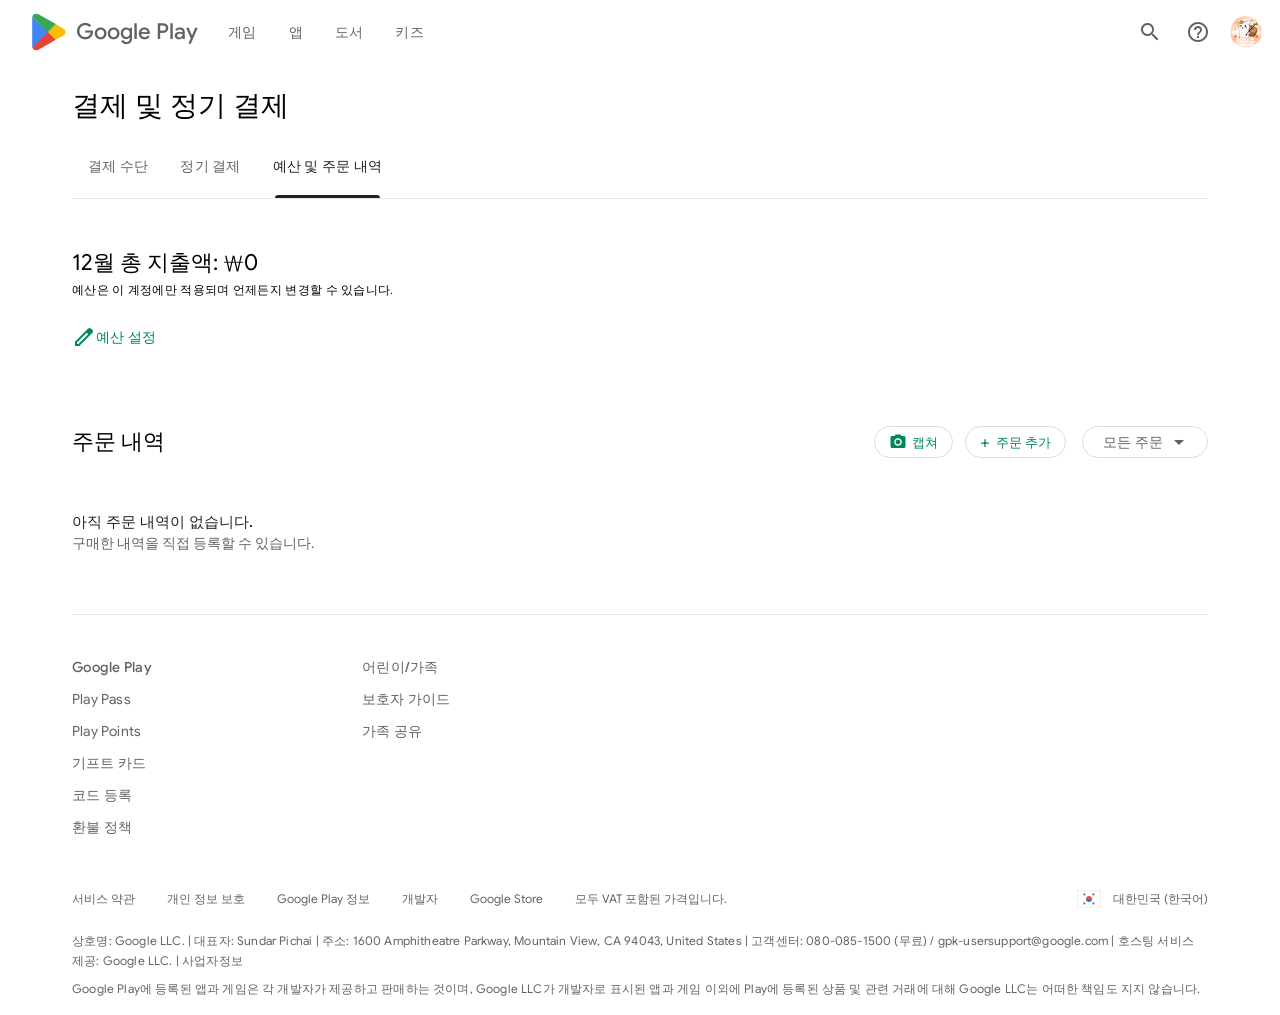
==== index.html @ 12c07f89 "order history page" ====
<!DOCTYPE html>
<html lang="ko" dir="ltr"><head>
<meta charset="utf-8">
<meta name="viewport" content="width=device-width, initial-scale=1">
<title>주문 내역 - Google Play</title>
<link rel="icon" href="[data-uri]">
<style>body,html{height:100%;overflow:hidden}body{-webkit-font-smoothing:antialiased;-moz-osx-font-smoothing:grayscale;color:rgba(0,0,0,0.87);font-family:Roboto,RobotoDraft,Helvetica,Arial,sans-serif;margin:0;text-size-adjust:100%}textarea{font-family:Roboto,RobotoDraft,Helvetica,Arial,sans-serif}a{text-decoration:none;color:#2962ff}img{border:none}*{-webkit-tap-highlight-color:transparent}#apps-debug-tracers{display:none}body,html{overflow:visible}body{overflow-y:scroll}.kFwPee{height:100%}.ydMMEb{width:100%}.SSPGKf{display:block;overflow-y:hidden;z-index:1}.eejsDc{overflow-y:auto;-webkit-overflow-scrolling:touch}.MCcOAc{bottom:0;left:0;position:absolute;right:0;top:0;overflow:hidden;z-index:1}.MCcOAc>.pGxpHc{flex-shrink:0;flex-grow:0}.IqBfM>.HLlAHb{align-items:center;display:flex;height:60px;position:absolute;right:16px;top:0;z-index:9999}.VUoKZ{display:none;position:absolute;top:0;left:0;right:0;height:3px;z-index:1001}.TRHLAc{position:absolute;top:0;left:0;width:25%;height:100%;background:#68e;transform:scaleX(0)}.TRHLAc{transform-origin:0 0}.mIM26c .VUoKZ{display:block}.mIM26c .TRHLAc{animation:boqChromeapiPageProgressAnimation 1s infinite;animation-timing-function:cubic-bezier(.4,0,1,1);animation-delay:.1s}.ghyPEc .VUoKZ{position:fixed}@keyframes boqChromeapiPageProgressAnimation{0%{transform:scaleX(0)}50%{transform:scaleX(5)}to{transform:scaleX(5) translateX(100%)}}.sec{contain:style}.sec>..c-data{display:none}.sec.rETSD{contain:none}.sec.Ubi8Z{contain:layout style}.T4LgNb{bottom:0;left:0;top:0;right:0;position:absolute;z-index:1}.QMEh5b{position:absolute;top:0;left:0;right:0;z-index:3}.AOq4tb{height:56px}.kFwPee{position:relative;z-index:1;height:100%}.ydMMEb{height:56px;width:100%}.SSPGKf{overflow-y:hidden;position:absolute;bottom:0;left:0;right:0;top:0}.ecJEib .AOq4tb,.ecJEib .ydMMEb{height:64px}.e2G3Fb.EWZcud .AOq4tb,.e2G3Fb.EWZcud .ydMMEb{height:48px}.e2G3Fb.b30Rkd .AOq4tb,.e2G3Fb.b30Rkd .ydMMEb{height:56px}.glB9Ve{margin-top:128px}.Czez9d{margin-top:104px}.Czez9d.xsXTx,.glB9Ve.xsXTx{margin-top:0}.nI07g{margin-left:24px;margin-right:24px}@media screen and (min-width:600px){.nI07g{margin-left:48px;margin-right:48px}}@media screen and (min-width:1280px){.nI07g{margin-left:72px;margin-right:72px}}@media screen and (min-width:1440px){.nI07g{margin-left:auto;margin-right:auto;max-width:1296px}}@media (any-pointer:coarse),(any-pointer:none){.glB9Ve{margin-top:80px}.Czez9d{margin-top:56px}}@media screen and (min-width:840px){.glB9Ve{margin-top:88px}.Czez9d{margin-top:64px}}.IqBfM{bottom:auto;height:100%;right:auto;width:auto}.SSPGKf{position:relative;min-height:100%}.SSPGKf.BIIBbc{height:100%;overflow:hidden}.kFwPee{backface-visibility:hidden;min-height:100%;height:auto}.T4LgNb{min-height:100%;position:relative}.T4LgNb.eejsDc{min-height:100%;overflow-y:hidden;-webkit-overflow-scrolling:auto}.QMEh5b{position:fixed}@keyframes mdc-ripple-fg-radius-in{0%{animation-timing-function:cubic-bezier(.4,0,.2,1);transform:translate(var(--mdc-ripple-fg-translate-start,0)) scale(1)}to{transform:translate(var(--mdc-ripple-fg-translate-end,0)) scale(var(--mdc-ripple-fg-scale,1))}}@keyframes mdc-ripple-fg-opacity-in{0%{animation-timing-function:linear;opacity:0}to{opacity:var(--mdc-ripple-fg-opacity,0)}}@keyframes mdc-ripple-fg-opacity-out{0%{animation-timing-function:linear;opacity:var(--mdc-ripple-fg-opacity,0)}to{opacity:0}}.VfPpkd-ksKsZd-XxIAqe{--mdc-ripple-fg-size:0;--mdc-ripple-left:0;--mdc-ripple-top:0;--mdc-ripple-fg-scale:1;--mdc-ripple-fg-translate-end:0;--mdc-ripple-fg-translate-start:0;-webkit-tap-highlight-color:rgba(0,0,0,0);will-change:transform,opacity}.VfPpkd-ksKsZd-XxIAqe:after,.VfPpkd-ksKsZd-XxIAqe:before{position:absolute;border-radius:50%;opacity:0;pointer-events:none;content:""}.VfPpkd-ksKsZd-XxIAqe:before{transition:opacity 15ms linear,background-color 15ms linear;z-index:1;z-index:var(--mdc-ripple-z-index,1)}.VfPpkd-ksKsZd-XxIAqe:after{z-index:0;z-index:var(--mdc-ripple-z-index,0)}.VfPpkd-ksKsZd-XxIAqe.VfPpkd-ksKsZd-mWPk3d:before{transform:scale(var(--mdc-ripple-fg-scale,1))}.VfPpkd-ksKsZd-XxIAqe.VfPpkd-ksKsZd-mWPk3d:after{top:0;left:0;transform:scale(0);transform-origin:center center}.VfPpkd-ksKsZd-XxIAqe.VfPpkd-ksKsZd-mWPk3d-OWXEXe-ZNMTqd:after{top:var(--mdc-ripple-top,0);left:var(--mdc-ripple-left,0)}.VfPpkd-ksKsZd-XxIAqe.VfPpkd-ksKsZd-mWPk3d-OWXEXe-Tv8l5d-lJfZMc:after{animation:mdc-ripple-fg-radius-in 225ms forwards,mdc-ripple-fg-opacity-in 75ms forwards}.VfPpkd-ksKsZd-XxIAqe.VfPpkd-ksKsZd-mWPk3d-OWXEXe-Tv8l5d-OmS1vf:after{animation:mdc-ripple-fg-opacity-out .15s;transform:translate(var(--mdc-ripple-fg-translate-end,0)) scale(var(--mdc-ripple-fg-scale,1))}.VfPpkd-ksKsZd-XxIAqe:after,.VfPpkd-ksKsZd-XxIAqe:before{top:-50%;left:-50%;width:200%;height:200%}.VfPpkd-ksKsZd-XxIAqe.VfPpkd-ksKsZd-mWPk3d:after{width:var(--mdc-ripple-fg-size,100%);height:var(--mdc-ripple-fg-size,100%)}.VfPpkd-ksKsZd-XxIAqe{position:relative;outline:none;overflow:hidden}.VfPpkd-ksKsZd-XxIAqe[data-mdc-ripple-is-unbounded]:after,.VfPpkd-ksKsZd-XxIAqe[data-mdc-ripple-is-unbounded]:before,.VfPpkd-ksKsZd-mWPk3d-OWXEXe-ZNMTqd:after,.VfPpkd-ksKsZd-mWPk3d-OWXEXe-ZNMTqd:before{top:0;left:0;width:100%;height:100%}.VfPpkd-ksKsZd-XxIAqe[data-mdc-ripple-is-unbounded].VfPpkd-ksKsZd-mWPk3d:after,.VfPpkd-ksKsZd-XxIAqe[data-mdc-ripple-is-unbounded].VfPpkd-ksKsZd-mWPk3d:before,.VfPpkd-ksKsZd-mWPk3d-OWXEXe-ZNMTqd.VfPpkd-ksKsZd-mWPk3d:after,.VfPpkd-ksKsZd-mWPk3d-OWXEXe-ZNMTqd.VfPpkd-ksKsZd-mWPk3d:before{top:var(--mdc-ripple-top,0);left:var(--mdc-ripple-left,0);width:var(--mdc-ripple-fg-size,100%);height:var(--mdc-ripple-fg-size,100%)}.VfPpkd-ksKsZd-XxIAqe[data-mdc-ripple-is-unbounded].VfPpkd-ksKsZd-mWPk3d:after,.VfPpkd-ksKsZd-mWPk3d-OWXEXe-ZNMTqd.VfPpkd-ksKsZd-mWPk3d:after{width:var(--mdc-ripple-fg-size,100%);height:var(--mdc-ripple-fg-size,100%)}.VfPpkd-ksKsZd-XxIAqe[data-mdc-ripple-is-unbounded],.VfPpkd-ksKsZd-mWPk3d-OWXEXe-ZNMTqd{overflow:visible}.VfPpkd-ksKsZd-XxIAqe:after,.VfPpkd-ksKsZd-XxIAqe:before{background-color:#000;background-color:var(--mdc-ripple-color,#000)}.VfPpkd-ksKsZd-XxIAqe.VfPpkd-ksKsZd-XxIAqe-OWXEXe-ZmdkE:before,.VfPpkd-ksKsZd-XxIAqe:hover:before{opacity:.04;opacity:var(--mdc-ripple-hover-opacity,.04)}.VfPpkd-ksKsZd-XxIAqe.VfPpkd-ksKsZd-mWPk3d-OWXEXe-AHe6Kc-XpnDCe:before,.VfPpkd-ksKsZd-XxIAqe:not(.VfPpkd-ksKsZd-mWPk3d):focus:before{transition-duration:75ms;opacity:.12;opacity:var(--mdc-ripple-focus-opacity,.12)}.VfPpkd-ksKsZd-XxIAqe:not(.VfPpkd-ksKsZd-mWPk3d):after{transition:opacity .15s linear}.VfPpkd-ksKsZd-XxIAqe:not(.VfPpkd-ksKsZd-mWPk3d):active:after{transition-duration:75ms;opacity:.12;opacity:var(--mdc-ripple-press-opacity,.12)}.VfPpkd-ksKsZd-XxIAqe.VfPpkd-ksKsZd-mWPk3d{--mdc-ripple-fg-opacity:var(--mdc-ripple-press-opacity,0.12)}.VfPpkd-StrnGf-rymPhb{-moz-osx-font-smoothing:grayscale;-webkit-font-smoothing:antialiased;font-family:Roboto,sans-serif;font-family:var(--mdc-typography-subtitle1-font-family,var(--mdc-typography-font-family,Roboto,sans-serif));font-size:1rem;font-size:var(--mdc-typography-subtitle1-font-size,1rem);line-height:1.75rem;line-height:var(--mdc-typography-subtitle1-line-height,1.75rem);font-weight:400;font-weight:var(--mdc-typography-subtitle1-font-weight,400);letter-spacing:.009375em;letter-spacing:var(--mdc-typography-subtitle1-letter-spacing,.009375em);text-decoration:inherit;-webkit-text-decoration:var(--mdc-typography-subtitle1-text-decoration,inherit);text-decoration:var(--mdc-typography-subtitle1-text-decoration,inherit);text-transform:inherit;text-transform:var(--mdc-typography-subtitle1-text-transform,inherit);line-height:1.5rem;margin:0;padding:8px 0;list-style-type:none}.VfPpkd-StrnGf-rymPhb:focus{outline:none}.VfPpkd-StrnGf-rymPhb{color:rgba(0,0,0,.87);color:var(--mdc-theme-text-primary-on-background,rgba(0,0,0,.87))}.VfPpkd-StrnGf-rymPhb-L8ivfd-fmcmS{color:rgba(0,0,0,.54);color:var(--mdc-theme-text-secondary-on-background,rgba(0,0,0,.54))}.VfPpkd-StrnGf-rymPhb-f7MjDc{background-color:transparent}.VfPpkd-StrnGf-rymPhb-f7MjDc{color:rgba(0,0,0,.38);color:var(--mdc-theme-text-icon-on-background,rgba(0,0,0,.38))}.VfPpkd-StrnGf-rymPhb-IhFlZd{color:rgba(0,0,0,.38);color:var(--mdc-theme-text-hint-on-background,rgba(0,0,0,.38))}.VfPpkd-StrnGf-rymPhb-ibnC6b-OWXEXe-OWB6Me .VfPpkd-StrnGf-rymPhb-b9t22c{opacity:.38}.VfPpkd-StrnGf-rymPhb-ibnC6b-OWXEXe-OWB6Me .VfPpkd-StrnGf-rymPhb-L8ivfd-fmcmS,.VfPpkd-StrnGf-rymPhb-ibnC6b-OWXEXe-OWB6Me .VfPpkd-StrnGf-rymPhb-b9t22c,.VfPpkd-StrnGf-rymPhb-ibnC6b-OWXEXe-OWB6Me .VfPpkd-StrnGf-rymPhb-fpDzbe-fmcmS{color:#000;color:var(--mdc-theme-on-surface,#000)}.VfPpkd-StrnGf-rymPhb-ibnC6b-OWXEXe-gk6SMd,.VfPpkd-StrnGf-rymPhb-ibnC6b-OWXEXe-pXU01b{color:#6200ee;color:var(--mdc-theme-primary,#6200ee)}.VfPpkd-StrnGf-rymPhb-ibnC6b-OWXEXe-gk6SMd .VfPpkd-StrnGf-rymPhb-f7MjDc,.VfPpkd-StrnGf-rymPhb-ibnC6b-OWXEXe-pXU01b .VfPpkd-StrnGf-rymPhb-f7MjDc{color:#6200ee;color:var(--mdc-theme-primary,#6200ee)}.VfPpkd-StrnGf-rymPhb-OWXEXe-EzIYc{padding-top:4px;padding-bottom:4px;font-size:.812rem}.VfPpkd-StrnGf-rymPhb-Tkg0ld{display:block}.VfPpkd-StrnGf-rymPhb-Zmlebc-LhBDec{position:absolute}.VfPpkd-StrnGf-rymPhb-ibnC6b{display:flex;position:relative;align-items:center;justify-content:flex-start;overflow:hidden;padding:0}.VfPpkd-StrnGf-rymPhb-ibnC6b:focus{outline:none}.VfPpkd-StrnGf-rymPhb-ibnC6b.VfPpkd-ksKsZd-mWPk3d-OWXEXe-AHe6Kc-XpnDCe:before,.VfPpkd-StrnGf-rymPhb-ibnC6b:not(.VfPpkd-StrnGf-rymPhb-ibnC6b-OWXEXe-gk6SMd):focus:before{position:absolute;box-sizing:border-box;width:100%;height:100%;top:0;left:0;border:1px solid transparent;border-radius:inherit;content:"";pointer-events:none}@media screen and (forced-colors:active){.VfPpkd-StrnGf-rymPhb-ibnC6b.VfPpkd-ksKsZd-mWPk3d-OWXEXe-AHe6Kc-XpnDCe:before,.VfPpkd-StrnGf-rymPhb-ibnC6b:not(.VfPpkd-StrnGf-rymPhb-ibnC6b-OWXEXe-gk6SMd):focus:before{border-color:CanvasText}}.VfPpkd-StrnGf-rymPhb-ibnC6b.VfPpkd-StrnGf-rymPhb-ibnC6b-OWXEXe-gk6SMd:before{position:absolute;box-sizing:border-box;width:100%;height:100%;top:0;left:0;border:3px double transparent;border-radius:inherit;content:"";pointer-events:none}@media screen and (forced-colors:active){.VfPpkd-StrnGf-rymPhb-ibnC6b.VfPpkd-StrnGf-rymPhb-ibnC6b-OWXEXe-gk6SMd:before{border-color:CanvasText}}.VfPpkd-StrnGf-rymPhb-ibnC6b{padding-left:16px;padding-right:16px}.VfPpkd-StrnGf-rymPhb-ibnC6b[dir=rtl],[dir=rtl] .VfPpkd-StrnGf-rymPhb-ibnC6b{padding-left:16px;padding-right:16px}.VfPpkd-StrnGf-rymPhb-ibnC6b{height:48px}.VfPpkd-StrnGf-rymPhb-OWXEXe-Bz112c-rymPhb .VfPpkd-StrnGf-rymPhb-ibnC6b{padding-left:16px;padding-right:16px}.VfPpkd-StrnGf-rymPhb-OWXEXe-Bz112c-rymPhb .VfPpkd-StrnGf-rymPhb-ibnC6b[dir=rtl],[dir=rtl] .VfPpkd-StrnGf-rymPhb-OWXEXe-Bz112c-rymPhb .VfPpkd-StrnGf-rymPhb-ibnC6b{padding-left:16px;padding-right:16px}.VfPpkd-StrnGf-rymPhb-OWXEXe-Bz112c-rymPhb .VfPpkd-StrnGf-rymPhb-ibnC6b{height:56px}.VfPpkd-StrnGf-rymPhb-OWXEXe-YLEF4c-rymPhb .VfPpkd-StrnGf-rymPhb-ibnC6b{padding-left:16px;padding-right:16px}.VfPpkd-StrnGf-rymPhb-OWXEXe-YLEF4c-rymPhb .VfPpkd-StrnGf-rymPhb-ibnC6b[dir=rtl],[dir=rtl] .VfPpkd-StrnGf-rymPhb-OWXEXe-YLEF4c-rymPhb .VfPpkd-StrnGf-rymPhb-ibnC6b{padding-left:16px;padding-right:16px}.VfPpkd-StrnGf-rymPhb-OWXEXe-YLEF4c-rymPhb .VfPpkd-StrnGf-rymPhb-ibnC6b{height:56px}.VfPpkd-StrnGf-rymPhb-OWXEXe-JUCs7e-rymPhb .VfPpkd-StrnGf-rymPhb-ibnC6b{padding-left:16px;padding-right:16px}.VfPpkd-StrnGf-rymPhb-OWXEXe-JUCs7e-rymPhb .VfPpkd-StrnGf-rymPhb-ibnC6b[dir=rtl],[dir=rtl] .VfPpkd-StrnGf-rymPhb-OWXEXe-JUCs7e-rymPhb .VfPpkd-StrnGf-rymPhb-ibnC6b{padding-left:16px;padding-right:16px}.VfPpkd-StrnGf-rymPhb-OWXEXe-JUCs7e-rymPhb .VfPpkd-StrnGf-rymPhb-ibnC6b{height:56px}.VfPpkd-StrnGf-rymPhb-OWXEXe-HiaYvf-rymPhb .VfPpkd-StrnGf-rymPhb-ibnC6b{padding-left:16px;padding-right:16px}.VfPpkd-StrnGf-rymPhb-OWXEXe-HiaYvf-rymPhb .VfPpkd-StrnGf-rymPhb-ibnC6b[dir=rtl],[dir=rtl] .VfPpkd-StrnGf-rymPhb-OWXEXe-HiaYvf-rymPhb .VfPpkd-StrnGf-rymPhb-ibnC6b{padding-left:16px;padding-right:16px}.VfPpkd-StrnGf-rymPhb-OWXEXe-HiaYvf-rymPhb .VfPpkd-StrnGf-rymPhb-ibnC6b{height:72px}.VfPpkd-StrnGf-rymPhb-OWXEXe-aTv5jf-rymPhb .VfPpkd-StrnGf-rymPhb-ibnC6b{padding-left:0;padding-right:16px}.VfPpkd-StrnGf-rymPhb-OWXEXe-aTv5jf-rymPhb .VfPpkd-StrnGf-rymPhb-ibnC6b[dir=rtl],[dir=rtl] .VfPpkd-StrnGf-rymPhb-OWXEXe-aTv5jf-rymPhb .VfPpkd-StrnGf-rymPhb-ibnC6b{padding-left:16px;padding-right:0}.VfPpkd-StrnGf-rymPhb-OWXEXe-aTv5jf-rymPhb .VfPpkd-StrnGf-rymPhb-ibnC6b{height:72px}.VfPpkd-StrnGf-rymPhb-OWXEXe-EzIYc .VfPpkd-StrnGf-rymPhb-f7MjDc{margin-left:0;margin-right:16px}.VfPpkd-StrnGf-rymPhb-OWXEXe-EzIYc .VfPpkd-StrnGf-rymPhb-f7MjDc[dir=rtl],[dir=rtl] .VfPpkd-StrnGf-rymPhb-OWXEXe-EzIYc .VfPpkd-StrnGf-rymPhb-f7MjDc{margin-left:16px;margin-right:0}.VfPpkd-StrnGf-rymPhb-OWXEXe-EzIYc .VfPpkd-StrnGf-rymPhb-f7MjDc{width:20px;height:20px}.VfPpkd-StrnGf-rymPhb-f7MjDc{flex-shrink:0;align-items:center;justify-content:center;fill:currentColor;object-fit:cover;margin-left:0;margin-right:32px}.VfPpkd-StrnGf-rymPhb-f7MjDc[dir=rtl],[dir=rtl] .VfPpkd-StrnGf-rymPhb-f7MjDc{margin-left:32px;margin-right:0}.VfPpkd-StrnGf-rymPhb-f7MjDc{width:24px;height:24px}.VfPpkd-StrnGf-rymPhb-OWXEXe-Bz112c-rymPhb .VfPpkd-StrnGf-rymPhb-f7MjDc{margin-left:0;margin-right:32px}.VfPpkd-StrnGf-rymPhb-OWXEXe-Bz112c-rymPhb .VfPpkd-StrnGf-rymPhb-f7MjDc[dir=rtl],[dir=rtl] .VfPpkd-StrnGf-rymPhb-OWXEXe-Bz112c-rymPhb .VfPpkd-StrnGf-rymPhb-f7MjDc{margin-left:32px;margin-right:0}.VfPpkd-StrnGf-rymPhb-OWXEXe-Bz112c-rymPhb .VfPpkd-StrnGf-rymPhb-f7MjDc{width:24px;height:24px}.VfPpkd-StrnGf-rymPhb-OWXEXe-YLEF4c-rymPhb .VfPpkd-StrnGf-rymPhb-f7MjDc{margin-left:0;margin-right:16px}.VfPpkd-StrnGf-rymPhb-OWXEXe-YLEF4c-rymPhb .VfPpkd-StrnGf-rymPhb-f7MjDc[dir=rtl],[dir=rtl] .VfPpkd-StrnGf-rymPhb-OWXEXe-YLEF4c-rymPhb .VfPpkd-StrnGf-rymPhb-f7MjDc{margin-left:16px;margin-right:0}.VfPpkd-StrnGf-rymPhb-OWXEXe-YLEF4c-rymPhb .VfPpkd-StrnGf-rymPhb-f7MjDc{width:40px;height:40px;border-radius:50%}.VfPpkd-StrnGf-rymPhb-OWXEXe-JUCs7e-rymPhb .VfPpkd-StrnGf-rymPhb-f7MjDc{margin-left:0;margin-right:16px}.VfPpkd-StrnGf-rymPhb-OWXEXe-JUCs7e-rymPhb .VfPpkd-StrnGf-rymPhb-f7MjDc[dir=rtl],[dir=rtl] .VfPpkd-StrnGf-rymPhb-OWXEXe-JUCs7e-rymPhb .VfPpkd-StrnGf-rymPhb-f7MjDc{margin-left:16px;margin-right:0}.VfPpkd-StrnGf-rymPhb-OWXEXe-JUCs7e-rymPhb .VfPpkd-StrnGf-rymPhb-f7MjDc{width:40px;height:40px}.VfPpkd-StrnGf-rymPhb-OWXEXe-HiaYvf-rymPhb .VfPpkd-StrnGf-rymPhb-f7MjDc{margin-left:0;margin-right:16px}.VfPpkd-StrnGf-rymPhb-OWXEXe-HiaYvf-rymPhb .VfPpkd-StrnGf-rymPhb-f7MjDc[dir=rtl],[dir=rtl] .VfPpkd-StrnGf-rymPhb-OWXEXe-HiaYvf-rymPhb .VfPpkd-StrnGf-rymPhb-f7MjDc{margin-left:16px;margin-right:0}.VfPpkd-StrnGf-rymPhb-OWXEXe-HiaYvf-rymPhb .VfPpkd-StrnGf-rymPhb-f7MjDc{width:56px;height:56px}.VfPpkd-StrnGf-rymPhb-OWXEXe-aTv5jf-rymPhb .VfPpkd-StrnGf-rymPhb-f7MjDc{margin-left:0;margin-right:16px}.VfPpkd-StrnGf-rymPhb-OWXEXe-aTv5jf-rymPhb .VfPpkd-StrnGf-rymPhb-f7MjDc[dir=rtl],[dir=rtl] .VfPpkd-StrnGf-rymPhb-OWXEXe-aTv5jf-rymPhb .VfPpkd-StrnGf-rymPhb-f7MjDc{margin-left:16px;margin-right:0}.VfPpkd-StrnGf-rymPhb-OWXEXe-aTv5jf-rymPhb .VfPpkd-StrnGf-rymPhb-f7MjDc{width:100px;height:56px}.VfPpkd-StrnGf-rymPhb .VfPpkd-StrnGf-rymPhb-f7MjDc{display:inline-flex}.VfPpkd-StrnGf-rymPhb-IhFlZd:not(.HzV7m-fuEl3d){-moz-osx-font-smoothing:grayscale;-webkit-font-smoothing:antialiased;font-family:Roboto,sans-serif;font-family:var(--mdc-typography-caption-font-family,var(--mdc-typography-font-family,Roboto,sans-serif));font-size:.75rem;font-size:var(--mdc-typography-caption-font-size,.75rem);line-height:1.25rem;line-height:var(--mdc-typography-caption-line-height,1.25rem);font-weight:400;font-weight:var(--mdc-typography-caption-font-weight,400);letter-spacing:.0333333333em;letter-spacing:var(--mdc-typography-caption-letter-spacing,.0333333333em);text-decoration:inherit;-webkit-text-decoration:var(--mdc-typography-caption-text-decoration,inherit);text-decoration:var(--mdc-typography-caption-text-decoration,inherit);text-transform:inherit;text-transform:var(--mdc-typography-caption-text-transform,inherit)}.VfPpkd-StrnGf-rymPhb-IhFlZd{margin-left:auto;margin-right:0}.VfPpkd-StrnGf-rymPhb-ibnC6b[dir=rtl] .VfPpkd-StrnGf-rymPhb-IhFlZd,[dir=rtl] .VfPpkd-StrnGf-rymPhb-ibnC6b .VfPpkd-StrnGf-rymPhb-IhFlZd{margin-left:0;margin-right:auto}.VfPpkd-StrnGf-rymPhb-b9t22c{text-overflow:ellipsis;white-space:nowrap;overflow:hidden}.VfPpkd-StrnGf-rymPhb-b9t22c[for]{pointer-events:none}.VfPpkd-StrnGf-rymPhb-fpDzbe-fmcmS{text-overflow:ellipsis;white-space:nowrap;overflow:hidden;display:block}.VfPpkd-StrnGf-rymPhb-fpDzbe-fmcmS:before{display:inline-block;width:0;height:28px;content:"";vertical-align:0}.VfPpkd-StrnGf-rymPhb-fpDzbe-fmcmS:after{display:inline-block;width:0;height:20px;content:"";vertical-align:-20px}.VfPpkd-StrnGf-rymPhb-fpDzbe-fmcmS{margin-top:0;line-height:normal;margin-bottom:-20px}.VfPpkd-StrnGf-rymPhb-OWXEXe-Bz112c-rymPhb .VfPpkd-StrnGf-rymPhb-fpDzbe-fmcmS,.VfPpkd-StrnGf-rymPhb-OWXEXe-HiaYvf-rymPhb .VfPpkd-StrnGf-rymPhb-fpDzbe-fmcmS,.VfPpkd-StrnGf-rymPhb-OWXEXe-JUCs7e-rymPhb .VfPpkd-StrnGf-rymPhb-fpDzbe-fmcmS,.VfPpkd-StrnGf-rymPhb-OWXEXe-YLEF4c-rymPhb .VfPpkd-StrnGf-rymPhb-fpDzbe-fmcmS,.VfPpkd-StrnGf-rymPhb-OWXEXe-aTv5jf-rymPhb .VfPpkd-StrnGf-rymPhb-fpDzbe-fmcmS{display:block}.VfPpkd-StrnGf-rymPhb-OWXEXe-Bz112c-rymPhb .VfPpkd-StrnGf-rymPhb-fpDzbe-fmcmS:before,.VfPpkd-StrnGf-rymPhb-OWXEXe-HiaYvf-rymPhb .VfPpkd-StrnGf-rymPhb-fpDzbe-fmcmS:before,.VfPpkd-StrnGf-rymPhb-OWXEXe-JUCs7e-rymPhb .VfPpkd-StrnGf-rymPhb-fpDzbe-fmcmS:before,.VfPpkd-StrnGf-rymPhb-OWXEXe-YLEF4c-rymPhb .VfPpkd-StrnGf-rymPhb-fpDzbe-fmcmS:before,.VfPpkd-StrnGf-rymPhb-OWXEXe-aTv5jf-rymPhb .VfPpkd-StrnGf-rymPhb-fpDzbe-fmcmS:before{display:inline-block;width:0;height:32px;content:"";vertical-align:0}.VfPpkd-StrnGf-rymPhb-OWXEXe-Bz112c-rymPhb .VfPpkd-StrnGf-rymPhb-fpDzbe-fmcmS:after,.VfPpkd-StrnGf-rymPhb-OWXEXe-HiaYvf-rymPhb .VfPpkd-StrnGf-rymPhb-fpDzbe-fmcmS:after,.VfPpkd-StrnGf-rymPhb-OWXEXe-JUCs7e-rymPhb .VfPpkd-StrnGf-rymPhb-fpDzbe-fmcmS:after,.VfPpkd-StrnGf-rymPhb-OWXEXe-YLEF4c-rymPhb .VfPpkd-StrnGf-rymPhb-fpDzbe-fmcmS:after,.VfPpkd-StrnGf-rymPhb-OWXEXe-aTv5jf-rymPhb .VfPpkd-StrnGf-rymPhb-fpDzbe-fmcmS:after{display:inline-block;width:0;height:20px;content:"";vertical-align:-20px}.VfPpkd-StrnGf-rymPhb-OWXEXe-Bz112c-rymPhb .VfPpkd-StrnGf-rymPhb-fpDzbe-fmcmS,.VfPpkd-StrnGf-rymPhb-OWXEXe-HiaYvf-rymPhb .VfPpkd-StrnGf-rymPhb-fpDzbe-fmcmS,.VfPpkd-StrnGf-rymPhb-OWXEXe-JUCs7e-rymPhb .VfPpkd-StrnGf-rymPhb-fpDzbe-fmcmS,.VfPpkd-StrnGf-rymPhb-OWXEXe-YLEF4c-rymPhb .VfPpkd-StrnGf-rymPhb-fpDzbe-fmcmS,.VfPpkd-StrnGf-rymPhb-OWXEXe-aTv5jf-rymPhb .VfPpkd-StrnGf-rymPhb-fpDzbe-fmcmS{margin-top:0;line-height:normal;margin-bottom:-20px}.VfPpkd-StrnGf-rymPhb-OWXEXe-EzIYc .VfPpkd-StrnGf-rymPhb-fpDzbe-fmcmS{display:block}.VfPpkd-StrnGf-rymPhb-OWXEXe-EzIYc .VfPpkd-StrnGf-rymPhb-fpDzbe-fmcmS:before{display:inline-block;width:0;height:24px;content:"";vertical-align:0}.VfPpkd-StrnGf-rymPhb-OWXEXe-EzIYc .VfPpkd-StrnGf-rymPhb-fpDzbe-fmcmS:after{display:inline-block;width:0;height:20px;content:"";vertical-align:-20px}.VfPpkd-StrnGf-rymPhb-OWXEXe-EzIYc .VfPpkd-StrnGf-rymPhb-fpDzbe-fmcmS{margin-top:0;line-height:normal;margin-bottom:-20px}.VfPpkd-StrnGf-rymPhb-L8ivfd-fmcmS{-moz-osx-font-smoothing:grayscale;-webkit-font-smoothing:antialiased;font-family:Roboto,sans-serif;font-family:var(--mdc-typography-body2-font-family,var(--mdc-typography-font-family,Roboto,sans-serif));font-size:.875rem;font-size:var(--mdc-typography-body2-font-size,.875rem);line-height:1.25rem;line-height:var(--mdc-typography-body2-line-height,1.25rem);font-weight:400;font-weight:var(--mdc-typography-body2-font-weight,400);letter-spacing:.0178571429em;letter-spacing:var(--mdc-typography-body2-letter-spacing,.0178571429em);text-decoration:inherit;-webkit-text-decoration:var(--mdc-typography-body2-text-decoration,inherit);text-decoration:var(--mdc-typography-body2-text-decoration,inherit);text-transform:inherit;text-transform:var(--mdc-typography-body2-text-transform,inherit);text-overflow:ellipsis;white-space:nowrap;overflow:hidden;display:block}.VfPpkd-StrnGf-rymPhb-L8ivfd-fmcmS:before{display:inline-block;width:0;height:20px;content:"";vertical-align:0}.VfPpkd-StrnGf-rymPhb-L8ivfd-fmcmS{margin-top:0;line-height:normal}.VfPpkd-StrnGf-rymPhb-OWXEXe-EzIYc .VfPpkd-StrnGf-rymPhb-L8ivfd-fmcmS{font-size:inherit}.VfPpkd-StrnGf-rymPhb-OWXEXe-EzIYc .VfPpkd-StrnGf-rymPhb-ibnC6b{height:40px}.VfPpkd-StrnGf-rymPhb-OWXEXe-aSi1db-RWgCYc .VfPpkd-StrnGf-rymPhb-b9t22c{align-self:flex-start}.VfPpkd-StrnGf-rymPhb-OWXEXe-aSi1db-RWgCYc .VfPpkd-StrnGf-rymPhb-ibnC6b{height:64px}.VfPpkd-StrnGf-rymPhb-OWXEXe-aSi1db-RWgCYc.VfPpkd-StrnGf-rymPhb-OWXEXe-Bz112c-rymPhb .VfPpkd-StrnGf-rymPhb-ibnC6b,.VfPpkd-StrnGf-rymPhb-OWXEXe-aSi1db-RWgCYc.VfPpkd-StrnGf-rymPhb-OWXEXe-HiaYvf-rymPhb .VfPpkd-StrnGf-rymPhb-ibnC6b,.VfPpkd-StrnGf-rymPhb-OWXEXe-aSi1db-RWgCYc.VfPpkd-StrnGf-rymPhb-OWXEXe-JUCs7e-rymPhb .VfPpkd-StrnGf-rymPhb-ibnC6b,.VfPpkd-StrnGf-rymPhb-OWXEXe-aSi1db-RWgCYc.VfPpkd-StrnGf-rymPhb-OWXEXe-YLEF4c-rymPhb .VfPpkd-StrnGf-rymPhb-ibnC6b,.VfPpkd-StrnGf-rymPhb-OWXEXe-aSi1db-RWgCYc.VfPpkd-StrnGf-rymPhb-OWXEXe-aTv5jf-rymPhb .VfPpkd-StrnGf-rymPhb-ibnC6b{height:72px}.VfPpkd-StrnGf-rymPhb-OWXEXe-aSi1db-RWgCYc.VfPpkd-StrnGf-rymPhb-OWXEXe-Bz112c-rymPhb .VfPpkd-StrnGf-rymPhb-f7MjDc{align-self:flex-start;margin-top:16px}.VfPpkd-StrnGf-rymPhb-OWXEXe-YLEF4c-rymPhb.VfPpkd-StrnGf-rymPhb-OWXEXe-EzIYc .VfPpkd-StrnGf-rymPhb-ibnC6b,.VfPpkd-StrnGf-rymPhb-OWXEXe-aSi1db-RWgCYc.VfPpkd-StrnGf-rymPhb-OWXEXe-EzIYc .VfPpkd-StrnGf-rymPhb-ibnC6b{height:60px}.VfPpkd-StrnGf-rymPhb-OWXEXe-YLEF4c-rymPhb.VfPpkd-StrnGf-rymPhb-OWXEXe-EzIYc .VfPpkd-StrnGf-rymPhb-f7MjDc{margin-left:0;margin-right:16px}.VfPpkd-StrnGf-rymPhb-OWXEXe-YLEF4c-rymPhb.VfPpkd-StrnGf-rymPhb-OWXEXe-EzIYc .VfPpkd-StrnGf-rymPhb-f7MjDc[dir=rtl],[dir=rtl] .VfPpkd-StrnGf-rymPhb-OWXEXe-YLEF4c-rymPhb.VfPpkd-StrnGf-rymPhb-OWXEXe-EzIYc .VfPpkd-StrnGf-rymPhb-f7MjDc{margin-left:16px;margin-right:0}.VfPpkd-StrnGf-rymPhb-OWXEXe-YLEF4c-rymPhb.VfPpkd-StrnGf-rymPhb-OWXEXe-EzIYc .VfPpkd-StrnGf-rymPhb-f7MjDc{width:36px;height:36px}:not(.VfPpkd-StrnGf-rymPhb-ibnC6b-OWXEXe-OWB6Me).VfPpkd-StrnGf-rymPhb-ibnC6b{cursor:pointer}a.VfPpkd-StrnGf-rymPhb-ibnC6b{color:inherit;text-decoration:none}.VfPpkd-StrnGf-rymPhb-clz4Ic{height:0;margin:0;border:none;border-bottom-width:1px;border-bottom-style:solid}.VfPpkd-StrnGf-rymPhb-clz4Ic{border-bottom-color:rgba(0,0,0,.12)}.VfPpkd-StrnGf-rymPhb-clz4Ic-OWXEXe-nNtqDd{margin-left:16px;margin-right:0}.VfPpkd-StrnGf-rymPhb-clz4Ic-OWXEXe-nNtqDd[dir=rtl],[dir=rtl] .VfPpkd-StrnGf-rymPhb-clz4Ic-OWXEXe-nNtqDd{margin-left:0;margin-right:16px}.VfPpkd-StrnGf-rymPhb-clz4Ic-OWXEXe-nNtqDd{width:calc(100% - 32px)}.VfPpkd-StrnGf-rymPhb-clz4Ic-OWXEXe-YbohUe{margin-left:72px;margin-right:0}.VfPpkd-StrnGf-rymPhb-clz4Ic-OWXEXe-YbohUe[dir=rtl],[dir=rtl] .VfPpkd-StrnGf-rymPhb-clz4Ic-OWXEXe-YbohUe{margin-left:0;margin-right:72px}.VfPpkd-StrnGf-rymPhb-clz4Ic-OWXEXe-YbohUe{width:calc(100% - 72px)}.VfPpkd-StrnGf-rymPhb-clz4Ic-OWXEXe-YbohUe.VfPpkd-StrnGf-rymPhb-clz4Ic-OWXEXe-nNtqDd{margin-left:72px;margin-right:0}.VfPpkd-StrnGf-rymPhb-clz4Ic-OWXEXe-YbohUe.VfPpkd-StrnGf-rymPhb-clz4Ic-OWXEXe-nNtqDd[dir=rtl],[dir=rtl] .VfPpkd-StrnGf-rymPhb-clz4Ic-OWXEXe-YbohUe.VfPpkd-StrnGf-rymPhb-clz4Ic-OWXEXe-nNtqDd{margin-left:0;margin-right:72px}.VfPpkd-StrnGf-rymPhb-clz4Ic-OWXEXe-YbohUe.VfPpkd-StrnGf-rymPhb-clz4Ic-OWXEXe-nNtqDd{width:calc(100% - 88px)}.VfPpkd-StrnGf-rymPhb .VfPpkd-StrnGf-rymPhb-clz4Ic-OWXEXe-YbohUe-M1Soyc{margin-left:16px;margin-right:0}.VfPpkd-StrnGf-rymPhb .VfPpkd-StrnGf-rymPhb-clz4Ic-OWXEXe-YbohUe-M1Soyc[dir=rtl],[dir=rtl] .VfPpkd-StrnGf-rymPhb .VfPpkd-StrnGf-rymPhb-clz4Ic-OWXEXe-YbohUe-M1Soyc{margin-left:0;margin-right:16px}.VfPpkd-StrnGf-rymPhb .VfPpkd-StrnGf-rymPhb-clz4Ic-OWXEXe-YbohUe-M1Soyc,.VfPpkd-StrnGf-rymPhb .VfPpkd-StrnGf-rymPhb-clz4Ic-OWXEXe-YbohUe-UbuQg{width:calc(100% - 16px)}.VfPpkd-StrnGf-rymPhb .VfPpkd-StrnGf-rymPhb-clz4Ic-OWXEXe-YbohUe-M1Soyc.VfPpkd-StrnGf-rymPhb-clz4Ic-OWXEXe-YbohUe-UbuQg{margin-left:16px;margin-right:0}.VfPpkd-StrnGf-rymPhb .VfPpkd-StrnGf-rymPhb-clz4Ic-OWXEXe-YbohUe-M1Soyc.VfPpkd-StrnGf-rymPhb-clz4Ic-OWXEXe-YbohUe-UbuQg[dir=rtl],[dir=rtl] .VfPpkd-StrnGf-rymPhb .VfPpkd-StrnGf-rymPhb-clz4Ic-OWXEXe-YbohUe-M1Soyc.VfPpkd-StrnGf-rymPhb-clz4Ic-OWXEXe-YbohUe-UbuQg{margin-left:0;margin-right:16px}.VfPpkd-StrnGf-rymPhb .VfPpkd-StrnGf-rymPhb-clz4Ic-OWXEXe-YbohUe-M1Soyc.VfPpkd-StrnGf-rymPhb-clz4Ic-OWXEXe-YbohUe-UbuQg{width:calc(100% - 32px)}.VfPpkd-StrnGf-rymPhb .VfPpkd-StrnGf-rymPhb-clz4Ic-OWXEXe-YbohUe-M1Soyc.VfPpkd-StrnGf-rymPhb-clz4Ic-OWXEXe-QFlW2{margin-left:16px;margin-right:0}.VfPpkd-StrnGf-rymPhb .VfPpkd-StrnGf-rymPhb-clz4Ic-OWXEXe-YbohUe-M1Soyc.VfPpkd-StrnGf-rymPhb-clz4Ic-OWXEXe-QFlW2[dir=rtl],[dir=rtl] .VfPpkd-StrnGf-rymPhb .VfPpkd-StrnGf-rymPhb-clz4Ic-OWXEXe-YbohUe-M1Soyc.VfPpkd-StrnGf-rymPhb-clz4Ic-OWXEXe-QFlW2{margin-left:0;margin-right:16px}.VfPpkd-StrnGf-rymPhb .VfPpkd-StrnGf-rymPhb-clz4Ic-OWXEXe-YbohUe-M1Soyc.VfPpkd-StrnGf-rymPhb-clz4Ic-OWXEXe-QFlW2{width:calc(100% - 16px)}.VfPpkd-StrnGf-rymPhb .VfPpkd-StrnGf-rymPhb-clz4Ic-OWXEXe-YbohUe-M1Soyc.VfPpkd-StrnGf-rymPhb-clz4Ic-OWXEXe-YbohUe-UbuQg.VfPpkd-StrnGf-rymPhb-clz4Ic-OWXEXe-YbohUe-QFlW2{margin-left:16px;margin-right:0}.VfPpkd-StrnGf-rymPhb .VfPpkd-StrnGf-rymPhb-clz4Ic-OWXEXe-YbohUe-M1Soyc.VfPpkd-StrnGf-rymPhb-clz4Ic-OWXEXe-YbohUe-UbuQg.VfPpkd-StrnGf-rymPhb-clz4Ic-OWXEXe-YbohUe-QFlW2[dir=rtl],[dir=rtl] .VfPpkd-StrnGf-rymPhb .VfPpkd-StrnGf-rymPhb-clz4Ic-OWXEXe-YbohUe-M1Soyc.VfPpkd-StrnGf-rymPhb-clz4Ic-OWXEXe-YbohUe-UbuQg.VfPpkd-StrnGf-rymPhb-clz4Ic-OWXEXe-YbohUe-QFlW2{margin-left:0;margin-right:16px}.VfPpkd-StrnGf-rymPhb .VfPpkd-StrnGf-rymPhb-clz4Ic-OWXEXe-YbohUe-M1Soyc.VfPpkd-StrnGf-rymPhb-clz4Ic-OWXEXe-YbohUe-UbuQg.VfPpkd-StrnGf-rymPhb-clz4Ic-OWXEXe-YbohUe-QFlW2{width:calc(100% - 32px)}.VfPpkd-StrnGf-rymPhb-OWXEXe-Bz112c-rymPhb .VfPpkd-StrnGf-rymPhb-clz4Ic-OWXEXe-YbohUe-M1Soyc{margin-left:72px;margin-right:0}.VfPpkd-StrnGf-rymPhb-OWXEXe-Bz112c-rymPhb .VfPpkd-StrnGf-rymPhb-clz4Ic-OWXEXe-YbohUe-M1Soyc[dir=rtl],[dir=rtl] .VfPpkd-StrnGf-rymPhb-OWXEXe-Bz112c-rymPhb .VfPpkd-StrnGf-rymPhb-clz4Ic-OWXEXe-YbohUe-M1Soyc{margin-left:0;margin-right:72px}.VfPpkd-StrnGf-rymPhb-OWXEXe-Bz112c-rymPhb .VfPpkd-StrnGf-rymPhb-clz4Ic-OWXEXe-YbohUe-M1Soyc{width:calc(100% - 72px)}.VfPpkd-StrnGf-rymPhb-OWXEXe-Bz112c-rymPhb .VfPpkd-StrnGf-rymPhb-clz4Ic-OWXEXe-YbohUe-UbuQg{width:calc(100% - 16px)}.VfPpkd-StrnGf-rymPhb-OWXEXe-Bz112c-rymPhb .VfPpkd-StrnGf-rymPhb-clz4Ic-OWXEXe-YbohUe-M1Soyc.VfPpkd-StrnGf-rymPhb-clz4Ic-OWXEXe-YbohUe-UbuQg{margin-left:72px;margin-right:0}.VfPpkd-StrnGf-rymPhb-OWXEXe-Bz112c-rymPhb .VfPpkd-StrnGf-rymPhb-clz4Ic-OWXEXe-YbohUe-M1Soyc.VfPpkd-StrnGf-rymPhb-clz4Ic-OWXEXe-YbohUe-UbuQg[dir=rtl],[dir=rtl] .VfPpkd-StrnGf-rymPhb-OWXEXe-Bz112c-rymPhb .VfPpkd-StrnGf-rymPhb-clz4Ic-OWXEXe-YbohUe-M1Soyc.VfPpkd-StrnGf-rymPhb-clz4Ic-OWXEXe-YbohUe-UbuQg{margin-left:0;margin-right:72px}.VfPpkd-StrnGf-rymPhb-OWXEXe-Bz112c-rymPhb .VfPpkd-StrnGf-rymPhb-clz4Ic-OWXEXe-YbohUe-M1Soyc.VfPpkd-StrnGf-rymPhb-clz4Ic-OWXEXe-YbohUe-UbuQg{width:calc(100% - 88px)}.VfPpkd-StrnGf-rymPhb-OWXEXe-Bz112c-rymPhb .VfPpkd-StrnGf-rymPhb-clz4Ic-OWXEXe-YbohUe-M1Soyc.VfPpkd-StrnGf-rymPhb-clz4Ic-OWXEXe-QFlW2{margin-left:16px;margin-right:0}.VfPpkd-StrnGf-rymPhb-OWXEXe-Bz112c-rymPhb .VfPpkd-StrnGf-rymPhb-clz4Ic-OWXEXe-YbohUe-M1Soyc.VfPpkd-StrnGf-rymPhb-clz4Ic-OWXEXe-QFlW2[dir=rtl],[dir=rtl] .VfPpkd-StrnGf-rymPhb-OWXEXe-Bz112c-rymPhb .VfPpkd-StrnGf-rymPhb-clz4Ic-OWXEXe-YbohUe-M1Soyc.VfPpkd-StrnGf-rymPhb-clz4Ic-OWXEXe-QFlW2{margin-left:0;margin-right:16px}.VfPpkd-StrnGf-rymPhb-OWXEXe-Bz112c-rymPhb .VfPpkd-StrnGf-rymPhb-clz4Ic-OWXEXe-YbohUe-M1Soyc.VfPpkd-StrnGf-rymPhb-clz4Ic-OWXEXe-QFlW2{width:calc(100% - 16px)}.VfPpkd-StrnGf-rymPhb-OWXEXe-Bz112c-rymPhb .VfPpkd-StrnGf-rymPhb-clz4Ic-OWXEXe-YbohUe-M1Soyc.VfPpkd-StrnGf-rymPhb-clz4Ic-OWXEXe-YbohUe-UbuQg.VfPpkd-StrnGf-rymPhb-clz4Ic-OWXEXe-YbohUe-QFlW2{margin-left:16px;margin-right:0}.VfPpkd-StrnGf-rymPhb-OWXEXe-Bz112c-rymPhb .VfPpkd-StrnGf-rymPhb-clz4Ic-OWXEXe-YbohUe-M1Soyc.VfPpkd-StrnGf-rymPhb-clz4Ic-OWXEXe-YbohUe-UbuQg.VfPpkd-StrnGf-rymPhb-clz4Ic-OWXEXe-YbohUe-QFlW2[dir=rtl],[dir=rtl] .VfPpkd-StrnGf-rymPhb-OWXEXe-Bz112c-rymPhb .VfPpkd-StrnGf-rymPhb-clz4Ic-OWXEXe-YbohUe-M1Soyc.VfPpkd-StrnGf-rymPhb-clz4Ic-OWXEXe-YbohUe-UbuQg.VfPpkd-StrnGf-rymPhb-clz4Ic-OWXEXe-YbohUe-QFlW2{margin-left:0;margin-right:16px}.VfPpkd-StrnGf-rymPhb-OWXEXe-Bz112c-rymPhb .VfPpkd-StrnGf-rymPhb-clz4Ic-OWXEXe-YbohUe-M1Soyc.VfPpkd-StrnGf-rymPhb-clz4Ic-OWXEXe-YbohUe-UbuQg.VfPpkd-StrnGf-rymPhb-clz4Ic-OWXEXe-YbohUe-QFlW2{width:calc(100% - 32px)}.VfPpkd-StrnGf-rymPhb-OWXEXe-YLEF4c-rymPhb .VfPpkd-StrnGf-rymPhb-clz4Ic-OWXEXe-YbohUe-M1Soyc{margin-left:72px;margin-right:0}.VfPpkd-StrnGf-rymPhb-OWXEXe-YLEF4c-rymPhb .VfPpkd-StrnGf-rymPhb-clz4Ic-OWXEXe-YbohUe-M1Soyc[dir=rtl],[dir=rtl] .VfPpkd-StrnGf-rymPhb-OWXEXe-YLEF4c-rymPhb .VfPpkd-StrnGf-rymPhb-clz4Ic-OWXEXe-YbohUe-M1Soyc{margin-left:0;margin-right:72px}.VfPpkd-StrnGf-rymPhb-OWXEXe-YLEF4c-rymPhb .VfPpkd-StrnGf-rymPhb-clz4Ic-OWXEXe-YbohUe-M1Soyc{width:calc(100% - 72px)}.VfPpkd-StrnGf-rymPhb-OWXEXe-YLEF4c-rymPhb .VfPpkd-StrnGf-rymPhb-clz4Ic-OWXEXe-YbohUe-UbuQg{width:calc(100% - 16px)}.VfPpkd-StrnGf-rymPhb-OWXEXe-YLEF4c-rymPhb .VfPpkd-StrnGf-rymPhb-clz4Ic-OWXEXe-YbohUe-M1Soyc.VfPpkd-StrnGf-rymPhb-clz4Ic-OWXEXe-YbohUe-UbuQg{margin-left:72px;margin-right:0}.VfPpkd-StrnGf-rymPhb-OWXEXe-YLEF4c-rymPhb .VfPpkd-StrnGf-rymPhb-clz4Ic-OWXEXe-YbohUe-M1Soyc.VfPpkd-StrnGf-rymPhb-clz4Ic-OWXEXe-YbohUe-UbuQg[dir=rtl],[dir=rtl] .VfPpkd-StrnGf-rymPhb-OWXEXe-YLEF4c-rymPhb .VfPpkd-StrnGf-rymPhb-clz4Ic-OWXEXe-YbohUe-M1Soyc.VfPpkd-StrnGf-rymPhb-clz4Ic-OWXEXe-YbohUe-UbuQg{margin-left:0;margin-right:72px}.VfPpkd-StrnGf-rymPhb-OWXEXe-YLEF4c-rymPhb .VfPpkd-StrnGf-rymPhb-clz4Ic-OWXEXe-YbohUe-M1Soyc.VfPpkd-StrnGf-rymPhb-clz4Ic-OWXEXe-YbohUe-UbuQg{width:calc(100% - 88px)}.VfPpkd-StrnGf-rymPhb-OWXEXe-YLEF4c-rymPhb .VfPpkd-StrnGf-rymPhb-clz4Ic-OWXEXe-YbohUe-M1Soyc.VfPpkd-StrnGf-rymPhb-clz4Ic-OWXEXe-QFlW2{margin-left:16px;margin-right:0}.VfPpkd-StrnGf-rymPhb-OWXEXe-YLEF4c-rymPhb .VfPpkd-StrnGf-rymPhb-clz4Ic-OWXEXe-YbohUe-M1Soyc.VfPpkd-StrnGf-rymPhb-clz4Ic-OWXEXe-QFlW2[dir=rtl],[dir=rtl] .VfPpkd-StrnGf-rymPhb-OWXEXe-YLEF4c-rymPhb .VfPpkd-StrnGf-rymPhb-clz4Ic-OWXEXe-YbohUe-M1Soyc.VfPpkd-StrnGf-rymPhb-clz4Ic-OWXEXe-QFlW2{margin-left:0;margin-right:16px}.VfPpkd-StrnGf-rymPhb-OWXEXe-YLEF4c-rymPhb .VfPpkd-StrnGf-rymPhb-clz4Ic-OWXEXe-YbohUe-M1Soyc.VfPpkd-StrnGf-rymPhb-clz4Ic-OWXEXe-QFlW2{width:calc(100% - 16px)}.VfPpkd-StrnGf-rymPhb-OWXEXe-YLEF4c-rymPhb .VfPpkd-StrnGf-rymPhb-clz4Ic-OWXEXe-YbohUe-M1Soyc.VfPpkd-StrnGf-rymPhb-clz4Ic-OWXEXe-YbohUe-UbuQg.VfPpkd-StrnGf-rymPhb-clz4Ic-OWXEXe-YbohUe-QFlW2{margin-left:16px;margin-right:0}.VfPpkd-StrnGf-rymPhb-OWXEXe-YLEF4c-rymPhb .VfPpkd-StrnGf-rymPhb-clz4Ic-OWXEXe-YbohUe-M1Soyc.VfPpkd-StrnGf-rymPhb-clz4Ic-OWXEXe-YbohUe-UbuQg.VfPpkd-StrnGf-rymPhb-clz4Ic-OWXEXe-YbohUe-QFlW2[dir=rtl],[dir=rtl] .VfPpkd-StrnGf-rymPhb-OWXEXe-YLEF4c-rymPhb .VfPpkd-StrnGf-rymPhb-clz4Ic-OWXEXe-YbohUe-M1Soyc.VfPpkd-StrnGf-rymPhb-clz4Ic-OWXEXe-YbohUe-UbuQg.VfPpkd-StrnGf-rymPhb-clz4Ic-OWXEXe-YbohUe-QFlW2{margin-left:0;margin-right:16px}.VfPpkd-StrnGf-rymPhb-OWXEXe-YLEF4c-rymPhb .VfPpkd-StrnGf-rymPhb-clz4Ic-OWXEXe-YbohUe-M1Soyc.VfPpkd-StrnGf-rymPhb-clz4Ic-OWXEXe-YbohUe-UbuQg.VfPpkd-StrnGf-rymPhb-clz4Ic-OWXEXe-YbohUe-QFlW2{width:calc(100% - 32px)}.VfPpkd-StrnGf-rymPhb-OWXEXe-JUCs7e-rymPhb .VfPpkd-StrnGf-rymPhb-clz4Ic-OWXEXe-YbohUe-M1Soyc{margin-left:72px;margin-right:0}.VfPpkd-StrnGf-rymPhb-OWXEXe-JUCs7e-rymPhb .VfPpkd-StrnGf-rymPhb-clz4Ic-OWXEXe-YbohUe-M1Soyc[dir=rtl],[dir=rtl] .VfPpkd-StrnGf-rymPhb-OWXEXe-JUCs7e-rymPhb .VfPpkd-StrnGf-rymPhb-clz4Ic-OWXEXe-YbohUe-M1Soyc{margin-left:0;margin-right:72px}.VfPpkd-StrnGf-rymPhb-OWXEXe-JUCs7e-rymPhb .VfPpkd-StrnGf-rymPhb-clz4Ic-OWXEXe-YbohUe-M1Soyc{width:calc(100% - 72px)}.VfPpkd-StrnGf-rymPhb-OWXEXe-JUCs7e-rymPhb .VfPpkd-StrnGf-rymPhb-clz4Ic-OWXEXe-YbohUe-UbuQg{width:calc(100% - 16px)}.VfPpkd-StrnGf-rymPhb-OWXEXe-JUCs7e-rymPhb .VfPpkd-StrnGf-rymPhb-clz4Ic-OWXEXe-YbohUe-M1Soyc.VfPpkd-StrnGf-rymPhb-clz4Ic-OWXEXe-YbohUe-UbuQg{margin-left:72px;margin-right:0}.VfPpkd-StrnGf-rymPhb-OWXEXe-JUCs7e-rymPhb .VfPpkd-StrnGf-rymPhb-clz4Ic-OWXEXe-YbohUe-M1Soyc.VfPpkd-StrnGf-rymPhb-clz4Ic-OWXEXe-YbohUe-UbuQg[dir=rtl],[dir=rtl] .VfPpkd-StrnGf-rymPhb-OWXEXe-JUCs7e-rymPhb .VfPpkd-StrnGf-rymPhb-clz4Ic-OWXEXe-YbohUe-M1Soyc.VfPpkd-StrnGf-rymPhb-clz4Ic-OWXEXe-YbohUe-UbuQg{margin-left:0;margin-right:72px}.VfPpkd-StrnGf-rymPhb-OWXEXe-JUCs7e-rymPhb .VfPpkd-StrnGf-rymPhb-clz4Ic-OWXEXe-YbohUe-M1Soyc.VfPpkd-StrnGf-rymPhb-clz4Ic-OWXEXe-YbohUe-UbuQg{width:calc(100% - 88px)}.VfPpkd-StrnGf-rymPhb-OWXEXe-JUCs7e-rymPhb .VfPpkd-StrnGf-rymPhb-clz4Ic-OWXEXe-YbohUe-M1Soyc.VfPpkd-StrnGf-rymPhb-clz4Ic-OWXEXe-QFlW2{margin-left:16px;margin-right:0}.VfPpkd-StrnGf-rymPhb-OWXEXe-JUCs7e-rymPhb .VfPpkd-StrnGf-rymPhb-clz4Ic-OWXEXe-YbohUe-M1Soyc.VfPpkd-StrnGf-rymPhb-clz4Ic-OWXEXe-QFlW2[dir=rtl],[dir=rtl] .VfPpkd-StrnGf-rymPhb-OWXEXe-JUCs7e-rymPhb .VfPpkd-StrnGf-rymPhb-clz4Ic-OWXEXe-YbohUe-M1Soyc.VfPpkd-StrnGf-rymPhb-clz4Ic-OWXEXe-QFlW2{margin-left:0;margin-right:16px}.VfPpkd-StrnGf-rymPhb-OWXEXe-JUCs7e-rymPhb .VfPpkd-StrnGf-rymPhb-clz4Ic-OWXEXe-YbohUe-M1Soyc.VfPpkd-StrnGf-rymPhb-clz4Ic-OWXEXe-QFlW2{width:calc(100% - 16px)}.VfPpkd-StrnGf-rymPhb-OWXEXe-JUCs7e-rymPhb .VfPpkd-StrnGf-rymPhb-clz4Ic-OWXEXe-YbohUe-M1Soyc.VfPpkd-StrnGf-rymPhb-clz4Ic-OWXEXe-YbohUe-UbuQg.VfPpkd-StrnGf-rymPhb-clz4Ic-OWXEXe-YbohUe-QFlW2{margin-left:16px;margin-right:0}.VfPpkd-StrnGf-rymPhb-OWXEXe-JUCs7e-rymPhb .VfPpkd-StrnGf-rymPhb-clz4Ic-OWXEXe-YbohUe-M1Soyc.VfPpkd-StrnGf-rymPhb-clz4Ic-OWXEXe-YbohUe-UbuQg.VfPpkd-StrnGf-rymPhb-clz4Ic-OWXEXe-YbohUe-QFlW2[dir=rtl],[dir=rtl] .VfPpkd-StrnGf-rymPhb-OWXEXe-JUCs7e-rymPhb .VfPpkd-StrnGf-rymPhb-clz4Ic-OWXEXe-YbohUe-M1Soyc.VfPpkd-StrnGf-rymPhb-clz4Ic-OWXEXe-YbohUe-UbuQg.VfPpkd-StrnGf-rymPhb-clz4Ic-OWXEXe-YbohUe-QFlW2{margin-left:0;margin-right:16px}.VfPpkd-StrnGf-rymPhb-OWXEXe-JUCs7e-rymPhb .VfPpkd-StrnGf-rymPhb-clz4Ic-OWXEXe-YbohUe-M1Soyc.VfPpkd-StrnGf-rymPhb-clz4Ic-OWXEXe-YbohUe-UbuQg.VfPpkd-StrnGf-rymPhb-clz4Ic-OWXEXe-YbohUe-QFlW2{width:calc(100% - 32px)}.VfPpkd-StrnGf-rymPhb-OWXEXe-HiaYvf-rymPhb .VfPpkd-StrnGf-rymPhb-clz4Ic-OWXEXe-YbohUe-M1Soyc{margin-left:88px;margin-right:0}.VfPpkd-StrnGf-rymPhb-OWXEXe-HiaYvf-rymPhb .VfPpkd-StrnGf-rymPhb-clz4Ic-OWXEXe-YbohUe-M1Soyc[dir=rtl],[dir=rtl] .VfPpkd-StrnGf-rymPhb-OWXEXe-HiaYvf-rymPhb .VfPpkd-StrnGf-rymPhb-clz4Ic-OWXEXe-YbohUe-M1Soyc{margin-left:0;margin-right:88px}.VfPpkd-StrnGf-rymPhb-OWXEXe-HiaYvf-rymPhb .VfPpkd-StrnGf-rymPhb-clz4Ic-OWXEXe-YbohUe-M1Soyc{width:calc(100% - 88px)}.VfPpkd-StrnGf-rymPhb-OWXEXe-HiaYvf-rymPhb .VfPpkd-StrnGf-rymPhb-clz4Ic-OWXEXe-YbohUe-UbuQg{width:calc(100% - 16px)}.VfPpkd-StrnGf-rymPhb-OWXEXe-HiaYvf-rymPhb .VfPpkd-StrnGf-rymPhb-clz4Ic-OWXEXe-YbohUe-M1Soyc.VfPpkd-StrnGf-rymPhb-clz4Ic-OWXEXe-YbohUe-UbuQg{margin-left:88px;margin-right:0}.VfPpkd-StrnGf-rymPhb-OWXEXe-HiaYvf-rymPhb .VfPpkd-StrnGf-rymPhb-clz4Ic-OWXEXe-YbohUe-M1Soyc.VfPpkd-StrnGf-rymPhb-clz4Ic-OWXEXe-YbohUe-UbuQg[dir=rtl],[dir=rtl] .VfPpkd-StrnGf-rymPhb-OWXEXe-HiaYvf-rymPhb .VfPpkd-StrnGf-rymPhb-clz4Ic-OWXEXe-YbohUe-M1Soyc.VfPpkd-StrnGf-rymPhb-clz4Ic-OWXEXe-YbohUe-UbuQg{margin-left:0;margin-right:88px}.VfPpkd-StrnGf-rymPhb-OWXEXe-HiaYvf-rymPhb .VfPpkd-StrnGf-rymPhb-clz4Ic-OWXEXe-YbohUe-M1Soyc.VfPpkd-StrnGf-rymPhb-clz4Ic-OWXEXe-YbohUe-UbuQg{width:calc(100% - 104px)}.VfPpkd-StrnGf-rymPhb-OWXEXe-HiaYvf-rymPhb .VfPpkd-StrnGf-rymPhb-clz4Ic-OWXEXe-YbohUe-M1Soyc.VfPpkd-StrnGf-rymPhb-clz4Ic-OWXEXe-QFlW2{margin-left:16px;margin-right:0}.VfPpkd-StrnGf-rymPhb-OWXEXe-HiaYvf-rymPhb .VfPpkd-StrnGf-rymPhb-clz4Ic-OWXEXe-YbohUe-M1Soyc.VfPpkd-StrnGf-rymPhb-clz4Ic-OWXEXe-QFlW2[dir=rtl],[dir=rtl] .VfPpkd-StrnGf-rymPhb-OWXEXe-HiaYvf-rymPhb .VfPpkd-StrnGf-rymPhb-clz4Ic-OWXEXe-YbohUe-M1Soyc.VfPpkd-StrnGf-rymPhb-clz4Ic-OWXEXe-QFlW2{margin-left:0;margin-right:16px}.VfPpkd-StrnGf-rymPhb-OWXEXe-HiaYvf-rymPhb .VfPpkd-StrnGf-rymPhb-clz4Ic-OWXEXe-YbohUe-M1Soyc.VfPpkd-StrnGf-rymPhb-clz4Ic-OWXEXe-QFlW2{width:calc(100% - 16px)}.VfPpkd-StrnGf-rymPhb-OWXEXe-HiaYvf-rymPhb .VfPpkd-StrnGf-rymPhb-clz4Ic-OWXEXe-YbohUe-M1Soyc.VfPpkd-StrnGf-rymPhb-clz4Ic-OWXEXe-YbohUe-UbuQg.VfPpkd-StrnGf-rymPhb-clz4Ic-OWXEXe-YbohUe-QFlW2{margin-left:16px;margin-right:0}.VfPpkd-StrnGf-rymPhb-OWXEXe-HiaYvf-rymPhb .VfPpkd-StrnGf-rymPhb-clz4Ic-OWXEXe-YbohUe-M1Soyc.VfPpkd-StrnGf-rymPhb-clz4Ic-OWXEXe-YbohUe-UbuQg.VfPpkd-StrnGf-rymPhb-clz4Ic-OWXEXe-YbohUe-QFlW2[dir=rtl],[dir=rtl] .VfPpkd-StrnGf-rymPhb-OWXEXe-HiaYvf-rymPhb .VfPpkd-StrnGf-rymPhb-clz4Ic-OWXEXe-YbohUe-M1Soyc.VfPpkd-StrnGf-rymPhb-clz4Ic-OWXEXe-YbohUe-UbuQg.VfPpkd-StrnGf-rymPhb-clz4Ic-OWXEXe-YbohUe-QFlW2{margin-left:0;margin-right:16px}.VfPpkd-StrnGf-rymPhb-OWXEXe-HiaYvf-rymPhb .VfPpkd-StrnGf-rymPhb-clz4Ic-OWXEXe-YbohUe-M1Soyc.VfPpkd-StrnGf-rymPhb-clz4Ic-OWXEXe-YbohUe-UbuQg.VfPpkd-StrnGf-rymPhb-clz4Ic-OWXEXe-YbohUe-QFlW2{width:calc(100% - 32px)}.VfPpkd-StrnGf-rymPhb-OWXEXe-aTv5jf-rymPhb .VfPpkd-StrnGf-rymPhb-clz4Ic-OWXEXe-YbohUe-M1Soyc{margin-left:116px;margin-right:0}.VfPpkd-StrnGf-rymPhb-OWXEXe-aTv5jf-rymPhb .VfPpkd-StrnGf-rymPhb-clz4Ic-OWXEXe-YbohUe-M1Soyc[dir=rtl],[dir=rtl] .VfPpkd-StrnGf-rymPhb-OWXEXe-aTv5jf-rymPhb .VfPpkd-StrnGf-rymPhb-clz4Ic-OWXEXe-YbohUe-M1Soyc{margin-left:0;margin-right:116px}.VfPpkd-StrnGf-rymPhb-OWXEXe-aTv5jf-rymPhb .VfPpkd-StrnGf-rymPhb-clz4Ic-OWXEXe-YbohUe-M1Soyc{width:calc(100% - 116px)}.VfPpkd-StrnGf-rymPhb-OWXEXe-aTv5jf-rymPhb .VfPpkd-StrnGf-rymPhb-clz4Ic-OWXEXe-YbohUe-UbuQg{width:calc(100% - 16px)}.VfPpkd-StrnGf-rymPhb-OWXEXe-aTv5jf-rymPhb .VfPpkd-StrnGf-rymPhb-clz4Ic-OWXEXe-YbohUe-M1Soyc.VfPpkd-StrnGf-rymPhb-clz4Ic-OWXEXe-YbohUe-UbuQg{margin-left:116px;margin-right:0}.VfPpkd-StrnGf-rymPhb-OWXEXe-aTv5jf-rymPhb .VfPpkd-StrnGf-rymPhb-clz4Ic-OWXEXe-YbohUe-M1Soyc.VfPpkd-StrnGf-rymPhb-clz4Ic-OWXEXe-YbohUe-UbuQg[dir=rtl],[dir=rtl] .VfPpkd-StrnGf-rymPhb-OWXEXe-aTv5jf-rymPhb .VfPpkd-StrnGf-rymPhb-clz4Ic-OWXEXe-YbohUe-M1Soyc.VfPpkd-StrnGf-rymPhb-clz4Ic-OWXEXe-YbohUe-UbuQg{margin-left:0;margin-right:116px}.VfPpkd-StrnGf-rymPhb-OWXEXe-aTv5jf-rymPhb .VfPpkd-StrnGf-rymPhb-clz4Ic-OWXEXe-YbohUe-M1Soyc.VfPpkd-StrnGf-rymPhb-clz4Ic-OWXEXe-YbohUe-UbuQg{width:calc(100% - 132px)}.VfPpkd-StrnGf-rymPhb-OWXEXe-aTv5jf-rymPhb .VfPpkd-StrnGf-rymPhb-clz4Ic-OWXEXe-YbohUe-M1Soyc.VfPpkd-StrnGf-rymPhb-clz4Ic-OWXEXe-QFlW2{margin-left:0;margin-right:0}.VfPpkd-StrnGf-rymPhb-OWXEXe-aTv5jf-rymPhb .VfPpkd-StrnGf-rymPhb-clz4Ic-OWXEXe-YbohUe-M1Soyc.VfPpkd-StrnGf-rymPhb-clz4Ic-OWXEXe-QFlW2[dir=rtl],[dir=rtl] .VfPpkd-StrnGf-rymPhb-OWXEXe-aTv5jf-rymPhb .VfPpkd-StrnGf-rymPhb-clz4Ic-OWXEXe-YbohUe-M1Soyc.VfPpkd-StrnGf-rymPhb-clz4Ic-OWXEXe-QFlW2{margin-left:0;margin-right:0}.VfPpkd-StrnGf-rymPhb-OWXEXe-aTv5jf-rymPhb .VfPpkd-StrnGf-rymPhb-clz4Ic-OWXEXe-YbohUe-M1Soyc.VfPpkd-StrnGf-rymPhb-clz4Ic-OWXEXe-QFlW2{width:100%}.VfPpkd-StrnGf-rymPhb-OWXEXe-aTv5jf-rymPhb .VfPpkd-StrnGf-rymPhb-clz4Ic-OWXEXe-YbohUe-M1Soyc.VfPpkd-StrnGf-rymPhb-clz4Ic-OWXEXe-YbohUe-UbuQg.VfPpkd-StrnGf-rymPhb-clz4Ic-OWXEXe-YbohUe-QFlW2{margin-left:0;margin-right:0}.VfPpkd-StrnGf-rymPhb-OWXEXe-aTv5jf-rymPhb .VfPpkd-StrnGf-rymPhb-clz4Ic-OWXEXe-YbohUe-M1Soyc.VfPpkd-StrnGf-rymPhb-clz4Ic-OWXEXe-YbohUe-UbuQg.VfPpkd-StrnGf-rymPhb-clz4Ic-OWXEXe-YbohUe-QFlW2[dir=rtl],[dir=rtl] .VfPpkd-StrnGf-rymPhb-OWXEXe-aTv5jf-rymPhb .VfPpkd-StrnGf-rymPhb-clz4Ic-OWXEXe-YbohUe-M1Soyc.VfPpkd-StrnGf-rymPhb-clz4Ic-OWXEXe-YbohUe-UbuQg.VfPpkd-StrnGf-rymPhb-clz4Ic-OWXEXe-YbohUe-QFlW2{margin-left:0;margin-right:0}.VfPpkd-StrnGf-rymPhb-OWXEXe-aTv5jf-rymPhb .VfPpkd-StrnGf-rymPhb-clz4Ic-OWXEXe-YbohUe-M1Soyc.VfPpkd-StrnGf-rymPhb-clz4Ic-OWXEXe-YbohUe-UbuQg.VfPpkd-StrnGf-rymPhb-clz4Ic-OWXEXe-YbohUe-QFlW2{width:calc(100% - 16px)}.VfPpkd-StrnGf-rymPhb-JNdkSc .VfPpkd-StrnGf-rymPhb{padding:0}.VfPpkd-StrnGf-rymPhb-oT7voc{-moz-osx-font-smoothing:grayscale;-webkit-font-smoothing:antialiased;font-family:Roboto,sans-serif;font-family:var(--mdc-typography-subtitle1-font-family,var(--mdc-typography-font-family,Roboto,sans-serif));font-size:1rem;font-size:var(--mdc-typography-subtitle1-font-size,1rem);line-height:1.75rem;line-height:var(--mdc-typography-subtitle1-line-height,1.75rem);font-weight:400;font-weight:var(--mdc-typography-subtitle1-font-weight,400);letter-spacing:.009375em;letter-spacing:var(--mdc-typography-subtitle1-letter-spacing,.009375em);text-decoration:inherit;-webkit-text-decoration:var(--mdc-typography-subtitle1-text-decoration,inherit);text-decoration:var(--mdc-typography-subtitle1-text-decoration,inherit);text-transform:inherit;text-transform:var(--mdc-typography-subtitle1-text-transform,inherit);margin:.75rem 16px}.VfPpkd-rymPhb-Gtdoyb,.VfPpkd-rymPhb-fpDzbe-fmcmS{color:rgba(0,0,0,.87);color:var(--mdc-theme-text-primary-on-background,rgba(0,0,0,.87))}.VfPpkd-rymPhb-L8ivfd-fmcmS{color:rgba(0,0,0,.54);color:var(--mdc-theme-text-secondary-on-background,rgba(0,0,0,.54))}.VfPpkd-rymPhb-bC5pod-fmcmS{color:rgba(0,0,0,.38);color:var(--mdc-theme-text-hint-on-background,rgba(0,0,0,.38))}.VfPpkd-rymPhb-ibnC6b-OWXEXe-SfQLQb-M1Soyc-Bz112c .VfPpkd-rymPhb-KkROqb,.VfPpkd-rymPhb-ibnC6b-OWXEXe-SfQLQb-UbuQg-Bz112c .VfPpkd-rymPhb-JMEf7e{background-color:transparent}.VfPpkd-rymPhb-ibnC6b-OWXEXe-SfQLQb-M1Soyc-Bz112c .VfPpkd-rymPhb-KkROqb,.VfPpkd-rymPhb-ibnC6b-OWXEXe-SfQLQb-UbuQg-Bz112c .VfPpkd-rymPhb-JMEf7e{color:rgba(0,0,0,.38);color:var(--mdc-theme-text-icon-on-background,rgba(0,0,0,.38))}.VfPpkd-rymPhb-JMEf7e{color:rgba(0,0,0,.38);color:var(--mdc-theme-text-hint-on-background,rgba(0,0,0,.38))}.VfPpkd-rymPhb-ibnC6b-OWXEXe-OWB6Me .VfPpkd-rymPhb-Gtdoyb,.VfPpkd-rymPhb-ibnC6b-OWXEXe-OWB6Me .VfPpkd-rymPhb-JMEf7e,.VfPpkd-rymPhb-ibnC6b-OWXEXe-OWB6Me .VfPpkd-rymPhb-KkROqb{opacity:.38}.VfPpkd-rymPhb-ibnC6b-OWXEXe-OWB6Me .VfPpkd-rymPhb-Gtdoyb,.VfPpkd-rymPhb-ibnC6b-OWXEXe-OWB6Me .VfPpkd-rymPhb-fpDzbe-fmcmS{color:#000;color:var(--mdc-theme-on-surface,#000)}.VfPpkd-rymPhb-ibnC6b-OWXEXe-OWB6Me .VfPpkd-rymPhb-L8ivfd-fmcmS{color:#000;color:var(--mdc-theme-on-surface,#000)}.VfPpkd-rymPhb-ibnC6b-OWXEXe-OWB6Me .VfPpkd-rymPhb-bC5pod-fmcmS{color:#000;color:var(--mdc-theme-on-surface,#000)}.VfPpkd-rymPhb-ibnC6b-OWXEXe-OWB6Me.VfPpkd-rymPhb-ibnC6b-OWXEXe-SfQLQb-M1Soyc-Bz112c .VfPpkd-rymPhb-KkROqb{color:#000;color:var(--mdc-theme-on-surface,#000)}.VfPpkd-rymPhb-ibnC6b-OWXEXe-OWB6Me.VfPpkd-rymPhb-ibnC6b-OWXEXe-SfQLQb-UbuQg-Bz112c .VfPpkd-rymPhb-JMEf7e{color:#000;color:var(--mdc-theme-on-surface,#000)}.VfPpkd-rymPhb-ibnC6b-OWXEXe-OWB6Me.VfPpkd-rymPhb-ibnC6b-OWXEXe-SfQLQb-UbuQg-r4m2rf .VfPpkd-rymPhb-JMEf7e{color:#000;color:var(--mdc-theme-on-surface,#000)}.VfPpkd-rymPhb-ibnC6b-OWXEXe-gk6SMd .VfPpkd-rymPhb-Gtdoyb,.VfPpkd-rymPhb-ibnC6b-OWXEXe-gk6SMd .VfPpkd-rymPhb-fpDzbe-fmcmS,.VfPpkd-rymPhb-ibnC6b-OWXEXe-pXU01b .VfPpkd-rymPhb-Gtdoyb,.VfPpkd-rymPhb-ibnC6b-OWXEXe-pXU01b .VfPpkd-rymPhb-fpDzbe-fmcmS{color:#6200ee;color:var(--mdc-theme-primary,#6200ee)}.VfPpkd-rymPhb-ibnC6b-OWXEXe-gk6SMd.VfPpkd-rymPhb-ibnC6b-OWXEXe-SfQLQb-M1Soyc-Bz112c .VfPpkd-rymPhb-KkROqb,.VfPpkd-rymPhb-ibnC6b-OWXEXe-pXU01b.VfPpkd-rymPhb-ibnC6b-OWXEXe-SfQLQb-M1Soyc-Bz112c .VfPpkd-rymPhb-KkROqb{color:#6200ee;color:var(--mdc-theme-primary,#6200ee)}.VfPpkd-StrnGf-rymPhb-oT7voc{color:rgba(0,0,0,.87);color:var(--mdc-theme-text-primary-on-background,rgba(0,0,0,.87))}.VfPpkd-rymPhb-clz4Ic:after{border-bottom-color:white}.VfPpkd-rymPhb{-moz-osx-font-smoothing:grayscale;-webkit-font-smoothing:antialiased;font-family:Roboto,sans-serif;font-family:var(--mdc-typography-subtitle1-font-family,var(--mdc-typography-font-family,Roboto,sans-serif));font-size:1rem;font-size:var(--mdc-typography-subtitle1-font-size,1rem);line-height:1.75rem;line-height:var(--mdc-typography-subtitle1-line-height,1.75rem);font-weight:400;font-weight:var(--mdc-typography-subtitle1-font-weight,400);letter-spacing:.009375em;letter-spacing:var(--mdc-typography-subtitle1-letter-spacing,.009375em);text-decoration:inherit;-webkit-text-decoration:var(--mdc-typography-subtitle1-text-decoration,inherit);text-decoration:var(--mdc-typography-subtitle1-text-decoration,inherit);text-transform:inherit;text-transform:var(--mdc-typography-subtitle1-text-transform,inherit);line-height:1.5rem}.VfPpkd-rymPhb-fpDzbe-fmcmS{-moz-osx-font-smoothing:grayscale;-webkit-font-smoothing:antialiased;font-family:Roboto,sans-serif;font-family:var(--mdc-typography-subtitle1-font-family,var(--mdc-typography-font-family,Roboto,sans-serif));font-size:1rem;font-size:var(--mdc-typography-subtitle1-font-size,1rem);line-height:1.75rem;line-height:var(--mdc-typography-subtitle1-line-height,1.75rem);font-weight:400;font-weight:var(--mdc-typography-subtitle1-font-weight,400);letter-spacing:.009375em;letter-spacing:var(--mdc-typography-subtitle1-letter-spacing,.009375em);text-decoration:inherit;-webkit-text-decoration:var(--mdc-typography-subtitle1-text-decoration,inherit);text-decoration:var(--mdc-typography-subtitle1-text-decoration,inherit);text-transform:inherit;text-transform:var(--mdc-typography-subtitle1-text-transform,inherit)}.VfPpkd-rymPhb-L8ivfd-fmcmS{-moz-osx-font-smoothing:grayscale;-webkit-font-smoothing:antialiased;font-family:Roboto,sans-serif;font-family:var(--mdc-typography-body2-font-family,var(--mdc-typography-font-family,Roboto,sans-serif));font-size:.875rem;font-size:var(--mdc-typography-body2-font-size,.875rem);line-height:1.25rem;line-height:var(--mdc-typography-body2-line-height,1.25rem);font-weight:400;font-weight:var(--mdc-typography-body2-font-weight,400);letter-spacing:.0178571429em;letter-spacing:var(--mdc-typography-body2-letter-spacing,.0178571429em);text-decoration:inherit;-webkit-text-decoration:var(--mdc-typography-body2-text-decoration,inherit);text-decoration:var(--mdc-typography-body2-text-decoration,inherit);text-transform:inherit;text-transform:var(--mdc-typography-body2-text-transform,inherit)}.VfPpkd-rymPhb-bC5pod-fmcmS{-moz-osx-font-smoothing:grayscale;-webkit-font-smoothing:antialiased;font-family:Roboto,sans-serif;font-family:var(--mdc-typography-overline-font-family,var(--mdc-typography-font-family,Roboto,sans-serif));font-size:.75rem;font-size:var(--mdc-typography-overline-font-size,.75rem);line-height:2rem;line-height:var(--mdc-typography-overline-line-height,2rem);font-weight:500;font-weight:var(--mdc-typography-overline-font-weight,500);letter-spacing:.1666666667em;letter-spacing:var(--mdc-typography-overline-letter-spacing,.1666666667em);text-decoration:none;-webkit-text-decoration:var(--mdc-typography-overline-text-decoration,none);text-decoration:var(--mdc-typography-overline-text-decoration,none);text-transform:uppercase;text-transform:var(--mdc-typography-overline-text-transform,uppercase)}.VfPpkd-rymPhb-ibnC6b-OWXEXe-SfQLQb-M1Soyc-YLEF4c .VfPpkd-rymPhb-KkROqb{width:40px;height:40px}.VfPpkd-rymPhb-ibnC6b-OWXEXe-SfQLQb-M1Soyc-Bz112c .VfPpkd-rymPhb-KkROqb{width:24px;height:24px}.VfPpkd-rymPhb-ibnC6b-OWXEXe-SfQLQb-M1Soyc-JUCs7e .VfPpkd-rymPhb-KkROqb{width:40px;height:40px}.VfPpkd-rymPhb-ibnC6b-OWXEXe-SfQLQb-M1Soyc-HiaYvf .VfPpkd-rymPhb-KkROqb{width:56px;height:56px}.VfPpkd-rymPhb-ibnC6b-OWXEXe-SfQLQb-M1Soyc-aTv5jf .VfPpkd-rymPhb-KkROqb{width:100px;height:56px}.VfPpkd-rymPhb-ibnC6b-OWXEXe-SfQLQb-M1Soyc-GCYh9b .VfPpkd-rymPhb-KkROqb,.VfPpkd-rymPhb-ibnC6b-OWXEXe-SfQLQb-M1Soyc-MPu53c .VfPpkd-rymPhb-KkROqb{width:40px;height:40px}.VfPpkd-rymPhb-ibnC6b-OWXEXe-SfQLQb-M1Soyc-scr2fc .VfPpkd-rymPhb-KkROqb{width:36px;height:20px}.VfPpkd-rymPhb-ibnC6b-OWXEXe-SfQLQb-UbuQg-Bz112c .VfPpkd-rymPhb-JMEf7e{width:24px;height:24px}.VfPpkd-rymPhb-ibnC6b-OWXEXe-SfQLQb-UbuQg-GCYh9b .VfPpkd-rymPhb-JMEf7e,.VfPpkd-rymPhb-ibnC6b-OWXEXe-SfQLQb-UbuQg-MPu53c .VfPpkd-rymPhb-JMEf7e{width:40px;height:40px}.VfPpkd-rymPhb-ibnC6b-OWXEXe-SfQLQb-UbuQg-scr2fc .VfPpkd-rymPhb-JMEf7e{width:36px;height:20px}.VfPpkd-rymPhb-oT7voc{-moz-osx-font-smoothing:grayscale;-webkit-font-smoothing:antialiased;font-family:Roboto,sans-serif;font-family:var(--mdc-typography-subtitle1-font-family,var(--mdc-typography-font-family,Roboto,sans-serif));font-size:1rem;font-size:var(--mdc-typography-subtitle1-font-size,1rem);line-height:1.75rem;line-height:var(--mdc-typography-subtitle1-line-height,1.75rem);font-weight:400;font-weight:var(--mdc-typography-subtitle1-font-weight,400);letter-spacing:.009375em;letter-spacing:var(--mdc-typography-subtitle1-letter-spacing,.009375em);text-decoration:inherit;-webkit-text-decoration:var(--mdc-typography-subtitle1-text-decoration,inherit);text-decoration:var(--mdc-typography-subtitle1-text-decoration,inherit);text-transform:inherit;text-transform:var(--mdc-typography-subtitle1-text-transform,inherit)}.VfPpkd-rymPhb-clz4Ic{background-color:rgba(0,0,0,.12)}.VfPpkd-rymPhb-clz4Ic{height:1px}@media (-ms-high-contrast:active),screen and (forced-colors:active){.VfPpkd-rymPhb-clz4Ic:after{content:"";display:block;border-bottom-width:1px;border-bottom-style:solid}}.VfPpkd-rymPhb{margin:0;padding:8px 0;list-style-type:none}.VfPpkd-rymPhb:focus{outline:none}.VfPpkd-rymPhb-Tkg0ld{display:block}.VfPpkd-rymPhb-ibnC6b{display:flex;position:relative;align-items:center;justify-content:flex-start;overflow:hidden;padding:0}.VfPpkd-rymPhb-ibnC6b:focus{outline:none}.VfPpkd-rymPhb-ibnC6b.VfPpkd-rymPhb-ibnC6b-OWXEXe-SfQLQb-Woal0c-RWgCYc{height:48px}.VfPpkd-rymPhb-ibnC6b.VfPpkd-rymPhb-ibnC6b-OWXEXe-SfQLQb-aSi1db-MCEKJb{height:64px}.VfPpkd-rymPhb-ibnC6b.VfPpkd-rymPhb-ibnC6b-OWXEXe-SfQLQb-vfifzc-MCEKJb{height:88px}.VfPpkd-rymPhb-ibnC6b.VfPpkd-rymPhb-ibnC6b-OWXEXe-SfQLQb-Woal0c-RWgCYc .VfPpkd-rymPhb-KkROqb{align-self:center;margin-top:0}.VfPpkd-rymPhb-ibnC6b.VfPpkd-rymPhb-ibnC6b-OWXEXe-SfQLQb-aSi1db-MCEKJb .VfPpkd-rymPhb-KkROqb,.VfPpkd-rymPhb-ibnC6b.VfPpkd-rymPhb-ibnC6b-OWXEXe-SfQLQb-vfifzc-MCEKJb .VfPpkd-rymPhb-KkROqb{align-self:flex-start;margin-top:16px}.VfPpkd-rymPhb-ibnC6b.VfPpkd-rymPhb-ibnC6b-OWXEXe-SfQLQb-Woal0c-RWgCYc .VfPpkd-rymPhb-JMEf7e,.VfPpkd-rymPhb-ibnC6b.VfPpkd-rymPhb-ibnC6b-OWXEXe-SfQLQb-aSi1db-MCEKJb .VfPpkd-rymPhb-JMEf7e{align-self:center;margin-top:0}.VfPpkd-rymPhb-ibnC6b.VfPpkd-rymPhb-ibnC6b-OWXEXe-SfQLQb-vfifzc-MCEKJb .VfPpkd-rymPhb-JMEf7e{align-self:flex-start;margin-top:16px}.VfPpkd-rymPhb-ibnC6b{align-items:stretch;cursor:pointer}.VfPpkd-rymPhb-ibnC6b.VfPpkd-rymPhb-ibnC6b-OWXEXe-OWB6Me,.VfPpkd-rymPhb-ibnC6b.VfPpkd-rymPhb-ibnC6b-OWXEXe-tPcied-hXIJHe{cursor:auto}.VfPpkd-rymPhb-ibnC6b.VfPpkd-ksKsZd-mWPk3d-OWXEXe-AHe6Kc-XpnDCe:before,.VfPpkd-rymPhb-ibnC6b:not(.VfPpkd-rymPhb-ibnC6b-OWXEXe-gk6SMd):focus:before{position:absolute;box-sizing:border-box;width:100%;height:100%;top:0;left:0;border:1px solid transparent;border-radius:inherit;content:"";pointer-events:none}@media screen and (forced-colors:active){.VfPpkd-rymPhb-ibnC6b.VfPpkd-ksKsZd-mWPk3d-OWXEXe-AHe6Kc-XpnDCe:before,.VfPpkd-rymPhb-ibnC6b:not(.VfPpkd-rymPhb-ibnC6b-OWXEXe-gk6SMd):focus:before{border-color:CanvasText}}.VfPpkd-rymPhb-ibnC6b.VfPpkd-rymPhb-ibnC6b-OWXEXe-gk6SMd:before{position:absolute;box-sizing:border-box;width:100%;height:100%;top:0;left:0;border:3px double transparent;border-radius:inherit;content:"";pointer-events:none}@media screen and (forced-colors:active){.VfPpkd-rymPhb-ibnC6b.VfPpkd-rymPhb-ibnC6b-OWXEXe-gk6SMd:before{border-color:CanvasText}}.VfPpkd-rymPhb-ibnC6b.VfPpkd-rymPhb-ibnC6b-OWXEXe-gk6SMd:focus:before{position:absolute;box-sizing:border-box;width:100%;height:100%;top:0;left:0;border:3px solid transparent;border-radius:inherit;content:"";pointer-events:none}@media screen and (forced-colors:active){.VfPpkd-rymPhb-ibnC6b.VfPpkd-rymPhb-ibnC6b-OWXEXe-gk6SMd:focus:before{border-color:CanvasText}}a.VfPpkd-rymPhb-ibnC6b{color:inherit;text-decoration:none}.VfPpkd-rymPhb-KkROqb{fill:currentColor;flex-shrink:0;pointer-events:none}.VfPpkd-rymPhb-JMEf7e{flex-shrink:0;pointer-events:none}.VfPpkd-rymPhb-Gtdoyb{text-overflow:ellipsis;white-space:nowrap;overflow:hidden;align-self:center;flex:1;pointer-events:none}.VfPpkd-rymPhb-ibnC6b-OWXEXe-SfQLQb-aSi1db-MCEKJb .VfPpkd-rymPhb-Gtdoyb,.VfPpkd-rymPhb-ibnC6b-OWXEXe-SfQLQb-vfifzc-MCEKJb .VfPpkd-rymPhb-Gtdoyb{align-self:stretch}.VfPpkd-rymPhb-Gtdoyb[for]{pointer-events:none}.VfPpkd-rymPhb-fpDzbe-fmcmS{text-overflow:ellipsis;white-space:nowrap;overflow:hidden}.VfPpkd-rymPhb-ibnC6b-OWXEXe-SfQLQb-aSi1db-MCEKJb .VfPpkd-rymPhb-fpDzbe-fmcmS,.VfPpkd-rymPhb-ibnC6b-OWXEXe-SfQLQb-vfifzc-MCEKJb .VfPpkd-rymPhb-fpDzbe-fmcmS{display:block}.VfPpkd-rymPhb-ibnC6b-OWXEXe-SfQLQb-aSi1db-MCEKJb .VfPpkd-rymPhb-fpDzbe-fmcmS:before,.VfPpkd-rymPhb-ibnC6b-OWXEXe-SfQLQb-vfifzc-MCEKJb .VfPpkd-rymPhb-fpDzbe-fmcmS:before{display:inline-block;width:0;height:28px;content:"";vertical-align:0}.VfPpkd-rymPhb-ibnC6b-OWXEXe-SfQLQb-aSi1db-MCEKJb .VfPpkd-rymPhb-fpDzbe-fmcmS:after,.VfPpkd-rymPhb-ibnC6b-OWXEXe-SfQLQb-vfifzc-MCEKJb .VfPpkd-rymPhb-fpDzbe-fmcmS:after{display:inline-block;width:0;height:20px;content:"";vertical-align:-20px}.VfPpkd-rymPhb-ibnC6b-OWXEXe-SfQLQb-aSi1db-MCEKJb .VfPpkd-rymPhb-fpDzbe-fmcmS,.VfPpkd-rymPhb-ibnC6b-OWXEXe-SfQLQb-vfifzc-MCEKJb .VfPpkd-rymPhb-fpDzbe-fmcmS{margin-top:0;line-height:normal;margin-bottom:-20px}.VfPpkd-rymPhb-aQ8K4-YuD1xf{border:0;clip:rect(0,0,0,0);height:1px;margin:-1px;overflow:hidden;padding:0;position:absolute;width:1px}.VfPpkd-rymPhb-L8ivfd-fmcmS{text-overflow:ellipsis;white-space:nowrap;overflow:hidden;display:block}.VfPpkd-rymPhb-L8ivfd-fmcmS:before{display:inline-block;width:0;height:20px;content:"";vertical-align:0}.VfPpkd-rymPhb-L8ivfd-fmcmS{margin-top:0;line-height:normal}.VfPpkd-rymPhb-ibnC6b-OWXEXe-SfQLQb-vfifzc-MCEKJb .VfPpkd-rymPhb-L8ivfd-fmcmS{white-space:normal;line-height:20px}.VfPpkd-rymPhb-ibnC6b-OWXEXe-SfQLQb-BYmFj .VfPpkd-rymPhb-L8ivfd-fmcmS{white-space:nowrap;line-height:auto}.VfPpkd-rymPhb-bC5pod-fmcmS{text-overflow:ellipsis;white-space:nowrap;overflow:hidden}.VfPpkd-rymPhb-ibnC6b-OWXEXe-SfQLQb-aSi1db-MCEKJb .VfPpkd-rymPhb-bC5pod-fmcmS{display:block}.VfPpkd-rymPhb-ibnC6b-OWXEXe-SfQLQb-aSi1db-MCEKJb .VfPpkd-rymPhb-bC5pod-fmcmS:before{display:inline-block;width:0;height:24px;content:"";vertical-align:0}.VfPpkd-rymPhb-ibnC6b-OWXEXe-SfQLQb-aSi1db-MCEKJb .VfPpkd-rymPhb-bC5pod-fmcmS:after{display:inline-block;width:0;height:20px;content:"";vertical-align:-20px}.VfPpkd-rymPhb-ibnC6b-OWXEXe-SfQLQb-aSi1db-MCEKJb .VfPpkd-rymPhb-bC5pod-fmcmS{margin-top:0;line-height:normal;margin-bottom:-20px}.VfPpkd-rymPhb-ibnC6b-OWXEXe-SfQLQb-vfifzc-MCEKJb .VfPpkd-rymPhb-bC5pod-fmcmS{display:block}.VfPpkd-rymPhb-ibnC6b-OWXEXe-SfQLQb-vfifzc-MCEKJb .VfPpkd-rymPhb-bC5pod-fmcmS:before{display:inline-block;width:0;height:28px;content:"";vertical-align:0}.VfPpkd-rymPhb-ibnC6b-OWXEXe-SfQLQb-vfifzc-MCEKJb .VfPpkd-rymPhb-bC5pod-fmcmS:after{display:inline-block;width:0;height:20px;content:"";vertical-align:-20px}.VfPpkd-rymPhb-ibnC6b-OWXEXe-SfQLQb-vfifzc-MCEKJb .VfPpkd-rymPhb-bC5pod-fmcmS{margin-top:0;line-height:normal;margin-bottom:-20px}.VfPpkd-rymPhb-ibnC6b-OWXEXe-SfQLQb-M1Soyc-YLEF4c.VfPpkd-rymPhb-ibnC6b{padding-left:0;padding-right:auto}.VfPpkd-rymPhb-ibnC6b-OWXEXe-SfQLQb-M1Soyc-YLEF4c.VfPpkd-rymPhb-ibnC6b[dir=rtl],[dir=rtl] .VfPpkd-rymPhb-ibnC6b-OWXEXe-SfQLQb-M1Soyc-YLEF4c.VfPpkd-rymPhb-ibnC6b{padding-left:auto;padding-right:0}.VfPpkd-rymPhb-ibnC6b-OWXEXe-SfQLQb-M1Soyc-YLEF4c .VfPpkd-rymPhb-KkROqb{margin-left:16px;margin-right:16px}.VfPpkd-rymPhb-ibnC6b-OWXEXe-SfQLQb-M1Soyc-YLEF4c .VfPpkd-rymPhb-KkROqb[dir=rtl],[dir=rtl] .VfPpkd-rymPhb-ibnC6b-OWXEXe-SfQLQb-M1Soyc-YLEF4c .VfPpkd-rymPhb-KkROqb{margin-left:16px;margin-right:16px}.VfPpkd-rymPhb-ibnC6b-OWXEXe-SfQLQb-M1Soyc-YLEF4c.VfPpkd-rymPhb-ibnC6b-OWXEXe-SfQLQb-aSi1db-MCEKJb .VfPpkd-rymPhb-fpDzbe-fmcmS{display:block}.VfPpkd-rymPhb-ibnC6b-OWXEXe-SfQLQb-M1Soyc-YLEF4c.VfPpkd-rymPhb-ibnC6b-OWXEXe-SfQLQb-aSi1db-MCEKJb .VfPpkd-rymPhb-fpDzbe-fmcmS:before{display:inline-block;width:0;height:32px;content:"";vertical-align:0}.VfPpkd-rymPhb-ibnC6b-OWXEXe-SfQLQb-M1Soyc-YLEF4c.VfPpkd-rymPhb-ibnC6b-OWXEXe-SfQLQb-aSi1db-MCEKJb .VfPpkd-rymPhb-fpDzbe-fmcmS:after{display:inline-block;width:0;height:20px;content:"";vertical-align:-20px}.VfPpkd-rymPhb-ibnC6b-OWXEXe-SfQLQb-M1Soyc-YLEF4c.VfPpkd-rymPhb-ibnC6b-OWXEXe-SfQLQb-aSi1db-MCEKJb .VfPpkd-rymPhb-fpDzbe-fmcmS{margin-top:0;line-height:normal;margin-bottom:-20px}.VfPpkd-rymPhb-ibnC6b-OWXEXe-SfQLQb-M1Soyc-YLEF4c.VfPpkd-rymPhb-ibnC6b-OWXEXe-SfQLQb-aSi1db-MCEKJb .VfPpkd-rymPhb-bC5pod-fmcmS{display:block}.VfPpkd-rymPhb-ibnC6b-OWXEXe-SfQLQb-M1Soyc-YLEF4c.VfPpkd-rymPhb-ibnC6b-OWXEXe-SfQLQb-aSi1db-MCEKJb .VfPpkd-rymPhb-bC5pod-fmcmS:before{display:inline-block;width:0;height:28px;content:"";vertical-align:0}.VfPpkd-rymPhb-ibnC6b-OWXEXe-SfQLQb-M1Soyc-YLEF4c.VfPpkd-rymPhb-ibnC6b-OWXEXe-SfQLQb-aSi1db-MCEKJb .VfPpkd-rymPhb-bC5pod-fmcmS:after{display:inline-block;width:0;height:20px;content:"";vertical-align:-20px}.VfPpkd-rymPhb-ibnC6b-OWXEXe-SfQLQb-M1Soyc-YLEF4c.VfPpkd-rymPhb-ibnC6b-OWXEXe-SfQLQb-aSi1db-MCEKJb .VfPpkd-rymPhb-bC5pod-fmcmS{margin-top:0;line-height:normal;margin-bottom:-20px}.VfPpkd-rymPhb-ibnC6b-OWXEXe-SfQLQb-M1Soyc-YLEF4c.VfPpkd-rymPhb-ibnC6b-OWXEXe-SfQLQb-aSi1db-MCEKJb.VfPpkd-rymPhb-ibnC6b-OWXEXe-SfQLQb-UbuQg-r4m2rf .VfPpkd-rymPhb-JMEf7e{display:block}.VfPpkd-rymPhb-ibnC6b-OWXEXe-SfQLQb-M1Soyc-YLEF4c.VfPpkd-rymPhb-ibnC6b-OWXEXe-SfQLQb-aSi1db-MCEKJb.VfPpkd-rymPhb-ibnC6b-OWXEXe-SfQLQb-UbuQg-r4m2rf .VfPpkd-rymPhb-JMEf7e:before{display:inline-block;width:0;height:32px;content:"";vertical-align:0}.VfPpkd-rymPhb-ibnC6b-OWXEXe-SfQLQb-M1Soyc-YLEF4c.VfPpkd-rymPhb-ibnC6b-OWXEXe-SfQLQb-aSi1db-MCEKJb.VfPpkd-rymPhb-ibnC6b-OWXEXe-SfQLQb-UbuQg-r4m2rf .VfPpkd-rymPhb-JMEf7e{margin-top:0;line-height:normal}.VfPpkd-rymPhb-ibnC6b-OWXEXe-SfQLQb-M1Soyc-YLEF4c.VfPpkd-rymPhb-ibnC6b-OWXEXe-SfQLQb-Woal0c-RWgCYc{height:56px}.VfPpkd-rymPhb-ibnC6b-OWXEXe-SfQLQb-M1Soyc-YLEF4c.VfPpkd-rymPhb-ibnC6b-OWXEXe-SfQLQb-aSi1db-MCEKJb{height:72px}.VfPpkd-rymPhb-ibnC6b-OWXEXe-SfQLQb-M1Soyc-YLEF4c .VfPpkd-rymPhb-KkROqb{border-radius:50%}.VfPpkd-rymPhb-ibnC6b-OWXEXe-SfQLQb-M1Soyc-Bz112c.VfPpkd-rymPhb-ibnC6b{padding-left:0;padding-right:auto}.VfPpkd-rymPhb-ibnC6b-OWXEXe-SfQLQb-M1Soyc-Bz112c.VfPpkd-rymPhb-ibnC6b[dir=rtl],[dir=rtl] .VfPpkd-rymPhb-ibnC6b-OWXEXe-SfQLQb-M1Soyc-Bz112c.VfPpkd-rymPhb-ibnC6b{padding-left:auto;padding-right:0}.VfPpkd-rymPhb-ibnC6b-OWXEXe-SfQLQb-M1Soyc-Bz112c .VfPpkd-rymPhb-KkROqb{margin-left:16px;margin-right:32px}.VfPpkd-rymPhb-ibnC6b-OWXEXe-SfQLQb-M1Soyc-Bz112c .VfPpkd-rymPhb-KkROqb[dir=rtl],[dir=rtl] .VfPpkd-rymPhb-ibnC6b-OWXEXe-SfQLQb-M1Soyc-Bz112c .VfPpkd-rymPhb-KkROqb{margin-left:32px;margin-right:16px}.VfPpkd-rymPhb-ibnC6b-OWXEXe-SfQLQb-M1Soyc-Bz112c.VfPpkd-rymPhb-ibnC6b-OWXEXe-SfQLQb-aSi1db-MCEKJb .VfPpkd-rymPhb-fpDzbe-fmcmS{display:block}.VfPpkd-rymPhb-ibnC6b-OWXEXe-SfQLQb-M1Soyc-Bz112c.VfPpkd-rymPhb-ibnC6b-OWXEXe-SfQLQb-aSi1db-MCEKJb .VfPpkd-rymPhb-fpDzbe-fmcmS:before{display:inline-block;width:0;height:32px;content:"";vertical-align:0}.VfPpkd-rymPhb-ibnC6b-OWXEXe-SfQLQb-M1Soyc-Bz112c.VfPpkd-rymPhb-ibnC6b-OWXEXe-SfQLQb-aSi1db-MCEKJb .VfPpkd-rymPhb-fpDzbe-fmcmS:after{display:inline-block;width:0;height:20px;content:"";vertical-align:-20px}.VfPpkd-rymPhb-ibnC6b-OWXEXe-SfQLQb-M1Soyc-Bz112c.VfPpkd-rymPhb-ibnC6b-OWXEXe-SfQLQb-aSi1db-MCEKJb .VfPpkd-rymPhb-fpDzbe-fmcmS{margin-top:0;line-height:normal;margin-bottom:-20px}.VfPpkd-rymPhb-ibnC6b-OWXEXe-SfQLQb-M1Soyc-Bz112c.VfPpkd-rymPhb-ibnC6b-OWXEXe-SfQLQb-aSi1db-MCEKJb .VfPpkd-rymPhb-bC5pod-fmcmS{display:block}.VfPpkd-rymPhb-ibnC6b-OWXEXe-SfQLQb-M1Soyc-Bz112c.VfPpkd-rymPhb-ibnC6b-OWXEXe-SfQLQb-aSi1db-MCEKJb .VfPpkd-rymPhb-bC5pod-fmcmS:before{display:inline-block;width:0;height:28px;content:"";vertical-align:0}.VfPpkd-rymPhb-ibnC6b-OWXEXe-SfQLQb-M1Soyc-Bz112c.VfPpkd-rymPhb-ibnC6b-OWXEXe-SfQLQb-aSi1db-MCEKJb .VfPpkd-rymPhb-bC5pod-fmcmS:after{display:inline-block;width:0;height:20px;content:"";vertical-align:-20px}.VfPpkd-rymPhb-ibnC6b-OWXEXe-SfQLQb-M1Soyc-Bz112c.VfPpkd-rymPhb-ibnC6b-OWXEXe-SfQLQb-aSi1db-MCEKJb .VfPpkd-rymPhb-bC5pod-fmcmS{margin-top:0;line-height:normal;margin-bottom:-20px}.VfPpkd-rymPhb-ibnC6b-OWXEXe-SfQLQb-M1Soyc-Bz112c.VfPpkd-rymPhb-ibnC6b-OWXEXe-SfQLQb-aSi1db-MCEKJb.VfPpkd-rymPhb-ibnC6b-OWXEXe-SfQLQb-UbuQg-r4m2rf .VfPpkd-rymPhb-JMEf7e{display:block}.VfPpkd-rymPhb-ibnC6b-OWXEXe-SfQLQb-M1Soyc-Bz112c.VfPpkd-rymPhb-ibnC6b-OWXEXe-SfQLQb-aSi1db-MCEKJb.VfPpkd-rymPhb-ibnC6b-OWXEXe-SfQLQb-UbuQg-r4m2rf .VfPpkd-rymPhb-JMEf7e:before{display:inline-block;width:0;height:32px;content:"";vertical-align:0}.VfPpkd-rymPhb-ibnC6b-OWXEXe-SfQLQb-M1Soyc-Bz112c.VfPpkd-rymPhb-ibnC6b-OWXEXe-SfQLQb-aSi1db-MCEKJb.VfPpkd-rymPhb-ibnC6b-OWXEXe-SfQLQb-UbuQg-r4m2rf .VfPpkd-rymPhb-JMEf7e{margin-top:0;line-height:normal}.VfPpkd-rymPhb-ibnC6b-OWXEXe-SfQLQb-M1Soyc-Bz112c.VfPpkd-rymPhb-ibnC6b-OWXEXe-SfQLQb-Woal0c-RWgCYc{height:56px}.VfPpkd-rymPhb-ibnC6b-OWXEXe-SfQLQb-M1Soyc-Bz112c.VfPpkd-rymPhb-ibnC6b-OWXEXe-SfQLQb-aSi1db-MCEKJb{height:72px}.VfPpkd-rymPhb-ibnC6b-OWXEXe-SfQLQb-M1Soyc-JUCs7e.VfPpkd-rymPhb-ibnC6b{padding-left:0;padding-right:auto}.VfPpkd-rymPhb-ibnC6b-OWXEXe-SfQLQb-M1Soyc-JUCs7e.VfPpkd-rymPhb-ibnC6b[dir=rtl],[dir=rtl] .VfPpkd-rymPhb-ibnC6b-OWXEXe-SfQLQb-M1Soyc-JUCs7e.VfPpkd-rymPhb-ibnC6b{padding-left:auto;padding-right:0}.VfPpkd-rymPhb-ibnC6b-OWXEXe-SfQLQb-M1Soyc-JUCs7e .VfPpkd-rymPhb-KkROqb{margin-left:16px;margin-right:16px}.VfPpkd-rymPhb-ibnC6b-OWXEXe-SfQLQb-M1Soyc-JUCs7e .VfPpkd-rymPhb-KkROqb[dir=rtl],[dir=rtl] .VfPpkd-rymPhb-ibnC6b-OWXEXe-SfQLQb-M1Soyc-JUCs7e .VfPpkd-rymPhb-KkROqb{margin-left:16px;margin-right:16px}.VfPpkd-rymPhb-ibnC6b-OWXEXe-SfQLQb-M1Soyc-JUCs7e.VfPpkd-rymPhb-ibnC6b-OWXEXe-SfQLQb-aSi1db-MCEKJb .VfPpkd-rymPhb-fpDzbe-fmcmS{display:block}.VfPpkd-rymPhb-ibnC6b-OWXEXe-SfQLQb-M1Soyc-JUCs7e.VfPpkd-rymPhb-ibnC6b-OWXEXe-SfQLQb-aSi1db-MCEKJb .VfPpkd-rymPhb-fpDzbe-fmcmS:before{display:inline-block;width:0;height:32px;content:"";vertical-align:0}.VfPpkd-rymPhb-ibnC6b-OWXEXe-SfQLQb-M1Soyc-JUCs7e.VfPpkd-rymPhb-ibnC6b-OWXEXe-SfQLQb-aSi1db-MCEKJb .VfPpkd-rymPhb-fpDzbe-fmcmS:after{display:inline-block;width:0;height:20px;content:"";vertical-align:-20px}.VfPpkd-rymPhb-ibnC6b-OWXEXe-SfQLQb-M1Soyc-JUCs7e.VfPpkd-rymPhb-ibnC6b-OWXEXe-SfQLQb-aSi1db-MCEKJb .VfPpkd-rymPhb-fpDzbe-fmcmS{margin-top:0;line-height:normal;margin-bottom:-20px}.VfPpkd-rymPhb-ibnC6b-OWXEXe-SfQLQb-M1Soyc-JUCs7e.VfPpkd-rymPhb-ibnC6b-OWXEXe-SfQLQb-aSi1db-MCEKJb .VfPpkd-rymPhb-bC5pod-fmcmS{display:block}.VfPpkd-rymPhb-ibnC6b-OWXEXe-SfQLQb-M1Soyc-JUCs7e.VfPpkd-rymPhb-ibnC6b-OWXEXe-SfQLQb-aSi1db-MCEKJb .VfPpkd-rymPhb-bC5pod-fmcmS:before{display:inline-block;width:0;height:28px;content:"";vertical-align:0}.VfPpkd-rymPhb-ibnC6b-OWXEXe-SfQLQb-M1Soyc-JUCs7e.VfPpkd-rymPhb-ibnC6b-OWXEXe-SfQLQb-aSi1db-MCEKJb .VfPpkd-rymPhb-bC5pod-fmcmS:after{display:inline-block;width:0;height:20px;content:"";vertical-align:-20px}.VfPpkd-rymPhb-ibnC6b-OWXEXe-SfQLQb-M1Soyc-JUCs7e.VfPpkd-rymPhb-ibnC6b-OWXEXe-SfQLQb-aSi1db-MCEKJb .VfPpkd-rymPhb-bC5pod-fmcmS{margin-top:0;line-height:normal;margin-bottom:-20px}.VfPpkd-rymPhb-ibnC6b-OWXEXe-SfQLQb-M1Soyc-JUCs7e.VfPpkd-rymPhb-ibnC6b-OWXEXe-SfQLQb-aSi1db-MCEKJb.VfPpkd-rymPhb-ibnC6b-OWXEXe-SfQLQb-UbuQg-r4m2rf .VfPpkd-rymPhb-JMEf7e{display:block}.VfPpkd-rymPhb-ibnC6b-OWXEXe-SfQLQb-M1Soyc-JUCs7e.VfPpkd-rymPhb-ibnC6b-OWXEXe-SfQLQb-aSi1db-MCEKJb.VfPpkd-rymPhb-ibnC6b-OWXEXe-SfQLQb-UbuQg-r4m2rf .VfPpkd-rymPhb-JMEf7e:before{display:inline-block;width:0;height:32px;content:"";vertical-align:0}.VfPpkd-rymPhb-ibnC6b-OWXEXe-SfQLQb-M1Soyc-JUCs7e.VfPpkd-rymPhb-ibnC6b-OWXEXe-SfQLQb-aSi1db-MCEKJb.VfPpkd-rymPhb-ibnC6b-OWXEXe-SfQLQb-UbuQg-r4m2rf .VfPpkd-rymPhb-JMEf7e{margin-top:0;line-height:normal}.VfPpkd-rymPhb-ibnC6b-OWXEXe-SfQLQb-M1Soyc-JUCs7e.VfPpkd-rymPhb-ibnC6b-OWXEXe-SfQLQb-Woal0c-RWgCYc{height:56px}.VfPpkd-rymPhb-ibnC6b-OWXEXe-SfQLQb-M1Soyc-JUCs7e.VfPpkd-rymPhb-ibnC6b-OWXEXe-SfQLQb-aSi1db-MCEKJb{height:72px}.VfPpkd-rymPhb-ibnC6b-OWXEXe-SfQLQb-M1Soyc-HiaYvf.VfPpkd-rymPhb-ibnC6b{padding-left:0;padding-right:auto}.VfPpkd-rymPhb-ibnC6b-OWXEXe-SfQLQb-M1Soyc-HiaYvf.VfPpkd-rymPhb-ibnC6b[dir=rtl],[dir=rtl] .VfPpkd-rymPhb-ibnC6b-OWXEXe-SfQLQb-M1Soyc-HiaYvf.VfPpkd-rymPhb-ibnC6b{padding-left:auto;padding-right:0}.VfPpkd-rymPhb-ibnC6b-OWXEXe-SfQLQb-M1Soyc-HiaYvf .VfPpkd-rymPhb-KkROqb{margin-left:16px;margin-right:16px}.VfPpkd-rymPhb-ibnC6b-OWXEXe-SfQLQb-M1Soyc-HiaYvf .VfPpkd-rymPhb-KkROqb[dir=rtl],[dir=rtl] .VfPpkd-rymPhb-ibnC6b-OWXEXe-SfQLQb-M1Soyc-HiaYvf .VfPpkd-rymPhb-KkROqb{margin-left:16px;margin-right:16px}.VfPpkd-rymPhb-ibnC6b-OWXEXe-SfQLQb-M1Soyc-HiaYvf.VfPpkd-rymPhb-ibnC6b-OWXEXe-SfQLQb-aSi1db-MCEKJb .VfPpkd-rymPhb-fpDzbe-fmcmS{display:block}.VfPpkd-rymPhb-ibnC6b-OWXEXe-SfQLQb-M1Soyc-HiaYvf.VfPpkd-rymPhb-ibnC6b-OWXEXe-SfQLQb-aSi1db-MCEKJb .VfPpkd-rymPhb-fpDzbe-fmcmS:before{display:inline-block;width:0;height:32px;content:"";vertical-align:0}.VfPpkd-rymPhb-ibnC6b-OWXEXe-SfQLQb-M1Soyc-HiaYvf.VfPpkd-rymPhb-ibnC6b-OWXEXe-SfQLQb-aSi1db-MCEKJb .VfPpkd-rymPhb-fpDzbe-fmcmS:after{display:inline-block;width:0;height:20px;content:"";vertical-align:-20px}.VfPpkd-rymPhb-ibnC6b-OWXEXe-SfQLQb-M1Soyc-HiaYvf.VfPpkd-rymPhb-ibnC6b-OWXEXe-SfQLQb-aSi1db-MCEKJb .VfPpkd-rymPhb-fpDzbe-fmcmS{margin-top:0;line-height:normal;margin-bottom:-20px}.VfPpkd-rymPhb-ibnC6b-OWXEXe-SfQLQb-M1Soyc-HiaYvf.VfPpkd-rymPhb-ibnC6b-OWXEXe-SfQLQb-aSi1db-MCEKJb .VfPpkd-rymPhb-bC5pod-fmcmS{display:block}.VfPpkd-rymPhb-ibnC6b-OWXEXe-SfQLQb-M1Soyc-HiaYvf.VfPpkd-rymPhb-ibnC6b-OWXEXe-SfQLQb-aSi1db-MCEKJb .VfPpkd-rymPhb-bC5pod-fmcmS:before{display:inline-block;width:0;height:28px;content:"";vertical-align:0}.VfPpkd-rymPhb-ibnC6b-OWXEXe-SfQLQb-M1Soyc-HiaYvf.VfPpkd-rymPhb-ibnC6b-OWXEXe-SfQLQb-aSi1db-MCEKJb .VfPpkd-rymPhb-bC5pod-fmcmS:after{display:inline-block;width:0;height:20px;content:"";vertical-align:-20px}.VfPpkd-rymPhb-ibnC6b-OWXEXe-SfQLQb-M1Soyc-HiaYvf.VfPpkd-rymPhb-ibnC6b-OWXEXe-SfQLQb-aSi1db-MCEKJb .VfPpkd-rymPhb-bC5pod-fmcmS{margin-top:0;line-height:normal;margin-bottom:-20px}.VfPpkd-rymPhb-ibnC6b-OWXEXe-SfQLQb-M1Soyc-HiaYvf.VfPpkd-rymPhb-ibnC6b-OWXEXe-SfQLQb-aSi1db-MCEKJb.VfPpkd-rymPhb-ibnC6b-OWXEXe-SfQLQb-UbuQg-r4m2rf .VfPpkd-rymPhb-JMEf7e{display:block}.VfPpkd-rymPhb-ibnC6b-OWXEXe-SfQLQb-M1Soyc-HiaYvf.VfPpkd-rymPhb-ibnC6b-OWXEXe-SfQLQb-aSi1db-MCEKJb.VfPpkd-rymPhb-ibnC6b-OWXEXe-SfQLQb-UbuQg-r4m2rf .VfPpkd-rymPhb-JMEf7e:before{display:inline-block;width:0;height:32px;content:"";vertical-align:0}.VfPpkd-rymPhb-ibnC6b-OWXEXe-SfQLQb-M1Soyc-HiaYvf.VfPpkd-rymPhb-ibnC6b-OWXEXe-SfQLQb-aSi1db-MCEKJb.VfPpkd-rymPhb-ibnC6b-OWXEXe-SfQLQb-UbuQg-r4m2rf .VfPpkd-rymPhb-JMEf7e{margin-top:0;line-height:normal}.VfPpkd-rymPhb-ibnC6b-OWXEXe-SfQLQb-M1Soyc-HiaYvf.VfPpkd-rymPhb-ibnC6b-OWXEXe-SfQLQb-Woal0c-RWgCYc,.VfPpkd-rymPhb-ibnC6b-OWXEXe-SfQLQb-M1Soyc-HiaYvf.VfPpkd-rymPhb-ibnC6b-OWXEXe-SfQLQb-aSi1db-MCEKJb{height:72px}.VfPpkd-rymPhb-ibnC6b-OWXEXe-SfQLQb-M1Soyc-aTv5jf.VfPpkd-rymPhb-ibnC6b-OWXEXe-SfQLQb-aSi1db-MCEKJb .VfPpkd-rymPhb-KkROqb{align-self:flex-start;margin-top:8px}.VfPpkd-rymPhb-ibnC6b-OWXEXe-SfQLQb-M1Soyc-aTv5jf.VfPpkd-rymPhb-ibnC6b{padding-left:0;padding-right:auto}.VfPpkd-rymPhb-ibnC6b-OWXEXe-SfQLQb-M1Soyc-aTv5jf.VfPpkd-rymPhb-ibnC6b[dir=rtl],[dir=rtl] .VfPpkd-rymPhb-ibnC6b-OWXEXe-SfQLQb-M1Soyc-aTv5jf.VfPpkd-rymPhb-ibnC6b{padding-left:auto;padding-right:0}.VfPpkd-rymPhb-ibnC6b-OWXEXe-SfQLQb-M1Soyc-aTv5jf .VfPpkd-rymPhb-KkROqb{margin-left:0;margin-right:16px}.VfPpkd-rymPhb-ibnC6b-OWXEXe-SfQLQb-M1Soyc-aTv5jf .VfPpkd-rymPhb-KkROqb[dir=rtl],[dir=rtl] .VfPpkd-rymPhb-ibnC6b-OWXEXe-SfQLQb-M1Soyc-aTv5jf .VfPpkd-rymPhb-KkROqb{margin-left:16px;margin-right:0}.VfPpkd-rymPhb-ibnC6b-OWXEXe-SfQLQb-M1Soyc-aTv5jf.VfPpkd-rymPhb-ibnC6b-OWXEXe-SfQLQb-aSi1db-MCEKJb .VfPpkd-rymPhb-fpDzbe-fmcmS{display:block}.VfPpkd-rymPhb-ibnC6b-OWXEXe-SfQLQb-M1Soyc-aTv5jf.VfPpkd-rymPhb-ibnC6b-OWXEXe-SfQLQb-aSi1db-MCEKJb .VfPpkd-rymPhb-fpDzbe-fmcmS:before{display:inline-block;width:0;height:32px;content:"";vertical-align:0}.VfPpkd-rymPhb-ibnC6b-OWXEXe-SfQLQb-M1Soyc-aTv5jf.VfPpkd-rymPhb-ibnC6b-OWXEXe-SfQLQb-aSi1db-MCEKJb .VfPpkd-rymPhb-fpDzbe-fmcmS:after{display:inline-block;width:0;height:20px;content:"";vertical-align:-20px}.VfPpkd-rymPhb-ibnC6b-OWXEXe-SfQLQb-M1Soyc-aTv5jf.VfPpkd-rymPhb-ibnC6b-OWXEXe-SfQLQb-aSi1db-MCEKJb .VfPpkd-rymPhb-fpDzbe-fmcmS{margin-top:0;line-height:normal;margin-bottom:-20px}.VfPpkd-rymPhb-ibnC6b-OWXEXe-SfQLQb-M1Soyc-aTv5jf.VfPpkd-rymPhb-ibnC6b-OWXEXe-SfQLQb-aSi1db-MCEKJb .VfPpkd-rymPhb-bC5pod-fmcmS{display:block}.VfPpkd-rymPhb-ibnC6b-OWXEXe-SfQLQb-M1Soyc-aTv5jf.VfPpkd-rymPhb-ibnC6b-OWXEXe-SfQLQb-aSi1db-MCEKJb .VfPpkd-rymPhb-bC5pod-fmcmS:before{display:inline-block;width:0;height:28px;content:"";vertical-align:0}.VfPpkd-rymPhb-ibnC6b-OWXEXe-SfQLQb-M1Soyc-aTv5jf.VfPpkd-rymPhb-ibnC6b-OWXEXe-SfQLQb-aSi1db-MCEKJb .VfPpkd-rymPhb-bC5pod-fmcmS:after{display:inline-block;width:0;height:20px;content:"";vertical-align:-20px}.VfPpkd-rymPhb-ibnC6b-OWXEXe-SfQLQb-M1Soyc-aTv5jf.VfPpkd-rymPhb-ibnC6b-OWXEXe-SfQLQb-aSi1db-MCEKJb .VfPpkd-rymPhb-bC5pod-fmcmS{margin-top:0;line-height:normal;margin-bottom:-20px}.VfPpkd-rymPhb-ibnC6b-OWXEXe-SfQLQb-M1Soyc-aTv5jf.VfPpkd-rymPhb-ibnC6b-OWXEXe-SfQLQb-aSi1db-MCEKJb.VfPpkd-rymPhb-ibnC6b-OWXEXe-SfQLQb-UbuQg-r4m2rf .VfPpkd-rymPhb-JMEf7e{display:block}.VfPpkd-rymPhb-ibnC6b-OWXEXe-SfQLQb-M1Soyc-aTv5jf.VfPpkd-rymPhb-ibnC6b-OWXEXe-SfQLQb-aSi1db-MCEKJb.VfPpkd-rymPhb-ibnC6b-OWXEXe-SfQLQb-UbuQg-r4m2rf .VfPpkd-rymPhb-JMEf7e:before{display:inline-block;width:0;height:32px;content:"";vertical-align:0}.VfPpkd-rymPhb-ibnC6b-OWXEXe-SfQLQb-M1Soyc-aTv5jf.VfPpkd-rymPhb-ibnC6b-OWXEXe-SfQLQb-aSi1db-MCEKJb.VfPpkd-rymPhb-ibnC6b-OWXEXe-SfQLQb-UbuQg-r4m2rf .VfPpkd-rymPhb-JMEf7e{margin-top:0;line-height:normal}.VfPpkd-rymPhb-ibnC6b-OWXEXe-SfQLQb-M1Soyc-aTv5jf.VfPpkd-rymPhb-ibnC6b-OWXEXe-SfQLQb-Woal0c-RWgCYc,.VfPpkd-rymPhb-ibnC6b-OWXEXe-SfQLQb-M1Soyc-aTv5jf.VfPpkd-rymPhb-ibnC6b-OWXEXe-SfQLQb-aSi1db-MCEKJb{height:72px}.VfPpkd-rymPhb-ibnC6b-OWXEXe-SfQLQb-M1Soyc-MPu53c.VfPpkd-rymPhb-ibnC6b{padding-left:0;padding-right:auto}.VfPpkd-rymPhb-ibnC6b-OWXEXe-SfQLQb-M1Soyc-MPu53c.VfPpkd-rymPhb-ibnC6b[dir=rtl],[dir=rtl] .VfPpkd-rymPhb-ibnC6b-OWXEXe-SfQLQb-M1Soyc-MPu53c.VfPpkd-rymPhb-ibnC6b{padding-left:auto;padding-right:0}.VfPpkd-rymPhb-ibnC6b-OWXEXe-SfQLQb-M1Soyc-MPu53c .VfPpkd-rymPhb-KkROqb{margin-left:8px;margin-right:24px}.VfPpkd-rymPhb-ibnC6b-OWXEXe-SfQLQb-M1Soyc-MPu53c .VfPpkd-rymPhb-KkROqb[dir=rtl],[dir=rtl] .VfPpkd-rymPhb-ibnC6b-OWXEXe-SfQLQb-M1Soyc-MPu53c .VfPpkd-rymPhb-KkROqb{margin-left:24px;margin-right:8px}.VfPpkd-rymPhb-ibnC6b-OWXEXe-SfQLQb-M1Soyc-MPu53c.VfPpkd-rymPhb-ibnC6b-OWXEXe-SfQLQb-aSi1db-MCEKJb .VfPpkd-rymPhb-KkROqb{align-self:flex-start;margin-top:8px}.VfPpkd-rymPhb-ibnC6b-OWXEXe-SfQLQb-M1Soyc-MPu53c.VfPpkd-rymPhb-ibnC6b-OWXEXe-SfQLQb-aSi1db-MCEKJb .VfPpkd-rymPhb-fpDzbe-fmcmS{display:block}.VfPpkd-rymPhb-ibnC6b-OWXEXe-SfQLQb-M1Soyc-MPu53c.VfPpkd-rymPhb-ibnC6b-OWXEXe-SfQLQb-aSi1db-MCEKJb .VfPpkd-rymPhb-fpDzbe-fmcmS:before{display:inline-block;width:0;height:32px;content:"";vertical-align:0}.VfPpkd-rymPhb-ibnC6b-OWXEXe-SfQLQb-M1Soyc-MPu53c.VfPpkd-rymPhb-ibnC6b-OWXEXe-SfQLQb-aSi1db-MCEKJb .VfPpkd-rymPhb-fpDzbe-fmcmS:after{display:inline-block;width:0;height:20px;content:"";vertical-align:-20px}.VfPpkd-rymPhb-ibnC6b-OWXEXe-SfQLQb-M1Soyc-MPu53c.VfPpkd-rymPhb-ibnC6b-OWXEXe-SfQLQb-aSi1db-MCEKJb .VfPpkd-rymPhb-fpDzbe-fmcmS{margin-top:0;line-height:normal;margin-bottom:-20px}.VfPpkd-rymPhb-ibnC6b-OWXEXe-SfQLQb-M1Soyc-MPu53c.VfPpkd-rymPhb-ibnC6b-OWXEXe-SfQLQb-aSi1db-MCEKJb .VfPpkd-rymPhb-bC5pod-fmcmS{display:block}.VfPpkd-rymPhb-ibnC6b-OWXEXe-SfQLQb-M1Soyc-MPu53c.VfPpkd-rymPhb-ibnC6b-OWXEXe-SfQLQb-aSi1db-MCEKJb .VfPpkd-rymPhb-bC5pod-fmcmS:before{display:inline-block;width:0;height:28px;content:"";vertical-align:0}.VfPpkd-rymPhb-ibnC6b-OWXEXe-SfQLQb-M1Soyc-MPu53c.VfPpkd-rymPhb-ibnC6b-OWXEXe-SfQLQb-aSi1db-MCEKJb .VfPpkd-rymPhb-bC5pod-fmcmS:after{display:inline-block;width:0;height:20px;content:"";vertical-align:-20px}.VfPpkd-rymPhb-ibnC6b-OWXEXe-SfQLQb-M1Soyc-MPu53c.VfPpkd-rymPhb-ibnC6b-OWXEXe-SfQLQb-aSi1db-MCEKJb .VfPpkd-rymPhb-bC5pod-fmcmS{margin-top:0;line-height:normal;margin-bottom:-20px}.VfPpkd-rymPhb-ibnC6b-OWXEXe-SfQLQb-M1Soyc-MPu53c.VfPpkd-rymPhb-ibnC6b-OWXEXe-SfQLQb-aSi1db-MCEKJb.VfPpkd-rymPhb-ibnC6b-OWXEXe-SfQLQb-UbuQg-r4m2rf .VfPpkd-rymPhb-JMEf7e{display:block}.VfPpkd-rymPhb-ibnC6b-OWXEXe-SfQLQb-M1Soyc-MPu53c.VfPpkd-rymPhb-ibnC6b-OWXEXe-SfQLQb-aSi1db-MCEKJb.VfPpkd-rymPhb-ibnC6b-OWXEXe-SfQLQb-UbuQg-r4m2rf .VfPpkd-rymPhb-JMEf7e:before{display:inline-block;width:0;height:32px;content:"";vertical-align:0}.VfPpkd-rymPhb-ibnC6b-OWXEXe-SfQLQb-M1Soyc-MPu53c.VfPpkd-rymPhb-ibnC6b-OWXEXe-SfQLQb-aSi1db-MCEKJb.VfPpkd-rymPhb-ibnC6b-OWXEXe-SfQLQb-UbuQg-r4m2rf .VfPpkd-rymPhb-JMEf7e{margin-top:0;line-height:normal}.VfPpkd-rymPhb-ibnC6b-OWXEXe-SfQLQb-M1Soyc-MPu53c.VfPpkd-rymPhb-ibnC6b-OWXEXe-SfQLQb-Woal0c-RWgCYc{height:56px}.VfPpkd-rymPhb-ibnC6b-OWXEXe-SfQLQb-M1Soyc-MPu53c.VfPpkd-rymPhb-ibnC6b-OWXEXe-SfQLQb-aSi1db-MCEKJb{height:72px}.VfPpkd-rymPhb-ibnC6b-OWXEXe-SfQLQb-M1Soyc-GCYh9b.VfPpkd-rymPhb-ibnC6b{padding-left:0;padding-right:auto}.VfPpkd-rymPhb-ibnC6b-OWXEXe-SfQLQb-M1Soyc-GCYh9b.VfPpkd-rymPhb-ibnC6b[dir=rtl],[dir=rtl] .VfPpkd-rymPhb-ibnC6b-OWXEXe-SfQLQb-M1Soyc-GCYh9b.VfPpkd-rymPhb-ibnC6b{padding-left:auto;padding-right:0}.VfPpkd-rymPhb-ibnC6b-OWXEXe-SfQLQb-M1Soyc-GCYh9b .VfPpkd-rymPhb-KkROqb{margin-left:8px;margin-right:24px}.VfPpkd-rymPhb-ibnC6b-OWXEXe-SfQLQb-M1Soyc-GCYh9b .VfPpkd-rymPhb-KkROqb[dir=rtl],[dir=rtl] .VfPpkd-rymPhb-ibnC6b-OWXEXe-SfQLQb-M1Soyc-GCYh9b .VfPpkd-rymPhb-KkROqb{margin-left:24px;margin-right:8px}.VfPpkd-rymPhb-ibnC6b-OWXEXe-SfQLQb-M1Soyc-GCYh9b.VfPpkd-rymPhb-ibnC6b-OWXEXe-SfQLQb-aSi1db-MCEKJb .VfPpkd-rymPhb-KkROqb{align-self:flex-start;margin-top:8px}.VfPpkd-rymPhb-ibnC6b-OWXEXe-SfQLQb-M1Soyc-GCYh9b.VfPpkd-rymPhb-ibnC6b-OWXEXe-SfQLQb-aSi1db-MCEKJb .VfPpkd-rymPhb-fpDzbe-fmcmS{display:block}.VfPpkd-rymPhb-ibnC6b-OWXEXe-SfQLQb-M1Soyc-GCYh9b.VfPpkd-rymPhb-ibnC6b-OWXEXe-SfQLQb-aSi1db-MCEKJb .VfPpkd-rymPhb-fpDzbe-fmcmS:before{display:inline-block;width:0;height:32px;content:"";vertical-align:0}.VfPpkd-rymPhb-ibnC6b-OWXEXe-SfQLQb-M1Soyc-GCYh9b.VfPpkd-rymPhb-ibnC6b-OWXEXe-SfQLQb-aSi1db-MCEKJb .VfPpkd-rymPhb-fpDzbe-fmcmS:after{display:inline-block;width:0;height:20px;content:"";vertical-align:-20px}.VfPpkd-rymPhb-ibnC6b-OWXEXe-SfQLQb-M1Soyc-GCYh9b.VfPpkd-rymPhb-ibnC6b-OWXEXe-SfQLQb-aSi1db-MCEKJb .VfPpkd-rymPhb-fpDzbe-fmcmS{margin-top:0;line-height:normal;margin-bottom:-20px}.VfPpkd-rymPhb-ibnC6b-OWXEXe-SfQLQb-M1Soyc-GCYh9b.VfPpkd-rymPhb-ibnC6b-OWXEXe-SfQLQb-aSi1db-MCEKJb .VfPpkd-rymPhb-bC5pod-fmcmS{display:block}.VfPpkd-rymPhb-ibnC6b-OWXEXe-SfQLQb-M1Soyc-GCYh9b.VfPpkd-rymPhb-ibnC6b-OWXEXe-SfQLQb-aSi1db-MCEKJb .VfPpkd-rymPhb-bC5pod-fmcmS:before{display:inline-block;width:0;height:28px;content:"";vertical-align:0}.VfPpkd-rymPhb-ibnC6b-OWXEXe-SfQLQb-M1Soyc-GCYh9b.VfPpkd-rymPhb-ibnC6b-OWXEXe-SfQLQb-aSi1db-MCEKJb .VfPpkd-rymPhb-bC5pod-fmcmS:after{display:inline-block;width:0;height:20px;content:"";vertical-align:-20px}.VfPpkd-rymPhb-ibnC6b-OWXEXe-SfQLQb-M1Soyc-GCYh9b.VfPpkd-rymPhb-ibnC6b-OWXEXe-SfQLQb-aSi1db-MCEKJb .VfPpkd-rymPhb-bC5pod-fmcmS{margin-top:0;line-height:normal;margin-bottom:-20px}.VfPpkd-rymPhb-ibnC6b-OWXEXe-SfQLQb-M1Soyc-GCYh9b.VfPpkd-rymPhb-ibnC6b-OWXEXe-SfQLQb-aSi1db-MCEKJb.VfPpkd-rymPhb-ibnC6b-OWXEXe-SfQLQb-UbuQg-r4m2rf .VfPpkd-rymPhb-JMEf7e{display:block}.VfPpkd-rymPhb-ibnC6b-OWXEXe-SfQLQb-M1Soyc-GCYh9b.VfPpkd-rymPhb-ibnC6b-OWXEXe-SfQLQb-aSi1db-MCEKJb.VfPpkd-rymPhb-ibnC6b-OWXEXe-SfQLQb-UbuQg-r4m2rf .VfPpkd-rymPhb-JMEf7e:before{display:inline-block;width:0;height:32px;content:"";vertical-align:0}.VfPpkd-rymPhb-ibnC6b-OWXEXe-SfQLQb-M1Soyc-GCYh9b.VfPpkd-rymPhb-ibnC6b-OWXEXe-SfQLQb-aSi1db-MCEKJb.VfPpkd-rymPhb-ibnC6b-OWXEXe-SfQLQb-UbuQg-r4m2rf .VfPpkd-rymPhb-JMEf7e{margin-top:0;line-height:normal}.VfPpkd-rymPhb-ibnC6b-OWXEXe-SfQLQb-M1Soyc-GCYh9b.VfPpkd-rymPhb-ibnC6b-OWXEXe-SfQLQb-Woal0c-RWgCYc{height:56px}.VfPpkd-rymPhb-ibnC6b-OWXEXe-SfQLQb-M1Soyc-GCYh9b.VfPpkd-rymPhb-ibnC6b-OWXEXe-SfQLQb-aSi1db-MCEKJb{height:72px}.VfPpkd-rymPhb-ibnC6b-OWXEXe-SfQLQb-M1Soyc-scr2fc.VfPpkd-rymPhb-ibnC6b{padding-left:0;padding-right:auto}.VfPpkd-rymPhb-ibnC6b-OWXEXe-SfQLQb-M1Soyc-scr2fc.VfPpkd-rymPhb-ibnC6b[dir=rtl],[dir=rtl] .VfPpkd-rymPhb-ibnC6b-OWXEXe-SfQLQb-M1Soyc-scr2fc.VfPpkd-rymPhb-ibnC6b{padding-left:auto;padding-right:0}.VfPpkd-rymPhb-ibnC6b-OWXEXe-SfQLQb-M1Soyc-scr2fc .VfPpkd-rymPhb-KkROqb{margin-left:16px;margin-right:16px}.VfPpkd-rymPhb-ibnC6b-OWXEXe-SfQLQb-M1Soyc-scr2fc .VfPpkd-rymPhb-KkROqb[dir=rtl],[dir=rtl] .VfPpkd-rymPhb-ibnC6b-OWXEXe-SfQLQb-M1Soyc-scr2fc .VfPpkd-rymPhb-KkROqb{margin-left:16px;margin-right:16px}.VfPpkd-rymPhb-ibnC6b-OWXEXe-SfQLQb-M1Soyc-scr2fc.VfPpkd-rymPhb-ibnC6b-OWXEXe-SfQLQb-aSi1db-MCEKJb .VfPpkd-rymPhb-KkROqb{align-self:flex-start;margin-top:16px}.VfPpkd-rymPhb-ibnC6b-OWXEXe-SfQLQb-M1Soyc-scr2fc.VfPpkd-rymPhb-ibnC6b-OWXEXe-SfQLQb-aSi1db-MCEKJb .VfPpkd-rymPhb-fpDzbe-fmcmS{display:block}.VfPpkd-rymPhb-ibnC6b-OWXEXe-SfQLQb-M1Soyc-scr2fc.VfPpkd-rymPhb-ibnC6b-OWXEXe-SfQLQb-aSi1db-MCEKJb .VfPpkd-rymPhb-fpDzbe-fmcmS:before{display:inline-block;width:0;height:32px;content:"";vertical-align:0}.VfPpkd-rymPhb-ibnC6b-OWXEXe-SfQLQb-M1Soyc-scr2fc.VfPpkd-rymPhb-ibnC6b-OWXEXe-SfQLQb-aSi1db-MCEKJb .VfPpkd-rymPhb-fpDzbe-fmcmS:after{display:inline-block;width:0;height:20px;content:"";vertical-align:-20px}.VfPpkd-rymPhb-ibnC6b-OWXEXe-SfQLQb-M1Soyc-scr2fc.VfPpkd-rymPhb-ibnC6b-OWXEXe-SfQLQb-aSi1db-MCEKJb .VfPpkd-rymPhb-fpDzbe-fmcmS{margin-top:0;line-height:normal;margin-bottom:-20px}.VfPpkd-rymPhb-ibnC6b-OWXEXe-SfQLQb-M1Soyc-scr2fc.VfPpkd-rymPhb-ibnC6b-OWXEXe-SfQLQb-aSi1db-MCEKJb .VfPpkd-rymPhb-bC5pod-fmcmS{display:block}.VfPpkd-rymPhb-ibnC6b-OWXEXe-SfQLQb-M1Soyc-scr2fc.VfPpkd-rymPhb-ibnC6b-OWXEXe-SfQLQb-aSi1db-MCEKJb .VfPpkd-rymPhb-bC5pod-fmcmS:before{display:inline-block;width:0;height:28px;content:"";vertical-align:0}.VfPpkd-rymPhb-ibnC6b-OWXEXe-SfQLQb-M1Soyc-scr2fc.VfPpkd-rymPhb-ibnC6b-OWXEXe-SfQLQb-aSi1db-MCEKJb .VfPpkd-rymPhb-bC5pod-fmcmS:after{display:inline-block;width:0;height:20px;content:"";vertical-align:-20px}.VfPpkd-rymPhb-ibnC6b-OWXEXe-SfQLQb-M1Soyc-scr2fc.VfPpkd-rymPhb-ibnC6b-OWXEXe-SfQLQb-aSi1db-MCEKJb .VfPpkd-rymPhb-bC5pod-fmcmS{margin-top:0;line-height:normal;margin-bottom:-20px}.VfPpkd-rymPhb-ibnC6b-OWXEXe-SfQLQb-M1Soyc-scr2fc.VfPpkd-rymPhb-ibnC6b-OWXEXe-SfQLQb-aSi1db-MCEKJb.VfPpkd-rymPhb-ibnC6b-OWXEXe-SfQLQb-UbuQg-r4m2rf .VfPpkd-rymPhb-JMEf7e{display:block}.VfPpkd-rymPhb-ibnC6b-OWXEXe-SfQLQb-M1Soyc-scr2fc.VfPpkd-rymPhb-ibnC6b-OWXEXe-SfQLQb-aSi1db-MCEKJb.VfPpkd-rymPhb-ibnC6b-OWXEXe-SfQLQb-UbuQg-r4m2rf .VfPpkd-rymPhb-JMEf7e:before{display:inline-block;width:0;height:32px;content:"";vertical-align:0}.VfPpkd-rymPhb-ibnC6b-OWXEXe-SfQLQb-M1Soyc-scr2fc.VfPpkd-rymPhb-ibnC6b-OWXEXe-SfQLQb-aSi1db-MCEKJb.VfPpkd-rymPhb-ibnC6b-OWXEXe-SfQLQb-UbuQg-r4m2rf .VfPpkd-rymPhb-JMEf7e{margin-top:0;line-height:normal}.VfPpkd-rymPhb-ibnC6b-OWXEXe-SfQLQb-M1Soyc-scr2fc.VfPpkd-rymPhb-ibnC6b-OWXEXe-SfQLQb-Woal0c-RWgCYc{height:56px}.VfPpkd-rymPhb-ibnC6b-OWXEXe-SfQLQb-M1Soyc-scr2fc.VfPpkd-rymPhb-ibnC6b-OWXEXe-SfQLQb-aSi1db-MCEKJb{height:72px}.VfPpkd-rymPhb-ibnC6b-OWXEXe-SfQLQb-UbuQg-Bz112c.VfPpkd-rymPhb-ibnC6b{padding-left:auto;padding-right:0}.VfPpkd-rymPhb-ibnC6b-OWXEXe-SfQLQb-UbuQg-Bz112c.VfPpkd-rymPhb-ibnC6b[dir=rtl],[dir=rtl] .VfPpkd-rymPhb-ibnC6b-OWXEXe-SfQLQb-UbuQg-Bz112c.VfPpkd-rymPhb-ibnC6b{padding-left:0;padding-right:auto}.VfPpkd-rymPhb-ibnC6b-OWXEXe-SfQLQb-UbuQg-Bz112c .VfPpkd-rymPhb-JMEf7e{margin-left:16px;margin-right:16px}.VfPpkd-rymPhb-ibnC6b-OWXEXe-SfQLQb-UbuQg-Bz112c .VfPpkd-rymPhb-JMEf7e[dir=rtl],[dir=rtl] .VfPpkd-rymPhb-ibnC6b-OWXEXe-SfQLQb-UbuQg-Bz112c .VfPpkd-rymPhb-JMEf7e{margin-left:16px;margin-right:16px}.VfPpkd-rymPhb-ibnC6b-OWXEXe-SfQLQb-UbuQg-r4m2rf.VfPpkd-rymPhb-ibnC6b-OWXEXe-SfQLQb-aSi1db-MCEKJb .VfPpkd-rymPhb-JMEf7e,.VfPpkd-rymPhb-ibnC6b-OWXEXe-SfQLQb-UbuQg-r4m2rf.VfPpkd-rymPhb-ibnC6b-OWXEXe-SfQLQb-vfifzc-MCEKJb .VfPpkd-rymPhb-JMEf7e{align-self:flex-start;margin-top:0}.VfPpkd-rymPhb-ibnC6b-OWXEXe-SfQLQb-UbuQg-r4m2rf.VfPpkd-rymPhb-ibnC6b{padding-left:auto;padding-right:0}.VfPpkd-rymPhb-ibnC6b-OWXEXe-SfQLQb-UbuQg-r4m2rf.VfPpkd-rymPhb-ibnC6b[dir=rtl],[dir=rtl] .VfPpkd-rymPhb-ibnC6b-OWXEXe-SfQLQb-UbuQg-r4m2rf.VfPpkd-rymPhb-ibnC6b{padding-left:0;padding-right:auto}.VfPpkd-rymPhb-ibnC6b-OWXEXe-SfQLQb-UbuQg-r4m2rf .VfPpkd-rymPhb-JMEf7e{margin-left:28px;margin-right:16px}.VfPpkd-rymPhb-ibnC6b-OWXEXe-SfQLQb-UbuQg-r4m2rf .VfPpkd-rymPhb-JMEf7e[dir=rtl],[dir=rtl] .VfPpkd-rymPhb-ibnC6b-OWXEXe-SfQLQb-UbuQg-r4m2rf .VfPpkd-rymPhb-JMEf7e{margin-left:16px;margin-right:28px}.VfPpkd-rymPhb-ibnC6b-OWXEXe-SfQLQb-UbuQg-r4m2rf.VfPpkd-rymPhb-ibnC6b-OWXEXe-SfQLQb-aSi1db-MCEKJb .VfPpkd-rymPhb-JMEf7e{display:block}.VfPpkd-rymPhb-ibnC6b-OWXEXe-SfQLQb-UbuQg-r4m2rf.VfPpkd-rymPhb-ibnC6b-OWXEXe-SfQLQb-aSi1db-MCEKJb .VfPpkd-rymPhb-JMEf7e:before{display:inline-block;width:0;height:28px;content:"";vertical-align:0}.VfPpkd-rymPhb-ibnC6b-OWXEXe-SfQLQb-UbuQg-r4m2rf.VfPpkd-rymPhb-ibnC6b-OWXEXe-SfQLQb-aSi1db-MCEKJb .VfPpkd-rymPhb-JMEf7e{margin-top:0;line-height:normal}.VfPpkd-rymPhb-ibnC6b-OWXEXe-SfQLQb-UbuQg-r4m2rf.VfPpkd-rymPhb-ibnC6b-OWXEXe-SfQLQb-vfifzc-MCEKJb .VfPpkd-rymPhb-JMEf7e{display:block}.VfPpkd-rymPhb-ibnC6b-OWXEXe-SfQLQb-UbuQg-r4m2rf.VfPpkd-rymPhb-ibnC6b-OWXEXe-SfQLQb-vfifzc-MCEKJb .VfPpkd-rymPhb-JMEf7e:before{display:inline-block;width:0;height:28px;content:"";vertical-align:0}.VfPpkd-rymPhb-ibnC6b-OWXEXe-SfQLQb-UbuQg-r4m2rf.VfPpkd-rymPhb-ibnC6b-OWXEXe-SfQLQb-vfifzc-MCEKJb .VfPpkd-rymPhb-JMEf7e{margin-top:0;line-height:normal}.VfPpkd-rymPhb-ibnC6b-OWXEXe-SfQLQb-UbuQg-r4m2rf .VfPpkd-rymPhb-JMEf7e{-moz-osx-font-smoothing:grayscale;-webkit-font-smoothing:antialiased;font-family:Roboto,sans-serif;font-family:var(--mdc-typography-caption-font-family,var(--mdc-typography-font-family,Roboto,sans-serif));font-size:.75rem;font-size:var(--mdc-typography-caption-font-size,.75rem);line-height:1.25rem;line-height:var(--mdc-typography-caption-line-height,1.25rem);font-weight:400;font-weight:var(--mdc-typography-caption-font-weight,400);letter-spacing:.0333333333em;letter-spacing:var(--mdc-typography-caption-letter-spacing,.0333333333em);text-decoration:inherit;-webkit-text-decoration:var(--mdc-typography-caption-text-decoration,inherit);text-decoration:var(--mdc-typography-caption-text-decoration,inherit);text-transform:inherit;text-transform:var(--mdc-typography-caption-text-transform,inherit)}.VfPpkd-rymPhb-ibnC6b-OWXEXe-SfQLQb-UbuQg-MPu53c.VfPpkd-rymPhb-ibnC6b{padding-left:auto;padding-right:0}.VfPpkd-rymPhb-ibnC6b-OWXEXe-SfQLQb-UbuQg-MPu53c.VfPpkd-rymPhb-ibnC6b[dir=rtl],[dir=rtl] .VfPpkd-rymPhb-ibnC6b-OWXEXe-SfQLQb-UbuQg-MPu53c.VfPpkd-rymPhb-ibnC6b{padding-left:0;padding-right:auto}.VfPpkd-rymPhb-ibnC6b-OWXEXe-SfQLQb-UbuQg-MPu53c .VfPpkd-rymPhb-JMEf7e{margin-left:24px;margin-right:8px}.VfPpkd-rymPhb-ibnC6b-OWXEXe-SfQLQb-UbuQg-MPu53c .VfPpkd-rymPhb-JMEf7e[dir=rtl],[dir=rtl] .VfPpkd-rymPhb-ibnC6b-OWXEXe-SfQLQb-UbuQg-MPu53c .VfPpkd-rymPhb-JMEf7e{margin-left:8px;margin-right:24px}.VfPpkd-rymPhb-ibnC6b-OWXEXe-SfQLQb-UbuQg-MPu53c.VfPpkd-rymPhb-ibnC6b-OWXEXe-SfQLQb-vfifzc-MCEKJb .VfPpkd-rymPhb-JMEf7e{align-self:flex-start;margin-top:8px}.VfPpkd-rymPhb-ibnC6b-OWXEXe-SfQLQb-UbuQg-GCYh9b.VfPpkd-rymPhb-ibnC6b{padding-left:auto;padding-right:0}.VfPpkd-rymPhb-ibnC6b-OWXEXe-SfQLQb-UbuQg-GCYh9b.VfPpkd-rymPhb-ibnC6b[dir=rtl],[dir=rtl] .VfPpkd-rymPhb-ibnC6b-OWXEXe-SfQLQb-UbuQg-GCYh9b.VfPpkd-rymPhb-ibnC6b{padding-left:0;padding-right:auto}.VfPpkd-rymPhb-ibnC6b-OWXEXe-SfQLQb-UbuQg-GCYh9b .VfPpkd-rymPhb-JMEf7e{margin-left:24px;margin-right:8px}.VfPpkd-rymPhb-ibnC6b-OWXEXe-SfQLQb-UbuQg-GCYh9b .VfPpkd-rymPhb-JMEf7e[dir=rtl],[dir=rtl] .VfPpkd-rymPhb-ibnC6b-OWXEXe-SfQLQb-UbuQg-GCYh9b .VfPpkd-rymPhb-JMEf7e{margin-left:8px;margin-right:24px}.VfPpkd-rymPhb-ibnC6b-OWXEXe-SfQLQb-UbuQg-GCYh9b.VfPpkd-rymPhb-ibnC6b-OWXEXe-SfQLQb-vfifzc-MCEKJb .VfPpkd-rymPhb-JMEf7e{align-self:flex-start;margin-top:8px}.VfPpkd-rymPhb-ibnC6b-OWXEXe-SfQLQb-UbuQg-scr2fc.VfPpkd-rymPhb-ibnC6b{padding-left:auto;padding-right:0}.VfPpkd-rymPhb-ibnC6b-OWXEXe-SfQLQb-UbuQg-scr2fc.VfPpkd-rymPhb-ibnC6b[dir=rtl],[dir=rtl] .VfPpkd-rymPhb-ibnC6b-OWXEXe-SfQLQb-UbuQg-scr2fc.VfPpkd-rymPhb-ibnC6b{padding-left:0;padding-right:auto}.VfPpkd-rymPhb-ibnC6b-OWXEXe-SfQLQb-UbuQg-scr2fc .VfPpkd-rymPhb-JMEf7e{margin-left:16px;margin-right:16px}.VfPpkd-rymPhb-ibnC6b-OWXEXe-SfQLQb-UbuQg-scr2fc .VfPpkd-rymPhb-JMEf7e[dir=rtl],[dir=rtl] .VfPpkd-rymPhb-ibnC6b-OWXEXe-SfQLQb-UbuQg-scr2fc .VfPpkd-rymPhb-JMEf7e{margin-left:16px;margin-right:16px}.VfPpkd-rymPhb-ibnC6b-OWXEXe-SfQLQb-UbuQg-scr2fc.VfPpkd-rymPhb-ibnC6b-OWXEXe-SfQLQb-vfifzc-MCEKJb .VfPpkd-rymPhb-JMEf7e{align-self:flex-start;margin-top:16px}.VfPpkd-rymPhb-ibnC6b-OWXEXe-SfQLQb-BYmFj.VfPpkd-rymPhb-ibnC6b-OWXEXe-SfQLQb-aSi1db-MCEKJb .VfPpkd-rymPhb-fpDzbe-fmcmS{display:block}.VfPpkd-rymPhb-ibnC6b-OWXEXe-SfQLQb-BYmFj.VfPpkd-rymPhb-ibnC6b-OWXEXe-SfQLQb-aSi1db-MCEKJb .VfPpkd-rymPhb-fpDzbe-fmcmS:before{display:inline-block;width:0;height:20px;content:"";vertical-align:0}.VfPpkd-rymPhb-ibnC6b-OWXEXe-SfQLQb-BYmFj.VfPpkd-rymPhb-ibnC6b-OWXEXe-SfQLQb-aSi1db-MCEKJb .VfPpkd-rymPhb-fpDzbe-fmcmS{margin-top:0;line-height:normal}.VfPpkd-rymPhb-ibnC6b-OWXEXe-SfQLQb-BYmFj.VfPpkd-rymPhb-ibnC6b-OWXEXe-SfQLQb-vfifzc-MCEKJb .VfPpkd-rymPhb-fpDzbe-fmcmS{display:block}.VfPpkd-rymPhb-ibnC6b-OWXEXe-SfQLQb-BYmFj.VfPpkd-rymPhb-ibnC6b-OWXEXe-SfQLQb-vfifzc-MCEKJb .VfPpkd-rymPhb-fpDzbe-fmcmS:before{display:inline-block;width:0;height:20px;content:"";vertical-align:0}.VfPpkd-rymPhb-ibnC6b-OWXEXe-SfQLQb-BYmFj.VfPpkd-rymPhb-ibnC6b-OWXEXe-SfQLQb-vfifzc-MCEKJb .VfPpkd-rymPhb-fpDzbe-fmcmS{margin-top:0;line-height:normal}.VfPpkd-rymPhb-ibnC6b{padding-left:16px;padding-right:16px}.VfPpkd-rymPhb-ibnC6b[dir=rtl],[dir=rtl] .VfPpkd-rymPhb-ibnC6b{padding-left:16px;padding-right:16px}.VfPpkd-rymPhb-JNdkSc .VfPpkd-StrnGf-rymPhb{padding:0}.VfPpkd-rymPhb-oT7voc{margin:.75rem 16px}.VfPpkd-rymPhb-clz4Ic{padding:0;background-clip:content-box}.VfPpkd-rymPhb-clz4Ic-OWXEXe-SfQLQb-M1Soyc-Bz112c.VfPpkd-rymPhb-clz4Ic-OWXEXe-SfQLQb-M1Soyc-YbohUe,.VfPpkd-rymPhb-clz4Ic-OWXEXe-SfQLQb-M1Soyc-GCYh9b.VfPpkd-rymPhb-clz4Ic-OWXEXe-SfQLQb-M1Soyc-YbohUe,.VfPpkd-rymPhb-clz4Ic-OWXEXe-SfQLQb-M1Soyc-HiaYvf.VfPpkd-rymPhb-clz4Ic-OWXEXe-SfQLQb-M1Soyc-YbohUe,.VfPpkd-rymPhb-clz4Ic-OWXEXe-SfQLQb-M1Soyc-JUCs7e.VfPpkd-rymPhb-clz4Ic-OWXEXe-SfQLQb-M1Soyc-YbohUe,.VfPpkd-rymPhb-clz4Ic-OWXEXe-SfQLQb-M1Soyc-MPu53c.VfPpkd-rymPhb-clz4Ic-OWXEXe-SfQLQb-M1Soyc-YbohUe,.VfPpkd-rymPhb-clz4Ic-OWXEXe-SfQLQb-M1Soyc-YLEF4c.VfPpkd-rymPhb-clz4Ic-OWXEXe-SfQLQb-M1Soyc-YbohUe,.VfPpkd-rymPhb-clz4Ic-OWXEXe-SfQLQb-M1Soyc-fmcmS.VfPpkd-rymPhb-clz4Ic-OWXEXe-SfQLQb-M1Soyc-YbohUe,.VfPpkd-rymPhb-clz4Ic-OWXEXe-SfQLQb-M1Soyc-scr2fc.VfPpkd-rymPhb-clz4Ic-OWXEXe-SfQLQb-M1Soyc-YbohUe,.VfPpkd-rymPhb-clz4Ic.VfPpkd-rymPhb-clz4Ic-OWXEXe-SfQLQb-M1Soyc-YbohUe{padding-left:16px;padding-right:auto}.VfPpkd-rymPhb-clz4Ic-OWXEXe-SfQLQb-M1Soyc-Bz112c.VfPpkd-rymPhb-clz4Ic-OWXEXe-SfQLQb-M1Soyc-YbohUe[dir=rtl],.VfPpkd-rymPhb-clz4Ic-OWXEXe-SfQLQb-M1Soyc-GCYh9b.VfPpkd-rymPhb-clz4Ic-OWXEXe-SfQLQb-M1Soyc-YbohUe[dir=rtl],.VfPpkd-rymPhb-clz4Ic-OWXEXe-SfQLQb-M1Soyc-HiaYvf.VfPpkd-rymPhb-clz4Ic-OWXEXe-SfQLQb-M1Soyc-YbohUe[dir=rtl],.VfPpkd-rymPhb-clz4Ic-OWXEXe-SfQLQb-M1Soyc-JUCs7e.VfPpkd-rymPhb-clz4Ic-OWXEXe-SfQLQb-M1Soyc-YbohUe[dir=rtl],.VfPpkd-rymPhb-clz4Ic-OWXEXe-SfQLQb-M1Soyc-MPu53c.VfPpkd-rymPhb-clz4Ic-OWXEXe-SfQLQb-M1Soyc-YbohUe[dir=rtl],.VfPpkd-rymPhb-clz4Ic-OWXEXe-SfQLQb-M1Soyc-YLEF4c.VfPpkd-rymPhb-clz4Ic-OWXEXe-SfQLQb-M1Soyc-YbohUe[dir=rtl],.VfPpkd-rymPhb-clz4Ic-OWXEXe-SfQLQb-M1Soyc-fmcmS.VfPpkd-rymPhb-clz4Ic-OWXEXe-SfQLQb-M1Soyc-YbohUe[dir=rtl],.VfPpkd-rymPhb-clz4Ic-OWXEXe-SfQLQb-M1Soyc-scr2fc.VfPpkd-rymPhb-clz4Ic-OWXEXe-SfQLQb-M1Soyc-YbohUe[dir=rtl],.VfPpkd-rymPhb-clz4Ic.VfPpkd-rymPhb-clz4Ic-OWXEXe-SfQLQb-M1Soyc-YbohUe[dir=rtl],[dir=rtl] .VfPpkd-rymPhb-clz4Ic-OWXEXe-SfQLQb-M1Soyc-Bz112c.VfPpkd-rymPhb-clz4Ic-OWXEXe-SfQLQb-M1Soyc-YbohUe,[dir=rtl] .VfPpkd-rymPhb-clz4Ic-OWXEXe-SfQLQb-M1Soyc-GCYh9b.VfPpkd-rymPhb-clz4Ic-OWXEXe-SfQLQb-M1Soyc-YbohUe,[dir=rtl] .VfPpkd-rymPhb-clz4Ic-OWXEXe-SfQLQb-M1Soyc-HiaYvf.VfPpkd-rymPhb-clz4Ic-OWXEXe-SfQLQb-M1Soyc-YbohUe,[dir=rtl] .VfPpkd-rymPhb-clz4Ic-OWXEXe-SfQLQb-M1Soyc-JUCs7e.VfPpkd-rymPhb-clz4Ic-OWXEXe-SfQLQb-M1Soyc-YbohUe,[dir=rtl] .VfPpkd-rymPhb-clz4Ic-OWXEXe-SfQLQb-M1Soyc-MPu53c.VfPpkd-rymPhb-clz4Ic-OWXEXe-SfQLQb-M1Soyc-YbohUe,[dir=rtl] .VfPpkd-rymPhb-clz4Ic-OWXEXe-SfQLQb-M1Soyc-YLEF4c.VfPpkd-rymPhb-clz4Ic-OWXEXe-SfQLQb-M1Soyc-YbohUe,[dir=rtl] .VfPpkd-rymPhb-clz4Ic-OWXEXe-SfQLQb-M1Soyc-fmcmS.VfPpkd-rymPhb-clz4Ic-OWXEXe-SfQLQb-M1Soyc-YbohUe,[dir=rtl] .VfPpkd-rymPhb-clz4Ic-OWXEXe-SfQLQb-M1Soyc-scr2fc.VfPpkd-rymPhb-clz4Ic-OWXEXe-SfQLQb-M1Soyc-YbohUe,[dir=rtl] .VfPpkd-rymPhb-clz4Ic.VfPpkd-rymPhb-clz4Ic-OWXEXe-SfQLQb-M1Soyc-YbohUe{padding-left:auto;padding-right:16px}.VfPpkd-rymPhb-clz4Ic-OWXEXe-SfQLQb-M1Soyc-Bz112c.VfPpkd-rymPhb-clz4Ic-OWXEXe-SfQLQb-UbuQg-YbohUe,.VfPpkd-rymPhb-clz4Ic-OWXEXe-SfQLQb-M1Soyc-GCYh9b.VfPpkd-rymPhb-clz4Ic-OWXEXe-SfQLQb-UbuQg-YbohUe,.VfPpkd-rymPhb-clz4Ic-OWXEXe-SfQLQb-M1Soyc-HiaYvf.VfPpkd-rymPhb-clz4Ic-OWXEXe-SfQLQb-UbuQg-YbohUe,.VfPpkd-rymPhb-clz4Ic-OWXEXe-SfQLQb-M1Soyc-JUCs7e.VfPpkd-rymPhb-clz4Ic-OWXEXe-SfQLQb-UbuQg-YbohUe,.VfPpkd-rymPhb-clz4Ic-OWXEXe-SfQLQb-M1Soyc-MPu53c.VfPpkd-rymPhb-clz4Ic-OWXEXe-SfQLQb-UbuQg-YbohUe,.VfPpkd-rymPhb-clz4Ic-OWXEXe-SfQLQb-M1Soyc-YLEF4c.VfPpkd-rymPhb-clz4Ic-OWXEXe-SfQLQb-UbuQg-YbohUe,.VfPpkd-rymPhb-clz4Ic-OWXEXe-SfQLQb-M1Soyc-fmcmS.VfPpkd-rymPhb-clz4Ic-OWXEXe-SfQLQb-UbuQg-YbohUe,.VfPpkd-rymPhb-clz4Ic-OWXEXe-SfQLQb-M1Soyc-scr2fc.VfPpkd-rymPhb-clz4Ic-OWXEXe-SfQLQb-UbuQg-YbohUe,.VfPpkd-rymPhb-clz4Ic.VfPpkd-rymPhb-clz4Ic-OWXEXe-SfQLQb-UbuQg-YbohUe{padding-left:auto;padding-right:16px}.VfPpkd-rymPhb-clz4Ic-OWXEXe-SfQLQb-M1Soyc-Bz112c.VfPpkd-rymPhb-clz4Ic-OWXEXe-SfQLQb-UbuQg-YbohUe[dir=rtl],.VfPpkd-rymPhb-clz4Ic-OWXEXe-SfQLQb-M1Soyc-GCYh9b.VfPpkd-rymPhb-clz4Ic-OWXEXe-SfQLQb-UbuQg-YbohUe[dir=rtl],.VfPpkd-rymPhb-clz4Ic-OWXEXe-SfQLQb-M1Soyc-HiaYvf.VfPpkd-rymPhb-clz4Ic-OWXEXe-SfQLQb-UbuQg-YbohUe[dir=rtl],.VfPpkd-rymPhb-clz4Ic-OWXEXe-SfQLQb-M1Soyc-JUCs7e.VfPpkd-rymPhb-clz4Ic-OWXEXe-SfQLQb-UbuQg-YbohUe[dir=rtl],.VfPpkd-rymPhb-clz4Ic-OWXEXe-SfQLQb-M1Soyc-MPu53c.VfPpkd-rymPhb-clz4Ic-OWXEXe-SfQLQb-UbuQg-YbohUe[dir=rtl],.VfPpkd-rymPhb-clz4Ic-OWXEXe-SfQLQb-M1Soyc-YLEF4c.VfPpkd-rymPhb-clz4Ic-OWXEXe-SfQLQb-UbuQg-YbohUe[dir=rtl],.VfPpkd-rymPhb-clz4Ic-OWXEXe-SfQLQb-M1Soyc-fmcmS.VfPpkd-rymPhb-clz4Ic-OWXEXe-SfQLQb-UbuQg-YbohUe[dir=rtl],.VfPpkd-rymPhb-clz4Ic-OWXEXe-SfQLQb-M1Soyc-scr2fc.VfPpkd-rymPhb-clz4Ic-OWXEXe-SfQLQb-UbuQg-YbohUe[dir=rtl],.VfPpkd-rymPhb-clz4Ic.VfPpkd-rymPhb-clz4Ic-OWXEXe-SfQLQb-UbuQg-YbohUe[dir=rtl],[dir=rtl] .VfPpkd-rymPhb-clz4Ic-OWXEXe-SfQLQb-M1Soyc-Bz112c.VfPpkd-rymPhb-clz4Ic-OWXEXe-SfQLQb-UbuQg-YbohUe,[dir=rtl] .VfPpkd-rymPhb-clz4Ic-OWXEXe-SfQLQb-M1Soyc-GCYh9b.VfPpkd-rymPhb-clz4Ic-OWXEXe-SfQLQb-UbuQg-YbohUe,[dir=rtl] .VfPpkd-rymPhb-clz4Ic-OWXEXe-SfQLQb-M1Soyc-HiaYvf.VfPpkd-rymPhb-clz4Ic-OWXEXe-SfQLQb-UbuQg-YbohUe,[dir=rtl] .VfPpkd-rymPhb-clz4Ic-OWXEXe-SfQLQb-M1Soyc-JUCs7e.VfPpkd-rymPhb-clz4Ic-OWXEXe-SfQLQb-UbuQg-YbohUe,[dir=rtl] .VfPpkd-rymPhb-clz4Ic-OWXEXe-SfQLQb-M1Soyc-MPu53c.VfPpkd-rymPhb-clz4Ic-OWXEXe-SfQLQb-UbuQg-YbohUe,[dir=rtl] .VfPpkd-rymPhb-clz4Ic-OWXEXe-SfQLQb-M1Soyc-YLEF4c.VfPpkd-rymPhb-clz4Ic-OWXEXe-SfQLQb-UbuQg-YbohUe,[dir=rtl] .VfPpkd-rymPhb-clz4Ic-OWXEXe-SfQLQb-M1Soyc-fmcmS.VfPpkd-rymPhb-clz4Ic-OWXEXe-SfQLQb-UbuQg-YbohUe,[dir=rtl] .VfPpkd-rymPhb-clz4Ic-OWXEXe-SfQLQb-M1Soyc-scr2fc.VfPpkd-rymPhb-clz4Ic-OWXEXe-SfQLQb-UbuQg-YbohUe,[dir=rtl] .VfPpkd-rymPhb-clz4Ic.VfPpkd-rymPhb-clz4Ic-OWXEXe-SfQLQb-UbuQg-YbohUe{padding-left:16px;padding-right:auto}.VfPpkd-rymPhb-clz4Ic-OWXEXe-SfQLQb-M1Soyc-aTv5jf.VfPpkd-rymPhb-clz4Ic-OWXEXe-SfQLQb-M1Soyc-YbohUe{padding-left:0;padding-right:auto}.VfPpkd-rymPhb-clz4Ic-OWXEXe-SfQLQb-M1Soyc-aTv5jf.VfPpkd-rymPhb-clz4Ic-OWXEXe-SfQLQb-M1Soyc-YbohUe[dir=rtl],[dir=rtl] .VfPpkd-rymPhb-clz4Ic-OWXEXe-SfQLQb-M1Soyc-aTv5jf.VfPpkd-rymPhb-clz4Ic-OWXEXe-SfQLQb-M1Soyc-YbohUe{padding-left:auto;padding-right:0}.VfPpkd-rymPhb-clz4Ic[dir=rtl],[dir=rtl] .VfPpkd-rymPhb-clz4Ic{padding:0}:not(.VfPpkd-StrnGf-rymPhb-ibnC6b-OWXEXe-OWB6Me).VfPpkd-StrnGf-rymPhb-ibnC6b .VfPpkd-StrnGf-rymPhb-pZXsl:after,:not(.VfPpkd-StrnGf-rymPhb-ibnC6b-OWXEXe-OWB6Me).VfPpkd-StrnGf-rymPhb-ibnC6b .VfPpkd-StrnGf-rymPhb-pZXsl:before{position:absolute;border-radius:50%;opacity:0;pointer-events:none;content:""}:not(.VfPpkd-StrnGf-rymPhb-ibnC6b-OWXEXe-OWB6Me).VfPpkd-StrnGf-rymPhb-ibnC6b .VfPpkd-StrnGf-rymPhb-pZXsl:before{transition:opacity 15ms linear,background-color 15ms linear;z-index:1;z-index:var(--mdc-ripple-z-index,1)}:not(.VfPpkd-StrnGf-rymPhb-ibnC6b-OWXEXe-OWB6Me).VfPpkd-StrnGf-rymPhb-ibnC6b .VfPpkd-StrnGf-rymPhb-pZXsl:after{z-index:0;z-index:var(--mdc-ripple-z-index,0)}:not(.VfPpkd-StrnGf-rymPhb-ibnC6b-OWXEXe-OWB6Me).VfPpkd-StrnGf-rymPhb-ibnC6b.VfPpkd-ksKsZd-mWPk3d .VfPpkd-StrnGf-rymPhb-pZXsl:before{transform:scale(var(--mdc-ripple-fg-scale,1))}:not(.VfPpkd-StrnGf-rymPhb-ibnC6b-OWXEXe-OWB6Me).VfPpkd-StrnGf-rymPhb-ibnC6b.VfPpkd-ksKsZd-mWPk3d .VfPpkd-StrnGf-rymPhb-pZXsl:after{top:0;left:0;transform:scale(0);transform-origin:center center}:not(.VfPpkd-StrnGf-rymPhb-ibnC6b-OWXEXe-OWB6Me).VfPpkd-StrnGf-rymPhb-ibnC6b.VfPpkd-ksKsZd-mWPk3d-OWXEXe-ZNMTqd .VfPpkd-StrnGf-rymPhb-pZXsl:after{top:var(--mdc-ripple-top,0);left:var(--mdc-ripple-left,0)}:not(.VfPpkd-StrnGf-rymPhb-ibnC6b-OWXEXe-OWB6Me).VfPpkd-StrnGf-rymPhb-ibnC6b.VfPpkd-ksKsZd-mWPk3d-OWXEXe-Tv8l5d-lJfZMc .VfPpkd-StrnGf-rymPhb-pZXsl:after{animation:mdc-ripple-fg-radius-in 225ms forwards,mdc-ripple-fg-opacity-in 75ms forwards}:not(.VfPpkd-StrnGf-rymPhb-ibnC6b-OWXEXe-OWB6Me).VfPpkd-StrnGf-rymPhb-ibnC6b.VfPpkd-ksKsZd-mWPk3d-OWXEXe-Tv8l5d-OmS1vf .VfPpkd-StrnGf-rymPhb-pZXsl:after{animation:mdc-ripple-fg-opacity-out .15s;transform:translate(var(--mdc-ripple-fg-translate-end,0)) scale(var(--mdc-ripple-fg-scale,1))}:not(.VfPpkd-StrnGf-rymPhb-ibnC6b-OWXEXe-OWB6Me).VfPpkd-StrnGf-rymPhb-ibnC6b{--mdc-ripple-fg-size:0;--mdc-ripple-left:0;--mdc-ripple-top:0;--mdc-ripple-fg-scale:1;--mdc-ripple-fg-translate-end:0;--mdc-ripple-fg-translate-start:0;-webkit-tap-highlight-color:rgba(0,0,0,0);will-change:transform,opacity}:not(.VfPpkd-StrnGf-rymPhb-ibnC6b-OWXEXe-OWB6Me).VfPpkd-StrnGf-rymPhb-ibnC6b .VfPpkd-rymPhb-pZXsl:after,:not(.VfPpkd-StrnGf-rymPhb-ibnC6b-OWXEXe-OWB6Me).VfPpkd-StrnGf-rymPhb-ibnC6b .VfPpkd-rymPhb-pZXsl:before{position:absolute;border-radius:50%;opacity:0;pointer-events:none;content:""}:not(.VfPpkd-StrnGf-rymPhb-ibnC6b-OWXEXe-OWB6Me).VfPpkd-StrnGf-rymPhb-ibnC6b .VfPpkd-rymPhb-pZXsl:before{transition:opacity 15ms linear,background-color 15ms linear;z-index:1;z-index:var(--mdc-ripple-z-index,1)}:not(.VfPpkd-StrnGf-rymPhb-ibnC6b-OWXEXe-OWB6Me).VfPpkd-StrnGf-rymPhb-ibnC6b .VfPpkd-rymPhb-pZXsl:after{z-index:0;z-index:var(--mdc-ripple-z-index,0)}:not(.VfPpkd-StrnGf-rymPhb-ibnC6b-OWXEXe-OWB6Me).VfPpkd-StrnGf-rymPhb-ibnC6b.VfPpkd-ksKsZd-mWPk3d .VfPpkd-rymPhb-pZXsl:before{transform:scale(var(--mdc-ripple-fg-scale,1))}:not(.VfPpkd-StrnGf-rymPhb-ibnC6b-OWXEXe-OWB6Me).VfPpkd-StrnGf-rymPhb-ibnC6b.VfPpkd-ksKsZd-mWPk3d .VfPpkd-rymPhb-pZXsl:after{top:0;left:0;transform:scale(0);transform-origin:center center}:not(.VfPpkd-StrnGf-rymPhb-ibnC6b-OWXEXe-OWB6Me).VfPpkd-StrnGf-rymPhb-ibnC6b.VfPpkd-ksKsZd-mWPk3d-OWXEXe-ZNMTqd .VfPpkd-rymPhb-pZXsl:after{top:var(--mdc-ripple-top,0);left:var(--mdc-ripple-left,0)}:not(.VfPpkd-StrnGf-rymPhb-ibnC6b-OWXEXe-OWB6Me).VfPpkd-StrnGf-rymPhb-ibnC6b.VfPpkd-ksKsZd-mWPk3d-OWXEXe-Tv8l5d-lJfZMc .VfPpkd-rymPhb-pZXsl:after{animation:mdc-ripple-fg-radius-in 225ms forwards,mdc-ripple-fg-opacity-in 75ms forwards}:not(.VfPpkd-StrnGf-rymPhb-ibnC6b-OWXEXe-OWB6Me).VfPpkd-StrnGf-rymPhb-ibnC6b.VfPpkd-ksKsZd-mWPk3d-OWXEXe-Tv8l5d-OmS1vf .VfPpkd-rymPhb-pZXsl:after{animation:mdc-ripple-fg-opacity-out .15s;transform:translate(var(--mdc-ripple-fg-translate-end,0)) scale(var(--mdc-ripple-fg-scale,1))}:not(.VfPpkd-StrnGf-rymPhb-ibnC6b-OWXEXe-OWB6Me).VfPpkd-StrnGf-rymPhb-ibnC6b .VfPpkd-StrnGf-rymPhb-pZXsl:after,:not(.VfPpkd-StrnGf-rymPhb-ibnC6b-OWXEXe-OWB6Me).VfPpkd-StrnGf-rymPhb-ibnC6b .VfPpkd-StrnGf-rymPhb-pZXsl:before{top:-50%;left:-50%;width:200%;height:200%}:not(.VfPpkd-StrnGf-rymPhb-ibnC6b-OWXEXe-OWB6Me).VfPpkd-StrnGf-rymPhb-ibnC6b.VfPpkd-ksKsZd-mWPk3d .VfPpkd-StrnGf-rymPhb-pZXsl:after{width:var(--mdc-ripple-fg-size,100%);height:var(--mdc-ripple-fg-size,100%)}:not(.VfPpkd-StrnGf-rymPhb-ibnC6b-OWXEXe-OWB6Me).VfPpkd-StrnGf-rymPhb-ibnC6b .VfPpkd-rymPhb-pZXsl:after,:not(.VfPpkd-StrnGf-rymPhb-ibnC6b-OWXEXe-OWB6Me).VfPpkd-StrnGf-rymPhb-ibnC6b .VfPpkd-rymPhb-pZXsl:before{top:-50%;left:-50%;width:200%;height:200%}:not(.VfPpkd-StrnGf-rymPhb-ibnC6b-OWXEXe-OWB6Me).VfPpkd-StrnGf-rymPhb-ibnC6b.VfPpkd-ksKsZd-mWPk3d .VfPpkd-rymPhb-pZXsl:after{width:var(--mdc-ripple-fg-size,100%);height:var(--mdc-ripple-fg-size,100%)}:not(.VfPpkd-StrnGf-rymPhb-ibnC6b-OWXEXe-OWB6Me).VfPpkd-StrnGf-rymPhb-ibnC6b .VfPpkd-StrnGf-rymPhb-pZXsl:after,:not(.VfPpkd-StrnGf-rymPhb-ibnC6b-OWXEXe-OWB6Me).VfPpkd-StrnGf-rymPhb-ibnC6b .VfPpkd-StrnGf-rymPhb-pZXsl:before{background-color:#000;background-color:var(--mdc-ripple-color,#000)}:not(.VfPpkd-StrnGf-rymPhb-ibnC6b-OWXEXe-OWB6Me).VfPpkd-StrnGf-rymPhb-ibnC6b.VfPpkd-ksKsZd-XxIAqe-OWXEXe-ZmdkE .VfPpkd-StrnGf-rymPhb-pZXsl:before,:not(.VfPpkd-StrnGf-rymPhb-ibnC6b-OWXEXe-OWB6Me).VfPpkd-StrnGf-rymPhb-ibnC6b:hover .VfPpkd-StrnGf-rymPhb-pZXsl:before{opacity:.04;opacity:var(--mdc-ripple-hover-opacity,.04)}:not(.VfPpkd-StrnGf-rymPhb-ibnC6b-OWXEXe-OWB6Me).VfPpkd-StrnGf-rymPhb-ibnC6b.VfPpkd-ksKsZd-mWPk3d-OWXEXe-AHe6Kc-XpnDCe .VfPpkd-StrnGf-rymPhb-pZXsl:before,:not(.VfPpkd-StrnGf-rymPhb-ibnC6b-OWXEXe-OWB6Me).VfPpkd-StrnGf-rymPhb-ibnC6b:not(.VfPpkd-ksKsZd-mWPk3d):focus .VfPpkd-StrnGf-rymPhb-pZXsl:before{transition-duration:75ms;opacity:.12;opacity:var(--mdc-ripple-focus-opacity,.12)}:not(.VfPpkd-StrnGf-rymPhb-ibnC6b-OWXEXe-OWB6Me).VfPpkd-StrnGf-rymPhb-ibnC6b:not(.VfPpkd-ksKsZd-mWPk3d) .VfPpkd-StrnGf-rymPhb-pZXsl:after{transition:opacity .15s linear}:not(.VfPpkd-StrnGf-rymPhb-ibnC6b-OWXEXe-OWB6Me).VfPpkd-StrnGf-rymPhb-ibnC6b:not(.VfPpkd-ksKsZd-mWPk3d):active .VfPpkd-StrnGf-rymPhb-pZXsl:after{transition-duration:75ms;opacity:.12;opacity:var(--mdc-ripple-press-opacity,.12)}:not(.VfPpkd-StrnGf-rymPhb-ibnC6b-OWXEXe-OWB6Me).VfPpkd-StrnGf-rymPhb-ibnC6b .VfPpkd-rymPhb-pZXsl:after,:not(.VfPpkd-StrnGf-rymPhb-ibnC6b-OWXEXe-OWB6Me).VfPpkd-StrnGf-rymPhb-ibnC6b .VfPpkd-rymPhb-pZXsl:before{background-color:#000;background-color:var(--mdc-ripple-color,#000)}:not(.VfPpkd-StrnGf-rymPhb-ibnC6b-OWXEXe-OWB6Me).VfPpkd-StrnGf-rymPhb-ibnC6b.VfPpkd-ksKsZd-XxIAqe-OWXEXe-ZmdkE .VfPpkd-rymPhb-pZXsl:before,:not(.VfPpkd-StrnGf-rymPhb-ibnC6b-OWXEXe-OWB6Me).VfPpkd-StrnGf-rymPhb-ibnC6b:hover .VfPpkd-rymPhb-pZXsl:before{opacity:.04;opacity:var(--mdc-ripple-hover-opacity,.04)}:not(.VfPpkd-StrnGf-rymPhb-ibnC6b-OWXEXe-OWB6Me).VfPpkd-StrnGf-rymPhb-ibnC6b.VfPpkd-ksKsZd-mWPk3d-OWXEXe-AHe6Kc-XpnDCe .VfPpkd-rymPhb-pZXsl:before,:not(.VfPpkd-StrnGf-rymPhb-ibnC6b-OWXEXe-OWB6Me).VfPpkd-StrnGf-rymPhb-ibnC6b:not(.VfPpkd-ksKsZd-mWPk3d):focus .VfPpkd-rymPhb-pZXsl:before{transition-duration:75ms;opacity:.12;opacity:var(--mdc-ripple-focus-opacity,.12)}:not(.VfPpkd-StrnGf-rymPhb-ibnC6b-OWXEXe-OWB6Me).VfPpkd-StrnGf-rymPhb-ibnC6b:not(.VfPpkd-ksKsZd-mWPk3d) .VfPpkd-rymPhb-pZXsl:after{transition:opacity .15s linear}:not(.VfPpkd-StrnGf-rymPhb-ibnC6b-OWXEXe-OWB6Me).VfPpkd-StrnGf-rymPhb-ibnC6b:not(.VfPpkd-ksKsZd-mWPk3d):active .VfPpkd-rymPhb-pZXsl:after{transition-duration:75ms;opacity:.12;opacity:var(--mdc-ripple-press-opacity,.12)}:not(.VfPpkd-StrnGf-rymPhb-ibnC6b-OWXEXe-OWB6Me).VfPpkd-StrnGf-rymPhb-ibnC6b.VfPpkd-ksKsZd-mWPk3d{--mdc-ripple-fg-opacity:var(--mdc-ripple-press-opacity,0.12)}:not(.VfPpkd-StrnGf-rymPhb-ibnC6b-OWXEXe-OWB6Me).VfPpkd-StrnGf-rymPhb-ibnC6b-OWXEXe-pXU01b .VfPpkd-StrnGf-rymPhb-pZXsl:before{opacity:.12;opacity:var(--mdc-ripple-activated-opacity,.12)}:not(.VfPpkd-StrnGf-rymPhb-ibnC6b-OWXEXe-OWB6Me).VfPpkd-StrnGf-rymPhb-ibnC6b-OWXEXe-pXU01b .VfPpkd-StrnGf-rymPhb-pZXsl:after,:not(.VfPpkd-StrnGf-rymPhb-ibnC6b-OWXEXe-OWB6Me).VfPpkd-StrnGf-rymPhb-ibnC6b-OWXEXe-pXU01b .VfPpkd-StrnGf-rymPhb-pZXsl:before{background-color:#6200ee;background-color:var(--mdc-ripple-color,var(--mdc-theme-primary,#6200ee))}:not(.VfPpkd-StrnGf-rymPhb-ibnC6b-OWXEXe-OWB6Me).VfPpkd-StrnGf-rymPhb-ibnC6b-OWXEXe-pXU01b.VfPpkd-ksKsZd-XxIAqe-OWXEXe-ZmdkE .VfPpkd-StrnGf-rymPhb-pZXsl:before,:not(.VfPpkd-StrnGf-rymPhb-ibnC6b-OWXEXe-OWB6Me).VfPpkd-StrnGf-rymPhb-ibnC6b-OWXEXe-pXU01b:hover .VfPpkd-StrnGf-rymPhb-pZXsl:before{opacity:.16;opacity:var(--mdc-ripple-hover-opacity,.16)}:not(.VfPpkd-StrnGf-rymPhb-ibnC6b-OWXEXe-OWB6Me).VfPpkd-StrnGf-rymPhb-ibnC6b-OWXEXe-pXU01b.VfPpkd-ksKsZd-mWPk3d-OWXEXe-AHe6Kc-XpnDCe .VfPpkd-StrnGf-rymPhb-pZXsl:before,:not(.VfPpkd-StrnGf-rymPhb-ibnC6b-OWXEXe-OWB6Me).VfPpkd-StrnGf-rymPhb-ibnC6b-OWXEXe-pXU01b:not(.VfPpkd-ksKsZd-mWPk3d):focus .VfPpkd-StrnGf-rymPhb-pZXsl:before{transition-duration:75ms;opacity:.24;opacity:var(--mdc-ripple-focus-opacity,.24)}:not(.VfPpkd-StrnGf-rymPhb-ibnC6b-OWXEXe-OWB6Me).VfPpkd-StrnGf-rymPhb-ibnC6b-OWXEXe-pXU01b:not(.VfPpkd-ksKsZd-mWPk3d) .VfPpkd-StrnGf-rymPhb-pZXsl:after{transition:opacity .15s linear}:not(.VfPpkd-StrnGf-rymPhb-ibnC6b-OWXEXe-OWB6Me).VfPpkd-StrnGf-rymPhb-ibnC6b-OWXEXe-pXU01b:not(.VfPpkd-ksKsZd-mWPk3d):active .VfPpkd-StrnGf-rymPhb-pZXsl:after{transition-duration:75ms;opacity:.24;opacity:var(--mdc-ripple-press-opacity,.24)}:not(.VfPpkd-StrnGf-rymPhb-ibnC6b-OWXEXe-OWB6Me).VfPpkd-StrnGf-rymPhb-ibnC6b-OWXEXe-pXU01b .VfPpkd-rymPhb-pZXsl:before{opacity:.12;opacity:var(--mdc-ripple-activated-opacity,.12)}:not(.VfPpkd-StrnGf-rymPhb-ibnC6b-OWXEXe-OWB6Me).VfPpkd-StrnGf-rymPhb-ibnC6b-OWXEXe-pXU01b .VfPpkd-rymPhb-pZXsl:after,:not(.VfPpkd-StrnGf-rymPhb-ibnC6b-OWXEXe-OWB6Me).VfPpkd-StrnGf-rymPhb-ibnC6b-OWXEXe-pXU01b .VfPpkd-rymPhb-pZXsl:before{background-color:#6200ee;background-color:var(--mdc-ripple-color,var(--mdc-theme-primary,#6200ee))}:not(.VfPpkd-StrnGf-rymPhb-ibnC6b-OWXEXe-OWB6Me).VfPpkd-StrnGf-rymPhb-ibnC6b-OWXEXe-pXU01b.VfPpkd-ksKsZd-XxIAqe-OWXEXe-ZmdkE .VfPpkd-rymPhb-pZXsl:before,:not(.VfPpkd-StrnGf-rymPhb-ibnC6b-OWXEXe-OWB6Me).VfPpkd-StrnGf-rymPhb-ibnC6b-OWXEXe-pXU01b:hover .VfPpkd-rymPhb-pZXsl:before{opacity:.16;opacity:var(--mdc-ripple-hover-opacity,.16)}:not(.VfPpkd-StrnGf-rymPhb-ibnC6b-OWXEXe-OWB6Me).VfPpkd-StrnGf-rymPhb-ibnC6b-OWXEXe-pXU01b.VfPpkd-ksKsZd-mWPk3d-OWXEXe-AHe6Kc-XpnDCe .VfPpkd-rymPhb-pZXsl:before,:not(.VfPpkd-StrnGf-rymPhb-ibnC6b-OWXEXe-OWB6Me).VfPpkd-StrnGf-rymPhb-ibnC6b-OWXEXe-pXU01b:not(.VfPpkd-ksKsZd-mWPk3d):focus .VfPpkd-rymPhb-pZXsl:before{transition-duration:75ms;opacity:.24;opacity:var(--mdc-ripple-focus-opacity,.24)}:not(.VfPpkd-StrnGf-rymPhb-ibnC6b-OWXEXe-OWB6Me).VfPpkd-StrnGf-rymPhb-ibnC6b-OWXEXe-pXU01b:not(.VfPpkd-ksKsZd-mWPk3d) .VfPpkd-rymPhb-pZXsl:after{transition:opacity .15s linear}:not(.VfPpkd-StrnGf-rymPhb-ibnC6b-OWXEXe-OWB6Me).VfPpkd-StrnGf-rymPhb-ibnC6b-OWXEXe-pXU01b:not(.VfPpkd-ksKsZd-mWPk3d):active .VfPpkd-rymPhb-pZXsl:after{transition-duration:75ms;opacity:.24;opacity:var(--mdc-ripple-press-opacity,.24)}:not(.VfPpkd-StrnGf-rymPhb-ibnC6b-OWXEXe-OWB6Me).VfPpkd-StrnGf-rymPhb-ibnC6b-OWXEXe-pXU01b.VfPpkd-ksKsZd-mWPk3d{--mdc-ripple-fg-opacity:var(--mdc-ripple-press-opacity,0.24)}:not(.VfPpkd-StrnGf-rymPhb-ibnC6b-OWXEXe-OWB6Me).VfPpkd-StrnGf-rymPhb-ibnC6b-OWXEXe-gk6SMd .VfPpkd-StrnGf-rymPhb-pZXsl:before{opacity:.08;opacity:var(--mdc-ripple-selected-opacity,.08)}:not(.VfPpkd-StrnGf-rymPhb-ibnC6b-OWXEXe-OWB6Me).VfPpkd-StrnGf-rymPhb-ibnC6b-OWXEXe-gk6SMd .VfPpkd-StrnGf-rymPhb-pZXsl:after,:not(.VfPpkd-StrnGf-rymPhb-ibnC6b-OWXEXe-OWB6Me).VfPpkd-StrnGf-rymPhb-ibnC6b-OWXEXe-gk6SMd .VfPpkd-StrnGf-rymPhb-pZXsl:before{background-color:#6200ee;background-color:var(--mdc-ripple-color,var(--mdc-theme-primary,#6200ee))}:not(.VfPpkd-StrnGf-rymPhb-ibnC6b-OWXEXe-OWB6Me).VfPpkd-StrnGf-rymPhb-ibnC6b-OWXEXe-gk6SMd.VfPpkd-ksKsZd-XxIAqe-OWXEXe-ZmdkE .VfPpkd-StrnGf-rymPhb-pZXsl:before,:not(.VfPpkd-StrnGf-rymPhb-ibnC6b-OWXEXe-OWB6Me).VfPpkd-StrnGf-rymPhb-ibnC6b-OWXEXe-gk6SMd:hover .VfPpkd-StrnGf-rymPhb-pZXsl:before{opacity:.12;opacity:var(--mdc-ripple-hover-opacity,.12)}:not(.VfPpkd-StrnGf-rymPhb-ibnC6b-OWXEXe-OWB6Me).VfPpkd-StrnGf-rymPhb-ibnC6b-OWXEXe-gk6SMd.VfPpkd-ksKsZd-mWPk3d-OWXEXe-AHe6Kc-XpnDCe .VfPpkd-StrnGf-rymPhb-pZXsl:before,:not(.VfPpkd-StrnGf-rymPhb-ibnC6b-OWXEXe-OWB6Me).VfPpkd-StrnGf-rymPhb-ibnC6b-OWXEXe-gk6SMd:not(.VfPpkd-ksKsZd-mWPk3d):focus .VfPpkd-StrnGf-rymPhb-pZXsl:before{transition-duration:75ms;opacity:.2;opacity:var(--mdc-ripple-focus-opacity,.2)}:not(.VfPpkd-StrnGf-rymPhb-ibnC6b-OWXEXe-OWB6Me).VfPpkd-StrnGf-rymPhb-ibnC6b-OWXEXe-gk6SMd:not(.VfPpkd-ksKsZd-mWPk3d) .VfPpkd-StrnGf-rymPhb-pZXsl:after{transition:opacity .15s linear}:not(.VfPpkd-StrnGf-rymPhb-ibnC6b-OWXEXe-OWB6Me).VfPpkd-StrnGf-rymPhb-ibnC6b-OWXEXe-gk6SMd:not(.VfPpkd-ksKsZd-mWPk3d):active .VfPpkd-StrnGf-rymPhb-pZXsl:after{transition-duration:75ms;opacity:.2;opacity:var(--mdc-ripple-press-opacity,.2)}:not(.VfPpkd-StrnGf-rymPhb-ibnC6b-OWXEXe-OWB6Me).VfPpkd-StrnGf-rymPhb-ibnC6b-OWXEXe-gk6SMd .VfPpkd-rymPhb-pZXsl:before{opacity:.08;opacity:var(--mdc-ripple-selected-opacity,.08)}:not(.VfPpkd-StrnGf-rymPhb-ibnC6b-OWXEXe-OWB6Me).VfPpkd-StrnGf-rymPhb-ibnC6b-OWXEXe-gk6SMd .VfPpkd-rymPhb-pZXsl:after,:not(.VfPpkd-StrnGf-rymPhb-ibnC6b-OWXEXe-OWB6Me).VfPpkd-StrnGf-rymPhb-ibnC6b-OWXEXe-gk6SMd .VfPpkd-rymPhb-pZXsl:before{background-color:#6200ee;background-color:var(--mdc-ripple-color,var(--mdc-theme-primary,#6200ee))}:not(.VfPpkd-StrnGf-rymPhb-ibnC6b-OWXEXe-OWB6Me).VfPpkd-StrnGf-rymPhb-ibnC6b-OWXEXe-gk6SMd.VfPpkd-ksKsZd-XxIAqe-OWXEXe-ZmdkE .VfPpkd-rymPhb-pZXsl:before,:not(.VfPpkd-StrnGf-rymPhb-ibnC6b-OWXEXe-OWB6Me).VfPpkd-StrnGf-rymPhb-ibnC6b-OWXEXe-gk6SMd:hover .VfPpkd-rymPhb-pZXsl:before{opacity:.12;opacity:var(--mdc-ripple-hover-opacity,.12)}:not(.VfPpkd-StrnGf-rymPhb-ibnC6b-OWXEXe-OWB6Me).VfPpkd-StrnGf-rymPhb-ibnC6b-OWXEXe-gk6SMd.VfPpkd-ksKsZd-mWPk3d-OWXEXe-AHe6Kc-XpnDCe .VfPpkd-rymPhb-pZXsl:before,:not(.VfPpkd-StrnGf-rymPhb-ibnC6b-OWXEXe-OWB6Me).VfPpkd-StrnGf-rymPhb-ibnC6b-OWXEXe-gk6SMd:not(.VfPpkd-ksKsZd-mWPk3d):focus .VfPpkd-rymPhb-pZXsl:before{transition-duration:75ms;opacity:.2;opacity:var(--mdc-ripple-focus-opacity,.2)}:not(.VfPpkd-StrnGf-rymPhb-ibnC6b-OWXEXe-OWB6Me).VfPpkd-StrnGf-rymPhb-ibnC6b-OWXEXe-gk6SMd:not(.VfPpkd-ksKsZd-mWPk3d) .VfPpkd-rymPhb-pZXsl:after{transition:opacity .15s linear}:not(.VfPpkd-StrnGf-rymPhb-ibnC6b-OWXEXe-OWB6Me).VfPpkd-StrnGf-rymPhb-ibnC6b-OWXEXe-gk6SMd:not(.VfPpkd-ksKsZd-mWPk3d):active .VfPpkd-rymPhb-pZXsl:after{transition-duration:75ms;opacity:.2;opacity:var(--mdc-ripple-press-opacity,.2)}:not(.VfPpkd-StrnGf-rymPhb-ibnC6b-OWXEXe-OWB6Me).VfPpkd-StrnGf-rymPhb-ibnC6b-OWXEXe-gk6SMd.VfPpkd-ksKsZd-mWPk3d{--mdc-ripple-fg-opacity:var(--mdc-ripple-press-opacity,0.2)}:not(.VfPpkd-StrnGf-rymPhb-ibnC6b-OWXEXe-OWB6Me).VfPpkd-StrnGf-rymPhb-ibnC6b .VfPpkd-StrnGf-rymPhb-pZXsl,:not(.VfPpkd-StrnGf-rymPhb-ibnC6b-OWXEXe-OWB6Me).VfPpkd-StrnGf-rymPhb-ibnC6b .VfPpkd-rymPhb-pZXsl{position:absolute;top:0;left:0;width:100%;height:100%;pointer-events:none}:not(.VfPpkd-rymPhb-ibnC6b-OWXEXe-OWB6Me).VfPpkd-rymPhb-ibnC6b{--mdc-ripple-fg-size:0;--mdc-ripple-left:0;--mdc-ripple-top:0;--mdc-ripple-fg-scale:1;--mdc-ripple-fg-translate-end:0;--mdc-ripple-fg-translate-start:0;-webkit-tap-highlight-color:rgba(0,0,0,0);will-change:transform,opacity}:not(.VfPpkd-rymPhb-ibnC6b-OWXEXe-OWB6Me).VfPpkd-rymPhb-ibnC6b .VfPpkd-rymPhb-pZXsl:after,:not(.VfPpkd-rymPhb-ibnC6b-OWXEXe-OWB6Me).VfPpkd-rymPhb-ibnC6b .VfPpkd-rymPhb-pZXsl:before{position:absolute;border-radius:50%;opacity:0;pointer-events:none;content:""}:not(.VfPpkd-rymPhb-ibnC6b-OWXEXe-OWB6Me).VfPpkd-rymPhb-ibnC6b .VfPpkd-rymPhb-pZXsl:before{transition:opacity 15ms linear,background-color 15ms linear;z-index:1;z-index:var(--mdc-ripple-z-index,1)}:not(.VfPpkd-rymPhb-ibnC6b-OWXEXe-OWB6Me).VfPpkd-rymPhb-ibnC6b .VfPpkd-rymPhb-pZXsl:after{z-index:0;z-index:var(--mdc-ripple-z-index,0)}:not(.VfPpkd-rymPhb-ibnC6b-OWXEXe-OWB6Me).VfPpkd-rymPhb-ibnC6b.VfPpkd-ksKsZd-mWPk3d .VfPpkd-rymPhb-pZXsl:before{transform:scale(var(--mdc-ripple-fg-scale,1))}:not(.VfPpkd-rymPhb-ibnC6b-OWXEXe-OWB6Me).VfPpkd-rymPhb-ibnC6b.VfPpkd-ksKsZd-mWPk3d .VfPpkd-rymPhb-pZXsl:after{top:0;left:0;transform:scale(0);transform-origin:center center}:not(.VfPpkd-rymPhb-ibnC6b-OWXEXe-OWB6Me).VfPpkd-rymPhb-ibnC6b.VfPpkd-ksKsZd-mWPk3d-OWXEXe-ZNMTqd .VfPpkd-rymPhb-pZXsl:after{top:var(--mdc-ripple-top,0);left:var(--mdc-ripple-left,0)}:not(.VfPpkd-rymPhb-ibnC6b-OWXEXe-OWB6Me).VfPpkd-rymPhb-ibnC6b.VfPpkd-ksKsZd-mWPk3d-OWXEXe-Tv8l5d-lJfZMc .VfPpkd-rymPhb-pZXsl:after{animation:mdc-ripple-fg-radius-in 225ms forwards,mdc-ripple-fg-opacity-in 75ms forwards}:not(.VfPpkd-rymPhb-ibnC6b-OWXEXe-OWB6Me).VfPpkd-rymPhb-ibnC6b.VfPpkd-ksKsZd-mWPk3d-OWXEXe-Tv8l5d-OmS1vf .VfPpkd-rymPhb-pZXsl:after{animation:mdc-ripple-fg-opacity-out .15s;transform:translate(var(--mdc-ripple-fg-translate-end,0)) scale(var(--mdc-ripple-fg-scale,1))}:not(.VfPpkd-rymPhb-ibnC6b-OWXEXe-OWB6Me).VfPpkd-rymPhb-ibnC6b .VfPpkd-rymPhb-pZXsl:after,:not(.VfPpkd-rymPhb-ibnC6b-OWXEXe-OWB6Me).VfPpkd-rymPhb-ibnC6b .VfPpkd-rymPhb-pZXsl:before{top:-50%;left:-50%;width:200%;height:200%}:not(.VfPpkd-rymPhb-ibnC6b-OWXEXe-OWB6Me).VfPpkd-rymPhb-ibnC6b.VfPpkd-ksKsZd-mWPk3d .VfPpkd-rymPhb-pZXsl:after{width:var(--mdc-ripple-fg-size,100%);height:var(--mdc-ripple-fg-size,100%)}:not(.VfPpkd-rymPhb-ibnC6b-OWXEXe-OWB6Me).VfPpkd-rymPhb-ibnC6b .VfPpkd-rymPhb-pZXsl:after,:not(.VfPpkd-rymPhb-ibnC6b-OWXEXe-OWB6Me).VfPpkd-rymPhb-ibnC6b .VfPpkd-rymPhb-pZXsl:before{background-color:#000;background-color:var(--mdc-ripple-color,#000)}:not(.VfPpkd-rymPhb-ibnC6b-OWXEXe-OWB6Me).VfPpkd-rymPhb-ibnC6b.VfPpkd-ksKsZd-XxIAqe-OWXEXe-ZmdkE .VfPpkd-rymPhb-pZXsl:before,:not(.VfPpkd-rymPhb-ibnC6b-OWXEXe-OWB6Me).VfPpkd-rymPhb-ibnC6b:hover .VfPpkd-rymPhb-pZXsl:before{opacity:.04;opacity:var(--mdc-ripple-hover-opacity,.04)}:not(.VfPpkd-rymPhb-ibnC6b-OWXEXe-OWB6Me).VfPpkd-rymPhb-ibnC6b.VfPpkd-ksKsZd-mWPk3d-OWXEXe-AHe6Kc-XpnDCe .VfPpkd-rymPhb-pZXsl:before,:not(.VfPpkd-rymPhb-ibnC6b-OWXEXe-OWB6Me).VfPpkd-rymPhb-ibnC6b:not(.VfPpkd-ksKsZd-mWPk3d):focus .VfPpkd-rymPhb-pZXsl:before{transition-duration:75ms;opacity:.12;opacity:var(--mdc-ripple-focus-opacity,.12)}:not(.VfPpkd-rymPhb-ibnC6b-OWXEXe-OWB6Me).VfPpkd-rymPhb-ibnC6b:not(.VfPpkd-ksKsZd-mWPk3d) .VfPpkd-rymPhb-pZXsl:after{transition:opacity .15s linear}:not(.VfPpkd-rymPhb-ibnC6b-OWXEXe-OWB6Me).VfPpkd-rymPhb-ibnC6b:not(.VfPpkd-ksKsZd-mWPk3d):active .VfPpkd-rymPhb-pZXsl:after{transition-duration:75ms;opacity:.12;opacity:var(--mdc-ripple-press-opacity,.12)}:not(.VfPpkd-rymPhb-ibnC6b-OWXEXe-OWB6Me).VfPpkd-rymPhb-ibnC6b.VfPpkd-ksKsZd-mWPk3d{--mdc-ripple-fg-opacity:var(--mdc-ripple-press-opacity,0.12)}:not(.VfPpkd-rymPhb-ibnC6b-OWXEXe-OWB6Me).VfPpkd-rymPhb-ibnC6b-OWXEXe-pXU01b .VfPpkd-rymPhb-pZXsl:before{opacity:.12;opacity:var(--mdc-ripple-activated-opacity,.12)}:not(.VfPpkd-rymPhb-ibnC6b-OWXEXe-OWB6Me).VfPpkd-rymPhb-ibnC6b-OWXEXe-pXU01b .VfPpkd-rymPhb-pZXsl:after,:not(.VfPpkd-rymPhb-ibnC6b-OWXEXe-OWB6Me).VfPpkd-rymPhb-ibnC6b-OWXEXe-pXU01b .VfPpkd-rymPhb-pZXsl:before{background-color:#6200ee;background-color:var(--mdc-ripple-color,var(--mdc-theme-primary,#6200ee))}:not(.VfPpkd-rymPhb-ibnC6b-OWXEXe-OWB6Me).VfPpkd-rymPhb-ibnC6b-OWXEXe-pXU01b.VfPpkd-ksKsZd-XxIAqe-OWXEXe-ZmdkE .VfPpkd-rymPhb-pZXsl:before,:not(.VfPpkd-rymPhb-ibnC6b-OWXEXe-OWB6Me).VfPpkd-rymPhb-ibnC6b-OWXEXe-pXU01b:hover .VfPpkd-rymPhb-pZXsl:before{opacity:.16;opacity:var(--mdc-ripple-hover-opacity,.16)}:not(.VfPpkd-rymPhb-ibnC6b-OWXEXe-OWB6Me).VfPpkd-rymPhb-ibnC6b-OWXEXe-pXU01b.VfPpkd-ksKsZd-mWPk3d-OWXEXe-AHe6Kc-XpnDCe .VfPpkd-rymPhb-pZXsl:before,:not(.VfPpkd-rymPhb-ibnC6b-OWXEXe-OWB6Me).VfPpkd-rymPhb-ibnC6b-OWXEXe-pXU01b:not(.VfPpkd-ksKsZd-mWPk3d):focus .VfPpkd-rymPhb-pZXsl:before{transition-duration:75ms;opacity:.24;opacity:var(--mdc-ripple-focus-opacity,.24)}:not(.VfPpkd-rymPhb-ibnC6b-OWXEXe-OWB6Me).VfPpkd-rymPhb-ibnC6b-OWXEXe-pXU01b:not(.VfPpkd-ksKsZd-mWPk3d) .VfPpkd-rymPhb-pZXsl:after{transition:opacity .15s linear}:not(.VfPpkd-rymPhb-ibnC6b-OWXEXe-OWB6Me).VfPpkd-rymPhb-ibnC6b-OWXEXe-pXU01b:not(.VfPpkd-ksKsZd-mWPk3d):active .VfPpkd-rymPhb-pZXsl:after{transition-duration:75ms;opacity:.24;opacity:var(--mdc-ripple-press-opacity,.24)}:not(.VfPpkd-rymPhb-ibnC6b-OWXEXe-OWB6Me).VfPpkd-rymPhb-ibnC6b-OWXEXe-pXU01b.VfPpkd-ksKsZd-mWPk3d{--mdc-ripple-fg-opacity:var(--mdc-ripple-press-opacity,0.24)}:not(.VfPpkd-rymPhb-ibnC6b-OWXEXe-OWB6Me).VfPpkd-rymPhb-ibnC6b-OWXEXe-gk6SMd .VfPpkd-rymPhb-pZXsl:before{opacity:.08;opacity:var(--mdc-ripple-selected-opacity,.08)}:not(.VfPpkd-rymPhb-ibnC6b-OWXEXe-OWB6Me).VfPpkd-rymPhb-ibnC6b-OWXEXe-gk6SMd .VfPpkd-rymPhb-pZXsl:after,:not(.VfPpkd-rymPhb-ibnC6b-OWXEXe-OWB6Me).VfPpkd-rymPhb-ibnC6b-OWXEXe-gk6SMd .VfPpkd-rymPhb-pZXsl:before{background-color:#6200ee;background-color:var(--mdc-ripple-color,var(--mdc-theme-primary,#6200ee))}:not(.VfPpkd-rymPhb-ibnC6b-OWXEXe-OWB6Me).VfPpkd-rymPhb-ibnC6b-OWXEXe-gk6SMd.VfPpkd-ksKsZd-XxIAqe-OWXEXe-ZmdkE .VfPpkd-rymPhb-pZXsl:before,:not(.VfPpkd-rymPhb-ibnC6b-OWXEXe-OWB6Me).VfPpkd-rymPhb-ibnC6b-OWXEXe-gk6SMd:hover .VfPpkd-rymPhb-pZXsl:before{opacity:.12;opacity:var(--mdc-ripple-hover-opacity,.12)}:not(.VfPpkd-rymPhb-ibnC6b-OWXEXe-OWB6Me).VfPpkd-rymPhb-ibnC6b-OWXEXe-gk6SMd.VfPpkd-ksKsZd-mWPk3d-OWXEXe-AHe6Kc-XpnDCe .VfPpkd-rymPhb-pZXsl:before,:not(.VfPpkd-rymPhb-ibnC6b-OWXEXe-OWB6Me).VfPpkd-rymPhb-ibnC6b-OWXEXe-gk6SMd:not(.VfPpkd-ksKsZd-mWPk3d):focus .VfPpkd-rymPhb-pZXsl:before{transition-duration:75ms;opacity:.2;opacity:var(--mdc-ripple-focus-opacity,.2)}:not(.VfPpkd-rymPhb-ibnC6b-OWXEXe-OWB6Me).VfPpkd-rymPhb-ibnC6b-OWXEXe-gk6SMd:not(.VfPpkd-ksKsZd-mWPk3d) .VfPpkd-rymPhb-pZXsl:after{transition:opacity .15s linear}:not(.VfPpkd-rymPhb-ibnC6b-OWXEXe-OWB6Me).VfPpkd-rymPhb-ibnC6b-OWXEXe-gk6SMd:not(.VfPpkd-ksKsZd-mWPk3d):active .VfPpkd-rymPhb-pZXsl:after{transition-duration:75ms;opacity:.2;opacity:var(--mdc-ripple-press-opacity,.2)}:not(.VfPpkd-rymPhb-ibnC6b-OWXEXe-OWB6Me).VfPpkd-rymPhb-ibnC6b-OWXEXe-gk6SMd.VfPpkd-ksKsZd-mWPk3d{--mdc-ripple-fg-opacity:var(--mdc-ripple-press-opacity,0.2)}:not(.VfPpkd-rymPhb-ibnC6b-OWXEXe-OWB6Me).VfPpkd-rymPhb-ibnC6b .VfPpkd-rymPhb-pZXsl{position:relative;outline:none;overflow:hidden;position:absolute;top:0;left:0;width:100%;height:100%;pointer-events:none}.VfPpkd-dgl2Hf-ppHlrf-sM5MNb{display:inline}.VfPpkd-I9GLp-yrriRe{display:inline-flex}.VfPpkd-I9GLp-yrriRe[hidden]{display:none}.VfPpkd-I9GLp-yrriRe{align-items:center;vertical-align:middle}.VfPpkd-I9GLp-yrriRe>label{margin-left:0;margin-right:auto}.VfPpkd-I9GLp-yrriRe>label[dir=rtl],[dir=rtl] .VfPpkd-I9GLp-yrriRe>label{margin-left:auto;margin-right:0}.VfPpkd-I9GLp-yrriRe>label{padding-left:4px;padding-right:0}.VfPpkd-I9GLp-yrriRe>label[dir=rtl],[dir=rtl] .VfPpkd-I9GLp-yrriRe>label{padding-left:0;padding-right:4px}.VfPpkd-I9GLp-yrriRe>label{order:0}.VfPpkd-I9GLp-yrriRe-OWXEXe-WrakWd>label{text-overflow:ellipsis;overflow:hidden;white-space:nowrap}.VfPpkd-I9GLp-yrriRe-OWXEXe-fW01td-CpWD9d>label{margin-left:auto;margin-right:0}.VfPpkd-I9GLp-yrriRe-OWXEXe-fW01td-CpWD9d>label[dir=rtl],[dir=rtl] .VfPpkd-I9GLp-yrriRe-OWXEXe-fW01td-CpWD9d>label{margin-left:0;margin-right:auto}.VfPpkd-I9GLp-yrriRe-OWXEXe-fW01td-CpWD9d>label{padding-left:0;padding-right:4px}.VfPpkd-I9GLp-yrriRe-OWXEXe-fW01td-CpWD9d>label[dir=rtl],[dir=rtl] .VfPpkd-I9GLp-yrriRe-OWXEXe-fW01td-CpWD9d>label{padding-left:4px;padding-right:0}.VfPpkd-I9GLp-yrriRe-OWXEXe-fW01td-CpWD9d>label{order:-1}.VfPpkd-I9GLp-yrriRe-OWXEXe-fozPsf-t6UvL{justify-content:space-between}.VfPpkd-I9GLp-yrriRe-OWXEXe-fozPsf-t6UvL>label{margin:0}.VfPpkd-I9GLp-yrriRe-OWXEXe-fozPsf-t6UvL>label[dir=rtl],[dir=rtl] .VfPpkd-I9GLp-yrriRe-OWXEXe-fozPsf-t6UvL>label{margin:0}.VfPpkd-I9GLp-yrriRe{font-family:Roboto,sans-serif;font-family:var(--mdc-form-field-label-text-font,Roboto,sans-serif);line-height:1.25rem;line-height:var(--mdc-form-field-label-text-line-height,1.25rem);font-size:.875rem;font-size:var(--mdc-form-field-label-text-size,.875rem);font-weight:400;font-weight:var(--mdc-form-field-label-text-weight,400);letter-spacing:.0178571429em;letter-spacing:var(--mdc-form-field-label-text-tracking,.0178571429em);color:rgba(0,0,0,.87);color:var(--mdc-form-field-label-text-color,var(--mdc-theme-text-primary-on-background,rgba(0,0,0,.87)))}.MlG5Jc{font-family:Roboto,Arial,sans-serif;line-height:1.25rem;font-size:.875rem;letter-spacing:.0142857143em;font-weight:400}.MlG5Jc .VfPpkd-GCYh9b-OWXEXe-OWB6Me~.VfPpkd-V67aGc,.MlG5Jc .VfPpkd-MPu53c-OWXEXe-OWB6Me~.VfPpkd-V67aGc,.MlG5Jc gm-checkbox[disabled]~.VfPpkd-V67aGc,.MlG5Jc gm-radio[disabled]~.VfPpkd-V67aGc{color:rgb(95,99,104)}.VfPpkd-MPu53c .VfPpkd-OYHm6b:after,.VfPpkd-MPu53c .VfPpkd-OYHm6b:before{background-color:#000;background-color:var(--mdc-ripple-color,#000)}.VfPpkd-MPu53c.VfPpkd-ksKsZd-XxIAqe-OWXEXe-ZmdkE .VfPpkd-OYHm6b:before,.VfPpkd-MPu53c:hover .VfPpkd-OYHm6b:before{opacity:.04;opacity:var(--mdc-ripple-hover-opacity,.04)}.VfPpkd-MPu53c.VfPpkd-ksKsZd-mWPk3d-OWXEXe-AHe6Kc-XpnDCe .VfPpkd-OYHm6b:before,.VfPpkd-MPu53c:not(.VfPpkd-ksKsZd-mWPk3d):focus .VfPpkd-OYHm6b:before{transition-duration:75ms;opacity:.12;opacity:var(--mdc-ripple-focus-opacity,.12)}.VfPpkd-MPu53c:not(.VfPpkd-ksKsZd-mWPk3d) .VfPpkd-OYHm6b:after{transition:opacity .15s linear}.VfPpkd-MPu53c:not(.VfPpkd-ksKsZd-mWPk3d):active .VfPpkd-OYHm6b:after{transition-duration:75ms;opacity:.12;opacity:var(--mdc-ripple-press-opacity,.12)}.VfPpkd-MPu53c.VfPpkd-ksKsZd-mWPk3d{--mdc-ripple-fg-opacity:var(--mdc-ripple-press-opacity,0.12)}.VfPpkd-MPu53c.VfPpkd-MPu53c-OWXEXe-gk6SMd .VfPpkd-OYHm6b:after,.VfPpkd-MPu53c.VfPpkd-MPu53c-OWXEXe-gk6SMd .VfPpkd-OYHm6b:before{background-color:#018786;background-color:var(--mdc-ripple-color,var(--mdc-theme-secondary,#018786))}.VfPpkd-MPu53c.VfPpkd-MPu53c-OWXEXe-gk6SMd.VfPpkd-ksKsZd-XxIAqe-OWXEXe-ZmdkE .VfPpkd-OYHm6b:before,.VfPpkd-MPu53c.VfPpkd-MPu53c-OWXEXe-gk6SMd:hover .VfPpkd-OYHm6b:before{opacity:.04;opacity:var(--mdc-ripple-hover-opacity,.04)}.VfPpkd-MPu53c.VfPpkd-MPu53c-OWXEXe-gk6SMd.VfPpkd-ksKsZd-mWPk3d-OWXEXe-AHe6Kc-XpnDCe .VfPpkd-OYHm6b:before,.VfPpkd-MPu53c.VfPpkd-MPu53c-OWXEXe-gk6SMd:not(.VfPpkd-ksKsZd-mWPk3d):focus .VfPpkd-OYHm6b:before{transition-duration:75ms;opacity:.12;opacity:var(--mdc-ripple-focus-opacity,.12)}.VfPpkd-MPu53c.VfPpkd-MPu53c-OWXEXe-gk6SMd:not(.VfPpkd-ksKsZd-mWPk3d) .VfPpkd-OYHm6b:after{transition:opacity .15s linear}.VfPpkd-MPu53c.VfPpkd-MPu53c-OWXEXe-gk6SMd:not(.VfPpkd-ksKsZd-mWPk3d):active .VfPpkd-OYHm6b:after{transition-duration:75ms;opacity:.12;opacity:var(--mdc-ripple-press-opacity,.12)}.VfPpkd-MPu53c.VfPpkd-MPu53c-OWXEXe-gk6SMd.VfPpkd-ksKsZd-mWPk3d{--mdc-ripple-fg-opacity:var(--mdc-ripple-press-opacity,0.12)}.VfPpkd-MPu53c.VfPpkd-ksKsZd-mWPk3d-OWXEXe-AHe6Kc-XpnDCe.VfPpkd-MPu53c-OWXEXe-gk6SMd .VfPpkd-OYHm6b:after,.VfPpkd-MPu53c.VfPpkd-ksKsZd-mWPk3d-OWXEXe-AHe6Kc-XpnDCe.VfPpkd-MPu53c-OWXEXe-gk6SMd .VfPpkd-OYHm6b:before{background-color:#018786;background-color:var(--mdc-ripple-color,var(--mdc-theme-secondary,#018786))}.VfPpkd-MPu53c{padding:11px;padding:calc((var(--mdc-checkbox-ripple-size, 40px) - 18px)/2)}.VfPpkd-MPu53c .VfPpkd-YQoJzd{top:11px;top:calc((var(--mdc-checkbox-ripple-size, 40px) - 18px)/2);left:11px;left:calc((var(--mdc-checkbox-ripple-size, 40px) - 18px)/2)}.VfPpkd-MPu53c{margin:0;margin:calc((var(--mdc-checkbox-touch-target-size, 40px) - 40px)/2)}.VfPpkd-MPu53c .VfPpkd-muHVFf-bMcfAe{top:0;top:calc((40px - var(--mdc-checkbox-touch-target-size, 40px))/2);right:0;right:calc((40px - var(--mdc-checkbox-touch-target-size, 40px))/2);left:0;left:calc((40px - var(--mdc-checkbox-touch-target-size, 40px))/2);width:40px;width:var(--mdc-checkbox-touch-target-size,40px);height:40px;height:var(--mdc-checkbox-touch-target-size,40px)}.VfPpkd-MPu53c .VfPpkd-muHVFf-bMcfAe:enabled:not(:checked):not(:indeterminate):not([data-indeterminate=true])~.VfPpkd-YQoJzd{border-color:rgba(0,0,0,.54);border-color:var(--mdc-checkbox-unchecked-color,rgba(0,0,0,.54));background-color:transparent}.VfPpkd-MPu53c .VfPpkd-muHVFf-bMcfAe:enabled:checked~.VfPpkd-YQoJzd,.VfPpkd-MPu53c .VfPpkd-muHVFf-bMcfAe:enabled:indeterminate~.VfPpkd-YQoJzd,.VfPpkd-MPu53c .VfPpkd-muHVFf-bMcfAe[data-indeterminate=true]:enabled~.VfPpkd-YQoJzd{border-color:#018786;border-color:var(--mdc-checkbox-checked-color,var(--mdc-theme-secondary,#018786));background-color:#018786;background-color:var(--mdc-checkbox-checked-color,var(--mdc-theme-secondary,#018786))}@keyframes mdc-checkbox-fade-in-background-8A000000FF01878600000000FF018786{0%{border-color:rgba(0,0,0,.54);border-color:var(--mdc-checkbox-unchecked-color,rgba(0,0,0,.54));background-color:transparent}50%{border-color:#018786;border-color:var(--mdc-checkbox-checked-color,var(--mdc-theme-secondary,#018786));background-color:#018786;background-color:var(--mdc-checkbox-checked-color,var(--mdc-theme-secondary,#018786))}}@keyframes mdc-checkbox-fade-out-background-8A000000FF01878600000000FF018786{0%,80%{border-color:#018786;border-color:var(--mdc-checkbox-checked-color,var(--mdc-theme-secondary,#018786));background-color:#018786;background-color:var(--mdc-checkbox-checked-color,var(--mdc-theme-secondary,#018786))}to{border-color:rgba(0,0,0,.54);border-color:var(--mdc-checkbox-unchecked-color,rgba(0,0,0,.54));background-color:transparent}}.VfPpkd-MPu53c.VfPpkd-MPu53c-OWXEXe-vwu2ne-iAfbIe-A9y3zc .VfPpkd-muHVFf-bMcfAe:enabled~.VfPpkd-YQoJzd,.VfPpkd-MPu53c.VfPpkd-MPu53c-OWXEXe-vwu2ne-iAfbIe-barxie .VfPpkd-muHVFf-bMcfAe:enabled~.VfPpkd-YQoJzd{animation-name:mdc-checkbox-fade-in-background-8A000000FF01878600000000FF018786}.VfPpkd-MPu53c.VfPpkd-MPu53c-OWXEXe-vwu2ne-A9y3zc-iAfbIe .VfPpkd-muHVFf-bMcfAe:enabled~.VfPpkd-YQoJzd,.VfPpkd-MPu53c.VfPpkd-MPu53c-OWXEXe-vwu2ne-barxie-iAfbIe .VfPpkd-muHVFf-bMcfAe:enabled~.VfPpkd-YQoJzd{animation-name:mdc-checkbox-fade-out-background-8A000000FF01878600000000FF018786}.VfPpkd-MPu53c .VfPpkd-muHVFf-bMcfAe[disabled]:not(:checked):not(:indeterminate):not([data-indeterminate=true])~.VfPpkd-YQoJzd{border-color:rgba(0,0,0,.38);border-color:var(--mdc-checkbox-disabled-color,rgba(0,0,0,.38));background-color:transparent}.VfPpkd-MPu53c .VfPpkd-muHVFf-bMcfAe[data-indeterminate=true][disabled]~.VfPpkd-YQoJzd,.VfPpkd-MPu53c .VfPpkd-muHVFf-bMcfAe[disabled]:checked~.VfPpkd-YQoJzd,.VfPpkd-MPu53c .VfPpkd-muHVFf-bMcfAe[disabled]:indeterminate~.VfPpkd-YQoJzd{border-color:transparent;background-color:rgba(0,0,0,.38);background-color:var(--mdc-checkbox-disabled-color,rgba(0,0,0,.38))}.VfPpkd-MPu53c .VfPpkd-muHVFf-bMcfAe:enabled~.VfPpkd-YQoJzd .VfPpkd-HUofsb{color:#fff;color:var(--mdc-checkbox-ink-color,#fff)}.VfPpkd-MPu53c .VfPpkd-muHVFf-bMcfAe:enabled~.VfPpkd-YQoJzd .VfPpkd-SJnn3d{border-color:#fff;border-color:var(--mdc-checkbox-ink-color,#fff)}.VfPpkd-MPu53c .VfPpkd-muHVFf-bMcfAe:disabled~.VfPpkd-YQoJzd .VfPpkd-HUofsb{color:#fff;color:var(--mdc-checkbox-ink-color,#fff)}.VfPpkd-MPu53c .VfPpkd-muHVFf-bMcfAe:disabled~.VfPpkd-YQoJzd .VfPpkd-SJnn3d{border-color:#fff;border-color:var(--mdc-checkbox-ink-color,#fff)}@keyframes mdc-checkbox-unchecked-checked-checkmark-path{0%,50%{stroke-dashoffset:29.7833385}50%{animation-timing-function:cubic-bezier(0,0,.2,1)}to{stroke-dashoffset:0}}@keyframes mdc-checkbox-unchecked-indeterminate-mixedmark{0%,68.2%{transform:scaleX(0)}68.2%{animation-timing-function:cubic-bezier(0,0,0,1)}to{transform:scaleX(1)}}@keyframes mdc-checkbox-checked-unchecked-checkmark-path{0%{animation-timing-function:cubic-bezier(.4,0,1,1);opacity:1;stroke-dashoffset:0}to{opacity:0;stroke-dashoffset:-29.7833385}}@keyframes mdc-checkbox-checked-indeterminate-checkmark{0%{animation-timing-function:cubic-bezier(0,0,.2,1);transform:rotate(0deg);opacity:1}to{transform:rotate(45deg);opacity:0}}@keyframes mdc-checkbox-indeterminate-checked-checkmark{0%{animation-timing-function:cubic-bezier(.14,0,0,1);transform:rotate(45deg);opacity:0}to{transform:rotate(1turn);opacity:1}}@keyframes mdc-checkbox-checked-indeterminate-mixedmark{0%{animation-timing-function:mdc-animation-deceleration-curve-timing-function;transform:rotate(-45deg);opacity:0}to{transform:rotate(0deg);opacity:1}}@keyframes mdc-checkbox-indeterminate-checked-mixedmark{0%{animation-timing-function:cubic-bezier(.14,0,0,1);transform:rotate(0deg);opacity:1}to{transform:rotate(315deg);opacity:0}}@keyframes mdc-checkbox-indeterminate-unchecked-mixedmark{0%{animation-timing-function:linear;transform:scaleX(1);opacity:1}32.8%,to{transform:scaleX(0);opacity:0}}.VfPpkd-MPu53c{display:inline-block}.VfPpkd-MPu53c[hidden]{display:none}.VfPpkd-MPu53c{position:relative;flex:0 0 18px;box-sizing:content-box;width:18px;height:18px;line-height:0;white-space:nowrap;cursor:pointer;vertical-align:bottom}.VfPpkd-MPu53c.VfPpkd-ksKsZd-mWPk3d-OWXEXe-AHe6Kc-XpnDCe .VfPpkd-sMek6-LhBDec,.VfPpkd-MPu53c:not(.VfPpkd-ksKsZd-mWPk3d):focus .VfPpkd-sMek6-LhBDec{pointer-events:none;border:2px solid transparent;border-radius:6px;box-sizing:content-box;position:absolute;top:50%;left:50%;transform:translate(-50%,-50%)}@media screen and (forced-colors:active){.VfPpkd-MPu53c.VfPpkd-ksKsZd-mWPk3d-OWXEXe-AHe6Kc-XpnDCe .VfPpkd-sMek6-LhBDec,.VfPpkd-MPu53c:not(.VfPpkd-ksKsZd-mWPk3d):focus .VfPpkd-sMek6-LhBDec{border-color:CanvasText}}.VfPpkd-MPu53c.VfPpkd-ksKsZd-mWPk3d-OWXEXe-AHe6Kc-XpnDCe .VfPpkd-sMek6-LhBDec:after,.VfPpkd-MPu53c:not(.VfPpkd-ksKsZd-mWPk3d):focus .VfPpkd-sMek6-LhBDec:after{content:"";border:2px solid transparent;border-radius:8px;display:block;position:absolute;top:50%;left:50%;transform:translate(-50%,-50%);height:calc(100% + 4px);width:calc(100% + 4px)}@media screen and (forced-colors:active){.VfPpkd-MPu53c.VfPpkd-ksKsZd-mWPk3d-OWXEXe-AHe6Kc-XpnDCe .VfPpkd-sMek6-LhBDec:after,.VfPpkd-MPu53c:not(.VfPpkd-ksKsZd-mWPk3d):focus .VfPpkd-sMek6-LhBDec:after{border-color:CanvasText}}.VfPpkd-MPu53c.VfPpkd-ksKsZd-mWPk3d-OWXEXe-AHe6Kc-XpnDCe .VfPpkd-sMek6-LhBDec,.VfPpkd-MPu53c:not(.VfPpkd-ksKsZd-mWPk3d):focus .VfPpkd-sMek6-LhBDec{height:100%;width:100%}@media (-ms-high-contrast:none){.VfPpkd-MPu53c .VfPpkd-sMek6-LhBDec{display:none}}@media (-ms-high-contrast:active),screen and (forced-colors:active){.VfPpkd-SJnn3d{margin:0 1px}}.VfPpkd-MPu53c-OWXEXe-OWB6Me{cursor:default;pointer-events:none}.VfPpkd-YQoJzd{display:inline-flex;position:absolute;align-items:center;justify-content:center;box-sizing:border-box;width:18px;height:18px;border:2px solid currentColor;border-radius:2px;background-color:transparent;pointer-events:none;will-change:background-color,border-color;transition:background-color 90ms cubic-bezier(.4,0,.6,1) 0s,border-color 90ms cubic-bezier(.4,0,.6,1) 0s}.VfPpkd-HUofsb{position:absolute;top:0;right:0;bottom:0;left:0;width:100%;opacity:0;transition:opacity .18s cubic-bezier(.4,0,.6,1) 0s}.VfPpkd-MPu53c-OWXEXe-mWPk3d .VfPpkd-HUofsb{opacity:1}.VfPpkd-HUofsb-Jt5cK{transition:stroke-dashoffset .18s cubic-bezier(.4,0,.6,1) 0s;stroke:currentColor;stroke-width:3.12px;stroke-dashoffset:29.7833385;stroke-dasharray:29.7833385}.VfPpkd-SJnn3d{width:100%;height:0;transform:scaleX(0) rotate(0deg);border-width:1px;border-style:solid;opacity:0;transition:opacity 90ms cubic-bezier(.4,0,.6,1) 0s,transform 90ms cubic-bezier(.4,0,.6,1) 0s}.VfPpkd-MPu53c-OWXEXe-vwu2ne-A9y3zc-iAfbIe .VfPpkd-YQoJzd,.VfPpkd-MPu53c-OWXEXe-vwu2ne-barxie-iAfbIe .VfPpkd-YQoJzd,.VfPpkd-MPu53c-OWXEXe-vwu2ne-iAfbIe-A9y3zc .VfPpkd-YQoJzd,.VfPpkd-MPu53c-OWXEXe-vwu2ne-iAfbIe-barxie .VfPpkd-YQoJzd{animation-duration:.18s;animation-timing-function:linear}.VfPpkd-MPu53c-OWXEXe-vwu2ne-iAfbIe-barxie .VfPpkd-HUofsb-Jt5cK{animation:mdc-checkbox-unchecked-checked-checkmark-path .18s linear 0s;transition:none}.VfPpkd-MPu53c-OWXEXe-vwu2ne-iAfbIe-A9y3zc .VfPpkd-SJnn3d{animation:mdc-checkbox-unchecked-indeterminate-mixedmark 90ms linear 0s;transition:none}.VfPpkd-MPu53c-OWXEXe-vwu2ne-barxie-iAfbIe .VfPpkd-HUofsb-Jt5cK{animation:mdc-checkbox-checked-unchecked-checkmark-path 90ms linear 0s;transition:none}.VfPpkd-MPu53c-OWXEXe-vwu2ne-barxie-A9y3zc .VfPpkd-HUofsb{animation:mdc-checkbox-checked-indeterminate-checkmark 90ms linear 0s;transition:none}.VfPpkd-MPu53c-OWXEXe-vwu2ne-barxie-A9y3zc .VfPpkd-SJnn3d{animation:mdc-checkbox-checked-indeterminate-mixedmark 90ms linear 0s;transition:none}.VfPpkd-MPu53c-OWXEXe-vwu2ne-A9y3zc-barxie .VfPpkd-HUofsb{animation:mdc-checkbox-indeterminate-checked-checkmark .5s linear 0s;transition:none}.VfPpkd-MPu53c-OWXEXe-vwu2ne-A9y3zc-barxie .VfPpkd-SJnn3d{animation:mdc-checkbox-indeterminate-checked-mixedmark .5s linear 0s;transition:none}.VfPpkd-MPu53c-OWXEXe-vwu2ne-A9y3zc-iAfbIe .VfPpkd-SJnn3d{animation:mdc-checkbox-indeterminate-unchecked-mixedmark .3s linear 0s;transition:none}.VfPpkd-muHVFf-bMcfAe:checked~.VfPpkd-YQoJzd,.VfPpkd-muHVFf-bMcfAe:indeterminate~.VfPpkd-YQoJzd,.VfPpkd-muHVFf-bMcfAe[data-indeterminate=true]~.VfPpkd-YQoJzd{transition:border-color 90ms cubic-bezier(0,0,.2,1) 0s,background-color 90ms cubic-bezier(0,0,.2,1) 0s}.VfPpkd-muHVFf-bMcfAe:checked~.VfPpkd-YQoJzd .VfPpkd-HUofsb-Jt5cK,.VfPpkd-muHVFf-bMcfAe:indeterminate~.VfPpkd-YQoJzd .VfPpkd-HUofsb-Jt5cK,.VfPpkd-muHVFf-bMcfAe[data-indeterminate=true]~.VfPpkd-YQoJzd .VfPpkd-HUofsb-Jt5cK{stroke-dashoffset:0}.VfPpkd-muHVFf-bMcfAe{position:absolute;margin:0;padding:0;opacity:0;cursor:inherit}.VfPpkd-muHVFf-bMcfAe:disabled{cursor:default;pointer-events:none}.VfPpkd-MPu53c-OWXEXe-dgl2Hf{margin:4px;margin:calc((var(--mdc-checkbox-state-layer-size, 48px) - var(--mdc-checkbox-state-layer-size, 40px))/2)}.VfPpkd-MPu53c-OWXEXe-dgl2Hf .VfPpkd-muHVFf-bMcfAe{top:-4px;top:calc((var(--mdc-checkbox-state-layer-size, 40px) - var(--mdc-checkbox-state-layer-size, 48px))/2);right:-4px;right:calc((var(--mdc-checkbox-state-layer-size, 40px) - var(--mdc-checkbox-state-layer-size, 48px))/2);left:-4px;left:calc((var(--mdc-checkbox-state-layer-size, 40px) - var(--mdc-checkbox-state-layer-size, 48px))/2);width:48px;width:var(--mdc-checkbox-state-layer-size,48px);height:48px;height:var(--mdc-checkbox-state-layer-size,48px)}.VfPpkd-muHVFf-bMcfAe:checked~.VfPpkd-YQoJzd .VfPpkd-HUofsb{transition:opacity .18s cubic-bezier(0,0,.2,1) 0s,transform .18s cubic-bezier(0,0,.2,1) 0s;opacity:1}.VfPpkd-muHVFf-bMcfAe:checked~.VfPpkd-YQoJzd .VfPpkd-SJnn3d{transform:scaleX(1) rotate(-45deg)}.VfPpkd-muHVFf-bMcfAe:indeterminate~.VfPpkd-YQoJzd .VfPpkd-HUofsb,.VfPpkd-muHVFf-bMcfAe[data-indeterminate=true]~.VfPpkd-YQoJzd .VfPpkd-HUofsb{transform:rotate(45deg);opacity:0;transition:opacity 90ms cubic-bezier(.4,0,.6,1) 0s,transform 90ms cubic-bezier(.4,0,.6,1) 0s}.VfPpkd-muHVFf-bMcfAe:indeterminate~.VfPpkd-YQoJzd .VfPpkd-SJnn3d,.VfPpkd-muHVFf-bMcfAe[data-indeterminate=true]~.VfPpkd-YQoJzd .VfPpkd-SJnn3d{transform:scaleX(1) rotate(0deg);opacity:1}.VfPpkd-MPu53c.VfPpkd-MPu53c-OWXEXe-mWPk3d .VfPpkd-HUofsb,.VfPpkd-MPu53c.VfPpkd-MPu53c-OWXEXe-mWPk3d .VfPpkd-HUofsb-Jt5cK,.VfPpkd-MPu53c.VfPpkd-MPu53c-OWXEXe-mWPk3d .VfPpkd-SJnn3d,.VfPpkd-MPu53c.VfPpkd-MPu53c-OWXEXe-mWPk3d .VfPpkd-YQoJzd{transition:none}.VfPpkd-MPu53c{--mdc-ripple-fg-size:0;--mdc-ripple-left:0;--mdc-ripple-top:0;--mdc-ripple-fg-scale:1;--mdc-ripple-fg-translate-end:0;--mdc-ripple-fg-translate-start:0;-webkit-tap-highlight-color:rgba(0,0,0,0);will-change:transform,opacity}.VfPpkd-MPu53c .VfPpkd-OYHm6b:after,.VfPpkd-MPu53c .VfPpkd-OYHm6b:before{position:absolute;border-radius:50%;opacity:0;pointer-events:none;content:""}.VfPpkd-MPu53c .VfPpkd-OYHm6b:before{transition:opacity 15ms linear,background-color 15ms linear;z-index:1;z-index:var(--mdc-ripple-z-index,1)}.VfPpkd-MPu53c .VfPpkd-OYHm6b:after{z-index:0;z-index:var(--mdc-ripple-z-index,0)}.VfPpkd-MPu53c.VfPpkd-ksKsZd-mWPk3d .VfPpkd-OYHm6b:before{transform:scale(var(--mdc-ripple-fg-scale,1))}.VfPpkd-MPu53c.VfPpkd-ksKsZd-mWPk3d .VfPpkd-OYHm6b:after{top:0;left:0;transform:scale(0);transform-origin:center center}.VfPpkd-MPu53c.VfPpkd-ksKsZd-mWPk3d-OWXEXe-ZNMTqd .VfPpkd-OYHm6b:after{top:var(--mdc-ripple-top,0);left:var(--mdc-ripple-left,0)}.VfPpkd-MPu53c.VfPpkd-ksKsZd-mWPk3d-OWXEXe-Tv8l5d-lJfZMc .VfPpkd-OYHm6b:after{animation:mdc-ripple-fg-radius-in 225ms forwards,mdc-ripple-fg-opacity-in 75ms forwards}.VfPpkd-MPu53c.VfPpkd-ksKsZd-mWPk3d-OWXEXe-Tv8l5d-OmS1vf .VfPpkd-OYHm6b:after{animation:mdc-ripple-fg-opacity-out .15s;transform:translate(var(--mdc-ripple-fg-translate-end,0)) scale(var(--mdc-ripple-fg-scale,1))}.VfPpkd-MPu53c .VfPpkd-OYHm6b:after,.VfPpkd-MPu53c .VfPpkd-OYHm6b:before{top:0;left:0;width:100%;height:100%}.VfPpkd-MPu53c.VfPpkd-ksKsZd-mWPk3d .VfPpkd-OYHm6b:after,.VfPpkd-MPu53c.VfPpkd-ksKsZd-mWPk3d .VfPpkd-OYHm6b:before{top:var(--mdc-ripple-top,0);left:var(--mdc-ripple-left,0);width:var(--mdc-ripple-fg-size,100%);height:var(--mdc-ripple-fg-size,100%)}.VfPpkd-MPu53c.VfPpkd-ksKsZd-mWPk3d .VfPpkd-OYHm6b:after{width:var(--mdc-ripple-fg-size,100%);height:var(--mdc-ripple-fg-size,100%)}.VfPpkd-MPu53c{z-index:0}.VfPpkd-MPu53c .VfPpkd-OYHm6b:after,.VfPpkd-MPu53c .VfPpkd-OYHm6b:before{z-index:-1;z-index:var(--mdc-ripple-z-index,-1)}.VfPpkd-OYHm6b{position:absolute;top:0;left:0;width:100%;height:100%;pointer-events:none}@media (-ms-high-contrast:active),screen and (forced-colors:active){.VfPpkd-MPu53c .VfPpkd-muHVFf-bMcfAe[disabled]:not(:checked):not(:indeterminate):not([data-indeterminate=true])~.VfPpkd-YQoJzd{border-color:GrayText;border-color:var(--mdc-checkbox-disabled-unselected-icon-color,GrayText);background-color:transparent}.VfPpkd-MPu53c .VfPpkd-muHVFf-bMcfAe[data-indeterminate=true][disabled]~.VfPpkd-YQoJzd,.VfPpkd-MPu53c .VfPpkd-muHVFf-bMcfAe[disabled]:checked~.VfPpkd-YQoJzd,.VfPpkd-MPu53c .VfPpkd-muHVFf-bMcfAe[disabled]:indeterminate~.VfPpkd-YQoJzd{border-color:GrayText;background-color:GrayText;background-color:var(--mdc-checkbox-disabled-selected-icon-color,GrayText)}.VfPpkd-MPu53c .VfPpkd-muHVFf-bMcfAe:enabled~.VfPpkd-YQoJzd .VfPpkd-HUofsb{color:ButtonText;color:var(--mdc-checkbox-selected-checkmark-color,ButtonText)}.VfPpkd-MPu53c .VfPpkd-muHVFf-bMcfAe:enabled~.VfPpkd-YQoJzd .VfPpkd-SJnn3d{border-color:ButtonText;border-color:var(--mdc-checkbox-selected-checkmark-color,ButtonText)}.VfPpkd-MPu53c .VfPpkd-muHVFf-bMcfAe:disabled~.VfPpkd-YQoJzd .VfPpkd-HUofsb{color:ButtonFace;color:var(--mdc-checkbox-disabled-selected-checkmark-color,ButtonFace)}.VfPpkd-MPu53c .VfPpkd-muHVFf-bMcfAe:disabled~.VfPpkd-YQoJzd .VfPpkd-SJnn3d{border-color:ButtonFace;border-color:var(--mdc-checkbox-disabled-selected-checkmark-color,ButtonFace)}}.Ne8lhe .VfPpkd-muHVFf-bMcfAe[disabled]:not(:checked):not(:indeterminate):not([data-indeterminate=true])~.VfPpkd-YQoJzd{border-color:rgba(60,64,67,.38);border-color:var(--mdc-checkbox-disabled-unselected-icon-color,rgba(60,64,67,.38));background-color:transparent}.Ne8lhe .VfPpkd-muHVFf-bMcfAe[data-indeterminate=true][disabled]~.VfPpkd-YQoJzd,.Ne8lhe .VfPpkd-muHVFf-bMcfAe[disabled]:checked~.VfPpkd-YQoJzd,.Ne8lhe .VfPpkd-muHVFf-bMcfAe[disabled]:indeterminate~.VfPpkd-YQoJzd{border-color:transparent;background-color:rgba(60,64,67,.38);background-color:var(--mdc-checkbox-disabled-selected-icon-color,rgba(60,64,67,.38))}.Ne8lhe .VfPpkd-muHVFf-bMcfAe:enabled~.VfPpkd-YQoJzd .VfPpkd-HUofsb{color:#fff;color:var(--mdc-checkbox-selected-checkmark-color,#fff)}.Ne8lhe .VfPpkd-muHVFf-bMcfAe:enabled~.VfPpkd-YQoJzd .VfPpkd-SJnn3d{border-color:#fff;border-color:var(--mdc-checkbox-selected-checkmark-color,#fff)}.Ne8lhe .VfPpkd-muHVFf-bMcfAe:disabled~.VfPpkd-YQoJzd .VfPpkd-HUofsb{color:#fff;color:var(--mdc-checkbox-disabled-selected-checkmark-color,#fff)}.Ne8lhe .VfPpkd-muHVFf-bMcfAe:disabled~.VfPpkd-YQoJzd .VfPpkd-SJnn3d{border-color:#fff;border-color:var(--mdc-checkbox-disabled-selected-checkmark-color,#fff)}.Ne8lhe .VfPpkd-muHVFf-bMcfAe:enabled:not(:checked):not(:indeterminate):not([data-indeterminate=true])~.VfPpkd-YQoJzd{border-color:#5f6368;border-color:var(--mdc-checkbox-unselected-icon-color,#5f6368);background-color:transparent}.Ne8lhe .VfPpkd-muHVFf-bMcfAe:enabled:checked~.VfPpkd-YQoJzd,.Ne8lhe .VfPpkd-muHVFf-bMcfAe:enabled:indeterminate~.VfPpkd-YQoJzd,.Ne8lhe .VfPpkd-muHVFf-bMcfAe[data-indeterminate=true]:enabled~.VfPpkd-YQoJzd{border-color:#1a73e8;border-color:var(--mdc-checkbox-selected-icon-color,#1a73e8);background-color:#1a73e8;background-color:var(--mdc-checkbox-selected-icon-color,#1a73e8)}@keyframes mdc-checkbox-fade-in-background-FF5F6368FF1A73E800000000FF1A73E8{0%{border-color:#5f6368;border-color:var(--mdc-checkbox-unselected-icon-color,#5f6368);background-color:transparent}50%{border-color:#1a73e8;border-color:var(--mdc-checkbox-selected-icon-color,#1a73e8);background-color:#1a73e8;background-color:var(--mdc-checkbox-selected-icon-color,#1a73e8)}}@keyframes mdc-checkbox-fade-out-background-FF5F6368FF1A73E800000000FF1A73E8{0%,80%{border-color:#1a73e8;border-color:var(--mdc-checkbox-selected-icon-color,#1a73e8);background-color:#1a73e8;background-color:var(--mdc-checkbox-selected-icon-color,#1a73e8)}to{border-color:#5f6368;border-color:var(--mdc-checkbox-unselected-icon-color,#5f6368);background-color:transparent}}.Ne8lhe.VfPpkd-MPu53c-OWXEXe-vwu2ne-iAfbIe-A9y3zc .VfPpkd-muHVFf-bMcfAe:enabled~.VfPpkd-YQoJzd,.Ne8lhe.VfPpkd-MPu53c-OWXEXe-vwu2ne-iAfbIe-barxie .VfPpkd-muHVFf-bMcfAe:enabled~.VfPpkd-YQoJzd{animation-name:mdc-checkbox-fade-in-background-FF5F6368FF1A73E800000000FF1A73E8}.Ne8lhe.VfPpkd-MPu53c-OWXEXe-vwu2ne-A9y3zc-iAfbIe .VfPpkd-muHVFf-bMcfAe:enabled~.VfPpkd-YQoJzd,.Ne8lhe.VfPpkd-MPu53c-OWXEXe-vwu2ne-barxie-iAfbIe .VfPpkd-muHVFf-bMcfAe:enabled~.VfPpkd-YQoJzd{animation-name:mdc-checkbox-fade-out-background-FF5F6368FF1A73E800000000FF1A73E8}.Ne8lhe:hover .VfPpkd-muHVFf-bMcfAe:enabled:not(:checked):not(:indeterminate):not([data-indeterminate=true])~.VfPpkd-YQoJzd{border-color:#202124;border-color:var(--mdc-checkbox-unselected-hover-icon-color,#202124);background-color:transparent}.Ne8lhe:hover .VfPpkd-muHVFf-bMcfAe:enabled:checked~.VfPpkd-YQoJzd,.Ne8lhe:hover .VfPpkd-muHVFf-bMcfAe:enabled:indeterminate~.VfPpkd-YQoJzd,.Ne8lhe:hover .VfPpkd-muHVFf-bMcfAe[data-indeterminate=true]:enabled~.VfPpkd-YQoJzd{border-color:#174ea6;border-color:var(--mdc-checkbox-selected-hover-icon-color,#174ea6);background-color:#174ea6;background-color:var(--mdc-checkbox-selected-hover-icon-color,#174ea6)}.Ne8lhe:hover.VfPpkd-MPu53c-OWXEXe-vwu2ne-iAfbIe-A9y3zc .VfPpkd-muHVFf-bMcfAe:enabled~.VfPpkd-YQoJzd,.Ne8lhe:hover.VfPpkd-MPu53c-OWXEXe-vwu2ne-iAfbIe-barxie .VfPpkd-muHVFf-bMcfAe:enabled~.VfPpkd-YQoJzd{animation-name:mdc-checkbox-fade-in-background-FF202124FF174EA600000000FF174EA6}.Ne8lhe:hover.VfPpkd-MPu53c-OWXEXe-vwu2ne-A9y3zc-iAfbIe .VfPpkd-muHVFf-bMcfAe:enabled~.VfPpkd-YQoJzd,.Ne8lhe:hover.VfPpkd-MPu53c-OWXEXe-vwu2ne-barxie-iAfbIe .VfPpkd-muHVFf-bMcfAe:enabled~.VfPpkd-YQoJzd{animation-name:mdc-checkbox-fade-out-background-FF202124FF174EA600000000FF174EA6}.Ne8lhe.VfPpkd-ksKsZd-mWPk3d-OWXEXe-AHe6Kc-XpnDCe .VfPpkd-muHVFf-bMcfAe:enabled:not(:checked):not(:indeterminate):not([data-indeterminate=true])~.VfPpkd-YQoJzd,.Ne8lhe:not(.VfPpkd-ksKsZd-mWPk3d):focus .VfPpkd-muHVFf-bMcfAe:enabled:not(:checked):not(:indeterminate):not([data-indeterminate=true])~.VfPpkd-YQoJzd{border-color:#202124;border-color:var(--mdc-checkbox-unselected-focus-icon-color,#202124);background-color:transparent}.Ne8lhe.VfPpkd-ksKsZd-mWPk3d-OWXEXe-AHe6Kc-XpnDCe .VfPpkd-muHVFf-bMcfAe:enabled:checked~.VfPpkd-YQoJzd,.Ne8lhe.VfPpkd-ksKsZd-mWPk3d-OWXEXe-AHe6Kc-XpnDCe .VfPpkd-muHVFf-bMcfAe:enabled:indeterminate~.VfPpkd-YQoJzd,.Ne8lhe.VfPpkd-ksKsZd-mWPk3d-OWXEXe-AHe6Kc-XpnDCe .VfPpkd-muHVFf-bMcfAe[data-indeterminate=true]:enabled~.VfPpkd-YQoJzd,.Ne8lhe:not(.VfPpkd-ksKsZd-mWPk3d):focus .VfPpkd-muHVFf-bMcfAe:enabled:checked~.VfPpkd-YQoJzd,.Ne8lhe:not(.VfPpkd-ksKsZd-mWPk3d):focus .VfPpkd-muHVFf-bMcfAe:enabled:indeterminate~.VfPpkd-YQoJzd,.Ne8lhe:not(.VfPpkd-ksKsZd-mWPk3d):focus .VfPpkd-muHVFf-bMcfAe[data-indeterminate=true]:enabled~.VfPpkd-YQoJzd{border-color:#174ea6;border-color:var(--mdc-checkbox-selected-focus-icon-color,#174ea6);background-color:#174ea6;background-color:var(--mdc-checkbox-selected-focus-icon-color,#174ea6)}.Ne8lhe.VfPpkd-ksKsZd-mWPk3d-OWXEXe-AHe6Kc-XpnDCe.VfPpkd-MPu53c-OWXEXe-vwu2ne-iAfbIe-A9y3zc .VfPpkd-muHVFf-bMcfAe:enabled~.VfPpkd-YQoJzd,.Ne8lhe.VfPpkd-ksKsZd-mWPk3d-OWXEXe-AHe6Kc-XpnDCe.VfPpkd-MPu53c-OWXEXe-vwu2ne-iAfbIe-barxie .VfPpkd-muHVFf-bMcfAe:enabled~.VfPpkd-YQoJzd,.Ne8lhe:not(.VfPpkd-ksKsZd-mWPk3d):focus.VfPpkd-MPu53c-OWXEXe-vwu2ne-iAfbIe-A9y3zc .VfPpkd-muHVFf-bMcfAe:enabled~.VfPpkd-YQoJzd,.Ne8lhe:not(.VfPpkd-ksKsZd-mWPk3d):focus.VfPpkd-MPu53c-OWXEXe-vwu2ne-iAfbIe-barxie .VfPpkd-muHVFf-bMcfAe:enabled~.VfPpkd-YQoJzd{animation-name:mdc-checkbox-fade-in-background-FF202124FF174EA600000000FF174EA6}.Ne8lhe.VfPpkd-ksKsZd-mWPk3d-OWXEXe-AHe6Kc-XpnDCe.VfPpkd-MPu53c-OWXEXe-vwu2ne-A9y3zc-iAfbIe .VfPpkd-muHVFf-bMcfAe:enabled~.VfPpkd-YQoJzd,.Ne8lhe.VfPpkd-ksKsZd-mWPk3d-OWXEXe-AHe6Kc-XpnDCe.VfPpkd-MPu53c-OWXEXe-vwu2ne-barxie-iAfbIe .VfPpkd-muHVFf-bMcfAe:enabled~.VfPpkd-YQoJzd,.Ne8lhe:not(.VfPpkd-ksKsZd-mWPk3d):focus.VfPpkd-MPu53c-OWXEXe-vwu2ne-A9y3zc-iAfbIe .VfPpkd-muHVFf-bMcfAe:enabled~.VfPpkd-YQoJzd,.Ne8lhe:not(.VfPpkd-ksKsZd-mWPk3d):focus.VfPpkd-MPu53c-OWXEXe-vwu2ne-barxie-iAfbIe .VfPpkd-muHVFf-bMcfAe:enabled~.VfPpkd-YQoJzd{animation-name:mdc-checkbox-fade-out-background-FF202124FF174EA600000000FF174EA6}.Ne8lhe:not(:disabled):active .VfPpkd-muHVFf-bMcfAe:enabled:not(:checked):not(:indeterminate):not([data-indeterminate=true])~.VfPpkd-YQoJzd{border-color:#202124;border-color:var(--mdc-checkbox-unselected-pressed-icon-color,#202124);background-color:transparent}.Ne8lhe:not(:disabled):active .VfPpkd-muHVFf-bMcfAe:enabled:checked~.VfPpkd-YQoJzd,.Ne8lhe:not(:disabled):active .VfPpkd-muHVFf-bMcfAe:enabled:indeterminate~.VfPpkd-YQoJzd,.Ne8lhe:not(:disabled):active .VfPpkd-muHVFf-bMcfAe[data-indeterminate=true]:enabled~.VfPpkd-YQoJzd{border-color:#174ea6;border-color:var(--mdc-checkbox-selected-pressed-icon-color,#174ea6);background-color:#174ea6;background-color:var(--mdc-checkbox-selected-pressed-icon-color,#174ea6)}@keyframes mdc-checkbox-fade-in-background-FF202124FF174EA600000000FF174EA6{0%{border-color:#202124;border-color:var(--mdc-checkbox-unselected-pressed-icon-color,#202124);background-color:transparent}50%{border-color:#174ea6;border-color:var(--mdc-checkbox-selected-pressed-icon-color,#174ea6);background-color:#174ea6;background-color:var(--mdc-checkbox-selected-pressed-icon-color,#174ea6)}}@keyframes mdc-checkbox-fade-out-background-FF202124FF174EA600000000FF174EA6{0%,80%{border-color:#174ea6;border-color:var(--mdc-checkbox-selected-pressed-icon-color,#174ea6);background-color:#174ea6;background-color:var(--mdc-checkbox-selected-pressed-icon-color,#174ea6)}to{border-color:#202124;border-color:var(--mdc-checkbox-unselected-pressed-icon-color,#202124);background-color:transparent}}.Ne8lhe:not(:disabled):active.VfPpkd-MPu53c-OWXEXe-vwu2ne-iAfbIe-A9y3zc .VfPpkd-muHVFf-bMcfAe:enabled~.VfPpkd-YQoJzd,.Ne8lhe:not(:disabled):active.VfPpkd-MPu53c-OWXEXe-vwu2ne-iAfbIe-barxie .VfPpkd-muHVFf-bMcfAe:enabled~.VfPpkd-YQoJzd{animation-name:mdc-checkbox-fade-in-background-FF202124FF174EA600000000FF174EA6}.Ne8lhe:not(:disabled):active.VfPpkd-MPu53c-OWXEXe-vwu2ne-A9y3zc-iAfbIe .VfPpkd-muHVFf-bMcfAe:enabled~.VfPpkd-YQoJzd,.Ne8lhe:not(:disabled):active.VfPpkd-MPu53c-OWXEXe-vwu2ne-barxie-iAfbIe .VfPpkd-muHVFf-bMcfAe:enabled~.VfPpkd-YQoJzd{animation-name:mdc-checkbox-fade-out-background-FF202124FF174EA600000000FF174EA6}.Ne8lhe .VfPpkd-OYHm6b:after,.Ne8lhe .VfPpkd-OYHm6b:before{background-color:#3c4043;background-color:var(--mdc-checkbox-unselected-hover-state-layer-color,#3c4043)}.Ne8lhe.VfPpkd-ksKsZd-XxIAqe-OWXEXe-ZmdkE .VfPpkd-OYHm6b:before,.Ne8lhe:hover .VfPpkd-OYHm6b:before{opacity:.04;opacity:var(--mdc-checkbox-unselected-hover-state-layer-opacity,.04)}.Ne8lhe.VfPpkd-ksKsZd-mWPk3d-OWXEXe-AHe6Kc-XpnDCe .VfPpkd-OYHm6b:before,.Ne8lhe:not(.VfPpkd-ksKsZd-mWPk3d):focus .VfPpkd-OYHm6b:before{transition-duration:75ms;opacity:.12;opacity:var(--mdc-checkbox-unselected-focus-state-layer-opacity,.12)}.Ne8lhe:not(.VfPpkd-ksKsZd-mWPk3d) .VfPpkd-OYHm6b:after{transition:opacity .15s linear}.Ne8lhe:not(.VfPpkd-ksKsZd-mWPk3d):active .VfPpkd-OYHm6b:after{transition-duration:75ms;opacity:.1;opacity:var(--mdc-checkbox-unselected-pressed-state-layer-opacity,.1)}.Ne8lhe.VfPpkd-ksKsZd-mWPk3d{--mdc-ripple-fg-opacity:var(--mdc-checkbox-unselected-pressed-state-layer-opacity,0.1)}.Ne8lhe .VfPpkd-OYHm6b:before{background-color:#3c4043;background-color:var(--mdc-checkbox-unselected-hover-state-layer-color,#3c4043)}.Ne8lhe .VfPpkd-OYHm6b:after{background-color:#1a73e8;background-color:var(--mdc-checkbox-unselected-pressed-state-layer-color,#1a73e8)}.Ne8lhe.VfPpkd-MPu53c-OWXEXe-gk6SMd .VfPpkd-OYHm6b:after,.Ne8lhe.VfPpkd-MPu53c-OWXEXe-gk6SMd .VfPpkd-OYHm6b:before{background-color:#1a73e8;background-color:var(--mdc-checkbox-selected-hover-state-layer-color,#1a73e8)}.Ne8lhe.VfPpkd-MPu53c-OWXEXe-gk6SMd.VfPpkd-ksKsZd-XxIAqe-OWXEXe-ZmdkE .VfPpkd-OYHm6b:before,.Ne8lhe.VfPpkd-MPu53c-OWXEXe-gk6SMd:hover .VfPpkd-OYHm6b:before{opacity:.04;opacity:var(--mdc-checkbox-selected-hover-state-layer-opacity,.04)}.Ne8lhe.VfPpkd-MPu53c-OWXEXe-gk6SMd.VfPpkd-ksKsZd-mWPk3d-OWXEXe-AHe6Kc-XpnDCe .VfPpkd-OYHm6b:before,.Ne8lhe.VfPpkd-MPu53c-OWXEXe-gk6SMd:not(.VfPpkd-ksKsZd-mWPk3d):focus .VfPpkd-OYHm6b:before{transition-duration:75ms;opacity:.12;opacity:var(--mdc-checkbox-selected-focus-state-layer-opacity,.12)}.Ne8lhe.VfPpkd-MPu53c-OWXEXe-gk6SMd:not(.VfPpkd-ksKsZd-mWPk3d) .VfPpkd-OYHm6b:after{transition:opacity .15s linear}.Ne8lhe.VfPpkd-MPu53c-OWXEXe-gk6SMd:not(.VfPpkd-ksKsZd-mWPk3d):active .VfPpkd-OYHm6b:after{transition-duration:75ms;opacity:.1;opacity:var(--mdc-checkbox-selected-pressed-state-layer-opacity,.1)}.Ne8lhe.VfPpkd-MPu53c-OWXEXe-gk6SMd.VfPpkd-ksKsZd-mWPk3d{--mdc-ripple-fg-opacity:var(--mdc-checkbox-selected-pressed-state-layer-opacity,0.1)}.Ne8lhe.VfPpkd-ksKsZd-mWPk3d-OWXEXe-AHe6Kc-XpnDCe.VfPpkd-MPu53c-OWXEXe-gk6SMd .VfPpkd-OYHm6b:after,.Ne8lhe.VfPpkd-ksKsZd-mWPk3d-OWXEXe-AHe6Kc-XpnDCe.VfPpkd-MPu53c-OWXEXe-gk6SMd .VfPpkd-OYHm6b:before{background-color:#1a73e8;background-color:var(--mdc-checkbox-selected-hover-state-layer-color,#1a73e8)}@media (-ms-high-contrast:active),screen and (forced-colors:active){.Ne8lhe .VfPpkd-muHVFf-bMcfAe[disabled]:not(:checked):not(:indeterminate):not([data-indeterminate=true])~.VfPpkd-YQoJzd{border-color:GrayText;border-color:var(--mdc-checkbox-disabled-unselected-icon-color,GrayText);background-color:transparent}.Ne8lhe .VfPpkd-muHVFf-bMcfAe[data-indeterminate=true][disabled]~.VfPpkd-YQoJzd,.Ne8lhe .VfPpkd-muHVFf-bMcfAe[disabled]:checked~.VfPpkd-YQoJzd,.Ne8lhe .VfPpkd-muHVFf-bMcfAe[disabled]:indeterminate~.VfPpkd-YQoJzd{border-color:GrayText;background-color:GrayText;background-color:var(--mdc-checkbox-disabled-selected-icon-color,GrayText)}.Ne8lhe .VfPpkd-muHVFf-bMcfAe:enabled~.VfPpkd-YQoJzd .VfPpkd-HUofsb{color:ButtonText;color:var(--mdc-checkbox-selected-checkmark-color,ButtonText)}.Ne8lhe .VfPpkd-muHVFf-bMcfAe:enabled~.VfPpkd-YQoJzd .VfPpkd-SJnn3d{border-color:ButtonText;border-color:var(--mdc-checkbox-selected-checkmark-color,ButtonText)}.Ne8lhe .VfPpkd-muHVFf-bMcfAe:disabled~.VfPpkd-YQoJzd .VfPpkd-HUofsb{color:ButtonFace;color:var(--mdc-checkbox-disabled-selected-checkmark-color,ButtonFace)}.Ne8lhe .VfPpkd-muHVFf-bMcfAe:disabled~.VfPpkd-YQoJzd .VfPpkd-SJnn3d{border-color:ButtonFace;border-color:var(--mdc-checkbox-disabled-selected-checkmark-color,ButtonFace)}}.Ne8lhe.Pk9e1.VfPpkd-MPu53c{cursor:unset}.Ne8lhe.Pk9e1 .VfPpkd-muHVFf-bMcfAe{opacity:unset;-webkit-appearance:none;appearance:none;cursor:pointer}.GY1Nfe{display:inline-flex;place-content:center;place-items:center}html[dir=rtl] .giSqbe{transform:scaleX(-1)}.EfWJr{font-variation-settings:"FILL" var(--gm2-symbols-icon-fill,0),"ROND" var(--gm2-symbols-icon-round,50),"wght" var(--gm2-symbols-icon-weight,400),"GRAD" var(--gm2-symbols-icon-grade,0),"opsz" var(--gm2-symbols-icon-optical-size,24)}.VfPpkd-GCYh9b .VfPpkd-gBXA9-bMcfAe:enabled:not(:checked)+.VfPpkd-RsCWK .VfPpkd-wVo5xe-LkdAo{border-color:rgba(0,0,0,.54)}.VfPpkd-GCYh9b .VfPpkd-gBXA9-bMcfAe:enabled:checked+.VfPpkd-RsCWK .VfPpkd-wVo5xe-LkdAo{border-color:#018786;border-color:var(--mdc-theme-secondary,#018786)}.VfPpkd-GCYh9b .VfPpkd-gBXA9-bMcfAe:enabled+.VfPpkd-RsCWK .VfPpkd-Z5TpLc-LkdAo{border-color:#018786;border-color:var(--mdc-theme-secondary,#018786)}.VfPpkd-GCYh9b .VfPpkd-gBXA9-bMcfAe:disabled:not(:checked)+.VfPpkd-RsCWK .VfPpkd-wVo5xe-LkdAo,.VfPpkd-GCYh9b [aria-disabled=true] .VfPpkd-gBXA9-bMcfAe:not(:checked)+.VfPpkd-RsCWK .VfPpkd-wVo5xe-LkdAo{border-color:rgba(0,0,0,.38)}.VfPpkd-GCYh9b .VfPpkd-gBXA9-bMcfAe:disabled:checked+.VfPpkd-RsCWK .VfPpkd-wVo5xe-LkdAo,.VfPpkd-GCYh9b [aria-disabled=true] .VfPpkd-gBXA9-bMcfAe:checked+.VfPpkd-RsCWK .VfPpkd-wVo5xe-LkdAo{border-color:rgba(0,0,0,.38)}.VfPpkd-GCYh9b .VfPpkd-gBXA9-bMcfAe:disabled+.VfPpkd-RsCWK .VfPpkd-Z5TpLc-LkdAo,.VfPpkd-GCYh9b [aria-disabled=true] .VfPpkd-gBXA9-bMcfAe+.VfPpkd-RsCWK .VfPpkd-Z5TpLc-LkdAo{border-color:rgba(0,0,0,.38)}.VfPpkd-GCYh9b .VfPpkd-RsCWK:before{background-color:#018786;background-color:var(--mdc-theme-secondary,#018786)}.VfPpkd-GCYh9b{padding:10px}.VfPpkd-GCYh9b .VfPpkd-RsCWK:before{top:-10px;left:-10px;width:40px;height:40px}.VfPpkd-GCYh9b .VfPpkd-gBXA9-bMcfAe{top:0;right:0;left:0;width:40px;height:40px}@media (-ms-high-contrast:active),screen and (forced-colors:active){.VfPpkd-GCYh9b.VfPpkd-GCYh9b-OWXEXe-OWB6Me .VfPpkd-gBXA9-bMcfAe:disabled:not(:checked)+.VfPpkd-RsCWK .VfPpkd-wVo5xe-LkdAo,.VfPpkd-GCYh9b.VfPpkd-GCYh9b-OWXEXe-OWB6Me [aria-disabled=true] .VfPpkd-gBXA9-bMcfAe:not(:checked)+.VfPpkd-RsCWK .VfPpkd-wVo5xe-LkdAo{border-color:GrayText}.VfPpkd-GCYh9b.VfPpkd-GCYh9b-OWXEXe-OWB6Me .VfPpkd-gBXA9-bMcfAe:disabled:checked+.VfPpkd-RsCWK .VfPpkd-wVo5xe-LkdAo,.VfPpkd-GCYh9b.VfPpkd-GCYh9b-OWXEXe-OWB6Me [aria-disabled=true] .VfPpkd-gBXA9-bMcfAe:checked+.VfPpkd-RsCWK .VfPpkd-wVo5xe-LkdAo{border-color:GrayText}.VfPpkd-GCYh9b.VfPpkd-GCYh9b-OWXEXe-OWB6Me .VfPpkd-gBXA9-bMcfAe:disabled+.VfPpkd-RsCWK .VfPpkd-Z5TpLc-LkdAo,.VfPpkd-GCYh9b.VfPpkd-GCYh9b-OWXEXe-OWB6Me [aria-disabled=true] .VfPpkd-gBXA9-bMcfAe+.VfPpkd-RsCWK .VfPpkd-Z5TpLc-LkdAo{border-color:GrayText}}.VfPpkd-GCYh9b{display:inline-block;position:relative;flex:0 0 auto;box-sizing:content-box;width:20px;height:20px;cursor:pointer;will-change:opacity,transform,border-color,color}.VfPpkd-GCYh9b[hidden]{display:none}.VfPpkd-RsCWK{display:inline-block;position:relative;box-sizing:border-box;width:20px;height:20px}.VfPpkd-RsCWK:before{position:absolute;transform:scale(0);border-radius:50%;opacity:0;pointer-events:none;content:"";transition:opacity .12s cubic-bezier(.4,0,.6,1) 0s,transform .12s cubic-bezier(.4,0,.6,1) 0s}.VfPpkd-wVo5xe-LkdAo{position:absolute;top:0;left:0;box-sizing:border-box;width:100%;height:100%;border-width:2px;border-style:solid;border-radius:50%;transition:border-color .12s cubic-bezier(.4,0,.6,1) 0s}.VfPpkd-Z5TpLc-LkdAo{position:absolute;top:0;left:0;box-sizing:border-box;width:100%;height:100%;transform:scale(0);border-width:10px;border-style:solid;border-radius:50%;transition:transform .12s cubic-bezier(.4,0,.6,1) 0s,border-color .12s cubic-bezier(.4,0,.6,1) 0s}.VfPpkd-gBXA9-bMcfAe{position:absolute;margin:0;padding:0;opacity:0;cursor:inherit;z-index:1}.VfPpkd-GCYh9b-OWXEXe-dgl2Hf{margin-top:4px;margin-bottom:4px;margin-right:4px;margin-left:4px}.VfPpkd-GCYh9b-OWXEXe-dgl2Hf .VfPpkd-gBXA9-bMcfAe{top:-4px;right:-4px;left:-4px;width:48px;height:48px}.VfPpkd-GCYh9b.VfPpkd-ksKsZd-mWPk3d-OWXEXe-AHe6Kc-XpnDCe .VfPpkd-r6xRoe-LhBDec,.VfPpkd-GCYh9b:not(.VfPpkd-ksKsZd-mWPk3d):focus .VfPpkd-r6xRoe-LhBDec{pointer-events:none;border:2px solid transparent;border-radius:6px;box-sizing:content-box;position:absolute;top:50%;left:50%;transform:translate(-50%,-50%)}@media screen and (forced-colors:active){.VfPpkd-GCYh9b.VfPpkd-ksKsZd-mWPk3d-OWXEXe-AHe6Kc-XpnDCe .VfPpkd-r6xRoe-LhBDec,.VfPpkd-GCYh9b:not(.VfPpkd-ksKsZd-mWPk3d):focus .VfPpkd-r6xRoe-LhBDec{border-color:CanvasText}}.VfPpkd-GCYh9b.VfPpkd-ksKsZd-mWPk3d-OWXEXe-AHe6Kc-XpnDCe .VfPpkd-r6xRoe-LhBDec:after,.VfPpkd-GCYh9b:not(.VfPpkd-ksKsZd-mWPk3d):focus .VfPpkd-r6xRoe-LhBDec:after{content:"";border:2px solid transparent;border-radius:8px;display:block;position:absolute;top:50%;left:50%;transform:translate(-50%,-50%);height:calc(100% + 4px);width:calc(100% + 4px)}@media screen and (forced-colors:active){.VfPpkd-GCYh9b.VfPpkd-ksKsZd-mWPk3d-OWXEXe-AHe6Kc-XpnDCe .VfPpkd-r6xRoe-LhBDec:after,.VfPpkd-GCYh9b:not(.VfPpkd-ksKsZd-mWPk3d):focus .VfPpkd-r6xRoe-LhBDec:after{border-color:CanvasText}}.VfPpkd-GCYh9b.VfPpkd-ksKsZd-mWPk3d-OWXEXe-AHe6Kc-XpnDCe .VfPpkd-r6xRoe-LhBDec,.VfPpkd-GCYh9b:not(.VfPpkd-ksKsZd-mWPk3d):focus .VfPpkd-r6xRoe-LhBDec{height:100%;width:100%}.VfPpkd-gBXA9-bMcfAe:checked+.VfPpkd-RsCWK,.VfPpkd-gBXA9-bMcfAe:disabled+.VfPpkd-RsCWK{transition:opacity .12s cubic-bezier(0,0,.2,1) 0s,transform .12s cubic-bezier(0,0,.2,1) 0s}.VfPpkd-gBXA9-bMcfAe:checked+.VfPpkd-RsCWK .VfPpkd-wVo5xe-LkdAo,.VfPpkd-gBXA9-bMcfAe:disabled+.VfPpkd-RsCWK .VfPpkd-wVo5xe-LkdAo{transition:border-color .12s cubic-bezier(0,0,.2,1) 0s}.VfPpkd-gBXA9-bMcfAe:checked+.VfPpkd-RsCWK .VfPpkd-Z5TpLc-LkdAo,.VfPpkd-gBXA9-bMcfAe:disabled+.VfPpkd-RsCWK .VfPpkd-Z5TpLc-LkdAo{transition:transform .12s cubic-bezier(0,0,.2,1) 0s,border-color .12s cubic-bezier(0,0,.2,1) 0s}.VfPpkd-GCYh9b-OWXEXe-OWB6Me{cursor:default;pointer-events:none}.VfPpkd-gBXA9-bMcfAe:checked+.VfPpkd-RsCWK .VfPpkd-Z5TpLc-LkdAo{transform:scale(.5);transition:transform .12s cubic-bezier(0,0,.2,1) 0s,border-color .12s cubic-bezier(0,0,.2,1) 0s}.VfPpkd-gBXA9-bMcfAe:disabled+.VfPpkd-RsCWK,[aria-disabled=true] .VfPpkd-gBXA9-bMcfAe+.VfPpkd-RsCWK{cursor:default}.VfPpkd-gBXA9-bMcfAe:focus+.VfPpkd-RsCWK:before{transform:scale(1);opacity:.12;transition:opacity .12s cubic-bezier(0,0,.2,1) 0s,transform .12s cubic-bezier(0,0,.2,1) 0s}.VfPpkd-GCYh9b{--mdc-ripple-fg-size:0;--mdc-ripple-left:0;--mdc-ripple-top:0;--mdc-ripple-fg-scale:1;--mdc-ripple-fg-translate-end:0;--mdc-ripple-fg-translate-start:0;-webkit-tap-highlight-color:rgba(0,0,0,0);will-change:transform,opacity}.VfPpkd-GCYh9b .VfPpkd-eHTEvd:after,.VfPpkd-GCYh9b .VfPpkd-eHTEvd:before{position:absolute;border-radius:50%;opacity:0;pointer-events:none;content:""}.VfPpkd-GCYh9b .VfPpkd-eHTEvd:before{transition:opacity 15ms linear,background-color 15ms linear;z-index:1;z-index:var(--mdc-ripple-z-index,1)}.VfPpkd-GCYh9b .VfPpkd-eHTEvd:after{z-index:0;z-index:var(--mdc-ripple-z-index,0)}.VfPpkd-GCYh9b.VfPpkd-ksKsZd-mWPk3d .VfPpkd-eHTEvd:before{transform:scale(var(--mdc-ripple-fg-scale,1))}.VfPpkd-GCYh9b.VfPpkd-ksKsZd-mWPk3d .VfPpkd-eHTEvd:after{top:0;left:0;transform:scale(0);transform-origin:center center}.VfPpkd-GCYh9b.VfPpkd-ksKsZd-mWPk3d-OWXEXe-ZNMTqd .VfPpkd-eHTEvd:after{top:var(--mdc-ripple-top,0);left:var(--mdc-ripple-left,0)}.VfPpkd-GCYh9b.VfPpkd-ksKsZd-mWPk3d-OWXEXe-Tv8l5d-lJfZMc .VfPpkd-eHTEvd:after{animation:mdc-ripple-fg-radius-in 225ms forwards,mdc-ripple-fg-opacity-in 75ms forwards}.VfPpkd-GCYh9b.VfPpkd-ksKsZd-mWPk3d-OWXEXe-Tv8l5d-OmS1vf .VfPpkd-eHTEvd:after{animation:mdc-ripple-fg-opacity-out .15s;transform:translate(var(--mdc-ripple-fg-translate-end,0)) scale(var(--mdc-ripple-fg-scale,1))}.VfPpkd-GCYh9b .VfPpkd-eHTEvd:after,.VfPpkd-GCYh9b .VfPpkd-eHTEvd:before{top:0;left:0;width:100%;height:100%}.VfPpkd-GCYh9b.VfPpkd-ksKsZd-mWPk3d .VfPpkd-eHTEvd:after,.VfPpkd-GCYh9b.VfPpkd-ksKsZd-mWPk3d .VfPpkd-eHTEvd:before{top:var(--mdc-ripple-top,0);left:var(--mdc-ripple-left,0);width:var(--mdc-ripple-fg-size,100%);height:var(--mdc-ripple-fg-size,100%)}.VfPpkd-GCYh9b.VfPpkd-ksKsZd-mWPk3d .VfPpkd-eHTEvd:after{width:var(--mdc-ripple-fg-size,100%);height:var(--mdc-ripple-fg-size,100%)}.VfPpkd-GCYh9b .VfPpkd-eHTEvd:after,.VfPpkd-GCYh9b .VfPpkd-eHTEvd:before{background-color:#018786;background-color:var(--mdc-ripple-color,var(--mdc-theme-secondary,#018786))}.VfPpkd-GCYh9b.VfPpkd-ksKsZd-XxIAqe-OWXEXe-ZmdkE .VfPpkd-eHTEvd:before,.VfPpkd-GCYh9b:hover .VfPpkd-eHTEvd:before{opacity:.04;opacity:var(--mdc-ripple-hover-opacity,.04)}.VfPpkd-GCYh9b.VfPpkd-ksKsZd-mWPk3d-OWXEXe-AHe6Kc-XpnDCe .VfPpkd-eHTEvd:before,.VfPpkd-GCYh9b:not(.VfPpkd-ksKsZd-mWPk3d):focus .VfPpkd-eHTEvd:before{transition-duration:75ms;opacity:.12;opacity:var(--mdc-ripple-focus-opacity,.12)}.VfPpkd-GCYh9b:not(.VfPpkd-ksKsZd-mWPk3d) .VfPpkd-eHTEvd:after{transition:opacity .15s linear}.VfPpkd-GCYh9b:not(.VfPpkd-ksKsZd-mWPk3d):active .VfPpkd-eHTEvd:after{transition-duration:75ms;opacity:.12;opacity:var(--mdc-ripple-press-opacity,.12)}.VfPpkd-GCYh9b.VfPpkd-ksKsZd-mWPk3d{--mdc-ripple-fg-opacity:var(--mdc-ripple-press-opacity,0.12)}.VfPpkd-GCYh9b.VfPpkd-ksKsZd-mWPk3d .VfPpkd-RsCWK:before,.VfPpkd-GCYh9b.VfPpkd-ksKsZd-mWPk3d-OWXEXe-AHe6Kc-XpnDCe .VfPpkd-RsCWK:before{content:none}.VfPpkd-eHTEvd{position:absolute;top:0;left:0;width:100%;height:100%;pointer-events:none}.kDzhGf{z-index:0}.kDzhGf .VfPpkd-eHTEvd:after,.kDzhGf .VfPpkd-eHTEvd:before{z-index:-1}.kDzhGf .VfPpkd-eHTEvd:after,.kDzhGf .VfPpkd-eHTEvd:before{background-color:rgb(26,115,232);background-color:var(--gm-radio-state-color,rgb(26,115,232))}.kDzhGf.VfPpkd-ksKsZd-XxIAqe-OWXEXe-ZmdkE .VfPpkd-eHTEvd:before,.kDzhGf:hover .VfPpkd-eHTEvd:before{opacity:.04;opacity:var(--mdc-ripple-hover-opacity,.04)}.kDzhGf.VfPpkd-ksKsZd-mWPk3d-OWXEXe-AHe6Kc-XpnDCe .VfPpkd-eHTEvd:before,.kDzhGf:not(.VfPpkd-ksKsZd-mWPk3d):focus .VfPpkd-eHTEvd:before{transition-duration:75ms;opacity:.12;opacity:var(--mdc-ripple-focus-opacity,.12)}.kDzhGf:not(.VfPpkd-ksKsZd-mWPk3d) .VfPpkd-eHTEvd:after{transition:opacity .15s linear}.kDzhGf:not(.VfPpkd-ksKsZd-mWPk3d):active .VfPpkd-eHTEvd:after{transition-duration:75ms;opacity:.1;opacity:var(--mdc-ripple-press-opacity,.1)}.kDzhGf .VfPpkd-gBXA9-bMcfAe:enabled:not(:checked)~.VfPpkd-eHTEvd:after,.kDzhGf .VfPpkd-gBXA9-bMcfAe:enabled:not(:checked)~.VfPpkd-eHTEvd:before{background-color:rgb(60,64,67);background-color:var(--gm-radio-state-color,rgb(60,64,67))}.kDzhGf.VfPpkd-ksKsZd-XxIAqe-OWXEXe-ZmdkE .VfPpkd-gBXA9-bMcfAe:enabled:not(:checked)~.VfPpkd-eHTEvd:before,.kDzhGf:hover .VfPpkd-gBXA9-bMcfAe:enabled:not(:checked)~.VfPpkd-eHTEvd:before{opacity:.04;opacity:var(--mdc-ripple-hover-opacity,.04)}.kDzhGf.VfPpkd-ksKsZd-mWPk3d-OWXEXe-AHe6Kc-XpnDCe .VfPpkd-gBXA9-bMcfAe:enabled:not(:checked)~.VfPpkd-eHTEvd:before,.kDzhGf:not(.VfPpkd-ksKsZd-mWPk3d):focus .VfPpkd-gBXA9-bMcfAe:enabled:not(:checked)~.VfPpkd-eHTEvd:before{transition-duration:75ms;opacity:.12;opacity:var(--mdc-ripple-focus-opacity,.12)}.kDzhGf:not(.VfPpkd-ksKsZd-mWPk3d) .VfPpkd-gBXA9-bMcfAe:enabled:not(:checked)~.VfPpkd-eHTEvd:after{transition:opacity .15s linear}.kDzhGf:not(.VfPpkd-ksKsZd-mWPk3d):active .VfPpkd-gBXA9-bMcfAe:enabled:not(:checked)~.VfPpkd-eHTEvd:after{transition-duration:75ms;opacity:.1;opacity:var(--mdc-ripple-press-opacity,.1)}.kDzhGf.VfPpkd-ksKsZd-mWPk3d{--mdc-ripple-fg-opacity:var(--mdc-ripple-press-opacity,0.1)}.kDzhGf .VfPpkd-gBXA9-bMcfAe:enabled:not(:checked)+.VfPpkd-RsCWK .VfPpkd-wVo5xe-LkdAo{border-color:rgb(95,99,104);border-color:var(--gm-radio-stroke-color--unchecked,rgb(95,99,104))}.kDzhGf .VfPpkd-gBXA9-bMcfAe:enabled:checked+.VfPpkd-RsCWK .VfPpkd-wVo5xe-LkdAo{border-color:rgb(26,115,232);border-color:var(--gm-radio-stroke-color--checked,rgb(26,115,232))}.kDzhGf .VfPpkd-gBXA9-bMcfAe:enabled+.VfPpkd-RsCWK .VfPpkd-Z5TpLc-LkdAo{border-color:rgb(26,115,232);border-color:var(--gm-radio-ink-color,rgb(26,115,232))}.kDzhGf .VfPpkd-gBXA9-bMcfAe:disabled:not(:checked)+.VfPpkd-RsCWK .VfPpkd-wVo5xe-LkdAo,.kDzhGf [aria-disabled=true] .VfPpkd-gBXA9-bMcfAe:not(:checked)+.VfPpkd-RsCWK .VfPpkd-wVo5xe-LkdAo{border-color:rgba(60,64,67,.38);border-color:var(--gm-radio-disabled-stroke-color--unchecked,rgba(60,64,67,.38))}.kDzhGf .VfPpkd-gBXA9-bMcfAe:disabled:checked+.VfPpkd-RsCWK .VfPpkd-wVo5xe-LkdAo,.kDzhGf [aria-disabled=true] .VfPpkd-gBXA9-bMcfAe:checked+.VfPpkd-RsCWK .VfPpkd-wVo5xe-LkdAo{border-color:rgba(60,64,67,.38);border-color:var(--gm-radio-disabled-stroke-color--checked,rgba(60,64,67,.38))}.kDzhGf .VfPpkd-gBXA9-bMcfAe:disabled+.VfPpkd-RsCWK .VfPpkd-Z5TpLc-LkdAo,.kDzhGf [aria-disabled=true] .VfPpkd-gBXA9-bMcfAe+.VfPpkd-RsCWK .VfPpkd-Z5TpLc-LkdAo{border-color:rgba(60,64,67,.38);border-color:var(--gm-radio-disabled-ink-color,rgba(60,64,67,.38))}.kDzhGf .VfPpkd-RsCWK:before{background-color:rgb(26,115,232);background-color:var(--gm-radio-state-color,rgb(26,115,232))}.kDzhGf.VfPpkd-ksKsZd-mWPk3d-OWXEXe-AHe6Kc-XpnDCe .VfPpkd-gBXA9-bMcfAe:enabled:not(:checked)+.VfPpkd-RsCWK .VfPpkd-wVo5xe-LkdAo,.kDzhGf:active .VfPpkd-gBXA9-bMcfAe:enabled:not(:checked)+.VfPpkd-RsCWK .VfPpkd-wVo5xe-LkdAo,.kDzhGf:hover .VfPpkd-gBXA9-bMcfAe:enabled:not(:checked)+.VfPpkd-RsCWK .VfPpkd-wVo5xe-LkdAo,.kDzhGf:not(.VfPpkd-ksKsZd-mWPk3d):focus .VfPpkd-gBXA9-bMcfAe:enabled:not(:checked)+.VfPpkd-RsCWK .VfPpkd-wVo5xe-LkdAo{border-color:rgb(32,33,36);border-color:var(--gm-radio-stroke-color--unchecked-stateful,rgb(32,33,36))}.kDzhGf.VfPpkd-ksKsZd-mWPk3d-OWXEXe-AHe6Kc-XpnDCe .VfPpkd-gBXA9-bMcfAe:enabled:checked+.VfPpkd-RsCWK .VfPpkd-wVo5xe-LkdAo,.kDzhGf:active .VfPpkd-gBXA9-bMcfAe:enabled:checked+.VfPpkd-RsCWK .VfPpkd-wVo5xe-LkdAo,.kDzhGf:hover .VfPpkd-gBXA9-bMcfAe:enabled:checked+.VfPpkd-RsCWK .VfPpkd-wVo5xe-LkdAo,.kDzhGf:not(.VfPpkd-ksKsZd-mWPk3d):focus .VfPpkd-gBXA9-bMcfAe:enabled:checked+.VfPpkd-RsCWK .VfPpkd-wVo5xe-LkdAo{border-color:rgb(23,78,166);border-color:var(--gm-radio-stroke-color--checked-stateful,rgb(23,78,166))}.kDzhGf.VfPpkd-ksKsZd-mWPk3d-OWXEXe-AHe6Kc-XpnDCe .VfPpkd-gBXA9-bMcfAe:enabled+.VfPpkd-RsCWK .VfPpkd-Z5TpLc-LkdAo,.kDzhGf:active .VfPpkd-gBXA9-bMcfAe:enabled+.VfPpkd-RsCWK .VfPpkd-Z5TpLc-LkdAo,.kDzhGf:hover .VfPpkd-gBXA9-bMcfAe:enabled+.VfPpkd-RsCWK .VfPpkd-Z5TpLc-LkdAo,.kDzhGf:not(.VfPpkd-ksKsZd-mWPk3d):focus .VfPpkd-gBXA9-bMcfAe:enabled+.VfPpkd-RsCWK .VfPpkd-Z5TpLc-LkdAo{border-color:rgb(23,78,166);border-color:var(--gm-radio-ink-color--stateful,rgb(23,78,166))}.VfPpkd-z59Tgd{border-radius:4px;border-radius:var(--mdc-shape-small,4px)}.VfPpkd-Djsh7e-XxIAqe-cGMI2b,.VfPpkd-Djsh7e-XxIAqe-ma6Yeb{border-radius:4px;border-radius:var(--mdc-shape-small,4px)}.VfPpkd-z59Tgd{color:white;color:var(--mdc-theme-text-primary-on-dark,white)}.VfPpkd-z59Tgd{background-color:rgba(0,0,0,.6)}.VfPpkd-MlC99b{color:rgba(0,0,0,.87);color:var(--mdc-theme-text-primary-on-light,rgba(0,0,0,.87))}.VfPpkd-IqDDtd{color:rgba(0,0,0,.6)}.VfPpkd-IqDDtd-hSRGPd{color:#6200ee;color:var(--mdc-theme-primary,#6200ee)}.VfPpkd-a1tyJ-bN97Pc{overflow-x:unset;overflow-y:auto}.VfPpkd-suEOdc.VfPpkd-suEOdc-OWXEXe-nzrxxc .VfPpkd-Djsh7e-XxIAqe-cGMI2b,.VfPpkd-suEOdc.VfPpkd-suEOdc-OWXEXe-nzrxxc .VfPpkd-Djsh7e-XxIAqe-ma6Yeb,.VfPpkd-suEOdc.VfPpkd-suEOdc-OWXEXe-nzrxxc .VfPpkd-z59Tgd{background-color:#fff}.VfPpkd-z59Tgd{-moz-osx-font-smoothing:grayscale;-webkit-font-smoothing:antialiased;font-family:Roboto,sans-serif;font-family:var(--mdc-typography-caption-font-family,var(--mdc-typography-font-family,Roboto,sans-serif));font-size:.75rem;font-size:var(--mdc-typography-caption-font-size,.75rem);font-weight:400;font-weight:var(--mdc-typography-caption-font-weight,400);letter-spacing:.0333333333em;letter-spacing:var(--mdc-typography-caption-letter-spacing,.0333333333em);text-decoration:inherit;-webkit-text-decoration:var(--mdc-typography-caption-text-decoration,inherit);text-decoration:var(--mdc-typography-caption-text-decoration,inherit);text-transform:inherit;text-transform:var(--mdc-typography-caption-text-transform,inherit)}.VfPpkd-suEOdc-OWXEXe-nzrxxc .VfPpkd-z59Tgd .VfPpkd-BFbNVe-bF1uUb{width:100%;height:100%;top:0;left:0}.VfPpkd-suEOdc-OWXEXe-nzrxxc .VfPpkd-z59Tgd{box-shadow:0 3px 1px -2px rgba(0,0,0,.2),0 2px 2px 0 rgba(0,0,0,.14),0 1px 5px 0 rgba(0,0,0,.12);border-radius:4px;line-height:20px}.VfPpkd-z59Tgd .VfPpkd-MlC99b{display:block}.VfPpkd-z59Tgd .VfPpkd-MlC99b:before{display:inline-block;width:0;height:24px;content:"";vertical-align:0}.VfPpkd-z59Tgd .VfPpkd-MlC99b{margin-top:0;line-height:20px;-moz-osx-font-smoothing:grayscale;-webkit-font-smoothing:antialiased;font-family:Roboto,sans-serif;font-family:var(--mdc-typography-subtitle2-font-family,var(--mdc-typography-font-family,Roboto,sans-serif));font-size:.875rem;font-size:var(--mdc-typography-subtitle2-font-size,.875rem);line-height:1.375rem;line-height:var(--mdc-typography-subtitle2-line-height,1.375rem);font-weight:500;font-weight:var(--mdc-typography-subtitle2-font-weight,500);letter-spacing:.0071428571em;letter-spacing:var(--mdc-typography-subtitle2-letter-spacing,.0071428571em);text-decoration:inherit;-webkit-text-decoration:var(--mdc-typography-subtitle2-text-decoration,inherit);text-decoration:var(--mdc-typography-subtitle2-text-decoration,inherit);text-transform:inherit;text-transform:var(--mdc-typography-subtitle2-text-transform,inherit)}.VfPpkd-z59Tgd .VfPpkd-IqDDtd{-moz-osx-font-smoothing:grayscale;-webkit-font-smoothing:antialiased;font-family:Roboto,sans-serif;font-family:var(--mdc-typography-body2-font-family,var(--mdc-typography-font-family,Roboto,sans-serif));font-size:.875rem;font-size:var(--mdc-typography-body2-font-size,.875rem);line-height:1.25rem;line-height:var(--mdc-typography-body2-line-height,1.25rem);font-weight:400;font-weight:var(--mdc-typography-body2-font-weight,400);letter-spacing:.0178571429em;letter-spacing:var(--mdc-typography-body2-letter-spacing,.0178571429em);text-decoration:inherit;-webkit-text-decoration:var(--mdc-typography-body2-text-decoration,inherit);text-decoration:var(--mdc-typography-body2-text-decoration,inherit);text-transform:inherit;text-transform:var(--mdc-typography-body2-text-transform,inherit)}.VfPpkd-z59Tgd{word-break:break-all;word-break:var(--mdc-tooltip-word-break,normal);overflow-wrap:anywhere}.VfPpkd-suEOdc-OWXEXe-eo9XGd-RCfa3e .VfPpkd-z59Tgd-OiiCO{transition:opacity .15s cubic-bezier(0,0,.2,1) 0s,transform .15s cubic-bezier(0,0,.2,1) 0s}.VfPpkd-suEOdc-OWXEXe-ZYIfFd-RCfa3e .VfPpkd-z59Tgd-OiiCO{transition:opacity 75ms cubic-bezier(.4,0,1,1) 0s}.VfPpkd-suEOdc{position:fixed;display:none;z-index:9}.VfPpkd-suEOdc-sM5MNb-OWXEXe-nzrxxc{position:relative}.VfPpkd-suEOdc-OWXEXe-TSZdd,.VfPpkd-suEOdc-OWXEXe-ZYIfFd,.VfPpkd-suEOdc-OWXEXe-eo9XGd{display:inline-flex}.VfPpkd-suEOdc-OWXEXe-TSZdd.VfPpkd-suEOdc-OWXEXe-nzrxxc,.VfPpkd-suEOdc-OWXEXe-ZYIfFd.VfPpkd-suEOdc-OWXEXe-nzrxxc,.VfPpkd-suEOdc-OWXEXe-eo9XGd.VfPpkd-suEOdc-OWXEXe-nzrxxc{display:inline-block;left:-320px;position:absolute}.VfPpkd-z59Tgd{line-height:16px;padding:4px 8px;min-width:40px;max-width:200px;min-height:22px;max-height:40vh;box-sizing:border-box;overflow:hidden;text-align:center}.VfPpkd-z59Tgd:before{position:absolute;box-sizing:border-box;width:100%;height:100%;top:0;left:0;border:1px solid transparent;border-radius:inherit;content:"";pointer-events:none}@media screen and (forced-colors:active){.VfPpkd-z59Tgd:before{border-color:CanvasText}}.VfPpkd-suEOdc-OWXEXe-nzrxxc .VfPpkd-z59Tgd{align-items:flex-start;display:flex;flex-direction:column;min-height:22px;min-width:40px;max-width:320px;position:relative;text-align:left}.VfPpkd-suEOdc-OWXEXe-nzrxxc .VfPpkd-z59Tgd[dir=rtl],[dir=rtl] .VfPpkd-suEOdc-OWXEXe-nzrxxc .VfPpkd-z59Tgd{text-align:right}.VfPpkd-suEOdc-OWXEXe-LlMNQd .VfPpkd-z59Tgd{text-align:left}.VfPpkd-suEOdc-OWXEXe-LlMNQd .VfPpkd-z59Tgd[dir=rtl],[dir=rtl] .VfPpkd-suEOdc-OWXEXe-LlMNQd .VfPpkd-z59Tgd{text-align:right}.VfPpkd-z59Tgd .VfPpkd-MlC99b{margin:0 8px}.VfPpkd-z59Tgd .VfPpkd-IqDDtd{max-width:184px;margin:8px}.VfPpkd-suEOdc-OWXEXe-nzrxxc .VfPpkd-z59Tgd .VfPpkd-IqDDtd{max-width:304px;align-self:stretch}.VfPpkd-z59Tgd .VfPpkd-IqDDtd-hSRGPd{text-decoration:none}.VfPpkd-IqDDtd,.VfPpkd-MlC99b,.VfPpkd-suEOdc-OWXEXe-nzrxxc-LQLjdd{z-index:1}.VfPpkd-z59Tgd-OiiCO{opacity:0;transform:scale(.8);will-change:transform,opacity}.VfPpkd-suEOdc-OWXEXe-TSZdd .VfPpkd-z59Tgd-OiiCO{transform:scale(1);opacity:1}.VfPpkd-suEOdc-OWXEXe-ZYIfFd .VfPpkd-z59Tgd-OiiCO{transform:scale(1)}.VfPpkd-Djsh7e-XxIAqe-cGMI2b .VfPpkd-BFbNVe-bF1uUb,.VfPpkd-Djsh7e-XxIAqe-ma6Yeb .VfPpkd-BFbNVe-bF1uUb{width:100%;height:100%;top:0;left:0}.VfPpkd-Djsh7e-XxIAqe-cGMI2b,.VfPpkd-Djsh7e-XxIAqe-ma6Yeb{position:absolute;height:24px;width:24px;transform:rotate(35deg) skewY(20deg) scaleX(.9396926208)}.VfPpkd-Djsh7e-XxIAqe-cGMI2b{box-shadow:0 3px 1px -2px rgba(0,0,0,.2),0 2px 2px 0 rgba(0,0,0,.14),0 1px 5px 0 rgba(0,0,0,.12);outline:1px solid transparent;z-index:-1}@media screen and (forced-colors:active){.VfPpkd-Djsh7e-XxIAqe-cGMI2b{outline-color:CanvasText}}.VfPpkd-BFbNVe-bF1uUb{position:absolute;border-radius:inherit;pointer-events:none;opacity:0;opacity:var(--mdc-elevation-overlay-opacity,0);transition:opacity .28s cubic-bezier(.4,0,.2,1);background-color:#fff;background-color:var(--mdc-elevation-overlay-color,#fff)}.NZp2ef{background-color:rgb(232,234,237)}.EY8ABd .VfPpkd-z59Tgd{background-color:rgb(60,64,67)}.EY8ABd .VfPpkd-z59Tgd{color:rgb(232,234,237)}.EY8ABd .VfPpkd-IqDDtd,.EY8ABd .VfPpkd-MlC99b{color:rgb(60,64,67)}.EY8ABd .VfPpkd-IqDDtd-hSRGPd{color:rgb(26,115,232)}.EY8ABd.VfPpkd-suEOdc-OWXEXe-nzrxxc .VfPpkd-Djsh7e-XxIAqe-cGMI2b,.EY8ABd.VfPpkd-suEOdc-OWXEXe-nzrxxc .VfPpkd-Djsh7e-XxIAqe-ma6Yeb,.EY8ABd.VfPpkd-suEOdc-OWXEXe-nzrxxc .VfPpkd-z59Tgd{background-color:#fff}.EY8ABd.VfPpkd-suEOdc-OWXEXe-nzrxxc .VfPpkd-MlC99b{font-family:Google Sans,Roboto,Arial,sans-serif;line-height:1.25rem;font-size:.875rem;letter-spacing:.0178571429em;font-weight:500}.EY8ABd.VfPpkd-suEOdc-OWXEXe-nzrxxc .VfPpkd-z59Tgd{border-radius:8px}.EY8ABd{z-index:2101}.ziykHb .VfPpkd-z59Tgd{background-color:rgb(60,64,67)}.ziykHb .VfPpkd-z59Tgd{color:rgb(232,234,237)}.ziykHb .VfPpkd-IqDDtd,.ziykHb .VfPpkd-MlC99b{color:rgb(60,64,67)}.ziykHb .VfPpkd-IqDDtd-hSRGPd{color:rgb(26,115,232)}.ziykHb.VfPpkd-suEOdc-OWXEXe-nzrxxc .VfPpkd-Djsh7e-XxIAqe-cGMI2b,.ziykHb.VfPpkd-suEOdc-OWXEXe-nzrxxc .VfPpkd-Djsh7e-XxIAqe-ma6Yeb,.ziykHb.VfPpkd-suEOdc-OWXEXe-nzrxxc .VfPpkd-z59Tgd{background-color:#fff}.ziykHb.VfPpkd-suEOdc-OWXEXe-nzrxxc .VfPpkd-MlC99b{font-family:Google Sans,Roboto,Arial,sans-serif;line-height:1.25rem;font-size:.875rem;letter-spacing:.0178571429em;font-weight:500}.ziykHb.VfPpkd-suEOdc-OWXEXe-nzrxxc .VfPpkd-z59Tgd{border-radius:8px}.ziykHb{z-index:2101}.EY8ABd-OWXEXe-TAWMXe{position:absolute;left:-10000px;top:auto;width:1px;height:1px;overflow:hidden;user-select:none}.DMZ54e,.OBi8lb,.P2Hi5d,.P9QRxe,.mkMxfe,.vqjb4e,.y8Rdrf{font-family:Roboto,Arial,sans-serif;line-height:1.5rem;font-size:1rem;letter-spacing:.00625em;font-weight:400;color:#000;color:var(--mdc-theme-on-surface,#000)}.DMZ54e .VfPpkd-StrnGf-rymPhb-IhFlZd,.OBi8lb .VfPpkd-StrnGf-rymPhb-IhFlZd,.P2Hi5d .VfPpkd-StrnGf-rymPhb-IhFlZd,.P9QRxe .VfPpkd-StrnGf-rymPhb-IhFlZd,.mkMxfe .VfPpkd-StrnGf-rymPhb-IhFlZd,.vqjb4e .VfPpkd-StrnGf-rymPhb-IhFlZd,.y8Rdrf .VfPpkd-StrnGf-rymPhb-IhFlZd{color:rgb(95,99,104)}.DMZ54e .VfPpkd-StrnGf-rymPhb-ibnC6b-OWXEXe-OWB6Me .VfPpkd-StrnGf-rymPhb-L8ivfd-fmcmS,.DMZ54e .VfPpkd-StrnGf-rymPhb-ibnC6b-OWXEXe-OWB6Me .VfPpkd-StrnGf-rymPhb-b9t22c,.DMZ54e .VfPpkd-StrnGf-rymPhb-ibnC6b-OWXEXe-OWB6Me .VfPpkd-StrnGf-rymPhb-fpDzbe-fmcmS,.OBi8lb .VfPpkd-StrnGf-rymPhb-ibnC6b-OWXEXe-OWB6Me .VfPpkd-StrnGf-rymPhb-L8ivfd-fmcmS,.OBi8lb .VfPpkd-StrnGf-rymPhb-ibnC6b-OWXEXe-OWB6Me .VfPpkd-StrnGf-rymPhb-b9t22c,.OBi8lb .VfPpkd-StrnGf-rymPhb-ibnC6b-OWXEXe-OWB6Me .VfPpkd-StrnGf-rymPhb-fpDzbe-fmcmS,.P2Hi5d .VfPpkd-StrnGf-rymPhb-ibnC6b-OWXEXe-OWB6Me .VfPpkd-StrnGf-rymPhb-L8ivfd-fmcmS,.P2Hi5d .VfPpkd-StrnGf-rymPhb-ibnC6b-OWXEXe-OWB6Me .VfPpkd-StrnGf-rymPhb-b9t22c,.P2Hi5d .VfPpkd-StrnGf-rymPhb-ibnC6b-OWXEXe-OWB6Me .VfPpkd-StrnGf-rymPhb-fpDzbe-fmcmS,.P9QRxe .VfPpkd-StrnGf-rymPhb-ibnC6b-OWXEXe-OWB6Me .VfPpkd-StrnGf-rymPhb-L8ivfd-fmcmS,.P9QRxe .VfPpkd-StrnGf-rymPhb-ibnC6b-OWXEXe-OWB6Me .VfPpkd-StrnGf-rymPhb-b9t22c,.P9QRxe .VfPpkd-StrnGf-rymPhb-ibnC6b-OWXEXe-OWB6Me .VfPpkd-StrnGf-rymPhb-fpDzbe-fmcmS,.mkMxfe .VfPpkd-StrnGf-rymPhb-ibnC6b-OWXEXe-OWB6Me .VfPpkd-StrnGf-rymPhb-L8ivfd-fmcmS,.mkMxfe .VfPpkd-StrnGf-rymPhb-ibnC6b-OWXEXe-OWB6Me .VfPpkd-StrnGf-rymPhb-b9t22c,.mkMxfe .VfPpkd-StrnGf-rymPhb-ibnC6b-OWXEXe-OWB6Me .VfPpkd-StrnGf-rymPhb-fpDzbe-fmcmS,.vqjb4e .VfPpkd-StrnGf-rymPhb-ibnC6b-OWXEXe-OWB6Me .VfPpkd-StrnGf-rymPhb-L8ivfd-fmcmS,.vqjb4e .VfPpkd-StrnGf-rymPhb-ibnC6b-OWXEXe-OWB6Me .VfPpkd-StrnGf-rymPhb-b9t22c,.vqjb4e .VfPpkd-StrnGf-rymPhb-ibnC6b-OWXEXe-OWB6Me .VfPpkd-StrnGf-rymPhb-fpDzbe-fmcmS,.y8Rdrf .VfPpkd-StrnGf-rymPhb-ibnC6b-OWXEXe-OWB6Me .VfPpkd-StrnGf-rymPhb-L8ivfd-fmcmS,.y8Rdrf .VfPpkd-StrnGf-rymPhb-ibnC6b-OWXEXe-OWB6Me .VfPpkd-StrnGf-rymPhb-b9t22c,.y8Rdrf .VfPpkd-StrnGf-rymPhb-ibnC6b-OWXEXe-OWB6Me .VfPpkd-StrnGf-rymPhb-fpDzbe-fmcmS{color:rgb(60,64,67)}.DMZ54e .VfPpkd-StrnGf-rymPhb-ibnC6b-OWXEXe-OWB6Me .VfPpkd-StrnGf-rymPhb-b9t22c,.OBi8lb .VfPpkd-StrnGf-rymPhb-ibnC6b-OWXEXe-OWB6Me .VfPpkd-StrnGf-rymPhb-b9t22c,.P2Hi5d .VfPpkd-StrnGf-rymPhb-ibnC6b-OWXEXe-OWB6Me .VfPpkd-StrnGf-rymPhb-b9t22c,.P9QRxe .VfPpkd-StrnGf-rymPhb-ibnC6b-OWXEXe-OWB6Me .VfPpkd-StrnGf-rymPhb-b9t22c,.mkMxfe .VfPpkd-StrnGf-rymPhb-ibnC6b-OWXEXe-OWB6Me .VfPpkd-StrnGf-rymPhb-b9t22c,.vqjb4e .VfPpkd-StrnGf-rymPhb-ibnC6b-OWXEXe-OWB6Me .VfPpkd-StrnGf-rymPhb-b9t22c,.y8Rdrf .VfPpkd-StrnGf-rymPhb-ibnC6b-OWXEXe-OWB6Me .VfPpkd-StrnGf-rymPhb-b9t22c{opacity:.38}.DMZ54e .VfPpkd-StrnGf-rymPhb-ibnC6b-OWXEXe-gk6SMd,.DMZ54e .VfPpkd-StrnGf-rymPhb-ibnC6b-OWXEXe-pXU01b,.OBi8lb .VfPpkd-StrnGf-rymPhb-ibnC6b-OWXEXe-gk6SMd,.OBi8lb .VfPpkd-StrnGf-rymPhb-ibnC6b-OWXEXe-pXU01b,.P2Hi5d .VfPpkd-StrnGf-rymPhb-ibnC6b-OWXEXe-gk6SMd,.P2Hi5d .VfPpkd-StrnGf-rymPhb-ibnC6b-OWXEXe-pXU01b,.P9QRxe .VfPpkd-StrnGf-rymPhb-ibnC6b-OWXEXe-gk6SMd,.P9QRxe .VfPpkd-StrnGf-rymPhb-ibnC6b-OWXEXe-pXU01b,.mkMxfe .VfPpkd-StrnGf-rymPhb-ibnC6b-OWXEXe-gk6SMd,.mkMxfe .VfPpkd-StrnGf-rymPhb-ibnC6b-OWXEXe-pXU01b,.vqjb4e .VfPpkd-StrnGf-rymPhb-ibnC6b-OWXEXe-gk6SMd,.vqjb4e .VfPpkd-StrnGf-rymPhb-ibnC6b-OWXEXe-pXU01b,.y8Rdrf .VfPpkd-StrnGf-rymPhb-ibnC6b-OWXEXe-gk6SMd,.y8Rdrf .VfPpkd-StrnGf-rymPhb-ibnC6b-OWXEXe-pXU01b{color:#000;color:var(--mdc-theme-on-surface,#000)}.DMZ54e .VfPpkd-StrnGf-rymPhb-ibnC6b-OWXEXe-gk6SMd .VfPpkd-StrnGf-rymPhb-f7MjDc,.DMZ54e .VfPpkd-StrnGf-rymPhb-ibnC6b-OWXEXe-pXU01b .VfPpkd-StrnGf-rymPhb-f7MjDc,.OBi8lb .VfPpkd-StrnGf-rymPhb-ibnC6b-OWXEXe-gk6SMd .VfPpkd-StrnGf-rymPhb-f7MjDc,.OBi8lb .VfPpkd-StrnGf-rymPhb-ibnC6b-OWXEXe-pXU01b .VfPpkd-StrnGf-rymPhb-f7MjDc,.P2Hi5d .VfPpkd-StrnGf-rymPhb-ibnC6b-OWXEXe-gk6SMd .VfPpkd-StrnGf-rymPhb-f7MjDc,.P2Hi5d .VfPpkd-StrnGf-rymPhb-ibnC6b-OWXEXe-pXU01b .VfPpkd-StrnGf-rymPhb-f7MjDc,.P9QRxe .VfPpkd-StrnGf-rymPhb-ibnC6b-OWXEXe-gk6SMd .VfPpkd-StrnGf-rymPhb-f7MjDc,.P9QRxe .VfPpkd-StrnGf-rymPhb-ibnC6b-OWXEXe-pXU01b .VfPpkd-StrnGf-rymPhb-f7MjDc,.mkMxfe .VfPpkd-StrnGf-rymPhb-ibnC6b-OWXEXe-gk6SMd .VfPpkd-StrnGf-rymPhb-f7MjDc,.mkMxfe .VfPpkd-StrnGf-rymPhb-ibnC6b-OWXEXe-pXU01b .VfPpkd-StrnGf-rymPhb-f7MjDc,.vqjb4e .VfPpkd-StrnGf-rymPhb-ibnC6b-OWXEXe-gk6SMd .VfPpkd-StrnGf-rymPhb-f7MjDc,.vqjb4e .VfPpkd-StrnGf-rymPhb-ibnC6b-OWXEXe-pXU01b .VfPpkd-StrnGf-rymPhb-f7MjDc,.y8Rdrf .VfPpkd-StrnGf-rymPhb-ibnC6b-OWXEXe-gk6SMd .VfPpkd-StrnGf-rymPhb-f7MjDc,.y8Rdrf .VfPpkd-StrnGf-rymPhb-ibnC6b-OWXEXe-pXU01b .VfPpkd-StrnGf-rymPhb-f7MjDc{color:#000;color:var(--mdc-theme-on-surface,#000)}.DMZ54e .VfPpkd-StrnGf-rymPhb-ibnC6b-OWXEXe-gk6SMd .VfPpkd-StrnGf-rymPhb-pZXsl:before,.OBi8lb .VfPpkd-StrnGf-rymPhb-ibnC6b-OWXEXe-gk6SMd .VfPpkd-StrnGf-rymPhb-pZXsl:before,.P2Hi5d .VfPpkd-StrnGf-rymPhb-ibnC6b-OWXEXe-gk6SMd .VfPpkd-StrnGf-rymPhb-pZXsl:before,.P9QRxe .VfPpkd-StrnGf-rymPhb-ibnC6b-OWXEXe-gk6SMd .VfPpkd-StrnGf-rymPhb-pZXsl:before,.mkMxfe .VfPpkd-StrnGf-rymPhb-ibnC6b-OWXEXe-gk6SMd .VfPpkd-StrnGf-rymPhb-pZXsl:before,.vqjb4e .VfPpkd-StrnGf-rymPhb-ibnC6b-OWXEXe-gk6SMd .VfPpkd-StrnGf-rymPhb-pZXsl:before,.y8Rdrf .VfPpkd-StrnGf-rymPhb-ibnC6b-OWXEXe-gk6SMd .VfPpkd-StrnGf-rymPhb-pZXsl:before{opacity:0}.DMZ54e .VfPpkd-StrnGf-rymPhb-ibnC6b.VfPpkd-StrnGf-rymPhb-ibnC6b-OWXEXe-gk6SMd,.OBi8lb .VfPpkd-StrnGf-rymPhb-ibnC6b.VfPpkd-StrnGf-rymPhb-ibnC6b-OWXEXe-gk6SMd,.P2Hi5d .VfPpkd-StrnGf-rymPhb-ibnC6b.VfPpkd-StrnGf-rymPhb-ibnC6b-OWXEXe-gk6SMd,.P9QRxe .VfPpkd-StrnGf-rymPhb-ibnC6b.VfPpkd-StrnGf-rymPhb-ibnC6b-OWXEXe-gk6SMd,.mkMxfe .VfPpkd-StrnGf-rymPhb-ibnC6b.VfPpkd-StrnGf-rymPhb-ibnC6b-OWXEXe-gk6SMd,.vqjb4e .VfPpkd-StrnGf-rymPhb-ibnC6b.VfPpkd-StrnGf-rymPhb-ibnC6b-OWXEXe-gk6SMd,.y8Rdrf .VfPpkd-StrnGf-rymPhb-ibnC6b.VfPpkd-StrnGf-rymPhb-ibnC6b-OWXEXe-gk6SMd{background-color:rgb(232,240,254)}.DMZ54e .VfPpkd-StrnGf-rymPhb-ibnC6b.VfPpkd-StrnGf-rymPhb-ibnC6b-OWXEXe-gk6SMd .VfPpkd-StrnGf-rymPhb-pZXsl:after,.DMZ54e .VfPpkd-StrnGf-rymPhb-ibnC6b.VfPpkd-StrnGf-rymPhb-ibnC6b-OWXEXe-gk6SMd .VfPpkd-StrnGf-rymPhb-pZXsl:before,.OBi8lb .VfPpkd-StrnGf-rymPhb-ibnC6b.VfPpkd-StrnGf-rymPhb-ibnC6b-OWXEXe-gk6SMd .VfPpkd-StrnGf-rymPhb-pZXsl:after,.OBi8lb .VfPpkd-StrnGf-rymPhb-ibnC6b.VfPpkd-StrnGf-rymPhb-ibnC6b-OWXEXe-gk6SMd .VfPpkd-StrnGf-rymPhb-pZXsl:before,.P2Hi5d .VfPpkd-StrnGf-rymPhb-ibnC6b.VfPpkd-StrnGf-rymPhb-ibnC6b-OWXEXe-gk6SMd .VfPpkd-StrnGf-rymPhb-pZXsl:after,.P2Hi5d .VfPpkd-StrnGf-rymPhb-ibnC6b.VfPpkd-StrnGf-rymPhb-ibnC6b-OWXEXe-gk6SMd .VfPpkd-StrnGf-rymPhb-pZXsl:before,.P9QRxe .VfPpkd-StrnGf-rymPhb-ibnC6b.VfPpkd-StrnGf-rymPhb-ibnC6b-OWXEXe-gk6SMd .VfPpkd-StrnGf-rymPhb-pZXsl:after,.P9QRxe .VfPpkd-StrnGf-rymPhb-ibnC6b.VfPpkd-StrnGf-rymPhb-ibnC6b-OWXEXe-gk6SMd .VfPpkd-StrnGf-rymPhb-pZXsl:before,.mkMxfe .VfPpkd-StrnGf-rymPhb-ibnC6b.VfPpkd-StrnGf-rymPhb-ibnC6b-OWXEXe-gk6SMd .VfPpkd-StrnGf-rymPhb-pZXsl:after,.mkMxfe .VfPpkd-StrnGf-rymPhb-ibnC6b.VfPpkd-StrnGf-rymPhb-ibnC6b-OWXEXe-gk6SMd .VfPpkd-StrnGf-rymPhb-pZXsl:before,.vqjb4e .VfPpkd-StrnGf-rymPhb-ibnC6b.VfPpkd-StrnGf-rymPhb-ibnC6b-OWXEXe-gk6SMd .VfPpkd-StrnGf-rymPhb-pZXsl:after,.vqjb4e .VfPpkd-StrnGf-rymPhb-ibnC6b.VfPpkd-StrnGf-rymPhb-ibnC6b-OWXEXe-gk6SMd .VfPpkd-StrnGf-rymPhb-pZXsl:before,.y8Rdrf .VfPpkd-StrnGf-rymPhb-ibnC6b.VfPpkd-StrnGf-rymPhb-ibnC6b-OWXEXe-gk6SMd .VfPpkd-StrnGf-rymPhb-pZXsl:after,.y8Rdrf .VfPpkd-StrnGf-rymPhb-ibnC6b.VfPpkd-StrnGf-rymPhb-ibnC6b-OWXEXe-gk6SMd .VfPpkd-StrnGf-rymPhb-pZXsl:before{background-color:rgb(26,115,232);background-color:var(--mdc-ripple-color,rgb(26,115,232))}.DMZ54e .VfPpkd-StrnGf-rymPhb-ibnC6b.VfPpkd-StrnGf-rymPhb-ibnC6b-OWXEXe-gk6SMd.VfPpkd-ksKsZd-XxIAqe-OWXEXe-ZmdkE .VfPpkd-StrnGf-rymPhb-pZXsl:before,.DMZ54e .VfPpkd-StrnGf-rymPhb-ibnC6b.VfPpkd-StrnGf-rymPhb-ibnC6b-OWXEXe-gk6SMd:hover .VfPpkd-StrnGf-rymPhb-pZXsl:before,.OBi8lb .VfPpkd-StrnGf-rymPhb-ibnC6b.VfPpkd-StrnGf-rymPhb-ibnC6b-OWXEXe-gk6SMd.VfPpkd-ksKsZd-XxIAqe-OWXEXe-ZmdkE .VfPpkd-StrnGf-rymPhb-pZXsl:before,.OBi8lb .VfPpkd-StrnGf-rymPhb-ibnC6b.VfPpkd-StrnGf-rymPhb-ibnC6b-OWXEXe-gk6SMd:hover .VfPpkd-StrnGf-rymPhb-pZXsl:before,.P2Hi5d .VfPpkd-StrnGf-rymPhb-ibnC6b.VfPpkd-StrnGf-rymPhb-ibnC6b-OWXEXe-gk6SMd.VfPpkd-ksKsZd-XxIAqe-OWXEXe-ZmdkE .VfPpkd-StrnGf-rymPhb-pZXsl:before,.P2Hi5d .VfPpkd-StrnGf-rymPhb-ibnC6b.VfPpkd-StrnGf-rymPhb-ibnC6b-OWXEXe-gk6SMd:hover .VfPpkd-StrnGf-rymPhb-pZXsl:before,.P9QRxe .VfPpkd-StrnGf-rymPhb-ibnC6b.VfPpkd-StrnGf-rymPhb-ibnC6b-OWXEXe-gk6SMd.VfPpkd-ksKsZd-XxIAqe-OWXEXe-ZmdkE .VfPpkd-StrnGf-rymPhb-pZXsl:before,.P9QRxe .VfPpkd-StrnGf-rymPhb-ibnC6b.VfPpkd-StrnGf-rymPhb-ibnC6b-OWXEXe-gk6SMd:hover .VfPpkd-StrnGf-rymPhb-pZXsl:before,.mkMxfe .VfPpkd-StrnGf-rymPhb-ibnC6b.VfPpkd-StrnGf-rymPhb-ibnC6b-OWXEXe-gk6SMd.VfPpkd-ksKsZd-XxIAqe-OWXEXe-ZmdkE .VfPpkd-StrnGf-rymPhb-pZXsl:before,.mkMxfe .VfPpkd-StrnGf-rymPhb-ibnC6b.VfPpkd-StrnGf-rymPhb-ibnC6b-OWXEXe-gk6SMd:hover .VfPpkd-StrnGf-rymPhb-pZXsl:before,.vqjb4e .VfPpkd-StrnGf-rymPhb-ibnC6b.VfPpkd-StrnGf-rymPhb-ibnC6b-OWXEXe-gk6SMd.VfPpkd-ksKsZd-XxIAqe-OWXEXe-ZmdkE .VfPpkd-StrnGf-rymPhb-pZXsl:before,.vqjb4e .VfPpkd-StrnGf-rymPhb-ibnC6b.VfPpkd-StrnGf-rymPhb-ibnC6b-OWXEXe-gk6SMd:hover .VfPpkd-StrnGf-rymPhb-pZXsl:before,.y8Rdrf .VfPpkd-StrnGf-rymPhb-ibnC6b.VfPpkd-StrnGf-rymPhb-ibnC6b-OWXEXe-gk6SMd.VfPpkd-ksKsZd-XxIAqe-OWXEXe-ZmdkE .VfPpkd-StrnGf-rymPhb-pZXsl:before,.y8Rdrf .VfPpkd-StrnGf-rymPhb-ibnC6b.VfPpkd-StrnGf-rymPhb-ibnC6b-OWXEXe-gk6SMd:hover .VfPpkd-StrnGf-rymPhb-pZXsl:before{opacity:.04;opacity:var(--mdc-ripple-hover-opacity,.04)}.DMZ54e .VfPpkd-StrnGf-rymPhb-ibnC6b.VfPpkd-StrnGf-rymPhb-ibnC6b-OWXEXe-gk6SMd.VfPpkd-ksKsZd-mWPk3d-OWXEXe-AHe6Kc-XpnDCe .VfPpkd-StrnGf-rymPhb-pZXsl:before,.DMZ54e .VfPpkd-StrnGf-rymPhb-ibnC6b.VfPpkd-StrnGf-rymPhb-ibnC6b-OWXEXe-gk6SMd:not(.VfPpkd-ksKsZd-mWPk3d):focus .VfPpkd-StrnGf-rymPhb-pZXsl:before,.OBi8lb .VfPpkd-StrnGf-rymPhb-ibnC6b.VfPpkd-StrnGf-rymPhb-ibnC6b-OWXEXe-gk6SMd.VfPpkd-ksKsZd-mWPk3d-OWXEXe-AHe6Kc-XpnDCe .VfPpkd-StrnGf-rymPhb-pZXsl:before,.OBi8lb .VfPpkd-StrnGf-rymPhb-ibnC6b.VfPpkd-StrnGf-rymPhb-ibnC6b-OWXEXe-gk6SMd:not(.VfPpkd-ksKsZd-mWPk3d):focus .VfPpkd-StrnGf-rymPhb-pZXsl:before,.P2Hi5d .VfPpkd-StrnGf-rymPhb-ibnC6b.VfPpkd-StrnGf-rymPhb-ibnC6b-OWXEXe-gk6SMd.VfPpkd-ksKsZd-mWPk3d-OWXEXe-AHe6Kc-XpnDCe .VfPpkd-StrnGf-rymPhb-pZXsl:before,.P2Hi5d .VfPpkd-StrnGf-rymPhb-ibnC6b.VfPpkd-StrnGf-rymPhb-ibnC6b-OWXEXe-gk6SMd:not(.VfPpkd-ksKsZd-mWPk3d):focus .VfPpkd-StrnGf-rymPhb-pZXsl:before,.P9QRxe .VfPpkd-StrnGf-rymPhb-ibnC6b.VfPpkd-StrnGf-rymPhb-ibnC6b-OWXEXe-gk6SMd.VfPpkd-ksKsZd-mWPk3d-OWXEXe-AHe6Kc-XpnDCe .VfPpkd-StrnGf-rymPhb-pZXsl:before,.P9QRxe .VfPpkd-StrnGf-rymPhb-ibnC6b.VfPpkd-StrnGf-rymPhb-ibnC6b-OWXEXe-gk6SMd:not(.VfPpkd-ksKsZd-mWPk3d):focus .VfPpkd-StrnGf-rymPhb-pZXsl:before,.mkMxfe .VfPpkd-StrnGf-rymPhb-ibnC6b.VfPpkd-StrnGf-rymPhb-ibnC6b-OWXEXe-gk6SMd.VfPpkd-ksKsZd-mWPk3d-OWXEXe-AHe6Kc-XpnDCe .VfPpkd-StrnGf-rymPhb-pZXsl:before,.mkMxfe .VfPpkd-StrnGf-rymPhb-ibnC6b.VfPpkd-StrnGf-rymPhb-ibnC6b-OWXEXe-gk6SMd:not(.VfPpkd-ksKsZd-mWPk3d):focus .VfPpkd-StrnGf-rymPhb-pZXsl:before,.vqjb4e .VfPpkd-StrnGf-rymPhb-ibnC6b.VfPpkd-StrnGf-rymPhb-ibnC6b-OWXEXe-gk6SMd.VfPpkd-ksKsZd-mWPk3d-OWXEXe-AHe6Kc-XpnDCe .VfPpkd-StrnGf-rymPhb-pZXsl:before,.vqjb4e .VfPpkd-StrnGf-rymPhb-ibnC6b.VfPpkd-StrnGf-rymPhb-ibnC6b-OWXEXe-gk6SMd:not(.VfPpkd-ksKsZd-mWPk3d):focus .VfPpkd-StrnGf-rymPhb-pZXsl:before,.y8Rdrf .VfPpkd-StrnGf-rymPhb-ibnC6b.VfPpkd-StrnGf-rymPhb-ibnC6b-OWXEXe-gk6SMd.VfPpkd-ksKsZd-mWPk3d-OWXEXe-AHe6Kc-XpnDCe .VfPpkd-StrnGf-rymPhb-pZXsl:before,.y8Rdrf .VfPpkd-StrnGf-rymPhb-ibnC6b.VfPpkd-StrnGf-rymPhb-ibnC6b-OWXEXe-gk6SMd:not(.VfPpkd-ksKsZd-mWPk3d):focus .VfPpkd-StrnGf-rymPhb-pZXsl:before{transition-duration:75ms;opacity:.12;opacity:var(--mdc-ripple-focus-opacity,.12)}.DMZ54e .VfPpkd-StrnGf-rymPhb-ibnC6b.VfPpkd-StrnGf-rymPhb-ibnC6b-OWXEXe-gk6SMd:not(.VfPpkd-ksKsZd-mWPk3d) .VfPpkd-StrnGf-rymPhb-pZXsl:after,.OBi8lb .VfPpkd-StrnGf-rymPhb-ibnC6b.VfPpkd-StrnGf-rymPhb-ibnC6b-OWXEXe-gk6SMd:not(.VfPpkd-ksKsZd-mWPk3d) .VfPpkd-StrnGf-rymPhb-pZXsl:after,.P2Hi5d .VfPpkd-StrnGf-rymPhb-ibnC6b.VfPpkd-StrnGf-rymPhb-ibnC6b-OWXEXe-gk6SMd:not(.VfPpkd-ksKsZd-mWPk3d) .VfPpkd-StrnGf-rymPhb-pZXsl:after,.P9QRxe .VfPpkd-StrnGf-rymPhb-ibnC6b.VfPpkd-StrnGf-rymPhb-ibnC6b-OWXEXe-gk6SMd:not(.VfPpkd-ksKsZd-mWPk3d) .VfPpkd-StrnGf-rymPhb-pZXsl:after,.mkMxfe .VfPpkd-StrnGf-rymPhb-ibnC6b.VfPpkd-StrnGf-rymPhb-ibnC6b-OWXEXe-gk6SMd:not(.VfPpkd-ksKsZd-mWPk3d) .VfPpkd-StrnGf-rymPhb-pZXsl:after,.vqjb4e .VfPpkd-StrnGf-rymPhb-ibnC6b.VfPpkd-StrnGf-rymPhb-ibnC6b-OWXEXe-gk6SMd:not(.VfPpkd-ksKsZd-mWPk3d) .VfPpkd-StrnGf-rymPhb-pZXsl:after,.y8Rdrf .VfPpkd-StrnGf-rymPhb-ibnC6b.VfPpkd-StrnGf-rymPhb-ibnC6b-OWXEXe-gk6SMd:not(.VfPpkd-ksKsZd-mWPk3d) .VfPpkd-StrnGf-rymPhb-pZXsl:after{transition:opacity .15s linear}.DMZ54e .VfPpkd-StrnGf-rymPhb-ibnC6b.VfPpkd-StrnGf-rymPhb-ibnC6b-OWXEXe-gk6SMd:not(.VfPpkd-ksKsZd-mWPk3d):active .VfPpkd-StrnGf-rymPhb-pZXsl:after,.OBi8lb .VfPpkd-StrnGf-rymPhb-ibnC6b.VfPpkd-StrnGf-rymPhb-ibnC6b-OWXEXe-gk6SMd:not(.VfPpkd-ksKsZd-mWPk3d):active .VfPpkd-StrnGf-rymPhb-pZXsl:after,.P2Hi5d .VfPpkd-StrnGf-rymPhb-ibnC6b.VfPpkd-StrnGf-rymPhb-ibnC6b-OWXEXe-gk6SMd:not(.VfPpkd-ksKsZd-mWPk3d):active .VfPpkd-StrnGf-rymPhb-pZXsl:after,.P9QRxe .VfPpkd-StrnGf-rymPhb-ibnC6b.VfPpkd-StrnGf-rymPhb-ibnC6b-OWXEXe-gk6SMd:not(.VfPpkd-ksKsZd-mWPk3d):active .VfPpkd-StrnGf-rymPhb-pZXsl:after,.mkMxfe .VfPpkd-StrnGf-rymPhb-ibnC6b.VfPpkd-StrnGf-rymPhb-ibnC6b-OWXEXe-gk6SMd:not(.VfPpkd-ksKsZd-mWPk3d):active .VfPpkd-StrnGf-rymPhb-pZXsl:after,.vqjb4e .VfPpkd-StrnGf-rymPhb-ibnC6b.VfPpkd-StrnGf-rymPhb-ibnC6b-OWXEXe-gk6SMd:not(.VfPpkd-ksKsZd-mWPk3d):active .VfPpkd-StrnGf-rymPhb-pZXsl:after,.y8Rdrf .VfPpkd-StrnGf-rymPhb-ibnC6b.VfPpkd-StrnGf-rymPhb-ibnC6b-OWXEXe-gk6SMd:not(.VfPpkd-ksKsZd-mWPk3d):active .VfPpkd-StrnGf-rymPhb-pZXsl:after{transition-duration:75ms;opacity:.1;opacity:var(--mdc-ripple-press-opacity,.1)}.DMZ54e .VfPpkd-StrnGf-rymPhb-ibnC6b.VfPpkd-StrnGf-rymPhb-ibnC6b-OWXEXe-gk6SMd.VfPpkd-ksKsZd-mWPk3d,.OBi8lb .VfPpkd-StrnGf-rymPhb-ibnC6b.VfPpkd-StrnGf-rymPhb-ibnC6b-OWXEXe-gk6SMd.VfPpkd-ksKsZd-mWPk3d,.P2Hi5d .VfPpkd-StrnGf-rymPhb-ibnC6b.VfPpkd-StrnGf-rymPhb-ibnC6b-OWXEXe-gk6SMd.VfPpkd-ksKsZd-mWPk3d,.P9QRxe .VfPpkd-StrnGf-rymPhb-ibnC6b.VfPpkd-StrnGf-rymPhb-ibnC6b-OWXEXe-gk6SMd.VfPpkd-ksKsZd-mWPk3d,.mkMxfe .VfPpkd-StrnGf-rymPhb-ibnC6b.VfPpkd-StrnGf-rymPhb-ibnC6b-OWXEXe-gk6SMd.VfPpkd-ksKsZd-mWPk3d,.vqjb4e .VfPpkd-StrnGf-rymPhb-ibnC6b.VfPpkd-StrnGf-rymPhb-ibnC6b-OWXEXe-gk6SMd.VfPpkd-ksKsZd-mWPk3d,.y8Rdrf .VfPpkd-StrnGf-rymPhb-ibnC6b.VfPpkd-StrnGf-rymPhb-ibnC6b-OWXEXe-gk6SMd.VfPpkd-ksKsZd-mWPk3d{--mdc-ripple-fg-opacity:var(--mdc-ripple-press-opacity,0.1)}@media (-ms-high-contrast:active),screen and (forced-colors:active){.DMZ54e .VfPpkd-StrnGf-rymPhb-ibnC6b-OWXEXe-OWB6Me .VfPpkd-StrnGf-rymPhb-L8ivfd-fmcmS,.DMZ54e .VfPpkd-StrnGf-rymPhb-ibnC6b-OWXEXe-OWB6Me .VfPpkd-StrnGf-rymPhb-b9t22c,.DMZ54e .VfPpkd-StrnGf-rymPhb-ibnC6b-OWXEXe-OWB6Me .VfPpkd-StrnGf-rymPhb-fpDzbe-fmcmS,.OBi8lb .VfPpkd-StrnGf-rymPhb-ibnC6b-OWXEXe-OWB6Me .VfPpkd-StrnGf-rymPhb-L8ivfd-fmcmS,.OBi8lb .VfPpkd-StrnGf-rymPhb-ibnC6b-OWXEXe-OWB6Me .VfPpkd-StrnGf-rymPhb-b9t22c,.OBi8lb .VfPpkd-StrnGf-rymPhb-ibnC6b-OWXEXe-OWB6Me .VfPpkd-StrnGf-rymPhb-fpDzbe-fmcmS,.P2Hi5d .VfPpkd-StrnGf-rymPhb-ibnC6b-OWXEXe-OWB6Me .VfPpkd-StrnGf-rymPhb-L8ivfd-fmcmS,.P2Hi5d .VfPpkd-StrnGf-rymPhb-ibnC6b-OWXEXe-OWB6Me .VfPpkd-StrnGf-rymPhb-b9t22c,.P2Hi5d .VfPpkd-StrnGf-rymPhb-ibnC6b-OWXEXe-OWB6Me .VfPpkd-StrnGf-rymPhb-fpDzbe-fmcmS,.P9QRxe .VfPpkd-StrnGf-rymPhb-ibnC6b-OWXEXe-OWB6Me .VfPpkd-StrnGf-rymPhb-L8ivfd-fmcmS,.P9QRxe .VfPpkd-StrnGf-rymPhb-ibnC6b-OWXEXe-OWB6Me .VfPpkd-StrnGf-rymPhb-b9t22c,.P9QRxe .VfPpkd-StrnGf-rymPhb-ibnC6b-OWXEXe-OWB6Me .VfPpkd-StrnGf-rymPhb-fpDzbe-fmcmS,.mkMxfe .VfPpkd-StrnGf-rymPhb-ibnC6b-OWXEXe-OWB6Me .VfPpkd-StrnGf-rymPhb-L8ivfd-fmcmS,.mkMxfe .VfPpkd-StrnGf-rymPhb-ibnC6b-OWXEXe-OWB6Me .VfPpkd-StrnGf-rymPhb-b9t22c,.mkMxfe .VfPpkd-StrnGf-rymPhb-ibnC6b-OWXEXe-OWB6Me .VfPpkd-StrnGf-rymPhb-fpDzbe-fmcmS,.vqjb4e .VfPpkd-StrnGf-rymPhb-ibnC6b-OWXEXe-OWB6Me .VfPpkd-StrnGf-rymPhb-L8ivfd-fmcmS,.vqjb4e .VfPpkd-StrnGf-rymPhb-ibnC6b-OWXEXe-OWB6Me .VfPpkd-StrnGf-rymPhb-b9t22c,.vqjb4e .VfPpkd-StrnGf-rymPhb-ibnC6b-OWXEXe-OWB6Me .VfPpkd-StrnGf-rymPhb-fpDzbe-fmcmS,.y8Rdrf .VfPpkd-StrnGf-rymPhb-ibnC6b-OWXEXe-OWB6Me .VfPpkd-StrnGf-rymPhb-L8ivfd-fmcmS,.y8Rdrf .VfPpkd-StrnGf-rymPhb-ibnC6b-OWXEXe-OWB6Me .VfPpkd-StrnGf-rymPhb-b9t22c,.y8Rdrf .VfPpkd-StrnGf-rymPhb-ibnC6b-OWXEXe-OWB6Me .VfPpkd-StrnGf-rymPhb-fpDzbe-fmcmS{color:GrayText}.DMZ54e .VfPpkd-StrnGf-rymPhb-ibnC6b-OWXEXe-OWB6Me .VfPpkd-StrnGf-rymPhb-b9t22c,.OBi8lb .VfPpkd-StrnGf-rymPhb-ibnC6b-OWXEXe-OWB6Me .VfPpkd-StrnGf-rymPhb-b9t22c,.P2Hi5d .VfPpkd-StrnGf-rymPhb-ibnC6b-OWXEXe-OWB6Me .VfPpkd-StrnGf-rymPhb-b9t22c,.P9QRxe .VfPpkd-StrnGf-rymPhb-ibnC6b-OWXEXe-OWB6Me .VfPpkd-StrnGf-rymPhb-b9t22c,.mkMxfe .VfPpkd-StrnGf-rymPhb-ibnC6b-OWXEXe-OWB6Me .VfPpkd-StrnGf-rymPhb-b9t22c,.vqjb4e .VfPpkd-StrnGf-rymPhb-ibnC6b-OWXEXe-OWB6Me .VfPpkd-StrnGf-rymPhb-b9t22c,.y8Rdrf .VfPpkd-StrnGf-rymPhb-ibnC6b-OWXEXe-OWB6Me .VfPpkd-StrnGf-rymPhb-b9t22c{opacity:1}}.P2Hi5d .VfPpkd-StrnGf-rymPhb-ibnC6b{padding-left:24px;padding-right:16px}.P2Hi5d .VfPpkd-StrnGf-rymPhb-ibnC6b[dir=rtl],[dir=rtl] .P2Hi5d .VfPpkd-StrnGf-rymPhb-ibnC6b{padding-left:16px;padding-right:24px}.P2Hi5d .VfPpkd-StrnGf-rymPhb-clz4Ic-OWXEXe-YbohUe-M1Soyc{margin-left:24px;margin-right:0}.P2Hi5d .VfPpkd-StrnGf-rymPhb-clz4Ic-OWXEXe-YbohUe-M1Soyc[dir=rtl],[dir=rtl] .P2Hi5d .VfPpkd-StrnGf-rymPhb-clz4Ic-OWXEXe-YbohUe-M1Soyc{margin-left:0;margin-right:24px}.P2Hi5d .VfPpkd-StrnGf-rymPhb-clz4Ic-OWXEXe-YbohUe-M1Soyc{width:calc(100% - 24px)}.P2Hi5d .VfPpkd-StrnGf-rymPhb-clz4Ic-OWXEXe-YbohUe-UbuQg{width:calc(100% - 16px)}.P2Hi5d .VfPpkd-StrnGf-rymPhb-clz4Ic-OWXEXe-YbohUe-M1Soyc.VfPpkd-StrnGf-rymPhb-clz4Ic-OWXEXe-YbohUe-UbuQg{margin-left:24px;margin-right:0}.P2Hi5d .VfPpkd-StrnGf-rymPhb-clz4Ic-OWXEXe-YbohUe-M1Soyc.VfPpkd-StrnGf-rymPhb-clz4Ic-OWXEXe-YbohUe-UbuQg[dir=rtl],[dir=rtl] .P2Hi5d .VfPpkd-StrnGf-rymPhb-clz4Ic-OWXEXe-YbohUe-M1Soyc.VfPpkd-StrnGf-rymPhb-clz4Ic-OWXEXe-YbohUe-UbuQg{margin-left:0;margin-right:24px}.P2Hi5d .VfPpkd-StrnGf-rymPhb-clz4Ic-OWXEXe-YbohUe-M1Soyc.VfPpkd-StrnGf-rymPhb-clz4Ic-OWXEXe-YbohUe-UbuQg{width:calc(100% - 40px)}.P2Hi5d .VfPpkd-StrnGf-rymPhb-clz4Ic-OWXEXe-YbohUe-M1Soyc.VfPpkd-StrnGf-rymPhb-clz4Ic-OWXEXe-QFlW2{margin-left:24px;margin-right:0}.P2Hi5d .VfPpkd-StrnGf-rymPhb-clz4Ic-OWXEXe-YbohUe-M1Soyc.VfPpkd-StrnGf-rymPhb-clz4Ic-OWXEXe-QFlW2[dir=rtl],[dir=rtl] .P2Hi5d .VfPpkd-StrnGf-rymPhb-clz4Ic-OWXEXe-YbohUe-M1Soyc.VfPpkd-StrnGf-rymPhb-clz4Ic-OWXEXe-QFlW2{margin-left:0;margin-right:24px}.P2Hi5d .VfPpkd-StrnGf-rymPhb-clz4Ic-OWXEXe-YbohUe-M1Soyc.VfPpkd-StrnGf-rymPhb-clz4Ic-OWXEXe-QFlW2{width:calc(100% - 24px)}.P2Hi5d .VfPpkd-StrnGf-rymPhb-clz4Ic-OWXEXe-YbohUe-M1Soyc.VfPpkd-StrnGf-rymPhb-clz4Ic-OWXEXe-YbohUe-UbuQg.VfPpkd-StrnGf-rymPhb-clz4Ic-OWXEXe-YbohUe-QFlW2{margin-left:24px;margin-right:0}.P2Hi5d .VfPpkd-StrnGf-rymPhb-clz4Ic-OWXEXe-YbohUe-M1Soyc.VfPpkd-StrnGf-rymPhb-clz4Ic-OWXEXe-YbohUe-UbuQg.VfPpkd-StrnGf-rymPhb-clz4Ic-OWXEXe-YbohUe-QFlW2[dir=rtl],[dir=rtl] .P2Hi5d .VfPpkd-StrnGf-rymPhb-clz4Ic-OWXEXe-YbohUe-M1Soyc.VfPpkd-StrnGf-rymPhb-clz4Ic-OWXEXe-YbohUe-UbuQg.VfPpkd-StrnGf-rymPhb-clz4Ic-OWXEXe-YbohUe-QFlW2{margin-left:0;margin-right:24px}.P2Hi5d .VfPpkd-StrnGf-rymPhb-clz4Ic-OWXEXe-YbohUe-M1Soyc.VfPpkd-StrnGf-rymPhb-clz4Ic-OWXEXe-YbohUe-UbuQg.VfPpkd-StrnGf-rymPhb-clz4Ic-OWXEXe-YbohUe-QFlW2{width:calc(100% - 40px)}.mkMxfe .VfPpkd-StrnGf-rymPhb-ibnC6b .VfPpkd-StrnGf-rymPhb-f7MjDc{margin-left:0;margin-right:16px}.mkMxfe .VfPpkd-StrnGf-rymPhb-ibnC6b .VfPpkd-StrnGf-rymPhb-f7MjDc[dir=rtl],[dir=rtl] .mkMxfe .VfPpkd-StrnGf-rymPhb-ibnC6b .VfPpkd-StrnGf-rymPhb-f7MjDc{margin-left:16px;margin-right:0}.mkMxfe .VfPpkd-StrnGf-rymPhb-clz4Ic-OWXEXe-YbohUe-M1Soyc{margin-left:56px;margin-right:0}.mkMxfe .VfPpkd-StrnGf-rymPhb-clz4Ic-OWXEXe-YbohUe-M1Soyc[dir=rtl],[dir=rtl] .mkMxfe .VfPpkd-StrnGf-rymPhb-clz4Ic-OWXEXe-YbohUe-M1Soyc{margin-left:0;margin-right:56px}.mkMxfe .VfPpkd-StrnGf-rymPhb-clz4Ic-OWXEXe-YbohUe-M1Soyc{width:calc(100% - 56px)}.mkMxfe .VfPpkd-StrnGf-rymPhb-clz4Ic-OWXEXe-YbohUe-UbuQg{width:calc(100% - 16px)}.mkMxfe .VfPpkd-StrnGf-rymPhb-clz4Ic-OWXEXe-YbohUe-M1Soyc.VfPpkd-StrnGf-rymPhb-clz4Ic-OWXEXe-YbohUe-UbuQg{margin-left:56px;margin-right:0}.mkMxfe .VfPpkd-StrnGf-rymPhb-clz4Ic-OWXEXe-YbohUe-M1Soyc.VfPpkd-StrnGf-rymPhb-clz4Ic-OWXEXe-YbohUe-UbuQg[dir=rtl],[dir=rtl] .mkMxfe .VfPpkd-StrnGf-rymPhb-clz4Ic-OWXEXe-YbohUe-M1Soyc.VfPpkd-StrnGf-rymPhb-clz4Ic-OWXEXe-YbohUe-UbuQg{margin-left:0;margin-right:56px}.mkMxfe .VfPpkd-StrnGf-rymPhb-clz4Ic-OWXEXe-YbohUe-M1Soyc.VfPpkd-StrnGf-rymPhb-clz4Ic-OWXEXe-YbohUe-UbuQg{width:calc(100% - 72px)}.mkMxfe .VfPpkd-StrnGf-rymPhb-clz4Ic-OWXEXe-YbohUe-M1Soyc.VfPpkd-StrnGf-rymPhb-clz4Ic-OWXEXe-QFlW2{margin-left:16px;margin-right:0}.mkMxfe .VfPpkd-StrnGf-rymPhb-clz4Ic-OWXEXe-YbohUe-M1Soyc.VfPpkd-StrnGf-rymPhb-clz4Ic-OWXEXe-QFlW2[dir=rtl],[dir=rtl] .mkMxfe .VfPpkd-StrnGf-rymPhb-clz4Ic-OWXEXe-YbohUe-M1Soyc.VfPpkd-StrnGf-rymPhb-clz4Ic-OWXEXe-QFlW2{margin-left:0;margin-right:16px}.mkMxfe .VfPpkd-StrnGf-rymPhb-clz4Ic-OWXEXe-YbohUe-M1Soyc.VfPpkd-StrnGf-rymPhb-clz4Ic-OWXEXe-QFlW2{width:calc(100% - 16px)}.mkMxfe .VfPpkd-StrnGf-rymPhb-clz4Ic-OWXEXe-YbohUe-M1Soyc.VfPpkd-StrnGf-rymPhb-clz4Ic-OWXEXe-YbohUe-UbuQg.VfPpkd-StrnGf-rymPhb-clz4Ic-OWXEXe-YbohUe-QFlW2{margin-left:16px;margin-right:0}.mkMxfe .VfPpkd-StrnGf-rymPhb-clz4Ic-OWXEXe-YbohUe-M1Soyc.VfPpkd-StrnGf-rymPhb-clz4Ic-OWXEXe-YbohUe-UbuQg.VfPpkd-StrnGf-rymPhb-clz4Ic-OWXEXe-YbohUe-QFlW2[dir=rtl],[dir=rtl] .mkMxfe .VfPpkd-StrnGf-rymPhb-clz4Ic-OWXEXe-YbohUe-M1Soyc.VfPpkd-StrnGf-rymPhb-clz4Ic-OWXEXe-YbohUe-UbuQg.VfPpkd-StrnGf-rymPhb-clz4Ic-OWXEXe-YbohUe-QFlW2{margin-left:0;margin-right:16px}.mkMxfe .VfPpkd-StrnGf-rymPhb-clz4Ic-OWXEXe-YbohUe-M1Soyc.VfPpkd-StrnGf-rymPhb-clz4Ic-OWXEXe-YbohUe-UbuQg.VfPpkd-StrnGf-rymPhb-clz4Ic-OWXEXe-YbohUe-QFlW2{width:calc(100% - 32px)}.r6B9Fd{font-family:Roboto,Arial,sans-serif;line-height:1.5rem;font-size:1rem;letter-spacing:.00625em;font-weight:400}.r6B9Fd .VfPpkd-rymPhb-Gtdoyb,.r6B9Fd .VfPpkd-rymPhb-fpDzbe-fmcmS{color:rgb(60,64,67)}.r6B9Fd .VfPpkd-rymPhb-JMEf7e,.r6B9Fd .VfPpkd-rymPhb-L8ivfd-fmcmS,.r6B9Fd .VfPpkd-rymPhb-bC5pod-fmcmS{color:rgb(95,99,104)}.r6B9Fd .VfPpkd-rymPhb-ibnC6b-OWXEXe-OWB6Me .VfPpkd-rymPhb-Gtdoyb,.r6B9Fd .VfPpkd-rymPhb-ibnC6b-OWXEXe-OWB6Me .VfPpkd-rymPhb-L8ivfd-fmcmS,.r6B9Fd .VfPpkd-rymPhb-ibnC6b-OWXEXe-OWB6Me .VfPpkd-rymPhb-bC5pod-fmcmS,.r6B9Fd .VfPpkd-rymPhb-ibnC6b-OWXEXe-OWB6Me .VfPpkd-rymPhb-fpDzbe-fmcmS,.r6B9Fd .VfPpkd-rymPhb-ibnC6b-OWXEXe-OWB6Me.VfPpkd-rymPhb-ibnC6b-OWXEXe-SfQLQb-M1Soyc-Bz112c .VfPpkd-rymPhb-KkROqb,.r6B9Fd .VfPpkd-rymPhb-ibnC6b-OWXEXe-OWB6Me.VfPpkd-rymPhb-ibnC6b-OWXEXe-SfQLQb-UbuQg-Bz112c .VfPpkd-rymPhb-JMEf7e,.r6B9Fd .VfPpkd-rymPhb-ibnC6b-OWXEXe-OWB6Me.VfPpkd-rymPhb-ibnC6b-OWXEXe-SfQLQb-UbuQg-r4m2rf .VfPpkd-rymPhb-JMEf7e,.r6B9Fd .VfPpkd-rymPhb-ibnC6b-OWXEXe-SfQLQb-M1Soyc-Bz112c .VfPpkd-rymPhb-KkROqb,.r6B9Fd .VfPpkd-rymPhb-ibnC6b-OWXEXe-SfQLQb-UbuQg-Bz112c .VfPpkd-rymPhb-JMEf7e{color:rgb(60,64,67)}.r6B9Fd .VfPpkd-rymPhb-ibnC6b-OWXEXe-OWB6Me .VfPpkd-rymPhb-Gtdoyb,.r6B9Fd .VfPpkd-rymPhb-ibnC6b-OWXEXe-OWB6Me .VfPpkd-rymPhb-JMEf7e,.r6B9Fd .VfPpkd-rymPhb-ibnC6b-OWXEXe-OWB6Me .VfPpkd-rymPhb-KkROqb{opacity:.38}.r6B9Fd .VfPpkd-rymPhb-ibnC6b-OWXEXe-gk6SMd .VfPpkd-rymPhb-Gtdoyb,.r6B9Fd .VfPpkd-rymPhb-ibnC6b-OWXEXe-gk6SMd .VfPpkd-rymPhb-fpDzbe-fmcmS,.r6B9Fd .VfPpkd-rymPhb-ibnC6b-OWXEXe-gk6SMd.VfPpkd-rymPhb-ibnC6b-OWXEXe-SfQLQb-M1Soyc-Bz112c .VfPpkd-rymPhb-KkROqb,.r6B9Fd .VfPpkd-rymPhb-ibnC6b-OWXEXe-pXU01b .VfPpkd-rymPhb-Gtdoyb,.r6B9Fd .VfPpkd-rymPhb-ibnC6b-OWXEXe-pXU01b .VfPpkd-rymPhb-fpDzbe-fmcmS,.r6B9Fd .VfPpkd-rymPhb-ibnC6b-OWXEXe-pXU01b.VfPpkd-rymPhb-ibnC6b-OWXEXe-SfQLQb-M1Soyc-Bz112c .VfPpkd-rymPhb-KkROqb{color:rgb(60,64,67)}.r6B9Fd .VfPpkd-rymPhb-ibnC6b-OWXEXe-gk6SMd .VfPpkd-rymPhb-pZXsl:before{opacity:0}.r6B9Fd .VfPpkd-rymPhb-ibnC6b.VfPpkd-rymPhb-ibnC6b-OWXEXe-gk6SMd{background-color:rgb(232,240,254)}.r6B9Fd .VfPpkd-rymPhb-ibnC6b.VfPpkd-rymPhb-ibnC6b-OWXEXe-gk6SMd .VfPpkd-rymPhb-pZXsl:after,.r6B9Fd .VfPpkd-rymPhb-ibnC6b.VfPpkd-rymPhb-ibnC6b-OWXEXe-gk6SMd .VfPpkd-rymPhb-pZXsl:before{background-color:rgb(26,115,232);background-color:var(--mdc-ripple-color,rgb(26,115,232))}.r6B9Fd .VfPpkd-rymPhb-ibnC6b.VfPpkd-rymPhb-ibnC6b-OWXEXe-gk6SMd.VfPpkd-ksKsZd-XxIAqe-OWXEXe-ZmdkE .VfPpkd-rymPhb-pZXsl:before,.r6B9Fd .VfPpkd-rymPhb-ibnC6b.VfPpkd-rymPhb-ibnC6b-OWXEXe-gk6SMd:hover .VfPpkd-rymPhb-pZXsl:before{opacity:.04;opacity:var(--mdc-ripple-hover-opacity,.04)}.r6B9Fd .VfPpkd-rymPhb-ibnC6b.VfPpkd-rymPhb-ibnC6b-OWXEXe-gk6SMd.VfPpkd-ksKsZd-mWPk3d-OWXEXe-AHe6Kc-XpnDCe .VfPpkd-rymPhb-pZXsl:before,.r6B9Fd .VfPpkd-rymPhb-ibnC6b.VfPpkd-rymPhb-ibnC6b-OWXEXe-gk6SMd:not(.VfPpkd-ksKsZd-mWPk3d):focus .VfPpkd-rymPhb-pZXsl:before{transition-duration:75ms;opacity:.12;opacity:var(--mdc-ripple-focus-opacity,.12)}.r6B9Fd .VfPpkd-rymPhb-ibnC6b.VfPpkd-rymPhb-ibnC6b-OWXEXe-gk6SMd:not(.VfPpkd-ksKsZd-mWPk3d) .VfPpkd-rymPhb-pZXsl:after{transition:opacity .15s linear}.r6B9Fd .VfPpkd-rymPhb-ibnC6b.VfPpkd-rymPhb-ibnC6b-OWXEXe-gk6SMd:not(.VfPpkd-ksKsZd-mWPk3d):active .VfPpkd-rymPhb-pZXsl:after{transition-duration:75ms;opacity:.1;opacity:var(--mdc-ripple-press-opacity,.1)}.r6B9Fd .VfPpkd-rymPhb-ibnC6b.VfPpkd-rymPhb-ibnC6b-OWXEXe-gk6SMd.VfPpkd-ksKsZd-mWPk3d{--mdc-ripple-fg-opacity:var(--mdc-ripple-press-opacity,0.1)}@media screen and (forced-colors:active){.r6B9Fd .VfPpkd-rymPhb-ibnC6b-OWXEXe-OWB6Me .VfPpkd-rymPhb-Gtdoyb,.r6B9Fd .VfPpkd-rymPhb-ibnC6b-OWXEXe-OWB6Me .VfPpkd-rymPhb-L8ivfd-fmcmS,.r6B9Fd .VfPpkd-rymPhb-ibnC6b-OWXEXe-OWB6Me .VfPpkd-rymPhb-bC5pod-fmcmS,.r6B9Fd .VfPpkd-rymPhb-ibnC6b-OWXEXe-OWB6Me .VfPpkd-rymPhb-fpDzbe-fmcmS,.r6B9Fd .VfPpkd-rymPhb-ibnC6b-OWXEXe-OWB6Me.VfPpkd-rymPhb-ibnC6b-OWXEXe-SfQLQb-M1Soyc-Bz112c .VfPpkd-rymPhb-KkROqb,.r6B9Fd .VfPpkd-rymPhb-ibnC6b-OWXEXe-OWB6Me.VfPpkd-rymPhb-ibnC6b-OWXEXe-SfQLQb-UbuQg-Bz112c .VfPpkd-rymPhb-JMEf7e,.r6B9Fd .VfPpkd-rymPhb-ibnC6b-OWXEXe-OWB6Me.VfPpkd-rymPhb-ibnC6b-OWXEXe-SfQLQb-UbuQg-r4m2rf .VfPpkd-rymPhb-JMEf7e{color:GrayText}.r6B9Fd .VfPpkd-rymPhb-ibnC6b-OWXEXe-OWB6Me .VfPpkd-rymPhb-Gtdoyb,.r6B9Fd .VfPpkd-rymPhb-ibnC6b-OWXEXe-OWB6Me .VfPpkd-rymPhb-JMEf7e,.r6B9Fd .VfPpkd-rymPhb-ibnC6b-OWXEXe-OWB6Me .VfPpkd-rymPhb-KkROqb{opacity:1}}.FvXOfd.VfPpkd-rymPhb-ibnC6b-OWXEXe-SfQLQb-aSi1db-MCEKJb .VfPpkd-rymPhb-KkROqb,.QrsYgb.VfPpkd-rymPhb-ibnC6b-OWXEXe-SfQLQb-aSi1db-MCEKJb .VfPpkd-rymPhb-KkROqb,.gfwIBd.VfPpkd-rymPhb-ibnC6b-OWXEXe-SfQLQb-aSi1db-MCEKJb .VfPpkd-rymPhb-KkROqb,.uTZ9Lb.VfPpkd-rymPhb-ibnC6b-OWXEXe-SfQLQb-aSi1db-MCEKJb .VfPpkd-rymPhb-KkROqb{align-self:center;margin-top:0}.HiC7Nc.VfPpkd-rymPhb-ibnC6b-OWXEXe-SfQLQb-Woal0c-RWgCYc{height:56px}.HiC7Nc.VfPpkd-rymPhb-ibnC6b-OWXEXe-SfQLQb-M1Soyc-HiaYvf.VfPpkd-rymPhb-ibnC6b-OWXEXe-SfQLQb-Woal0c-RWgCYc,.HiC7Nc.VfPpkd-rymPhb-ibnC6b-OWXEXe-SfQLQb-M1Soyc-aTv5jf.VfPpkd-rymPhb-ibnC6b-OWXEXe-SfQLQb-Woal0c-RWgCYc{height:72px}.UbEQCe.VfPpkd-rymPhb-ibnC6b{padding-left:0;padding-right:auto}.UbEQCe.VfPpkd-rymPhb-ibnC6b[dir=rtl],[dir=rtl] .UbEQCe.VfPpkd-rymPhb-ibnC6b{padding-left:auto;padding-right:0}.UbEQCe .VfPpkd-rymPhb-KkROqb{margin-left:16px;margin-right:16px}.UbEQCe .VfPpkd-rymPhb-KkROqb[dir=rtl],[dir=rtl] .UbEQCe .VfPpkd-rymPhb-KkROqb{margin-left:16px;margin-right:16px}.rKASPc.VfPpkd-rymPhb-ibnC6b{padding-left:0;padding-right:auto}.rKASPc.VfPpkd-rymPhb-ibnC6b[dir=rtl],[dir=rtl] .rKASPc.VfPpkd-rymPhb-ibnC6b{padding-left:auto;padding-right:0}.rKASPc .VfPpkd-rymPhb-KkROqb{margin-left:8px;margin-right:8px}.rKASPc .VfPpkd-rymPhb-KkROqb[dir=rtl],[dir=rtl] .rKASPc .VfPpkd-rymPhb-KkROqb{margin-left:8px;margin-right:8px}.rKASPc.VfPpkd-rymPhb-ibnC6b-OWXEXe-SfQLQb-aSi1db-MCEKJb .VfPpkd-rymPhb-KkROqb{align-self:flex-start;margin-top:8px}.U5k4Fd.VfPpkd-rymPhb-ibnC6b{padding-left:0;padding-right:auto}.U5k4Fd.VfPpkd-rymPhb-ibnC6b[dir=rtl],[dir=rtl] .U5k4Fd.VfPpkd-rymPhb-ibnC6b{padding-left:auto;padding-right:0}.U5k4Fd .VfPpkd-rymPhb-KkROqb{margin-left:8px;margin-right:8px}.U5k4Fd .VfPpkd-rymPhb-KkROqb[dir=rtl],[dir=rtl] .U5k4Fd .VfPpkd-rymPhb-KkROqb{margin-left:8px;margin-right:8px}.U5k4Fd.VfPpkd-rymPhb-ibnC6b-OWXEXe-SfQLQb-aSi1db-MCEKJb .VfPpkd-rymPhb-KkROqb{align-self:flex-start;margin-top:8px}.ifEyr.VfPpkd-rymPhb-ibnC6b{padding-left:0;padding-right:auto}.ifEyr.VfPpkd-rymPhb-ibnC6b[dir=rtl],[dir=rtl] .ifEyr.VfPpkd-rymPhb-ibnC6b{padding-left:auto;padding-right:0}.ifEyr .VfPpkd-rymPhb-KkROqb{margin-left:8px;margin-right:8px}.ifEyr .VfPpkd-rymPhb-KkROqb[dir=rtl],[dir=rtl] .ifEyr .VfPpkd-rymPhb-KkROqb{margin-left:8px;margin-right:8px}.ifEyr.VfPpkd-rymPhb-ibnC6b-OWXEXe-SfQLQb-aSi1db-MCEKJb .VfPpkd-rymPhb-KkROqb{align-self:flex-start;margin-top:8px}.SNowt.VfPpkd-rymPhb-ibnC6b{padding-left:auto;padding-right:0}.SNowt.VfPpkd-rymPhb-ibnC6b[dir=rtl],[dir=rtl] .SNowt.VfPpkd-rymPhb-ibnC6b{padding-left:0;padding-right:auto}.SNowt .VfPpkd-rymPhb-JMEf7e{margin-left:8px;margin-right:16px}.SNowt .VfPpkd-rymPhb-JMEf7e[dir=rtl],[dir=rtl] .SNowt .VfPpkd-rymPhb-JMEf7e{margin-left:16px;margin-right:8px}.tfmWAf.VfPpkd-rymPhb-ibnC6b{padding-left:auto;padding-right:0}.tfmWAf.VfPpkd-rymPhb-ibnC6b[dir=rtl],[dir=rtl] .tfmWAf.VfPpkd-rymPhb-ibnC6b{padding-left:0;padding-right:auto}.tfmWAf .VfPpkd-rymPhb-JMEf7e{margin-left:8px;margin-right:16px}.tfmWAf .VfPpkd-rymPhb-JMEf7e[dir=rtl],[dir=rtl] .tfmWAf .VfPpkd-rymPhb-JMEf7e{margin-left:16px;margin-right:8px}.axtYbd.VfPpkd-rymPhb-ibnC6b{padding-left:auto;padding-right:0}.axtYbd.VfPpkd-rymPhb-ibnC6b[dir=rtl],[dir=rtl] .axtYbd.VfPpkd-rymPhb-ibnC6b{padding-left:0;padding-right:auto}.axtYbd .VfPpkd-rymPhb-JMEf7e{margin-left:16px;margin-right:24px}.axtYbd .VfPpkd-rymPhb-JMEf7e[dir=rtl],[dir=rtl] .axtYbd .VfPpkd-rymPhb-JMEf7e{margin-left:24px;margin-right:16px}.aopLEb.VfPpkd-rymPhb-ibnC6b{padding-left:auto;padding-right:0}.aopLEb.VfPpkd-rymPhb-ibnC6b[dir=rtl],[dir=rtl] .aopLEb.VfPpkd-rymPhb-ibnC6b{padding-left:0;padding-right:auto}.aopLEb .VfPpkd-rymPhb-JMEf7e{margin-left:16px;margin-right:24px}.aopLEb .VfPpkd-rymPhb-JMEf7e[dir=rtl],[dir=rtl] .aopLEb .VfPpkd-rymPhb-JMEf7e{margin-left:24px;margin-right:16px}.zlqiud.VfPpkd-rymPhb-ibnC6b{padding-left:auto;padding-right:0}.zlqiud.VfPpkd-rymPhb-ibnC6b[dir=rtl],[dir=rtl] .zlqiud.VfPpkd-rymPhb-ibnC6b{padding-left:0;padding-right:auto}.zlqiud .VfPpkd-rymPhb-JMEf7e{margin-left:16px;margin-right:24px}.zlqiud .VfPpkd-rymPhb-JMEf7e[dir=rtl],[dir=rtl] .zlqiud .VfPpkd-rymPhb-JMEf7e{margin-left:24px;margin-right:16px}.isC8Y.VfPpkd-rymPhb-clz4Ic-OWXEXe-SfQLQb-M1Soyc-YbohUe{padding-left:24px;padding-right:auto}.isC8Y.VfPpkd-rymPhb-clz4Ic-OWXEXe-SfQLQb-M1Soyc-YbohUe[dir=rtl],[dir=rtl] .isC8Y.VfPpkd-rymPhb-clz4Ic-OWXEXe-SfQLQb-M1Soyc-YbohUe{padding-left:auto;padding-right:24px}.MCs1Pd{padding-left:24px;padding-right:24px}.MCs1Pd[dir=rtl],[dir=rtl] .MCs1Pd{padding-left:24px;padding-right:24px}.e6pQl.VfPpkd-rymPhb-clz4Ic-OWXEXe-SfQLQb-UbuQg-YbohUe{padding-left:auto;padding-right:24px}.e6pQl.VfPpkd-rymPhb-clz4Ic-OWXEXe-SfQLQb-UbuQg-YbohUe[dir=rtl],[dir=rtl] .e6pQl.VfPpkd-rymPhb-clz4Ic-OWXEXe-SfQLQb-UbuQg-YbohUe{padding-left:24px;padding-right:auto}.e6pQl[dir=rtl],[dir=rtl] .e6pQl{padding:0}.VfPpkd-xl07Ob-XxIAqe{display:none;position:absolute;box-sizing:border-box;margin:0;padding:0;transform:scale(1);transform-origin:top left;opacity:0;overflow:auto;will-change:transform,opacity}.VfPpkd-xl07Ob-XxIAqe:focus{outline:none}.VfPpkd-xl07Ob-XxIAqe-OWXEXe-oT9UPb-FNFY6c{display:inline-block;transform:scale(.8);opacity:0}.VfPpkd-xl07Ob-XxIAqe-OWXEXe-FNFY6c{display:inline-block;transform:scale(1);opacity:1}.VfPpkd-xl07Ob-XxIAqe-OWXEXe-oT9UPb-xTMeO{display:inline-block;opacity:0}.VfPpkd-xl07Ob-XxIAqe{box-shadow:0 5px 5px -3px rgba(0,0,0,.2),0 8px 10px 1px rgba(0,0,0,.14),0 3px 14px 2px rgba(0,0,0,.12);transform-origin-left:top left;transform-origin-right:top right}.VfPpkd-xl07Ob-XxIAqe[dir=rtl],[dir=rtl] .VfPpkd-xl07Ob-XxIAqe{transform-origin-left:top right;transform-origin-right:top left}.VfPpkd-xl07Ob-XxIAqe-OWXEXe-oYxtQd{position:relative;overflow:visible}.VfPpkd-xl07Ob-XxIAqe-OWXEXe-qbOKL{position:fixed}.VfPpkd-xl07Ob-XxIAqe-OWXEXe-tsQazb{width:100%}.VfPpkd-xl07Ob-XxIAqe{max-width:calc(100vw - 32px);max-width:var(--mdc-menu-max-width,calc(100vw - 32px));max-height:calc(100vh - 32px);max-height:var(--mdc-menu-max-height,calc(100vh - 32px));z-index:8;transition:opacity .03s linear,transform .12s cubic-bezier(0,0,.2,1),height .25s cubic-bezier(0,0,.2,1)}.VfPpkd-xl07Ob-XxIAqe-OWXEXe-oT9UPb-xTMeO{transition:opacity 75ms linear}.VfPpkd-xl07Ob-XxIAqe{background-color:#fff;background-color:var(--mdc-theme-surface,#fff);color:#000;color:var(--mdc-theme-on-surface,#000);border-radius:4px;border-radius:var(--mdc-shape-medium,4px)}.UQ5E0{box-shadow:0 3px 5px -1px rgba(0,0,0,.2),0 6px 10px 0 rgba(0,0,0,.14),0 1px 18px 0 rgba(0,0,0,.12)}.VfPpkd-xl07Ob .VfPpkd-StrnGf-rymPhb-IhFlZd,.VfPpkd-xl07Ob .VfPpkd-StrnGf-rymPhb-f7MjDc{color:rgba(0,0,0,.87)}.VfPpkd-xl07Ob{min-width:112px;min-width:var(--mdc-menu-min-width,112px)}.VfPpkd-xl07Ob .VfPpkd-xl07Ob-ibnC6b-OWXEXe-eKm5Fc-FNFY6c .VfPpkd-StrnGf-rymPhb-pZXsl:before{opacity:.04}.VfPpkd-xl07Ob .VfPpkd-xl07Ob-ibnC6b-OWXEXe-eKm5Fc-FNFY6c .VfPpkd-rymPhb-pZXsl:before{opacity:.04}.VfPpkd-xl07Ob .VfPpkd-StrnGf-rymPhb{color:rgba(0,0,0,.87)}.VfPpkd-xl07Ob .VfPpkd-StrnGf-rymPhb,.VfPpkd-xl07Ob .VfPpkd-rymPhb{position:relative}.VfPpkd-xl07Ob .VfPpkd-StrnGf-rymPhb .VfPpkd-BFbNVe-bF1uUb,.VfPpkd-xl07Ob .VfPpkd-rymPhb .VfPpkd-BFbNVe-bF1uUb{width:100%;height:100%;top:0;left:0}.VfPpkd-xl07Ob .VfPpkd-StrnGf-rymPhb,.VfPpkd-xl07Ob .VfPpkd-rymPhb{border-radius:inherit}.VfPpkd-xl07Ob .VfPpkd-StrnGf-rymPhb:before,.VfPpkd-xl07Ob .VfPpkd-rymPhb:before{position:absolute;box-sizing:border-box;width:100%;height:100%;top:0;left:0;border:1px solid transparent;border-radius:inherit;content:"";pointer-events:none}@media screen and (forced-colors:active){.VfPpkd-xl07Ob .VfPpkd-StrnGf-rymPhb:before,.VfPpkd-xl07Ob .VfPpkd-rymPhb:before{border-color:CanvasText}}.VfPpkd-xl07Ob .VfPpkd-StrnGf-rymPhb-clz4Ic{margin:8px 0}.VfPpkd-xl07Ob .VfPpkd-StrnGf-rymPhb-ibnC6b{user-select:none}.VfPpkd-xl07Ob .VfPpkd-StrnGf-rymPhb-ibnC6b-OWXEXe-OWB6Me{cursor:auto}.VfPpkd-xl07Ob a.VfPpkd-StrnGf-rymPhb-ibnC6b .VfPpkd-StrnGf-rymPhb-b9t22c,.VfPpkd-xl07Ob a.VfPpkd-StrnGf-rymPhb-ibnC6b .VfPpkd-StrnGf-rymPhb-f7MjDc{pointer-events:none}.VfPpkd-qPzbhe-JNdkSc{padding:0;fill:currentColor}.VfPpkd-qPzbhe-JNdkSc .VfPpkd-StrnGf-rymPhb-ibnC6b{padding-left:56px;padding-right:16px}.VfPpkd-qPzbhe-JNdkSc .VfPpkd-StrnGf-rymPhb-ibnC6b[dir=rtl],[dir=rtl] .VfPpkd-qPzbhe-JNdkSc .VfPpkd-StrnGf-rymPhb-ibnC6b{padding-left:16px;padding-right:56px}.VfPpkd-qPzbhe-JNdkSc .VfPpkd-qPzbhe-JNdkSc-Bz112c{left:16px;right:auto}.VfPpkd-qPzbhe-JNdkSc .VfPpkd-qPzbhe-JNdkSc-Bz112c[dir=rtl],[dir=rtl] .VfPpkd-qPzbhe-JNdkSc .VfPpkd-qPzbhe-JNdkSc-Bz112c{left:auto;right:16px}.VfPpkd-qPzbhe-JNdkSc .VfPpkd-qPzbhe-JNdkSc-Bz112c{visibility:hidden;position:absolute;top:50%;transform:translateY(-50%);transition-property:visibility;transition-delay:75ms}.VfPpkd-xl07Ob-ibnC6b-OWXEXe-gk6SMd .VfPpkd-qPzbhe-JNdkSc-Bz112c{display:inline;visibility:visible}.q6oraf .VfPpkd-StrnGf-rymPhb{font-family:Roboto,Arial,sans-serif;line-height:1.5rem;font-size:1rem;letter-spacing:.00625em;font-weight:400;color:#000;color:var(--mdc-theme-on-surface,#000)}.q6oraf .VfPpkd-StrnGf-rymPhb .VfPpkd-StrnGf-rymPhb-IhFlZd{color:rgb(95,99,104)}.q6oraf .VfPpkd-StrnGf-rymPhb .VfPpkd-StrnGf-rymPhb-ibnC6b-OWXEXe-OWB6Me .VfPpkd-StrnGf-rymPhb-L8ivfd-fmcmS,.q6oraf .VfPpkd-StrnGf-rymPhb .VfPpkd-StrnGf-rymPhb-ibnC6b-OWXEXe-OWB6Me .VfPpkd-StrnGf-rymPhb-b9t22c,.q6oraf .VfPpkd-StrnGf-rymPhb .VfPpkd-StrnGf-rymPhb-ibnC6b-OWXEXe-OWB6Me .VfPpkd-StrnGf-rymPhb-fpDzbe-fmcmS{color:rgb(60,64,67)}.q6oraf .VfPpkd-StrnGf-rymPhb .VfPpkd-StrnGf-rymPhb-ibnC6b-OWXEXe-OWB6Me .VfPpkd-StrnGf-rymPhb-b9t22c{opacity:.38}.q6oraf .VfPpkd-StrnGf-rymPhb .VfPpkd-StrnGf-rymPhb-ibnC6b-OWXEXe-gk6SMd,.q6oraf .VfPpkd-StrnGf-rymPhb .VfPpkd-StrnGf-rymPhb-ibnC6b-OWXEXe-pXU01b{color:#000;color:var(--mdc-theme-on-surface,#000)}.q6oraf .VfPpkd-StrnGf-rymPhb .VfPpkd-StrnGf-rymPhb-ibnC6b-OWXEXe-gk6SMd .VfPpkd-StrnGf-rymPhb-f7MjDc,.q6oraf .VfPpkd-StrnGf-rymPhb .VfPpkd-StrnGf-rymPhb-ibnC6b-OWXEXe-pXU01b .VfPpkd-StrnGf-rymPhb-f7MjDc{color:#000;color:var(--mdc-theme-on-surface,#000)}.q6oraf .VfPpkd-StrnGf-rymPhb .VfPpkd-StrnGf-rymPhb-ibnC6b-OWXEXe-gk6SMd .VfPpkd-StrnGf-rymPhb-pZXsl:before{opacity:0}.q6oraf .VfPpkd-StrnGf-rymPhb .VfPpkd-StrnGf-rymPhb-ibnC6b.VfPpkd-StrnGf-rymPhb-ibnC6b-OWXEXe-gk6SMd{background-color:rgb(232,240,254)}.q6oraf .VfPpkd-StrnGf-rymPhb .VfPpkd-StrnGf-rymPhb-ibnC6b.VfPpkd-StrnGf-rymPhb-ibnC6b-OWXEXe-gk6SMd .VfPpkd-StrnGf-rymPhb-pZXsl:after,.q6oraf .VfPpkd-StrnGf-rymPhb .VfPpkd-StrnGf-rymPhb-ibnC6b.VfPpkd-StrnGf-rymPhb-ibnC6b-OWXEXe-gk6SMd .VfPpkd-StrnGf-rymPhb-pZXsl:before{background-color:rgb(26,115,232);background-color:var(--mdc-ripple-color,rgb(26,115,232))}.q6oraf .VfPpkd-StrnGf-rymPhb .VfPpkd-StrnGf-rymPhb-ibnC6b.VfPpkd-StrnGf-rymPhb-ibnC6b-OWXEXe-gk6SMd.VfPpkd-ksKsZd-XxIAqe-OWXEXe-ZmdkE .VfPpkd-StrnGf-rymPhb-pZXsl:before,.q6oraf .VfPpkd-StrnGf-rymPhb .VfPpkd-StrnGf-rymPhb-ibnC6b.VfPpkd-StrnGf-rymPhb-ibnC6b-OWXEXe-gk6SMd:hover .VfPpkd-StrnGf-rymPhb-pZXsl:before{opacity:.04;opacity:var(--mdc-ripple-hover-opacity,.04)}.q6oraf .VfPpkd-StrnGf-rymPhb .VfPpkd-StrnGf-rymPhb-ibnC6b.VfPpkd-StrnGf-rymPhb-ibnC6b-OWXEXe-gk6SMd.VfPpkd-ksKsZd-mWPk3d-OWXEXe-AHe6Kc-XpnDCe .VfPpkd-StrnGf-rymPhb-pZXsl:before,.q6oraf .VfPpkd-StrnGf-rymPhb .VfPpkd-StrnGf-rymPhb-ibnC6b.VfPpkd-StrnGf-rymPhb-ibnC6b-OWXEXe-gk6SMd:not(.VfPpkd-ksKsZd-mWPk3d):focus .VfPpkd-StrnGf-rymPhb-pZXsl:before{transition-duration:75ms;opacity:.12;opacity:var(--mdc-ripple-focus-opacity,.12)}.q6oraf .VfPpkd-StrnGf-rymPhb .VfPpkd-StrnGf-rymPhb-ibnC6b.VfPpkd-StrnGf-rymPhb-ibnC6b-OWXEXe-gk6SMd:not(.VfPpkd-ksKsZd-mWPk3d) .VfPpkd-StrnGf-rymPhb-pZXsl:after{transition:opacity .15s linear}.q6oraf .VfPpkd-StrnGf-rymPhb .VfPpkd-StrnGf-rymPhb-ibnC6b.VfPpkd-StrnGf-rymPhb-ibnC6b-OWXEXe-gk6SMd:not(.VfPpkd-ksKsZd-mWPk3d):active .VfPpkd-StrnGf-rymPhb-pZXsl:after{transition-duration:75ms;opacity:.1;opacity:var(--mdc-ripple-press-opacity,.1)}.q6oraf .VfPpkd-StrnGf-rymPhb .VfPpkd-StrnGf-rymPhb-ibnC6b.VfPpkd-StrnGf-rymPhb-ibnC6b-OWXEXe-gk6SMd.VfPpkd-ksKsZd-mWPk3d{--mdc-ripple-fg-opacity:var(--mdc-ripple-press-opacity,0.1)}@media (-ms-high-contrast:active),screen and (forced-colors:active){.q6oraf .VfPpkd-StrnGf-rymPhb .VfPpkd-StrnGf-rymPhb-ibnC6b-OWXEXe-OWB6Me .VfPpkd-StrnGf-rymPhb-L8ivfd-fmcmS,.q6oraf .VfPpkd-StrnGf-rymPhb .VfPpkd-StrnGf-rymPhb-ibnC6b-OWXEXe-OWB6Me .VfPpkd-StrnGf-rymPhb-b9t22c,.q6oraf .VfPpkd-StrnGf-rymPhb .VfPpkd-StrnGf-rymPhb-ibnC6b-OWXEXe-OWB6Me .VfPpkd-StrnGf-rymPhb-fpDzbe-fmcmS{color:GrayText}.q6oraf .VfPpkd-StrnGf-rymPhb .VfPpkd-StrnGf-rymPhb-ibnC6b-OWXEXe-OWB6Me .VfPpkd-StrnGf-rymPhb-b9t22c{opacity:1}}.q6oraf{box-shadow:0 3px 5px -1px rgba(0,0,0,.2),0 6px 10px 0 rgba(0,0,0,.14),0 1px 18px 0 rgba(0,0,0,.12)}.VfPpkd-Bz112c-LgbsSe{font-size:24px;width:48px;height:48px;padding:12px}.VfPpkd-Bz112c-LgbsSe.VfPpkd-Bz112c-LgbsSe-OWXEXe-e5LLRc-SxQuSe .VfPpkd-Bz112c-Jh9lGc{width:40px;height:40px;margin-top:4px;margin-bottom:4px;margin-right:4px;margin-left:4px}.VfPpkd-Bz112c-LgbsSe.VfPpkd-Bz112c-LgbsSe-OWXEXe-e5LLRc-SxQuSe .VfPpkd-Bz112c-J1Ukfc-LhBDec{max-height:40px;max-width:40px}.VfPpkd-Bz112c-LgbsSe:disabled{color:rgba(0,0,0,.38);color:var(--mdc-theme-text-disabled-on-light,rgba(0,0,0,.38))}.VfPpkd-Bz112c-LgbsSe img,.VfPpkd-Bz112c-LgbsSe svg{width:24px;height:24px}.VfPpkd-Bz112c-LgbsSe{display:inline-block;position:relative;box-sizing:border-box;border:none;outline:none;background-color:transparent;fill:currentColor;color:inherit;text-decoration:none;cursor:pointer;user-select:none;z-index:0;overflow:visible}.VfPpkd-Bz112c-LgbsSe .VfPpkd-Bz112c-RLmnJb{position:absolute;top:50%;height:48px;left:50%;width:48px;transform:translate(-50%,-50%)}@media screen and (forced-colors:active){.VfPpkd-Bz112c-LgbsSe.VfPpkd-ksKsZd-mWPk3d-OWXEXe-AHe6Kc-XpnDCe .VfPpkd-Bz112c-J1Ukfc-LhBDec,.VfPpkd-Bz112c-LgbsSe:not(.VfPpkd-ksKsZd-mWPk3d):focus .VfPpkd-Bz112c-J1Ukfc-LhBDec{display:block}}.VfPpkd-Bz112c-LgbsSe:disabled{cursor:default;pointer-events:none}.VfPpkd-Bz112c-LgbsSe[hidden]{display:none}.VfPpkd-Bz112c-LgbsSe-OWXEXe-KVuj8d-Q3DXx{align-items:center;display:inline-flex;justify-content:center}.VfPpkd-Bz112c-J1Ukfc-LhBDec{pointer-events:none;border:2px solid transparent;border-radius:6px;box-sizing:content-box;position:absolute;top:50%;left:50%;transform:translate(-50%,-50%)}@media screen and (forced-colors:active){.VfPpkd-Bz112c-J1Ukfc-LhBDec{border-color:CanvasText}}.VfPpkd-Bz112c-J1Ukfc-LhBDec:after{content:"";border:2px solid transparent;border-radius:8px;display:block;position:absolute;top:50%;left:50%;transform:translate(-50%,-50%);height:calc(100% + 4px);width:calc(100% + 4px)}@media screen and (forced-colors:active){.VfPpkd-Bz112c-J1Ukfc-LhBDec:after{border-color:CanvasText}}.VfPpkd-Bz112c-J1Ukfc-LhBDec{height:100%;width:100%;display:none}.VfPpkd-Bz112c-kBDsod{display:inline-block}.VfPpkd-Bz112c-LgbsSe-OWXEXe-IT5dJd .VfPpkd-Bz112c-kBDsod,.VfPpkd-Bz112c-kBDsod.VfPpkd-Bz112c-kBDsod-OWXEXe-IT5dJd{display:none}.VfPpkd-Bz112c-LgbsSe-OWXEXe-IT5dJd .VfPpkd-Bz112c-kBDsod.VfPpkd-Bz112c-kBDsod-OWXEXe-IT5dJd{display:inline-block}.VfPpkd-Bz112c-mRLv6{height:100%;left:0;outline:none;position:absolute;top:0;width:100%}.VfPpkd-Bz112c-LgbsSe{--mdc-ripple-fg-size:0;--mdc-ripple-left:0;--mdc-ripple-top:0;--mdc-ripple-fg-scale:1;--mdc-ripple-fg-translate-end:0;--mdc-ripple-fg-translate-start:0;-webkit-tap-highlight-color:rgba(0,0,0,0);will-change:transform,opacity}.VfPpkd-Bz112c-LgbsSe .VfPpkd-Bz112c-Jh9lGc:after,.VfPpkd-Bz112c-LgbsSe .VfPpkd-Bz112c-Jh9lGc:before{position:absolute;border-radius:50%;opacity:0;pointer-events:none;content:""}.VfPpkd-Bz112c-LgbsSe .VfPpkd-Bz112c-Jh9lGc:before{transition:opacity 15ms linear,background-color 15ms linear;z-index:1;z-index:var(--mdc-ripple-z-index,1)}.VfPpkd-Bz112c-LgbsSe .VfPpkd-Bz112c-Jh9lGc:after{z-index:0;z-index:var(--mdc-ripple-z-index,0)}.VfPpkd-Bz112c-LgbsSe.VfPpkd-ksKsZd-mWPk3d .VfPpkd-Bz112c-Jh9lGc:before{transform:scale(var(--mdc-ripple-fg-scale,1))}.VfPpkd-Bz112c-LgbsSe.VfPpkd-ksKsZd-mWPk3d .VfPpkd-Bz112c-Jh9lGc:after{top:0;left:0;transform:scale(0);transform-origin:center center}.VfPpkd-Bz112c-LgbsSe.VfPpkd-ksKsZd-mWPk3d-OWXEXe-ZNMTqd .VfPpkd-Bz112c-Jh9lGc:after{top:var(--mdc-ripple-top,0);left:var(--mdc-ripple-left,0)}.VfPpkd-Bz112c-LgbsSe.VfPpkd-ksKsZd-mWPk3d-OWXEXe-Tv8l5d-lJfZMc .VfPpkd-Bz112c-Jh9lGc:after{animation:mdc-ripple-fg-radius-in 225ms forwards,mdc-ripple-fg-opacity-in 75ms forwards}.VfPpkd-Bz112c-LgbsSe.VfPpkd-ksKsZd-mWPk3d-OWXEXe-Tv8l5d-OmS1vf .VfPpkd-Bz112c-Jh9lGc:after{animation:mdc-ripple-fg-opacity-out .15s;transform:translate(var(--mdc-ripple-fg-translate-end,0)) scale(var(--mdc-ripple-fg-scale,1))}.VfPpkd-Bz112c-LgbsSe .VfPpkd-Bz112c-Jh9lGc:after,.VfPpkd-Bz112c-LgbsSe .VfPpkd-Bz112c-Jh9lGc:before{top:0;left:0;width:100%;height:100%}.VfPpkd-Bz112c-LgbsSe.VfPpkd-ksKsZd-mWPk3d .VfPpkd-Bz112c-Jh9lGc:after,.VfPpkd-Bz112c-LgbsSe.VfPpkd-ksKsZd-mWPk3d .VfPpkd-Bz112c-Jh9lGc:before{top:var(--mdc-ripple-top,0);left:var(--mdc-ripple-left,0);width:var(--mdc-ripple-fg-size,100%);height:var(--mdc-ripple-fg-size,100%)}.VfPpkd-Bz112c-LgbsSe.VfPpkd-ksKsZd-mWPk3d .VfPpkd-Bz112c-Jh9lGc:after{width:var(--mdc-ripple-fg-size,100%);height:var(--mdc-ripple-fg-size,100%)}.VfPpkd-Bz112c-LgbsSe .VfPpkd-Bz112c-Jh9lGc:after,.VfPpkd-Bz112c-LgbsSe .VfPpkd-Bz112c-Jh9lGc:before{background-color:#000;background-color:var(--mdc-ripple-color,#000)}.VfPpkd-Bz112c-LgbsSe.VfPpkd-ksKsZd-XxIAqe-OWXEXe-ZmdkE .VfPpkd-Bz112c-Jh9lGc:before,.VfPpkd-Bz112c-LgbsSe:hover .VfPpkd-Bz112c-Jh9lGc:before{opacity:.04;opacity:var(--mdc-ripple-hover-opacity,.04)}.VfPpkd-Bz112c-LgbsSe.VfPpkd-ksKsZd-mWPk3d-OWXEXe-AHe6Kc-XpnDCe .VfPpkd-Bz112c-Jh9lGc:before,.VfPpkd-Bz112c-LgbsSe:not(.VfPpkd-ksKsZd-mWPk3d):focus .VfPpkd-Bz112c-Jh9lGc:before{transition-duration:75ms;opacity:.12;opacity:var(--mdc-ripple-focus-opacity,.12)}.VfPpkd-Bz112c-LgbsSe:not(.VfPpkd-ksKsZd-mWPk3d) .VfPpkd-Bz112c-Jh9lGc:after{transition:opacity .15s linear}.VfPpkd-Bz112c-LgbsSe:not(.VfPpkd-ksKsZd-mWPk3d):active .VfPpkd-Bz112c-Jh9lGc:after{transition-duration:75ms;opacity:.12;opacity:var(--mdc-ripple-press-opacity,.12)}.VfPpkd-Bz112c-LgbsSe.VfPpkd-ksKsZd-mWPk3d{--mdc-ripple-fg-opacity:var(--mdc-ripple-press-opacity,0.12)}.VfPpkd-Bz112c-LgbsSe:disabled.VfPpkd-ksKsZd-XxIAqe-OWXEXe-ZmdkE .VfPpkd-Bz112c-Jh9lGc:before,.VfPpkd-Bz112c-LgbsSe:disabled:hover .VfPpkd-Bz112c-Jh9lGc:before{opacity:0;opacity:var(--mdc-ripple-hover-opacity,0)}.VfPpkd-Bz112c-LgbsSe:disabled.VfPpkd-ksKsZd-mWPk3d-OWXEXe-AHe6Kc-XpnDCe .VfPpkd-Bz112c-Jh9lGc:before,.VfPpkd-Bz112c-LgbsSe:disabled:not(.VfPpkd-ksKsZd-mWPk3d):focus .VfPpkd-Bz112c-Jh9lGc:before{transition-duration:75ms;opacity:0;opacity:var(--mdc-ripple-focus-opacity,0)}.VfPpkd-Bz112c-LgbsSe:disabled:not(.VfPpkd-ksKsZd-mWPk3d) .VfPpkd-Bz112c-Jh9lGc:after{transition:opacity .15s linear}.VfPpkd-Bz112c-LgbsSe:disabled:not(.VfPpkd-ksKsZd-mWPk3d):active .VfPpkd-Bz112c-Jh9lGc:after{transition-duration:75ms;opacity:0;opacity:var(--mdc-ripple-press-opacity,0)}.VfPpkd-Bz112c-LgbsSe:disabled.VfPpkd-ksKsZd-mWPk3d{--mdc-ripple-fg-opacity:var(--mdc-ripple-press-opacity,0)}.VfPpkd-Bz112c-LgbsSe .VfPpkd-Bz112c-Jh9lGc{height:100%;left:0;pointer-events:none;position:absolute;top:0;width:100%;z-index:-1}.VfPpkd-LgbsSe{position:relative}.VfPpkd-LgbsSe .VfPpkd-BFbNVe-bF1uUb{width:100%;height:100%;top:0;left:0}.VfPpkd-LgbsSe{display:inline-flex;align-items:center;justify-content:center;box-sizing:border-box;min-width:64px;border:none;outline:none;line-height:inherit;user-select:none;-webkit-appearance:none;overflow:visible;vertical-align:middle;background:transparent}.VfPpkd-LgbsSe::-moz-focus-inner{padding:0;border:0}.VfPpkd-LgbsSe:active{outline:none}.VfPpkd-LgbsSe:hover{cursor:pointer}.VfPpkd-LgbsSe:disabled{cursor:default;pointer-events:none}.VfPpkd-LgbsSe[hidden]{display:none}.VfPpkd-LgbsSe .VfPpkd-kBDsod{margin-left:0;margin-right:8px}.VfPpkd-LgbsSe .VfPpkd-kBDsod[dir=rtl],[dir=rtl] .VfPpkd-LgbsSe .VfPpkd-kBDsod{margin-left:8px;margin-right:0}.VfPpkd-LgbsSe .VfPpkd-kBDsod{display:inline-block;position:relative;vertical-align:top}.VfPpkd-LgbsSe .VfPpkd-UdE5de-uDEFge{font-size:0;position:absolute;transform:translate(-50%,-50%);top:50%;left:50%;line-height:normal}.VfPpkd-LgbsSe .VfPpkd-vQzf8d{position:relative}.VfPpkd-LgbsSe .VfPpkd-J1Ukfc-LhBDec{pointer-events:none;border:2px solid transparent;border-radius:6px;box-sizing:content-box;position:absolute;top:50%;left:50%;transform:translate(-50%,-50%)}@media screen and (forced-colors:active){.VfPpkd-LgbsSe .VfPpkd-J1Ukfc-LhBDec{border-color:CanvasText}}.VfPpkd-LgbsSe .VfPpkd-J1Ukfc-LhBDec:after{content:"";border:2px solid transparent;border-radius:8px;display:block;position:absolute;top:50%;left:50%;transform:translate(-50%,-50%);height:calc(100% + 4px);width:calc(100% + 4px)}@media screen and (forced-colors:active){.VfPpkd-LgbsSe .VfPpkd-J1Ukfc-LhBDec:after{border-color:CanvasText}}.VfPpkd-LgbsSe .VfPpkd-J1Ukfc-LhBDec{height:calc(100% + 4px);width:calc(100% + 4px);display:none}@media screen and (forced-colors:active){.VfPpkd-LgbsSe.VfPpkd-ksKsZd-mWPk3d-OWXEXe-AHe6Kc-XpnDCe .VfPpkd-J1Ukfc-LhBDec,.VfPpkd-LgbsSe:not(.VfPpkd-ksKsZd-mWPk3d):focus .VfPpkd-J1Ukfc-LhBDec{display:block}}.VfPpkd-LgbsSe .VfPpkd-RLmnJb{position:absolute;top:50%;height:48px;left:0;right:0;transform:translateY(-50%)}.VfPpkd-vQzf8d+.VfPpkd-kBDsod{margin-left:8px;margin-right:0}.VfPpkd-vQzf8d+.VfPpkd-kBDsod[dir=rtl],[dir=rtl] .VfPpkd-vQzf8d+.VfPpkd-kBDsod{margin-left:0;margin-right:8px}svg.VfPpkd-kBDsod{fill:currentColor}.VfPpkd-LgbsSe-OWXEXe-dgl2Hf{margin-top:6px;margin-bottom:6px}.VfPpkd-LgbsSe{-moz-osx-font-smoothing:grayscale;-webkit-font-smoothing:antialiased;text-decoration:none}.VfPpkd-LgbsSe{padding:0 8px 0 8px}.VfPpkd-LgbsSe-OWXEXe-k8QpJ{transition:box-shadow .28s cubic-bezier(.4,0,.2,1);padding:0 16px 0 16px}.VfPpkd-LgbsSe-OWXEXe-k8QpJ.VfPpkd-LgbsSe-OWXEXe-Bz112c-UbuQg{padding:0 12px 0 16px}.VfPpkd-LgbsSe-OWXEXe-k8QpJ.VfPpkd-LgbsSe-OWXEXe-Bz112c-M1Soyc{padding:0 16px 0 12px}.VfPpkd-LgbsSe-OWXEXe-MV7yeb{transition:box-shadow .28s cubic-bezier(.4,0,.2,1);padding:0 16px 0 16px}.VfPpkd-LgbsSe-OWXEXe-MV7yeb.VfPpkd-LgbsSe-OWXEXe-Bz112c-UbuQg{padding:0 12px 0 16px}.VfPpkd-LgbsSe-OWXEXe-MV7yeb.VfPpkd-LgbsSe-OWXEXe-Bz112c-M1Soyc{padding:0 16px 0 12px}.VfPpkd-LgbsSe-OWXEXe-INsAgc{border-style:solid;transition:border .28s cubic-bezier(.4,0,.2,1)}.VfPpkd-LgbsSe-OWXEXe-INsAgc .VfPpkd-Jh9lGc{border-style:solid;border-color:transparent}.VfPpkd-LgbsSe{--mdc-ripple-fg-size:0;--mdc-ripple-left:0;--mdc-ripple-top:0;--mdc-ripple-fg-scale:1;--mdc-ripple-fg-translate-end:0;--mdc-ripple-fg-translate-start:0;-webkit-tap-highlight-color:rgba(0,0,0,0);will-change:transform,opacity}.VfPpkd-LgbsSe .VfPpkd-Jh9lGc:after,.VfPpkd-LgbsSe .VfPpkd-Jh9lGc:before{position:absolute;border-radius:50%;opacity:0;pointer-events:none;content:""}.VfPpkd-LgbsSe .VfPpkd-Jh9lGc:before{transition:opacity 15ms linear,background-color 15ms linear;z-index:1}.VfPpkd-LgbsSe .VfPpkd-Jh9lGc:after{z-index:0}.VfPpkd-LgbsSe.VfPpkd-ksKsZd-mWPk3d .VfPpkd-Jh9lGc:before{transform:scale(var(--mdc-ripple-fg-scale,1))}.VfPpkd-LgbsSe.VfPpkd-ksKsZd-mWPk3d .VfPpkd-Jh9lGc:after{top:0;left:0;transform:scale(0);transform-origin:center center}.VfPpkd-LgbsSe.VfPpkd-ksKsZd-mWPk3d-OWXEXe-ZNMTqd .VfPpkd-Jh9lGc:after{top:var(--mdc-ripple-top,0);left:var(--mdc-ripple-left,0)}.VfPpkd-LgbsSe.VfPpkd-ksKsZd-mWPk3d-OWXEXe-Tv8l5d-lJfZMc .VfPpkd-Jh9lGc:after{animation:mdc-ripple-fg-radius-in 225ms forwards,mdc-ripple-fg-opacity-in 75ms forwards}.VfPpkd-LgbsSe.VfPpkd-ksKsZd-mWPk3d-OWXEXe-Tv8l5d-OmS1vf .VfPpkd-Jh9lGc:after{animation:mdc-ripple-fg-opacity-out .15s;transform:translate(var(--mdc-ripple-fg-translate-end,0)) scale(var(--mdc-ripple-fg-scale,1))}.VfPpkd-LgbsSe .VfPpkd-Jh9lGc:after,.VfPpkd-LgbsSe .VfPpkd-Jh9lGc:before{top:-50%;left:-50%;width:200%;height:200%}.VfPpkd-LgbsSe.VfPpkd-ksKsZd-mWPk3d .VfPpkd-Jh9lGc:after{width:var(--mdc-ripple-fg-size,100%);height:var(--mdc-ripple-fg-size,100%)}.VfPpkd-Jh9lGc{position:absolute;box-sizing:content-box;overflow:hidden;z-index:0;top:0;left:0;bottom:0;right:0}.VfPpkd-LgbsSe{font-family:Roboto,sans-serif;font-size:.875rem;letter-spacing:.0892857143em;font-weight:500;text-transform:uppercase}.VfPpkd-LgbsSe:not(:disabled){color:#6200ee}.VfPpkd-LgbsSe:disabled{color:rgba(0,0,0,.38)}.VfPpkd-LgbsSe .VfPpkd-kBDsod{font-size:1.125rem;width:1.125rem;height:1.125rem}.VfPpkd-LgbsSe .VfPpkd-Jh9lGc:before{background-color:#6200ee}.VfPpkd-LgbsSe .VfPpkd-Jh9lGc:after{background-color:#6200ee}.VfPpkd-LgbsSe.VfPpkd-ksKsZd-XxIAqe-OWXEXe-ZmdkE .VfPpkd-Jh9lGc:before,.VfPpkd-LgbsSe:hover .VfPpkd-Jh9lGc:before{opacity:.04}.VfPpkd-LgbsSe.VfPpkd-ksKsZd-mWPk3d-OWXEXe-AHe6Kc-XpnDCe .VfPpkd-Jh9lGc:before,.VfPpkd-LgbsSe:not(.VfPpkd-ksKsZd-mWPk3d):focus .VfPpkd-Jh9lGc:before{transition-duration:75ms;opacity:.12}.VfPpkd-LgbsSe:not(.VfPpkd-ksKsZd-mWPk3d) .VfPpkd-Jh9lGc:after{transition:opacity .15s linear}.VfPpkd-LgbsSe:not(.VfPpkd-ksKsZd-mWPk3d):active .VfPpkd-Jh9lGc:after{transition-duration:75ms;opacity:.12}.VfPpkd-LgbsSe.VfPpkd-ksKsZd-mWPk3d{--mdc-ripple-fg-opacity:var(--mdc-text-button-pressed-state-layer-opacity,0.12)}.VfPpkd-LgbsSe{height:36px;border-radius:4px}.VfPpkd-LgbsSe .VfPpkd-Jh9lGc{border-radius:4px}.VfPpkd-LgbsSe .VfPpkd-J1Ukfc-LhBDec{border-radius:2px}.VfPpkd-LgbsSe .VfPpkd-J1Ukfc-LhBDec:after{border-radius:4px}.VfPpkd-LgbsSe-OWXEXe-k8QpJ{font-family:Roboto,sans-serif;font-size:.875rem;letter-spacing:.0892857143em;font-weight:500;text-transform:uppercase}.VfPpkd-LgbsSe-OWXEXe-k8QpJ:not(:disabled){background-color:#6200ee}.VfPpkd-LgbsSe-OWXEXe-k8QpJ:disabled{background-color:rgba(0,0,0,.12)}.VfPpkd-LgbsSe-OWXEXe-k8QpJ:not(:disabled){color:#fff}.VfPpkd-LgbsSe-OWXEXe-k8QpJ:disabled{color:rgba(0,0,0,.38)}.VfPpkd-LgbsSe-OWXEXe-k8QpJ .VfPpkd-kBDsod{font-size:1.125rem;width:1.125rem;height:1.125rem}.VfPpkd-LgbsSe-OWXEXe-k8QpJ .VfPpkd-Jh9lGc:before{background-color:#fff}.VfPpkd-LgbsSe-OWXEXe-k8QpJ .VfPpkd-Jh9lGc:after{background-color:#fff}.VfPpkd-LgbsSe-OWXEXe-k8QpJ.VfPpkd-ksKsZd-XxIAqe-OWXEXe-ZmdkE .VfPpkd-Jh9lGc:before,.VfPpkd-LgbsSe-OWXEXe-k8QpJ:hover .VfPpkd-Jh9lGc:before{opacity:.08}.VfPpkd-LgbsSe-OWXEXe-k8QpJ.VfPpkd-ksKsZd-mWPk3d-OWXEXe-AHe6Kc-XpnDCe .VfPpkd-Jh9lGc:before,.VfPpkd-LgbsSe-OWXEXe-k8QpJ:not(.VfPpkd-ksKsZd-mWPk3d):focus .VfPpkd-Jh9lGc:before{transition-duration:75ms;opacity:.24}.VfPpkd-LgbsSe-OWXEXe-k8QpJ:not(.VfPpkd-ksKsZd-mWPk3d) .VfPpkd-Jh9lGc:after{transition:opacity .15s linear}.VfPpkd-LgbsSe-OWXEXe-k8QpJ:not(.VfPpkd-ksKsZd-mWPk3d):active .VfPpkd-Jh9lGc:after{transition-duration:75ms;opacity:.24}.VfPpkd-LgbsSe-OWXEXe-k8QpJ.VfPpkd-ksKsZd-mWPk3d{--mdc-ripple-fg-opacity:var(--mdc-filled-button-pressed-state-layer-opacity,0.24)}.VfPpkd-LgbsSe-OWXEXe-k8QpJ{height:36px;border-radius:4px}.VfPpkd-LgbsSe-OWXEXe-k8QpJ .VfPpkd-Jh9lGc{border-radius:4px}.VfPpkd-LgbsSe-OWXEXe-k8QpJ .VfPpkd-J1Ukfc-LhBDec{border-radius:2px}.VfPpkd-LgbsSe-OWXEXe-k8QpJ .VfPpkd-J1Ukfc-LhBDec:after{border-radius:4px}.VfPpkd-LgbsSe-OWXEXe-MV7yeb{font-family:Roboto,sans-serif;font-size:.875rem;letter-spacing:.0892857143em;font-weight:500;text-transform:uppercase}.VfPpkd-LgbsSe-OWXEXe-MV7yeb:not(:disabled){background-color:#6200ee}.VfPpkd-LgbsSe-OWXEXe-MV7yeb:disabled{background-color:rgba(0,0,0,.12)}.VfPpkd-LgbsSe-OWXEXe-MV7yeb:not(:disabled){color:#fff}.VfPpkd-LgbsSe-OWXEXe-MV7yeb:disabled{color:rgba(0,0,0,.38)}.VfPpkd-LgbsSe-OWXEXe-MV7yeb .VfPpkd-kBDsod{font-size:1.125rem;width:1.125rem;height:1.125rem}.VfPpkd-LgbsSe-OWXEXe-MV7yeb .VfPpkd-Jh9lGc:before{background-color:#fff}.VfPpkd-LgbsSe-OWXEXe-MV7yeb .VfPpkd-Jh9lGc:after{background-color:#fff}.VfPpkd-LgbsSe-OWXEXe-MV7yeb.VfPpkd-ksKsZd-XxIAqe-OWXEXe-ZmdkE .VfPpkd-Jh9lGc:before,.VfPpkd-LgbsSe-OWXEXe-MV7yeb:hover .VfPpkd-Jh9lGc:before{opacity:.08}.VfPpkd-LgbsSe-OWXEXe-MV7yeb.VfPpkd-ksKsZd-mWPk3d-OWXEXe-AHe6Kc-XpnDCe .VfPpkd-Jh9lGc:before,.VfPpkd-LgbsSe-OWXEXe-MV7yeb:not(.VfPpkd-ksKsZd-mWPk3d):focus .VfPpkd-Jh9lGc:before{transition-duration:75ms;opacity:.24}.VfPpkd-LgbsSe-OWXEXe-MV7yeb:not(.VfPpkd-ksKsZd-mWPk3d) .VfPpkd-Jh9lGc:after{transition:opacity .15s linear}.VfPpkd-LgbsSe-OWXEXe-MV7yeb:not(.VfPpkd-ksKsZd-mWPk3d):active .VfPpkd-Jh9lGc:after{transition-duration:75ms;opacity:.24}.VfPpkd-LgbsSe-OWXEXe-MV7yeb.VfPpkd-ksKsZd-mWPk3d{--mdc-ripple-fg-opacity:var(--mdc-protected-button-pressed-state-layer-opacity,0.24)}.VfPpkd-LgbsSe-OWXEXe-MV7yeb{height:36px;border-radius:4px}.VfPpkd-LgbsSe-OWXEXe-MV7yeb .VfPpkd-Jh9lGc{border-radius:4px}.VfPpkd-LgbsSe-OWXEXe-MV7yeb .VfPpkd-J1Ukfc-LhBDec{border-radius:2px}.VfPpkd-LgbsSe-OWXEXe-MV7yeb .VfPpkd-J1Ukfc-LhBDec:after{border-radius:4px}.VfPpkd-LgbsSe-OWXEXe-MV7yeb{box-shadow:0 3px 1px -2px rgba(0,0,0,.2),0 2px 2px 0 rgba(0,0,0,.14),0 1px 5px 0 rgba(0,0,0,.12)}.VfPpkd-LgbsSe-OWXEXe-MV7yeb.VfPpkd-ksKsZd-mWPk3d-OWXEXe-AHe6Kc-XpnDCe,.VfPpkd-LgbsSe-OWXEXe-MV7yeb:not(.VfPpkd-ksKsZd-mWPk3d):focus{box-shadow:0 2px 4px -1px rgba(0,0,0,.2),0 4px 5px 0 rgba(0,0,0,.14),0 1px 10px 0 rgba(0,0,0,.12)}.VfPpkd-LgbsSe-OWXEXe-MV7yeb:hover{box-shadow:0 2px 4px -1px rgba(0,0,0,.2),0 4px 5px 0 rgba(0,0,0,.14),0 1px 10px 0 rgba(0,0,0,.12)}.VfPpkd-LgbsSe-OWXEXe-MV7yeb:not(:disabled):active{box-shadow:0 5px 5px -3px rgba(0,0,0,.2),0 8px 10px 1px rgba(0,0,0,.14),0 3px 14px 2px rgba(0,0,0,.12)}.VfPpkd-LgbsSe-OWXEXe-MV7yeb:disabled{box-shadow:0 0 0 0 rgba(0,0,0,.2),0 0 0 0 rgba(0,0,0,.14),0 0 0 0 rgba(0,0,0,.12)}.VfPpkd-LgbsSe-OWXEXe-INsAgc{font-family:Roboto,sans-serif;font-size:.875rem;letter-spacing:.0892857143em;font-weight:500;text-transform:uppercase}.VfPpkd-LgbsSe-OWXEXe-INsAgc:not(:disabled){color:#6200ee}.VfPpkd-LgbsSe-OWXEXe-INsAgc:disabled{color:rgba(0,0,0,.38)}.VfPpkd-LgbsSe-OWXEXe-INsAgc .VfPpkd-kBDsod{font-size:1.125rem;width:1.125rem;height:1.125rem}.VfPpkd-LgbsSe-OWXEXe-INsAgc .VfPpkd-Jh9lGc:before{background-color:#6200ee}.VfPpkd-LgbsSe-OWXEXe-INsAgc .VfPpkd-Jh9lGc:after{background-color:#6200ee}.VfPpkd-LgbsSe-OWXEXe-INsAgc.VfPpkd-ksKsZd-XxIAqe-OWXEXe-ZmdkE .VfPpkd-Jh9lGc:before,.VfPpkd-LgbsSe-OWXEXe-INsAgc:hover .VfPpkd-Jh9lGc:before{opacity:.04}.VfPpkd-LgbsSe-OWXEXe-INsAgc.VfPpkd-ksKsZd-mWPk3d-OWXEXe-AHe6Kc-XpnDCe .VfPpkd-Jh9lGc:before,.VfPpkd-LgbsSe-OWXEXe-INsAgc:not(.VfPpkd-ksKsZd-mWPk3d):focus .VfPpkd-Jh9lGc:before{transition-duration:75ms;opacity:.12}.VfPpkd-LgbsSe-OWXEXe-INsAgc:not(.VfPpkd-ksKsZd-mWPk3d) .VfPpkd-Jh9lGc:after{transition:opacity .15s linear}.VfPpkd-LgbsSe-OWXEXe-INsAgc:not(.VfPpkd-ksKsZd-mWPk3d):active .VfPpkd-Jh9lGc:after{transition-duration:75ms;opacity:.12}.VfPpkd-LgbsSe-OWXEXe-INsAgc.VfPpkd-ksKsZd-mWPk3d{--mdc-ripple-fg-opacity:var(--mdc-outlined-button-pressed-state-layer-opacity,0.12)}.VfPpkd-LgbsSe-OWXEXe-INsAgc{height:36px;border-radius:4px}.VfPpkd-LgbsSe-OWXEXe-INsAgc .VfPpkd-Jh9lGc{border-radius:4px}.VfPpkd-LgbsSe-OWXEXe-INsAgc .VfPpkd-J1Ukfc-LhBDec{border-radius:2px}.VfPpkd-LgbsSe-OWXEXe-INsAgc .VfPpkd-J1Ukfc-LhBDec:after{border-radius:4px}.VfPpkd-LgbsSe-OWXEXe-INsAgc:not(:disabled){border-color:rgba(0,0,0,.12)}.VfPpkd-LgbsSe-OWXEXe-INsAgc:disabled{border-color:rgba(0,0,0,.12)}.VfPpkd-LgbsSe-OWXEXe-INsAgc{padding:0 15px 0 15px}.VfPpkd-LgbsSe-OWXEXe-INsAgc.VfPpkd-LgbsSe-OWXEXe-Bz112c-UbuQg{padding:0 11px 0 15px}.VfPpkd-LgbsSe-OWXEXe-INsAgc.VfPpkd-LgbsSe-OWXEXe-Bz112c-M1Soyc{padding:0 15px 0 11px}.VfPpkd-LgbsSe-OWXEXe-INsAgc{border-width:1px}.VfPpkd-LgbsSe-OWXEXe-INsAgc .VfPpkd-Jh9lGc{top:-1px;left:-1px;bottom:-1px;right:-1px;border-width:1px}.VfPpkd-LgbsSe-OWXEXe-INsAgc .VfPpkd-RLmnJb{left:-1px;width:calc(100% + 2px)}.nCP5yc{font-family:Google Sans,Roboto,Arial,sans-serif;font-size:.875rem;letter-spacing:.0107142857em;font-weight:500;text-transform:none}.nCP5yc .VfPpkd-Jh9lGc{height:100%;position:absolute;overflow:hidden;width:100%;z-index:0}.nCP5yc:not(:disabled){background-color:rgb(26,115,232);background-color:var(--gm-fillbutton-container-color,rgb(26,115,232))}.nCP5yc:not(:disabled){color:#fff;color:var(--gm-fillbutton-ink-color,#fff)}.nCP5yc:disabled{background-color:rgba(60,64,67,.12);background-color:var(--gm-fillbutton-disabled-container-color,rgba(60,64,67,.12))}.nCP5yc:disabled{color:rgba(60,64,67,.38);color:var(--gm-fillbutton-disabled-ink-color,rgba(60,64,67,.38))}.nCP5yc .VfPpkd-Jh9lGc:after,.nCP5yc .VfPpkd-Jh9lGc:before{background-color:rgb(32,33,36);background-color:var(--gm-fillbutton-state-color,rgb(32,33,36))}.nCP5yc.VfPpkd-ksKsZd-XxIAqe-OWXEXe-ZmdkE .VfPpkd-Jh9lGc:before,.nCP5yc:hover .VfPpkd-Jh9lGc:before{opacity:.16;opacity:var(--mdc-ripple-hover-opacity,.16)}.nCP5yc.VfPpkd-ksKsZd-mWPk3d-OWXEXe-AHe6Kc-XpnDCe .VfPpkd-Jh9lGc:before,.nCP5yc:not(.VfPpkd-ksKsZd-mWPk3d):focus .VfPpkd-Jh9lGc:before{transition-duration:75ms;opacity:.24;opacity:var(--mdc-ripple-focus-opacity,.24)}.nCP5yc:not(.VfPpkd-ksKsZd-mWPk3d) .VfPpkd-Jh9lGc:after{transition:opacity .15s linear}.nCP5yc:not(.VfPpkd-ksKsZd-mWPk3d):active .VfPpkd-Jh9lGc:after{transition-duration:75ms;opacity:.2;opacity:var(--mdc-ripple-press-opacity,.2)}.nCP5yc.VfPpkd-ksKsZd-mWPk3d{--mdc-ripple-fg-opacity:var(--mdc-ripple-press-opacity,0.2)}.nCP5yc{transition:border .28s cubic-bezier(.4,0,.2,1),box-shadow .28s cubic-bezier(.4,0,.2,1);box-shadow:none}.nCP5yc .VfPpkd-BFbNVe-bF1uUb{opacity:0}.nCP5yc .VfPpkd-UdE5de-uDEFge .VfPpkd-JGcpL-IdXvz-LkdAo-Bd00G,.nCP5yc .VfPpkd-UdE5de-uDEFge .VfPpkd-JGcpL-uI4vCe-LkdAo{stroke:#fff}@media (-ms-high-contrast:active),screen and (forced-colors:active){.nCP5yc .VfPpkd-UdE5de-uDEFge .VfPpkd-JGcpL-IdXvz-LkdAo-Bd00G,.nCP5yc .VfPpkd-UdE5de-uDEFge .VfPpkd-JGcpL-uI4vCe-LkdAo{stroke:CanvasText}}.nCP5yc:hover{box-shadow:0 1px 2px 0 rgba(60,64,67,.3),0 1px 3px 1px rgba(60,64,67,.15);box-shadow:0 1px 2px 0 var(--gm-fillbutton-keyshadow-color,rgba(60,64,67,.3)),0 1px 3px 1px var(--gm-fillbutton-ambientshadow-color,rgba(60,64,67,.15))}.nCP5yc:hover .VfPpkd-BFbNVe-bF1uUb{opacity:0}.nCP5yc:active{box-shadow:0 1px 2px 0 rgba(60,64,67,.3),0 2px 6px 2px rgba(60,64,67,.15);box-shadow:0 1px 2px 0 var(--gm-fillbutton-keyshadow-color,rgba(60,64,67,.3)),0 2px 6px 2px var(--gm-fillbutton-ambientshadow-color,rgba(60,64,67,.15))}.nCP5yc:active .VfPpkd-BFbNVe-bF1uUb{opacity:0}.nCP5yc:disabled.VfPpkd-ksKsZd-XxIAqe-OWXEXe-ZmdkE .VfPpkd-Jh9lGc:before,.nCP5yc:disabled:hover .VfPpkd-Jh9lGc:before{opacity:0;opacity:var(--mdc-ripple-hover-opacity,0)}.nCP5yc:disabled.VfPpkd-ksKsZd-mWPk3d-OWXEXe-AHe6Kc-XpnDCe .VfPpkd-Jh9lGc:before,.nCP5yc:disabled:not(.VfPpkd-ksKsZd-mWPk3d):focus .VfPpkd-Jh9lGc:before{transition-duration:75ms;opacity:0;opacity:var(--mdc-ripple-focus-opacity,0)}.nCP5yc:disabled:not(.VfPpkd-ksKsZd-mWPk3d) .VfPpkd-Jh9lGc:after{transition:opacity .15s linear}.nCP5yc:disabled:not(.VfPpkd-ksKsZd-mWPk3d):active .VfPpkd-Jh9lGc:after{transition-duration:75ms;opacity:0;opacity:var(--mdc-ripple-press-opacity,0)}.nCP5yc:disabled.VfPpkd-ksKsZd-mWPk3d{--mdc-ripple-fg-opacity:var(--mdc-ripple-press-opacity,0)}.nCP5yc:disabled{box-shadow:none}.nCP5yc:disabled .VfPpkd-BFbNVe-bF1uUb{opacity:0}.Rj2Mlf{font-family:Google Sans,Roboto,Arial,sans-serif;font-size:.875rem;letter-spacing:.0107142857em;font-weight:500;text-transform:none}.Rj2Mlf .VfPpkd-Jh9lGc{height:100%;position:absolute;overflow:hidden;width:100%;z-index:0}.Rj2Mlf:not(:disabled){color:rgb(26,115,232);color:var(--gm-hairlinebutton-ink-color,rgb(26,115,232))}.Rj2Mlf:not(:disabled){border-color:rgb(218,220,224);border-color:var(--gm-hairlinebutton-outline-color,rgb(218,220,224))}.Rj2Mlf:not(:disabled):hover{border-color:rgb(218,220,224);border-color:var(--gm-hairlinebutton-outline-color,rgb(218,220,224))}.Rj2Mlf:not(:disabled).VfPpkd-ksKsZd-mWPk3d-OWXEXe-AHe6Kc-XpnDCe,.Rj2Mlf:not(:disabled):not(.VfPpkd-ksKsZd-mWPk3d):focus{border-color:rgb(23,78,166);border-color:var(--gm-hairlinebutton-outline-color--stateful,rgb(23,78,166))}.Rj2Mlf:not(:disabled):active,.Rj2Mlf:not(:disabled):focus:active{border-color:rgb(218,220,224);border-color:var(--gm-hairlinebutton-outline-color,rgb(218,220,224))}.Rj2Mlf:disabled{color:rgba(60,64,67,.38);color:var(--gm-hairlinebutton-disabled-ink-color,rgba(60,64,67,.38))}.Rj2Mlf:disabled{border-color:rgba(60,64,67,.12);border-color:var(--gm-hairlinebutton-disabled-outline-color,rgba(60,64,67,.12))}.Rj2Mlf.VfPpkd-ksKsZd-mWPk3d-OWXEXe-AHe6Kc-XpnDCe:not(:disabled),.Rj2Mlf:active:not(:disabled),.Rj2Mlf:hover:not(:disabled),.Rj2Mlf:not(.VfPpkd-ksKsZd-mWPk3d):focus:not(:disabled){color:rgb(23,78,166);color:var(--gm-hairlinebutton-ink-color--stateful,rgb(23,78,166))}.Rj2Mlf{transition:border .28s cubic-bezier(.4,0,.2,1),box-shadow .28s cubic-bezier(.4,0,.2,1);box-shadow:none}.Rj2Mlf .VfPpkd-BFbNVe-bF1uUb{opacity:0}.Rj2Mlf .VfPpkd-UdE5de-uDEFge .VfPpkd-JGcpL-IdXvz-LkdAo-Bd00G,.Rj2Mlf .VfPpkd-UdE5de-uDEFge .VfPpkd-JGcpL-uI4vCe-LkdAo{stroke:rgb(26,115,232)}@media (-ms-high-contrast:active),screen and (forced-colors:active){.Rj2Mlf .VfPpkd-UdE5de-uDEFge .VfPpkd-JGcpL-IdXvz-LkdAo-Bd00G,.Rj2Mlf .VfPpkd-UdE5de-uDEFge .VfPpkd-JGcpL-uI4vCe-LkdAo{stroke:CanvasText}}.Rj2Mlf .VfPpkd-Jh9lGc:after,.Rj2Mlf .VfPpkd-Jh9lGc:before{background-color:rgb(26,115,232);background-color:var(--gm-hairlinebutton-state-color,rgb(26,115,232))}.Rj2Mlf.VfPpkd-ksKsZd-XxIAqe-OWXEXe-ZmdkE .VfPpkd-Jh9lGc:before,.Rj2Mlf:hover .VfPpkd-Jh9lGc:before{opacity:.04;opacity:var(--mdc-ripple-hover-opacity,.04)}.Rj2Mlf.VfPpkd-ksKsZd-mWPk3d-OWXEXe-AHe6Kc-XpnDCe .VfPpkd-Jh9lGc:before,.Rj2Mlf:not(.VfPpkd-ksKsZd-mWPk3d):focus .VfPpkd-Jh9lGc:before{transition-duration:75ms;opacity:.12;opacity:var(--mdc-ripple-focus-opacity,.12)}.Rj2Mlf:not(.VfPpkd-ksKsZd-mWPk3d) .VfPpkd-Jh9lGc:after{transition:opacity .15s linear}.Rj2Mlf:not(.VfPpkd-ksKsZd-mWPk3d):active .VfPpkd-Jh9lGc:after{transition-duration:75ms;opacity:.12;opacity:var(--mdc-ripple-press-opacity,.12)}.Rj2Mlf.VfPpkd-ksKsZd-mWPk3d{--mdc-ripple-fg-opacity:var(--mdc-ripple-press-opacity,0.12)}.Rj2Mlf:disabled.VfPpkd-ksKsZd-XxIAqe-OWXEXe-ZmdkE .VfPpkd-Jh9lGc:before,.Rj2Mlf:disabled:hover .VfPpkd-Jh9lGc:before{opacity:0;opacity:var(--mdc-ripple-hover-opacity,0)}.Rj2Mlf:disabled.VfPpkd-ksKsZd-mWPk3d-OWXEXe-AHe6Kc-XpnDCe .VfPpkd-Jh9lGc:before,.Rj2Mlf:disabled:not(.VfPpkd-ksKsZd-mWPk3d):focus .VfPpkd-Jh9lGc:before{transition-duration:75ms;opacity:0;opacity:var(--mdc-ripple-focus-opacity,0)}.Rj2Mlf:disabled:not(.VfPpkd-ksKsZd-mWPk3d) .VfPpkd-Jh9lGc:after{transition:opacity .15s linear}.Rj2Mlf:disabled:not(.VfPpkd-ksKsZd-mWPk3d):active .VfPpkd-Jh9lGc:after{transition-duration:75ms;opacity:0;opacity:var(--mdc-ripple-press-opacity,0)}.Rj2Mlf:disabled.VfPpkd-ksKsZd-mWPk3d{--mdc-ripple-fg-opacity:var(--mdc-ripple-press-opacity,0)}.b9hyVd{font-family:Google Sans,Roboto,Arial,sans-serif;font-size:.875rem;letter-spacing:.0107142857em;font-weight:500;text-transform:none}.b9hyVd .VfPpkd-Jh9lGc{height:100%;position:absolute;overflow:hidden;width:100%;z-index:0}.b9hyVd:not(:disabled){background-color:#fff;background-color:var(--gm-protectedbutton-container-color,#fff)}.b9hyVd:not(:disabled){color:rgb(26,115,232);color:var(--gm-protectedbutton-ink-color,rgb(26,115,232))}.b9hyVd:disabled{background-color:rgba(60,64,67,.12);background-color:var(--gm-protectedbutton-disabled-container-color,rgba(60,64,67,.12))}.b9hyVd:disabled{color:rgba(60,64,67,.38);color:var(--gm-protectedbutton-disabled-ink-color,rgba(60,64,67,.38))}.b9hyVd.VfPpkd-ksKsZd-mWPk3d-OWXEXe-AHe6Kc-XpnDCe:not(:disabled),.b9hyVd:active:not(:disabled),.b9hyVd:hover:not(:disabled),.b9hyVd:not(.VfPpkd-ksKsZd-mWPk3d):focus:not(:disabled){color:rgb(23,78,166);color:var(--gm-protectedbutton-ink-color--stateful,rgb(23,78,166))}.b9hyVd{transition:border .28s cubic-bezier(.4,0,.2,1),box-shadow .28s cubic-bezier(.4,0,.2,1);border-width:0;box-shadow:0 1px 2px 0 rgba(60,64,67,.3),0 1px 3px 1px rgba(60,64,67,.15);box-shadow:0 1px 2px 0 var(--gm-protectedbutton-keyshadow-color,rgba(60,64,67,.3)),0 1px 3px 1px var(--gm-protectedbutton-ambientshadow-color,rgba(60,64,67,.15))}.b9hyVd .VfPpkd-BFbNVe-bF1uUb{opacity:0}.b9hyVd .VfPpkd-UdE5de-uDEFge .VfPpkd-JGcpL-IdXvz-LkdAo-Bd00G,.b9hyVd .VfPpkd-UdE5de-uDEFge .VfPpkd-JGcpL-uI4vCe-LkdAo{stroke:rgb(26,115,232)}@media (-ms-high-contrast:active),screen and (forced-colors:active){.b9hyVd .VfPpkd-UdE5de-uDEFge .VfPpkd-JGcpL-IdXvz-LkdAo-Bd00G,.b9hyVd .VfPpkd-UdE5de-uDEFge .VfPpkd-JGcpL-uI4vCe-LkdAo{stroke:CanvasText}}.b9hyVd.VfPpkd-ksKsZd-mWPk3d-OWXEXe-AHe6Kc-XpnDCe,.b9hyVd:not(.VfPpkd-ksKsZd-mWPk3d):focus{border-width:0;box-shadow:0 1px 2px 0 rgba(60,64,67,.3),0 1px 3px 1px rgba(60,64,67,.15);box-shadow:0 1px 2px 0 var(--gm-protectedbutton-keyshadow-color,rgba(60,64,67,.3)),0 1px 3px 1px var(--gm-protectedbutton-ambientshadow-color,rgba(60,64,67,.15))}.b9hyVd.VfPpkd-ksKsZd-mWPk3d-OWXEXe-AHe6Kc-XpnDCe .VfPpkd-BFbNVe-bF1uUb,.b9hyVd:not(.VfPpkd-ksKsZd-mWPk3d):focus .VfPpkd-BFbNVe-bF1uUb{opacity:0}.b9hyVd:hover{border-width:0;box-shadow:0 1px 2px 0 rgba(60,64,67,.3),0 2px 6px 2px rgba(60,64,67,.15);box-shadow:0 1px 2px 0 var(--gm-protectedbutton-keyshadow-color,rgba(60,64,67,.3)),0 2px 6px 2px var(--gm-protectedbutton-ambientshadow-color,rgba(60,64,67,.15))}.b9hyVd:hover .VfPpkd-BFbNVe-bF1uUb{opacity:0}.b9hyVd:not(:disabled):active{border-width:0;box-shadow:0 1px 3px 0 rgba(60,64,67,.3),0 4px 8px 3px rgba(60,64,67,.15);box-shadow:0 1px 3px 0 var(--gm-protectedbutton-keyshadow-color,rgba(60,64,67,.3)),0 4px 8px 3px var(--gm-protectedbutton-ambientshadow-color,rgba(60,64,67,.15))}.b9hyVd:not(:disabled):active .VfPpkd-BFbNVe-bF1uUb{opacity:0}.b9hyVd .VfPpkd-Jh9lGc:after,.b9hyVd .VfPpkd-Jh9lGc:before{background-color:rgb(26,115,232);background-color:var(--gm-protectedbutton-state-color,rgb(26,115,232))}.b9hyVd.VfPpkd-ksKsZd-XxIAqe-OWXEXe-ZmdkE .VfPpkd-Jh9lGc:before,.b9hyVd:hover .VfPpkd-Jh9lGc:before{opacity:.04;opacity:var(--mdc-ripple-hover-opacity,.04)}.b9hyVd.VfPpkd-ksKsZd-mWPk3d-OWXEXe-AHe6Kc-XpnDCe .VfPpkd-Jh9lGc:before,.b9hyVd:not(.VfPpkd-ksKsZd-mWPk3d):focus .VfPpkd-Jh9lGc:before{transition-duration:75ms;opacity:.12;opacity:var(--mdc-ripple-focus-opacity,.12)}.b9hyVd:not(.VfPpkd-ksKsZd-mWPk3d) .VfPpkd-Jh9lGc:after{transition:opacity .15s linear}.b9hyVd:not(.VfPpkd-ksKsZd-mWPk3d):active .VfPpkd-Jh9lGc:after{transition-duration:75ms;opacity:.12;opacity:var(--mdc-ripple-press-opacity,.12)}.b9hyVd.VfPpkd-ksKsZd-mWPk3d{--mdc-ripple-fg-opacity:var(--mdc-ripple-press-opacity,0.12)}.b9hyVd:disabled{box-shadow:none}.b9hyVd:disabled .VfPpkd-BFbNVe-bF1uUb{opacity:0}.b9hyVd:disabled.VfPpkd-ksKsZd-XxIAqe-OWXEXe-ZmdkE .VfPpkd-Jh9lGc:before,.b9hyVd:disabled:hover .VfPpkd-Jh9lGc:before{opacity:0;opacity:var(--mdc-ripple-hover-opacity,0)}.b9hyVd:disabled.VfPpkd-ksKsZd-mWPk3d-OWXEXe-AHe6Kc-XpnDCe .VfPpkd-Jh9lGc:before,.b9hyVd:disabled:not(.VfPpkd-ksKsZd-mWPk3d):focus .VfPpkd-Jh9lGc:before{transition-duration:75ms;opacity:0;opacity:var(--mdc-ripple-focus-opacity,0)}.b9hyVd:disabled:not(.VfPpkd-ksKsZd-mWPk3d) .VfPpkd-Jh9lGc:after{transition:opacity .15s linear}.b9hyVd:disabled:not(.VfPpkd-ksKsZd-mWPk3d):active .VfPpkd-Jh9lGc:after{transition-duration:75ms;opacity:0;opacity:var(--mdc-ripple-press-opacity,0)}.b9hyVd:disabled.VfPpkd-ksKsZd-mWPk3d{--mdc-ripple-fg-opacity:var(--mdc-ripple-press-opacity,0)}.Kjnxrf{font-family:Google Sans,Roboto,Arial,sans-serif;font-size:.875rem;letter-spacing:.0107142857em;font-weight:500;text-transform:none}.Kjnxrf .VfPpkd-Jh9lGc{height:100%;position:absolute;overflow:hidden;width:100%;z-index:0}.Kjnxrf:not(:disabled){background-color:rgb(232,240,254)}.Kjnxrf:not(:disabled){color:rgb(25,103,210)}.Kjnxrf:disabled{background-color:rgba(60,64,67,.12)}.Kjnxrf:disabled{color:rgba(60,64,67,.38)}.Kjnxrf.VfPpkd-ksKsZd-mWPk3d-OWXEXe-AHe6Kc-XpnDCe:not(:disabled),.Kjnxrf:active:not(:disabled),.Kjnxrf:hover:not(:disabled),.Kjnxrf:not(.VfPpkd-ksKsZd-mWPk3d):focus:not(:disabled){color:rgb(23,78,166)}.Kjnxrf .VfPpkd-Jh9lGc:after,.Kjnxrf .VfPpkd-Jh9lGc:before{background-color:rgb(25,103,210);background-color:var(--mdc-ripple-color,rgb(25,103,210))}.Kjnxrf.VfPpkd-ksKsZd-XxIAqe-OWXEXe-ZmdkE .VfPpkd-Jh9lGc:before,.Kjnxrf:hover .VfPpkd-Jh9lGc:before{opacity:.04;opacity:var(--mdc-ripple-hover-opacity,.04)}.Kjnxrf.VfPpkd-ksKsZd-mWPk3d-OWXEXe-AHe6Kc-XpnDCe .VfPpkd-Jh9lGc:before,.Kjnxrf:not(.VfPpkd-ksKsZd-mWPk3d):focus .VfPpkd-Jh9lGc:before{transition-duration:75ms;opacity:.12;opacity:var(--mdc-ripple-focus-opacity,.12)}.Kjnxrf:not(.VfPpkd-ksKsZd-mWPk3d) .VfPpkd-Jh9lGc:after{transition:opacity .15s linear}.Kjnxrf:not(.VfPpkd-ksKsZd-mWPk3d):active .VfPpkd-Jh9lGc:after{transition-duration:75ms;opacity:.1;opacity:var(--mdc-ripple-press-opacity,.1)}.Kjnxrf.VfPpkd-ksKsZd-mWPk3d{--mdc-ripple-fg-opacity:var(--mdc-ripple-press-opacity,0.1)}.Kjnxrf{transition:border .28s cubic-bezier(.4,0,.2,1),box-shadow .28s cubic-bezier(.4,0,.2,1);box-shadow:none}.Kjnxrf .VfPpkd-BFbNVe-bF1uUb{opacity:0}.Kjnxrf .VfPpkd-UdE5de-uDEFge .VfPpkd-JGcpL-IdXvz-LkdAo-Bd00G,.Kjnxrf .VfPpkd-UdE5de-uDEFge .VfPpkd-JGcpL-uI4vCe-LkdAo{stroke:rgb(25,103,210)}@media (-ms-high-contrast:active),screen and (forced-colors:active){.Kjnxrf .VfPpkd-UdE5de-uDEFge .VfPpkd-JGcpL-IdXvz-LkdAo-Bd00G,.Kjnxrf .VfPpkd-UdE5de-uDEFge .VfPpkd-JGcpL-uI4vCe-LkdAo{stroke:CanvasText}}.Kjnxrf:hover{box-shadow:0 1px 2px 0 rgba(60,64,67,.3),0 1px 3px 1px rgba(60,64,67,.15)}.Kjnxrf:hover .VfPpkd-BFbNVe-bF1uUb{opacity:0}.Kjnxrf:not(:disabled):active{box-shadow:0 1px 2px 0 rgba(60,64,67,.3),0 2px 6px 2px rgba(60,64,67,.15)}.Kjnxrf:not(:disabled):active .VfPpkd-BFbNVe-bF1uUb{opacity:0}.Kjnxrf:disabled{box-shadow:none}.Kjnxrf:disabled .VfPpkd-BFbNVe-bF1uUb{opacity:0}.Kjnxrf:disabled.VfPpkd-ksKsZd-XxIAqe-OWXEXe-ZmdkE .VfPpkd-Jh9lGc:before,.Kjnxrf:disabled:hover .VfPpkd-Jh9lGc:before{opacity:0;opacity:var(--mdc-ripple-hover-opacity,0)}.Kjnxrf:disabled.VfPpkd-ksKsZd-mWPk3d-OWXEXe-AHe6Kc-XpnDCe .VfPpkd-Jh9lGc:before,.Kjnxrf:disabled:not(.VfPpkd-ksKsZd-mWPk3d):focus .VfPpkd-Jh9lGc:before{transition-duration:75ms;opacity:0;opacity:var(--mdc-ripple-focus-opacity,0)}.Kjnxrf:disabled:not(.VfPpkd-ksKsZd-mWPk3d) .VfPpkd-Jh9lGc:after{transition:opacity .15s linear}.Kjnxrf:disabled:not(.VfPpkd-ksKsZd-mWPk3d):active .VfPpkd-Jh9lGc:after{transition-duration:75ms;opacity:0;opacity:var(--mdc-ripple-press-opacity,0)}.Kjnxrf:disabled.VfPpkd-ksKsZd-mWPk3d{--mdc-ripple-fg-opacity:var(--mdc-ripple-press-opacity,0)}.ksBjEc{font-family:Google Sans,Roboto,Arial,sans-serif;font-size:.875rem;letter-spacing:.0107142857em;font-weight:500;text-transform:none}.ksBjEc .VfPpkd-Jh9lGc{height:100%;position:absolute;overflow:hidden;width:100%;z-index:0}.ksBjEc:not(:disabled){background-color:transparent}.ksBjEc:not(:disabled){color:rgb(26,115,232);color:var(--gm-colortextbutton-ink-color,rgb(26,115,232))}.ksBjEc:disabled{color:rgba(60,64,67,.38);color:var(--gm-colortextbutton-disabled-ink-color,rgba(60,64,67,.38))}.ksBjEc .VfPpkd-UdE5de-uDEFge .VfPpkd-JGcpL-IdXvz-LkdAo-Bd00G,.ksBjEc .VfPpkd-UdE5de-uDEFge .VfPpkd-JGcpL-uI4vCe-LkdAo{stroke:rgb(26,115,232)}@media (-ms-high-contrast:active),screen and (forced-colors:active){.ksBjEc .VfPpkd-UdE5de-uDEFge .VfPpkd-JGcpL-IdXvz-LkdAo-Bd00G,.ksBjEc .VfPpkd-UdE5de-uDEFge .VfPpkd-JGcpL-uI4vCe-LkdAo{stroke:CanvasText}}.ksBjEc.VfPpkd-ksKsZd-mWPk3d-OWXEXe-AHe6Kc-XpnDCe:not(:disabled),.ksBjEc:active:not(:disabled),.ksBjEc:hover:not(:disabled),.ksBjEc:not(.VfPpkd-ksKsZd-mWPk3d):focus:not(:disabled){color:rgb(23,78,166);color:var(--gm-colortextbutton-ink-color--stateful,rgb(23,78,166))}.ksBjEc .VfPpkd-Jh9lGc:after,.ksBjEc .VfPpkd-Jh9lGc:before{background-color:rgb(26,115,232);background-color:var(--gm-colortextbutton-state-color,rgb(26,115,232))}.ksBjEc.VfPpkd-ksKsZd-XxIAqe-OWXEXe-ZmdkE .VfPpkd-Jh9lGc:before,.ksBjEc:hover .VfPpkd-Jh9lGc:before{opacity:.04;opacity:var(--mdc-ripple-hover-opacity,.04)}.ksBjEc.VfPpkd-ksKsZd-mWPk3d-OWXEXe-AHe6Kc-XpnDCe .VfPpkd-Jh9lGc:before,.ksBjEc:not(.VfPpkd-ksKsZd-mWPk3d):focus .VfPpkd-Jh9lGc:before{transition-duration:75ms;opacity:.12;opacity:var(--mdc-ripple-focus-opacity,.12)}.ksBjEc:not(.VfPpkd-ksKsZd-mWPk3d) .VfPpkd-Jh9lGc:after{transition:opacity .15s linear}.ksBjEc:not(.VfPpkd-ksKsZd-mWPk3d):active .VfPpkd-Jh9lGc:after{transition-duration:75ms;opacity:.12;opacity:var(--mdc-ripple-press-opacity,.12)}.ksBjEc.VfPpkd-ksKsZd-mWPk3d{--mdc-ripple-fg-opacity:var(--mdc-ripple-press-opacity,0.12)}.ksBjEc:disabled.VfPpkd-ksKsZd-XxIAqe-OWXEXe-ZmdkE .VfPpkd-Jh9lGc:before,.ksBjEc:disabled:hover .VfPpkd-Jh9lGc:before{opacity:0;opacity:var(--mdc-ripple-hover-opacity,0)}.ksBjEc:disabled.VfPpkd-ksKsZd-mWPk3d-OWXEXe-AHe6Kc-XpnDCe .VfPpkd-Jh9lGc:before,.ksBjEc:disabled:not(.VfPpkd-ksKsZd-mWPk3d):focus .VfPpkd-Jh9lGc:before{transition-duration:75ms;opacity:0;opacity:var(--mdc-ripple-focus-opacity,0)}.ksBjEc:disabled:not(.VfPpkd-ksKsZd-mWPk3d) .VfPpkd-Jh9lGc:after{transition:opacity .15s linear}.ksBjEc:disabled:not(.VfPpkd-ksKsZd-mWPk3d):active .VfPpkd-Jh9lGc:after{transition-duration:75ms;opacity:0;opacity:var(--mdc-ripple-press-opacity,0)}.ksBjEc:disabled.VfPpkd-ksKsZd-mWPk3d{--mdc-ripple-fg-opacity:var(--mdc-ripple-press-opacity,0)}.LjDxcd{font-family:Google Sans,Roboto,Arial,sans-serif;font-size:.875rem;letter-spacing:.0107142857em;font-weight:500;text-transform:none}.LjDxcd .VfPpkd-Jh9lGc{height:100%;position:absolute;overflow:hidden;width:100%;z-index:0}.LjDxcd:not(:disabled){color:rgb(95,99,104);color:var(--gm-neutraltextbutton-ink-color,rgb(95,99,104))}.LjDxcd:disabled{color:rgba(60,64,67,.38);color:var(--gm-neutraltextbutton-disabled-ink-color,rgba(60,64,67,.38))}.LjDxcd.VfPpkd-ksKsZd-mWPk3d-OWXEXe-AHe6Kc-XpnDCe:not(:disabled),.LjDxcd:active:not(:disabled),.LjDxcd:hover:not(:disabled),.LjDxcd:not(.VfPpkd-ksKsZd-mWPk3d):focus:not(:disabled){color:rgb(32,33,36);color:var(--gm-neutraltextbutton-ink-color--stateful,rgb(32,33,36))}.LjDxcd .VfPpkd-UdE5de-uDEFge .VfPpkd-JGcpL-IdXvz-LkdAo-Bd00G,.LjDxcd .VfPpkd-UdE5de-uDEFge .VfPpkd-JGcpL-uI4vCe-LkdAo{stroke:rgb(95,99,104)}@media (-ms-high-contrast:active),screen and (forced-colors:active){.LjDxcd .VfPpkd-UdE5de-uDEFge .VfPpkd-JGcpL-IdXvz-LkdAo-Bd00G,.LjDxcd .VfPpkd-UdE5de-uDEFge .VfPpkd-JGcpL-uI4vCe-LkdAo{stroke:CanvasText}}.LjDxcd .VfPpkd-Jh9lGc:after,.LjDxcd .VfPpkd-Jh9lGc:before{background-color:rgb(95,99,104);background-color:var(--gm-neutraltextbutton-state-color,rgb(95,99,104))}.LjDxcd.VfPpkd-ksKsZd-XxIAqe-OWXEXe-ZmdkE .VfPpkd-Jh9lGc:before,.LjDxcd:hover .VfPpkd-Jh9lGc:before{opacity:.04;opacity:var(--mdc-ripple-hover-opacity,.04)}.LjDxcd.VfPpkd-ksKsZd-mWPk3d-OWXEXe-AHe6Kc-XpnDCe .VfPpkd-Jh9lGc:before,.LjDxcd:not(.VfPpkd-ksKsZd-mWPk3d):focus .VfPpkd-Jh9lGc:before{transition-duration:75ms;opacity:.12;opacity:var(--mdc-ripple-focus-opacity,.12)}.LjDxcd:not(.VfPpkd-ksKsZd-mWPk3d) .VfPpkd-Jh9lGc:after{transition:opacity .15s linear}.LjDxcd:not(.VfPpkd-ksKsZd-mWPk3d):active .VfPpkd-Jh9lGc:after{transition-duration:75ms;opacity:.12;opacity:var(--mdc-ripple-press-opacity,.12)}.LjDxcd.VfPpkd-ksKsZd-mWPk3d{--mdc-ripple-fg-opacity:var(--mdc-ripple-press-opacity,0.12)}.LjDxcd:disabled.VfPpkd-ksKsZd-XxIAqe-OWXEXe-ZmdkE .VfPpkd-Jh9lGc:before,.LjDxcd:disabled:hover .VfPpkd-Jh9lGc:before{opacity:0;opacity:var(--mdc-ripple-hover-opacity,0)}.LjDxcd:disabled.VfPpkd-ksKsZd-mWPk3d-OWXEXe-AHe6Kc-XpnDCe .VfPpkd-Jh9lGc:before,.LjDxcd:disabled:not(.VfPpkd-ksKsZd-mWPk3d):focus .VfPpkd-Jh9lGc:before{transition-duration:75ms;opacity:0;opacity:var(--mdc-ripple-focus-opacity,0)}.LjDxcd:disabled:not(.VfPpkd-ksKsZd-mWPk3d) .VfPpkd-Jh9lGc:after{transition:opacity .15s linear}.LjDxcd:disabled:not(.VfPpkd-ksKsZd-mWPk3d):active .VfPpkd-Jh9lGc:after{transition-duration:75ms;opacity:0;opacity:var(--mdc-ripple-press-opacity,0)}.LjDxcd:disabled.VfPpkd-ksKsZd-mWPk3d{--mdc-ripple-fg-opacity:var(--mdc-ripple-press-opacity,0)}.DuMIQc{padding:0 24px 0 24px}.P62QJc{padding:0 23px 0 23px}.P62QJc.VfPpkd-LgbsSe-OWXEXe-Bz112c-UbuQg{padding:0 11px 0 23px}.P62QJc.VfPpkd-LgbsSe-OWXEXe-Bz112c-M1Soyc{padding:0 23px 0 11px}.P62QJc{border-width:1px}.P62QJc .VfPpkd-Jh9lGc{top:-1px;left:-1px;bottom:-1px;right:-1px;border-width:1px}.P62QJc .VfPpkd-RLmnJb{left:-1px;width:calc(100% + 2px)}.yHy1rc{z-index:0}.yHy1rc .VfPpkd-Bz112c-Jh9lGc:after,.yHy1rc .VfPpkd-Bz112c-Jh9lGc:before{z-index:-1}.yHy1rc:disabled{color:rgba(60,64,67,.38);color:var(--gm-iconbutton-disabled-ink-color,rgba(60,64,67,.38))}.fzRBVc{z-index:0}.fzRBVc .VfPpkd-Bz112c-Jh9lGc:after,.fzRBVc .VfPpkd-Bz112c-Jh9lGc:before{z-index:-1}.fzRBVc:disabled{color:rgba(60,64,67,.38);color:var(--gm-iconbutton-disabled-ink-color,rgba(60,64,67,.38))}.WpHeLc{height:100%;left:0;position:absolute;top:0;width:100%;outline:none}.HDnnrf .VfPpkd-kBDsod[dir=rtl],[dir=rtl] .HDnnrf .VfPpkd-kBDsod{transform:scaleX(-1)}.QDwDD[dir=rtl],[dir=rtl] .QDwDD{transform:scaleX(-1)}.PDpWxe{will-change:unset}.LQeN7 .VfPpkd-J1Ukfc-LhBDec{pointer-events:none;border:2px solid rgb(24,90,188);border-radius:6px;box-sizing:content-box;position:absolute;top:50%;left:50%;transform:translate(-50%,-50%)}@media screen and (forced-colors:active){.LQeN7 .VfPpkd-J1Ukfc-LhBDec{border-color:CanvasText}}.LQeN7 .VfPpkd-J1Ukfc-LhBDec:after{content:"";border:2px solid rgb(232,240,254);border-radius:8px;display:block;position:absolute;top:50%;left:50%;transform:translate(-50%,-50%);height:calc(100% + 4px);width:calc(100% + 4px)}@media screen and (forced-colors:active){.LQeN7 .VfPpkd-J1Ukfc-LhBDec:after{border-color:CanvasText}}.LQeN7 .VfPpkd-J1Ukfc-LhBDec{height:calc(100% + 4px);width:calc(100% + 4px)}.LQeN7.gmghec .VfPpkd-J1Ukfc-LhBDec{display:inline-block}@media (-ms-high-contrast:active),(-ms-high-contrast:none){.LQeN7.gmghec .VfPpkd-J1Ukfc-LhBDec{display:none}}.mN1ivc .VfPpkd-Bz112c-J1Ukfc-LhBDec{pointer-events:none;border:2px solid rgb(24,90,188);border-radius:6px;box-sizing:content-box;position:absolute;top:50%;left:50%;transform:translate(-50%,-50%)}@media screen and (forced-colors:active){.mN1ivc .VfPpkd-Bz112c-J1Ukfc-LhBDec{border-color:CanvasText}}.mN1ivc .VfPpkd-Bz112c-J1Ukfc-LhBDec:after{content:"";border:2px solid rgb(232,240,254);border-radius:8px;display:block;position:absolute;top:50%;left:50%;transform:translate(-50%,-50%);height:calc(100% + 4px);width:calc(100% + 4px)}@media screen and (forced-colors:active){.mN1ivc .VfPpkd-Bz112c-J1Ukfc-LhBDec:after{border-color:CanvasText}}.mN1ivc .VfPpkd-Bz112c-J1Ukfc-LhBDec{height:100%;width:100%}.mN1ivc.gmghec .VfPpkd-Bz112c-J1Ukfc-LhBDec{display:inline-block}@media (-ms-high-contrast:active),(-ms-high-contrast:none){.mN1ivc.gmghec .VfPpkd-Bz112c-J1Ukfc-LhBDec{display:none}}.MyRpB .VfPpkd-kBDsod,.MyRpB .VfPpkd-vQzf8d{opacity:0}.VfPpkd-Bz112c-LgbsSe[data-tooltip-enabled=true]:disabled .VfPpkd-Bz112c-Jh9lGc,[data-tooltip-enabled=true]:disabled{pointer-events:auto}.VfPpkd-JGcpL-IdXvz-LkdAo-Bd00G,.VfPpkd-JGcpL-uI4vCe-LkdAo{stroke:#6200ee;stroke:var(--mdc-theme-primary,#6200ee)}@media (-ms-high-contrast:active),screen and (forced-colors:active){.VfPpkd-JGcpL-IdXvz-LkdAo-Bd00G,.VfPpkd-JGcpL-uI4vCe-LkdAo{stroke:CanvasText}}.VfPpkd-JGcpL-uI4vCe-u014N{stroke:transparent}@keyframes mdc-circular-progress-container-rotate{to{transform:rotate(1turn)}}@keyframes mdc-circular-progress-spinner-layer-rotate{12.5%{transform:rotate(135deg)}25%{transform:rotate(270deg)}37.5%{transform:rotate(405deg)}50%{transform:rotate(540deg)}62.5%{transform:rotate(675deg)}75%{transform:rotate(810deg)}87.5%{transform:rotate(945deg)}to{transform:rotate(3turn)}}@keyframes mdc-circular-progress-color-1-fade-in-out{0%{opacity:.99}25%{opacity:.99}26%{opacity:0}89%{opacity:0}90%{opacity:.99}to{opacity:.99}}@keyframes mdc-circular-progress-color-2-fade-in-out{0%{opacity:0}15%{opacity:0}25%{opacity:.99}50%{opacity:.99}51%{opacity:0}to{opacity:0}}@keyframes mdc-circular-progress-color-3-fade-in-out{0%{opacity:0}40%{opacity:0}50%{opacity:.99}75%{opacity:.99}76%{opacity:0}to{opacity:0}}@keyframes mdc-circular-progress-color-4-fade-in-out{0%{opacity:0}65%{opacity:0}75%{opacity:.99}90%{opacity:.99}to{opacity:0}}@keyframes mdc-circular-progress-left-spin{0%{transform:rotate(265deg)}50%{transform:rotate(130deg)}to{transform:rotate(265deg)}}@keyframes mdc-circular-progress-right-spin{0%{transform:rotate(-265deg)}50%{transform:rotate(-130deg)}to{transform:rotate(-265deg)}}.VfPpkd-JGcpL-P1ekSe{display:inline-flex;position:relative;direction:ltr;line-height:0;overflow:hidden;transition:opacity .25s cubic-bezier(.4,0,.6,1) 0s}.VfPpkd-JGcpL-IdXvz-LkdAo-Bd00G,.VfPpkd-JGcpL-IdXvz-haAclf,.VfPpkd-JGcpL-QYI5B-pbTTYe,.VfPpkd-JGcpL-uI4vCe-haAclf{position:absolute;width:100%;height:100%}.VfPpkd-JGcpL-uI4vCe-haAclf{transform:rotate(-90deg)}.VfPpkd-JGcpL-IdXvz-haAclf{font-size:0;letter-spacing:0;white-space:nowrap;opacity:0}.VfPpkd-JGcpL-IdXvz-LkdAo-Bd00G,.VfPpkd-JGcpL-uI4vCe-LkdAo-Bd00G{fill:transparent}.VfPpkd-JGcpL-uI4vCe-LkdAo{transition:stroke-dashoffset .5s cubic-bezier(0,0,.2,1) 0s}.VfPpkd-JGcpL-OcUoKf-TpMipd{position:absolute;top:0;left:47.5%;box-sizing:border-box;width:5%;height:100%;overflow:hidden}.VfPpkd-JGcpL-OcUoKf-TpMipd .VfPpkd-JGcpL-IdXvz-LkdAo-Bd00G{left:-900%;width:2000%;transform:rotate(180deg)}.VfPpkd-JGcpL-lLvYUc-e9ayKc{display:inline-flex;position:relative;width:50%;height:100%;overflow:hidden}.VfPpkd-JGcpL-lLvYUc-e9ayKc .VfPpkd-JGcpL-IdXvz-LkdAo-Bd00G{width:200%}.VfPpkd-JGcpL-lLvYUc-qwU8Me .VfPpkd-JGcpL-IdXvz-LkdAo-Bd00G{left:-100%}.VfPpkd-JGcpL-P1ekSe-OWXEXe-A9y3zc .VfPpkd-JGcpL-uI4vCe-haAclf{opacity:0}.VfPpkd-JGcpL-P1ekSe-OWXEXe-A9y3zc .VfPpkd-JGcpL-IdXvz-haAclf{opacity:1}.VfPpkd-JGcpL-P1ekSe-OWXEXe-A9y3zc .VfPpkd-JGcpL-IdXvz-haAclf{animation:mdc-circular-progress-container-rotate 1.5682352941176s linear infinite}.VfPpkd-JGcpL-P1ekSe-OWXEXe-A9y3zc .VfPpkd-JGcpL-QYI5B-pbTTYe{animation:mdc-circular-progress-spinner-layer-rotate 5332ms cubic-bezier(.4,0,.2,1) infinite both}.VfPpkd-JGcpL-P1ekSe-OWXEXe-A9y3zc .VfPpkd-JGcpL-Ydhldb-R6PoUb{animation:mdc-circular-progress-spinner-layer-rotate 5332ms cubic-bezier(.4,0,.2,1) infinite both,mdc-circular-progress-color-1-fade-in-out 5332ms cubic-bezier(.4,0,.2,1) infinite both}.VfPpkd-JGcpL-P1ekSe-OWXEXe-A9y3zc .VfPpkd-JGcpL-Ydhldb-ibL1re{animation:mdc-circular-progress-spinner-layer-rotate 5332ms cubic-bezier(.4,0,.2,1) infinite both,mdc-circular-progress-color-2-fade-in-out 5332ms cubic-bezier(.4,0,.2,1) infinite both}.VfPpkd-JGcpL-P1ekSe-OWXEXe-A9y3zc .VfPpkd-JGcpL-Ydhldb-c5RTEf{animation:mdc-circular-progress-spinner-layer-rotate 5332ms cubic-bezier(.4,0,.2,1) infinite both,mdc-circular-progress-color-3-fade-in-out 5332ms cubic-bezier(.4,0,.2,1) infinite both}.VfPpkd-JGcpL-P1ekSe-OWXEXe-A9y3zc .VfPpkd-JGcpL-Ydhldb-II5mzb{animation:mdc-circular-progress-spinner-layer-rotate 5332ms cubic-bezier(.4,0,.2,1) infinite both,mdc-circular-progress-color-4-fade-in-out 5332ms cubic-bezier(.4,0,.2,1) infinite both}.VfPpkd-JGcpL-P1ekSe-OWXEXe-A9y3zc .VfPpkd-JGcpL-lLvYUc-LK5yu .VfPpkd-JGcpL-IdXvz-LkdAo-Bd00G{animation:mdc-circular-progress-left-spin 1333ms cubic-bezier(.4,0,.2,1) infinite both}.VfPpkd-JGcpL-P1ekSe-OWXEXe-A9y3zc .VfPpkd-JGcpL-lLvYUc-qwU8Me .VfPpkd-JGcpL-IdXvz-LkdAo-Bd00G{animation:mdc-circular-progress-right-spin 1333ms cubic-bezier(.4,0,.2,1) infinite both}.VfPpkd-JGcpL-P1ekSe-OWXEXe-xTMeO{opacity:0}.DU29of{position:relative}.DU29of .VfPpkd-JGcpL-IdXvz-LkdAo-Bd00G,.DU29of .VfPpkd-JGcpL-uI4vCe-LkdAo{stroke:rgb(66,133,244)}@media (-ms-high-contrast:active),screen and (forced-colors:active){.DU29of .VfPpkd-JGcpL-IdXvz-LkdAo-Bd00G,.DU29of .VfPpkd-JGcpL-uI4vCe-LkdAo{stroke:CanvasText}}.DU29of .VfPpkd-JGcpL-Ydhldb-R6PoUb .VfPpkd-JGcpL-IdXvz-LkdAo-Bd00G{stroke:rgb(66,133,244)}@media (-ms-high-contrast:active),screen and (forced-colors:active){.DU29of .VfPpkd-JGcpL-Ydhldb-R6PoUb .VfPpkd-JGcpL-IdXvz-LkdAo-Bd00G{stroke:CanvasText}}.DU29of .VfPpkd-JGcpL-Ydhldb-ibL1re .VfPpkd-JGcpL-IdXvz-LkdAo-Bd00G{stroke:rgb(234,67,53)}@media (-ms-high-contrast:active),screen and (forced-colors:active){.DU29of .VfPpkd-JGcpL-Ydhldb-ibL1re .VfPpkd-JGcpL-IdXvz-LkdAo-Bd00G{stroke:CanvasText}}.DU29of .VfPpkd-JGcpL-Ydhldb-c5RTEf .VfPpkd-JGcpL-IdXvz-LkdAo-Bd00G{stroke:rgb(251,188,4)}@media (-ms-high-contrast:active),screen and (forced-colors:active){.DU29of .VfPpkd-JGcpL-Ydhldb-c5RTEf .VfPpkd-JGcpL-IdXvz-LkdAo-Bd00G{stroke:CanvasText}}.DU29of .VfPpkd-JGcpL-Ydhldb-II5mzb .VfPpkd-JGcpL-IdXvz-LkdAo-Bd00G{stroke:rgb(52,168,83)}@media (-ms-high-contrast:active),screen and (forced-colors:active){.DU29of .VfPpkd-JGcpL-Ydhldb-II5mzb .VfPpkd-JGcpL-IdXvz-LkdAo-Bd00G{stroke:CanvasText}}.DU29of .VfPpkd-JGcpL-Mr8B3-V67aGc{height:100%;width:100%;position:absolute;opacity:0;overflow:hidden;z-index:-1}@keyframes primary-indeterminate-translate{0%{transform:translateX(-145.166611%)}20%{animation-timing-function:cubic-bezier(.5,0,.701732,.495819);transform:translateX(-145.166611%)}59.15%{animation-timing-function:cubic-bezier(.302435,.381352,.55,.956352);transform:translateX(-61.495191%)}to{transform:translateX(55.444446%)}}@keyframes primary-indeterminate-translate-reverse{0%{transform:translateX(145.166611%)}20%{animation-timing-function:cubic-bezier(.5,0,.701732,.495819);transform:translateX(145.166611%)}59.15%{animation-timing-function:cubic-bezier(.302435,.381352,.55,.956352);transform:translateX(61.495191%)}to{transform:translateX(-55.4444461%)}}@keyframes primary-indeterminate-scale{0%{transform:scaleX(.08)}36.65%{animation-timing-function:cubic-bezier(.334731,.12482,.785844,1);transform:scaleX(.08)}69.15%{animation-timing-function:cubic-bezier(.06,.11,.6,1);transform:scaleX(.661479)}to{transform:scaleX(.08)}}@keyframes auxiliary-indeterminate-translate{0%{animation-timing-function:cubic-bezier(.15,0,.515058,.409685);transform:translateX(-54.888891%)}25%{animation-timing-function:cubic-bezier(.31033,.284058,.8,.733712);transform:translateX(-17.236978%)}48.35%{animation-timing-function:cubic-bezier(.4,.627035,.6,.902026);transform:translateX(29.497274%)}to{transform:translateX(105.388891%)}}@keyframes auxiliary-indeterminate-translate-reverse{0%{animation-timing-function:cubic-bezier(.15,0,.515058,.409685);transform:translateX(54.888891%)}25%{animation-timing-function:cubic-bezier(.31033,.284058,.8,.733712);transform:translateX(17.236978%)}48.35%{animation-timing-function:cubic-bezier(.4,.627035,.6,.902026);transform:translateX(-29.497274%)}to{transform:translateX(-105.388891%)}}@keyframes auxiliary-indeterminate-scale{0%{animation-timing-function:cubic-bezier(.205028,.057051,.57661,.453971);transform:scaleX(.08)}19.15%{animation-timing-function:cubic-bezier(.152313,.196432,.648374,1.004315);transform:scaleX(.457104)}44.15%{animation-timing-function:cubic-bezier(.257759,.003163,.211762,1.38179);transform:scaleX(.72796)}to{transform:scaleX(.08)}}@keyframes buffering{to{transform:translateX(-10px)}}@keyframes buffering-reverse{to{transform:translateX(10px)}}@keyframes indeterminate-translate-ie{0%{transform:translateX(-100%)}to{transform:translateX(100%)}}@keyframes indeterminate-translate-reverse-ie{0%{transform:translateX(100%)}to{transform:translateX(-100%)}}.sZwd7c{height:4px;overflow:hidden;position:relative;transform:translateZ(0);transition:opacity .25s linear;width:100%}.MyvhI,.l3q5xe,.w2zcLc,.xcNBHc{height:100%;position:absolute;width:100%}.MyvhI,.w2zcLc{transform-origin:top left;transition:transform .25s ease}.MyvhI,.l3q5xe{animation:none}.w2zcLc{background-color:#e6e6e6;height:100%;transform-origin:top left;transition:transform .25s ease;width:100%}.TKVRUb{transform:scaleX(0)}.sUoeld{visibility:hidden}.l3q5xe{background-color:#000;display:inline-block}.xcNBHc{background-size:10px 4px;background-repeat:repeat-x;background-image:url(data:image/svg+xml;charset=UTF-8,%3Csvg%20version%3D%271.1%27%20xmlns%3D%27http%3A%2F%2Fwww.w3.org%2F2000%2Fsvg%27%20xmlns%3Axlink%3D%27http%3A%2F%2Fwww.w3.org%2F1999%2Fxlink%27%20x%3D%270px%27%20y%3D%270px%27%20enable-background%3D%27new%200%200%205%202%27%20xml%3Aspace%3D%27preserve%27%20viewBox%3D%270%200%205%202%27%20preserveAspectRatio%3D%27none%20slice%27%3E%3Ccircle%20cx%3D%271%27%20cy%3D%271%27%20r%3D%271%27%20fill%3D%27%23var(--quantum-wiz-progress-buffering-dots-color-no-hash)%27%2F%3E%3C%2Fsvg%3E);visibility:hidden}.sZwd7c.B6Vhqe .MyvhI{transition:none}.sZwd7c.B6Vhqe .TKVRUb{animation:primary-indeterminate-translate 2s linear infinite}.sZwd7c.B6Vhqe .TKVRUb>.l3q5xe{animation:primary-indeterminate-scale 2s linear infinite}.sZwd7c.B6Vhqe .sUoeld{animation:auxiliary-indeterminate-translate 2s linear infinite;visibility:visible}.sZwd7c.B6Vhqe .sUoeld>.l3q5xe{animation:auxiliary-indeterminate-scale 2s linear infinite}.sZwd7c.B6Vhqe.ieri7c .l3q5xe{transform:scaleX(.45)}.sZwd7c.B6Vhqe.ieri7c .sUoeld{animation:none;visibility:hidden}.sZwd7c.B6Vhqe.ieri7c .TKVRUb{animation:indeterminate-translate-ie 2s ease-out infinite}.sZwd7c.B6Vhqe.ieri7c .TKVRUb>.l3q5xe,.sZwd7c.B6Vhqe.ieri7c .sUoeld>.l3q5xe{animation:none}.sZwd7c.juhVM .MyvhI,.sZwd7c.juhVM .w2zcLc{right:0;transform-origin:center right}.sZwd7c.juhVM .TKVRUb{animation-name:primary-indeterminate-translate-reverse}.sZwd7c.juhVM .sUoeld{animation-name:auxiliary-indeterminate-translate-reverse}.sZwd7c.juhVM.ieri7c .TKVRUb{animation-name:indeterminate-translate-reverse-ie}.sZwd7c.qdulke{opacity:0}.sZwd7c.jK7moc .TKVRUb,.sZwd7c.jK7moc .TKVRUb>.l3q5xe,.sZwd7c.jK7moc .sUoeld,.sZwd7c.jK7moc .sUoeld>.l3q5xe{animation-play-state:paused}.sZwd7c.D6TUi .xcNBHc{animation:buffering .25s linear infinite;visibility:visible}.sZwd7c.D6TUi.juhVM .xcNBHc{animation:buffering-reverse .25s linear infinite}applet,body,caption,dd,div,dl,dt,embed,fieldset,form,h1,h2,h3,h4,h5,h6,html,img,li,object,ol,p,table,tbody,td,tfoot,th,thead,tr,ul{border:0;margin:0;padding:0}input,option,select,textarea{font-family:inherit;font-size:inherit}button{box-sizing:initial;-webkit-font-smoothing:inherit;align-items:normal;background:none;border:0;color:inherit;font:inherit;margin:0;padding:0;text-align:inherit}h1,h2,h3{font:inherit}ul{list-style-type:none}html{height:100%}body{background-color:#eee;color:#333;font-family:Roboto,Arial,sans-serif;font-size:13px;font-weight:300;line-height:1.4;height:100%;position:relative;text-rendering:optimizeLegibility;z-index:-1}body.k8Lt0{min-width:1024px}a{text-decoration:none}a,a:visited{color:#333}a:hover{cursor:pointer}.IQ1z0d a,.IQ1z0d a:visited{color:#15c;cursor:pointer}.IQ1z0d a:hover{text-decoration:underline}.g7W7Ed{margin-bottom:1em}.LS81yb-Ud7fr{box-sizing:border-box;line-height:1.4;font-size:28px;font-weight:100;min-height:37px;min-width:680px;padding:5px;position:relative}img{vertical-align:middle}table{border-collapse:collapse;border-width:0;empty-cells:show}.qJTHM-bN97Pc-ge6pde-bF1uUb{-moz-opacity:.65;opacity:.65;background:#ddd;bottom:0;left:0;position:absolute;right:0;top:0;z-index:30000}.qJTHM-bN97Pc-ge6pde-aZ2wEe{background-image:url("[data-uri]");height:150px;left:50vw;margin-left:-75px;margin-top:-75px;position:fixed;top:50vh;width:150px}@media screen and (min-resolution:1.5dppx){.qJTHM-bN97Pc-ge6pde-aZ2wEe{background-image:url("[data-uri]");background-size:contain}}.tPcied-sCENyd-dwEi1d{word-break:keep-all}.rymPhb-jyrRxf{border-collapse:collapse;margin:0 5px}.rymPhb-jyrRxf-tJHJj{font-size:12px;text-align:left;text-transform:uppercase}.rymPhb-jyrRxf-tJHJj th{padding:15px 30px 15px 0}.rymPhb-oKdM2c:first-child{border-top:1px solid #d6d6d6}.rymPhb-oKdM2c{border-bottom:1px solid #d6d6d6}.rymPhb-oKdM2c:hover{background-color:#fff}.rymPhb-oKdM2c td{padding-right:30px}.VfPpkd-WsjYwc{border-radius:4px;border-radius:var(--mdc-shape-medium,4px);background-color:#fff;background-color:var(--mdc-theme-surface,#fff)}.VfPpkd-WsjYwc .VfPpkd-BFbNVe-bF1uUb{width:100%;height:100%;top:0;left:0}.VfPpkd-WsjYwc{box-shadow:0 2px 1px -1px rgba(0,0,0,.2),0 1px 1px 0 rgba(0,0,0,.14),0 1px 3px 0 rgba(0,0,0,.12)}.VfPpkd-WsjYwc:after{border-radius:4px;border-radius:var(--mdc-shape-medium,4px)}.VfPpkd-WsjYwc-OWXEXe-INsAgc{box-shadow:0 0 0 0 rgba(0,0,0,.2),0 0 0 0 rgba(0,0,0,.14),0 0 0 0 rgba(0,0,0,.12);border-width:1px;border-style:solid;border-color:rgb(88%,88%,88%)}.VfPpkd-WsjYwc{display:flex;flex-direction:column;box-sizing:border-box;position:relative}.VfPpkd-WsjYwc:after{position:absolute;box-sizing:border-box;width:100%;height:100%;top:0;left:0;border:1px solid transparent;border-radius:inherit;content:""}@media screen and (forced-colors:active){.VfPpkd-WsjYwc:after{border-color:CanvasText}}.VfPpkd-WsjYwc:after{pointer-events:none}.VfPpkd-WsjYwc-OWXEXe-INsAgc:after{border:none}.VfPpkd-aGsRMb{border-radius:inherit;height:100%}.VfPpkd-Xgjsme-LhBDec{position:absolute}.VfPpkd-gBNGNe{position:relative;box-sizing:border-box;background-repeat:no-repeat;background-position:50%;background-size:cover}.VfPpkd-gBNGNe:before{display:block;content:""}.VfPpkd-gBNGNe:first-child{border-top-left-radius:inherit;border-top-right-radius:inherit}.VfPpkd-gBNGNe:last-child{border-bottom-left-radius:inherit;border-bottom-right-radius:inherit}.VfPpkd-gBNGNe-OWXEXe-BaYisc:before{margin-top:100%}.VfPpkd-gBNGNe-OWXEXe-W3lGp-Clt0zb:before{margin-top:56.25%}.VfPpkd-gBNGNe-bN97Pc{position:absolute;top:0;right:0;bottom:0;left:0;box-sizing:border-box}.VfPpkd-EScbFb-JIbuQc{display:flex;flex-direction:column;box-sizing:border-box;position:relative;outline:none;color:inherit;text-decoration:none;cursor:pointer;overflow:hidden}.VfPpkd-EScbFb-JIbuQc:first-child{border-top-left-radius:inherit;border-top-right-radius:inherit}.VfPpkd-EScbFb-JIbuQc:last-child{border-bottom-left-radius:inherit;border-bottom-right-radius:inherit}.VfPpkd-gqIiZe{display:flex;flex-direction:row;align-items:center;box-sizing:border-box;min-height:52px;padding:8px}.VfPpkd-gqIiZe-OWXEXe-Vkfede-rJCtOc{padding:0}.VfPpkd-aPoio-c6xFrd,.VfPpkd-aPoio-fuEl3d{display:flex;flex-direction:row;align-items:center;box-sizing:border-box}.VfPpkd-aPoio-fuEl3d{color:rgba(0,0,0,.6);flex-grow:1;justify-content:flex-end}.VfPpkd-aPoio-c6xFrd+.VfPpkd-aPoio-fuEl3d{margin-left:16px;margin-right:0}.VfPpkd-aPoio-c6xFrd+.VfPpkd-aPoio-fuEl3d[dir=rtl],[dir=rtl] .VfPpkd-aPoio-c6xFrd+.VfPpkd-aPoio-fuEl3d{margin-left:0;margin-right:16px}.VfPpkd-aPoio{display:inline-flex;flex-direction:row;align-items:center;box-sizing:border-box;justify-content:center;cursor:pointer;user-select:none}.VfPpkd-aPoio:focus{outline:none}.VfPpkd-aPoio-OWXEXe-LgbsSe{margin-left:0;margin-right:8px}.VfPpkd-aPoio-OWXEXe-LgbsSe[dir=rtl],[dir=rtl] .VfPpkd-aPoio-OWXEXe-LgbsSe{margin-left:8px;margin-right:0}.VfPpkd-aPoio-OWXEXe-LgbsSe{padding:0 8px}.VfPpkd-aPoio-OWXEXe-LgbsSe:last-child{margin-left:0;margin-right:0}.VfPpkd-aPoio-OWXEXe-LgbsSe:last-child[dir=rtl],[dir=rtl] .VfPpkd-aPoio-OWXEXe-LgbsSe:last-child{margin-left:0;margin-right:0}.VfPpkd-gqIiZe-OWXEXe-Vkfede-rJCtOc .VfPpkd-aPoio-OWXEXe-LgbsSe{justify-content:space-between;width:100%;height:auto;max-height:none;margin:0;padding:8px 16px;text-align:left}.VfPpkd-gqIiZe-OWXEXe-Vkfede-rJCtOc .VfPpkd-aPoio-OWXEXe-LgbsSe[dir=rtl],[dir=rtl] .VfPpkd-gqIiZe-OWXEXe-Vkfede-rJCtOc .VfPpkd-aPoio-OWXEXe-LgbsSe{text-align:right}.VfPpkd-aPoio-OWXEXe-Bz112c{margin:-6px 0;padding:12px}.VfPpkd-aPoio-OWXEXe-Bz112c:not(:disabled){color:rgba(0,0,0,.6)}.VfPpkd-EScbFb-JIbuQc{--mdc-ripple-fg-size:0;--mdc-ripple-left:0;--mdc-ripple-top:0;--mdc-ripple-fg-scale:1;--mdc-ripple-fg-translate-end:0;--mdc-ripple-fg-translate-start:0;-webkit-tap-highlight-color:rgba(0,0,0,0);will-change:transform,opacity}.VfPpkd-EScbFb-JIbuQc .VfPpkd-FJ5hab:after,.VfPpkd-EScbFb-JIbuQc .VfPpkd-FJ5hab:before{position:absolute;border-radius:50%;opacity:0;pointer-events:none;content:""}.VfPpkd-EScbFb-JIbuQc .VfPpkd-FJ5hab:before{transition:opacity 15ms linear,background-color 15ms linear;z-index:1;z-index:var(--mdc-ripple-z-index,1)}.VfPpkd-EScbFb-JIbuQc .VfPpkd-FJ5hab:after{z-index:0;z-index:var(--mdc-ripple-z-index,0)}.VfPpkd-EScbFb-JIbuQc.VfPpkd-ksKsZd-mWPk3d .VfPpkd-FJ5hab:before{transform:scale(var(--mdc-ripple-fg-scale,1))}.VfPpkd-EScbFb-JIbuQc.VfPpkd-ksKsZd-mWPk3d .VfPpkd-FJ5hab:after{top:0;left:0;transform:scale(0);transform-origin:center center}.VfPpkd-EScbFb-JIbuQc.VfPpkd-ksKsZd-mWPk3d-OWXEXe-ZNMTqd .VfPpkd-FJ5hab:after{top:var(--mdc-ripple-top,0);left:var(--mdc-ripple-left,0)}.VfPpkd-EScbFb-JIbuQc.VfPpkd-ksKsZd-mWPk3d-OWXEXe-Tv8l5d-lJfZMc .VfPpkd-FJ5hab:after{animation:mdc-ripple-fg-radius-in 225ms forwards,mdc-ripple-fg-opacity-in 75ms forwards}.VfPpkd-EScbFb-JIbuQc.VfPpkd-ksKsZd-mWPk3d-OWXEXe-Tv8l5d-OmS1vf .VfPpkd-FJ5hab:after{animation:mdc-ripple-fg-opacity-out .15s;transform:translate(var(--mdc-ripple-fg-translate-end,0)) scale(var(--mdc-ripple-fg-scale,1))}.VfPpkd-EScbFb-JIbuQc .VfPpkd-FJ5hab:after,.VfPpkd-EScbFb-JIbuQc .VfPpkd-FJ5hab:before{top:-50%;left:-50%;width:200%;height:200%}.VfPpkd-EScbFb-JIbuQc.VfPpkd-ksKsZd-mWPk3d .VfPpkd-FJ5hab:after{width:var(--mdc-ripple-fg-size,100%);height:var(--mdc-ripple-fg-size,100%)}.VfPpkd-EScbFb-JIbuQc .VfPpkd-FJ5hab:after,.VfPpkd-EScbFb-JIbuQc .VfPpkd-FJ5hab:before{background-color:#000;background-color:var(--mdc-ripple-color,#000)}.VfPpkd-EScbFb-JIbuQc.VfPpkd-ksKsZd-XxIAqe-OWXEXe-ZmdkE .VfPpkd-FJ5hab:before,.VfPpkd-EScbFb-JIbuQc:hover .VfPpkd-FJ5hab:before{opacity:.04;opacity:var(--mdc-ripple-hover-opacity,.04)}.VfPpkd-EScbFb-JIbuQc.VfPpkd-ksKsZd-mWPk3d-OWXEXe-AHe6Kc-XpnDCe .VfPpkd-FJ5hab:before,.VfPpkd-EScbFb-JIbuQc:not(.VfPpkd-ksKsZd-mWPk3d):focus .VfPpkd-FJ5hab:before{transition-duration:75ms;opacity:.12;opacity:var(--mdc-ripple-focus-opacity,.12)}.VfPpkd-EScbFb-JIbuQc:not(.VfPpkd-ksKsZd-mWPk3d) .VfPpkd-FJ5hab:after{transition:opacity .15s linear}.VfPpkd-EScbFb-JIbuQc:not(.VfPpkd-ksKsZd-mWPk3d):active .VfPpkd-FJ5hab:after{transition-duration:75ms;opacity:.12;opacity:var(--mdc-ripple-press-opacity,.12)}.VfPpkd-EScbFb-JIbuQc.VfPpkd-ksKsZd-mWPk3d{--mdc-ripple-fg-opacity:var(--mdc-ripple-press-opacity,0.12)}.VfPpkd-EScbFb-JIbuQc .VfPpkd-FJ5hab{box-sizing:content-box;height:100%;overflow:hidden;left:0;pointer-events:none;position:absolute;top:0;width:100%}.VfPpkd-EScbFb-JIbuQc.VfPpkd-ksKsZd-mWPk3d-OWXEXe-AHe6Kc-XpnDCe:after,.VfPpkd-EScbFb-JIbuQc:not(.VfPpkd-ksKsZd-mWPk3d):focus:after{position:absolute;box-sizing:border-box;width:100%;height:100%;top:0;left:0;border:5px double transparent;border-radius:inherit;content:"";pointer-events:none}@media screen and (forced-colors:active){.VfPpkd-EScbFb-JIbuQc.VfPpkd-ksKsZd-mWPk3d-OWXEXe-AHe6Kc-XpnDCe:after,.VfPpkd-EScbFb-JIbuQc:not(.VfPpkd-ksKsZd-mWPk3d):focus:after{border-color:CanvasText}}.KC1dQ{border-radius:8px;background-color:#fff;border-width:0;box-shadow:0 1px 2px 0 rgba(60,64,67,.3),0 1px 3px 1px rgba(60,64,67,.15)}.KC1dQ .VfPpkd-BFbNVe-bF1uUb{opacity:0}.Usd1Ac{border-radius:8px;background-color:#fff;border:1px solid rgb(218,220,224);box-shadow:none}.Usd1Ac .VfPpkd-BFbNVe-bF1uUb{opacity:0}.Si6A0c{position:absolute;left:0;top:0;width:100%;height:100%;outline:none}.VfPpkd-Sx9Kwc .VfPpkd-P5QLlc{background-color:#fff;background-color:var(--mdc-theme-surface,#fff)}.VfPpkd-Sx9Kwc .VfPpkd-IE5DDf,.VfPpkd-Sx9Kwc .VfPpkd-P5QLlc-GGAcbc{background-color:rgba(0,0,0,.32)}.VfPpkd-Sx9Kwc .VfPpkd-k2Wrsb{color:rgba(0,0,0,.87)}.VfPpkd-Sx9Kwc .VfPpkd-cnG4Wd{color:rgba(0,0,0,.6)}.VfPpkd-Sx9Kwc .VfPpkd-zMU9ub{color:#000;color:var(--mdc-theme-on-surface,#000)}.VfPpkd-Sx9Kwc .VfPpkd-zMU9ub .VfPpkd-Bz112c-Jh9lGc:after,.VfPpkd-Sx9Kwc .VfPpkd-zMU9ub .VfPpkd-Bz112c-Jh9lGc:before{background-color:#000;background-color:var(--mdc-ripple-color,var(--mdc-theme-on-surface,#000))}.VfPpkd-Sx9Kwc .VfPpkd-zMU9ub.VfPpkd-ksKsZd-XxIAqe-OWXEXe-ZmdkE .VfPpkd-Bz112c-Jh9lGc:before,.VfPpkd-Sx9Kwc .VfPpkd-zMU9ub:hover .VfPpkd-Bz112c-Jh9lGc:before{opacity:.04;opacity:var(--mdc-ripple-hover-opacity,.04)}.VfPpkd-Sx9Kwc .VfPpkd-zMU9ub.VfPpkd-ksKsZd-mWPk3d-OWXEXe-AHe6Kc-XpnDCe .VfPpkd-Bz112c-Jh9lGc:before,.VfPpkd-Sx9Kwc .VfPpkd-zMU9ub:not(.VfPpkd-ksKsZd-mWPk3d):focus .VfPpkd-Bz112c-Jh9lGc:before{transition-duration:75ms;opacity:.12;opacity:var(--mdc-ripple-focus-opacity,.12)}.VfPpkd-Sx9Kwc .VfPpkd-zMU9ub:not(.VfPpkd-ksKsZd-mWPk3d) .VfPpkd-Bz112c-Jh9lGc:after{transition:opacity .15s linear}.VfPpkd-Sx9Kwc .VfPpkd-zMU9ub:not(.VfPpkd-ksKsZd-mWPk3d):active .VfPpkd-Bz112c-Jh9lGc:after{transition-duration:75ms;opacity:.12;opacity:var(--mdc-ripple-press-opacity,.12)}.VfPpkd-Sx9Kwc .VfPpkd-zMU9ub.VfPpkd-ksKsZd-mWPk3d{--mdc-ripple-fg-opacity:var(--mdc-ripple-press-opacity,0.12)}.VfPpkd-Sx9Kwc.VfPpkd-Sx9Kwc-OWXEXe-s2gQvd .VfPpkd-T0kwCb,.VfPpkd-Sx9Kwc.VfPpkd-Sx9Kwc-OWXEXe-s2gQvd .VfPpkd-k2Wrsb,.VfPpkd-Sx9Kwc.VfPpkd-Sx9Kwc-OWXEXe-s2gQvd.VfPpkd-Sx9Kwc-XuHpsb-clz4Ic-yePe5c .VfPpkd-T0kwCb{border-color:rgba(0,0,0,.12)}.VfPpkd-Sx9Kwc.VfPpkd-Sx9Kwc-OWXEXe-s2gQvd .VfPpkd-k2Wrsb{border-bottom:1px solid rgba(0,0,0,.12);margin-bottom:0}.VfPpkd-Sx9Kwc.VfPpkd-Sx9Kwc-XuHpsb-clz4Ic-tJHJj.VfPpkd-Sx9Kwc-OWXEXe-n9oEIb .VfPpkd-oclYLd{box-shadow:0 3px 1px -2px rgba(0,0,0,.2),0 2px 2px 0 rgba(0,0,0,.14),0 1px 5px 0 rgba(0,0,0,.12)}.VfPpkd-Sx9Kwc .VfPpkd-P5QLlc{border-radius:4px;border-radius:var(--mdc-shape-medium,4px)}.VfPpkd-P5QLlc{box-shadow:0 11px 15px -7px rgba(0,0,0,.2),0 24px 38px 3px rgba(0,0,0,.14),0 9px 46px 8px rgba(0,0,0,.12)}.VfPpkd-k2Wrsb{-moz-osx-font-smoothing:grayscale;-webkit-font-smoothing:antialiased;font-family:Roboto,sans-serif;font-family:var(--mdc-typography-headline6-font-family,var(--mdc-typography-font-family,Roboto,sans-serif));font-size:1.25rem;font-size:var(--mdc-typography-headline6-font-size,1.25rem);line-height:2rem;line-height:var(--mdc-typography-headline6-line-height,2rem);font-weight:500;font-weight:var(--mdc-typography-headline6-font-weight,500);letter-spacing:.0125em;letter-spacing:var(--mdc-typography-headline6-letter-spacing,.0125em);text-decoration:inherit;-webkit-text-decoration:var(--mdc-typography-headline6-text-decoration,inherit);text-decoration:var(--mdc-typography-headline6-text-decoration,inherit);text-transform:inherit;text-transform:var(--mdc-typography-headline6-text-transform,inherit)}.VfPpkd-cnG4Wd{-moz-osx-font-smoothing:grayscale;-webkit-font-smoothing:antialiased;font-family:Roboto,sans-serif;font-family:var(--mdc-typography-body1-font-family,var(--mdc-typography-font-family,Roboto,sans-serif));font-size:1rem;font-size:var(--mdc-typography-body1-font-size,1rem);line-height:1.5rem;line-height:var(--mdc-typography-body1-line-height,1.5rem);font-weight:400;font-weight:var(--mdc-typography-body1-font-weight,400);letter-spacing:.03125em;letter-spacing:var(--mdc-typography-body1-letter-spacing,.03125em);text-decoration:inherit;-webkit-text-decoration:var(--mdc-typography-body1-text-decoration,inherit);text-decoration:var(--mdc-typography-body1-text-decoration,inherit);text-transform:inherit;text-transform:var(--mdc-typography-body1-text-transform,inherit)}.VfPpkd-IE5DDf,.VfPpkd-Sx9Kwc{position:fixed;top:0;left:0;align-items:center;justify-content:center;box-sizing:border-box;width:100%;height:100%}.VfPpkd-Sx9Kwc .VfPpkd-cnG4Wd{padding:20px 24px 20px 24px}.VfPpkd-Sx9Kwc .VfPpkd-P5QLlc{min-width:280px}@media (max-width:592px){.VfPpkd-Sx9Kwc .VfPpkd-P5QLlc{max-width:calc(100vw - 32px)}}@media (min-width:592px){.VfPpkd-Sx9Kwc .VfPpkd-P5QLlc{max-width:560px}}@media (max-width:600px),(max-width:720px) and (max-height:400px),(min-width:720px) and (max-height:400px){.VfPpkd-Sx9Kwc.VfPpkd-Sx9Kwc-OWXEXe-n9oEIb .VfPpkd-P5QLlc{max-width:100vw}}.VfPpkd-Sx9Kwc .VfPpkd-P5QLlc{max-height:calc(100% - 32px)}.VfPpkd-Sx9Kwc{display:none;z-index:7;z-index:var(--mdc-dialog-z-index,7)}.VfPpkd-Sx9Kwc.VfPpkd-Sx9Kwc-OWXEXe-n9oEIb .VfPpkd-P5QLlc{max-width:none}@media (max-width:960px){.VfPpkd-Sx9Kwc.VfPpkd-Sx9Kwc-OWXEXe-n9oEIb .VfPpkd-P5QLlc{max-height:560px;width:560px}.VfPpkd-Sx9Kwc.VfPpkd-Sx9Kwc-OWXEXe-n9oEIb .VfPpkd-P5QLlc .VfPpkd-zMU9ub-suEOdc-sM5MNb{position:relative;right:-12px}}@media (max-width:720px) and (max-width:672px){.VfPpkd-Sx9Kwc.VfPpkd-Sx9Kwc-OWXEXe-n9oEIb .VfPpkd-P5QLlc{width:calc(100vw - 112px)}}@media (max-width:720px) and (min-width:672px){.VfPpkd-Sx9Kwc.VfPpkd-Sx9Kwc-OWXEXe-n9oEIb .VfPpkd-P5QLlc{width:560px}}@media (max-width:720px) and (max-height:720px){.VfPpkd-Sx9Kwc.VfPpkd-Sx9Kwc-OWXEXe-n9oEIb .VfPpkd-P5QLlc{max-height:calc(100vh - 160px)}}@media (max-width:720px) and (min-height:720px){.VfPpkd-Sx9Kwc.VfPpkd-Sx9Kwc-OWXEXe-n9oEIb .VfPpkd-P5QLlc{max-height:560px}}@media (max-width:720px){.VfPpkd-Sx9Kwc.VfPpkd-Sx9Kwc-OWXEXe-n9oEIb .VfPpkd-P5QLlc .VfPpkd-zMU9ub-suEOdc-sM5MNb{position:relative;right:-12px}}@media (max-width:600px),(max-width:720px) and (max-height:400px),(min-width:720px) and (max-height:400px){.VfPpkd-Sx9Kwc.VfPpkd-Sx9Kwc-OWXEXe-n9oEIb .VfPpkd-P5QLlc{height:100%;max-height:100vh;max-width:100vw;width:100vw}.VfPpkd-Sx9Kwc.VfPpkd-Sx9Kwc-OWXEXe-n9oEIb .VfPpkd-P5QLlc .VfPpkd-zMU9ub-suEOdc-sM5MNb{position:relative;order:-1;left:-12px}.VfPpkd-Sx9Kwc.VfPpkd-Sx9Kwc-OWXEXe-n9oEIb .VfPpkd-P5QLlc .VfPpkd-oclYLd{padding:0 16px 9px;justify-content:flex-start}.VfPpkd-Sx9Kwc.VfPpkd-Sx9Kwc-OWXEXe-n9oEIb .VfPpkd-P5QLlc .VfPpkd-k2Wrsb{margin-left:-8px}.VfPpkd-Sx9Kwc.VfPpkd-Sx9Kwc-OWXEXe-n9oEIb .VfPpkd-P5QLlc{border-radius:0}}@media (min-width:960px){.VfPpkd-Sx9Kwc.VfPpkd-Sx9Kwc-OWXEXe-n9oEIb .VfPpkd-P5QLlc{width:calc(100vw - 400px)}.VfPpkd-Sx9Kwc.VfPpkd-Sx9Kwc-OWXEXe-n9oEIb .VfPpkd-P5QLlc .VfPpkd-zMU9ub-suEOdc-sM5MNb{position:relative;right:-12px}}.VfPpkd-Sx9Kwc.VfPpkd-IE5DDf-OWXEXe-L6cTce .VfPpkd-IE5DDf{opacity:0}.VfPpkd-IE5DDf{opacity:0;z-index:-1}.VfPpkd-wzTsW{display:flex;flex-direction:row;align-items:center;justify-content:space-around;box-sizing:border-box;height:100%;opacity:0;pointer-events:none}.VfPpkd-P5QLlc{position:relative}.VfPpkd-P5QLlc .VfPpkd-BFbNVe-bF1uUb{width:100%;height:100%;top:0;left:0}.VfPpkd-P5QLlc{display:flex;flex-direction:column;flex-grow:0;flex-shrink:0;box-sizing:border-box;max-width:100%;max-height:100%;pointer-events:auto;overflow-y:auto;outline:0;transform:scale(.8)}.VfPpkd-P5QLlc[dir=rtl],[dir=rtl] .VfPpkd-P5QLlc{text-align:right}@media (-ms-high-contrast:active),screen and (forced-colors:active){.VfPpkd-P5QLlc{outline:2px solid windowText}}.VfPpkd-P5QLlc:before{position:absolute;box-sizing:border-box;width:100%;height:100%;top:0;left:0;border:2px solid transparent;border-radius:inherit;content:"";pointer-events:none}@media screen and (forced-colors:active){.VfPpkd-P5QLlc:before{border-color:CanvasText}}@media screen and (-ms-high-contrast:active),screen and (-ms-high-contrast:none){.VfPpkd-P5QLlc:before{content:none}}.VfPpkd-k2Wrsb{display:block}.VfPpkd-k2Wrsb:before{display:inline-block;width:0;height:40px;content:"";vertical-align:0}.VfPpkd-k2Wrsb{margin-top:0;position:relative;flex-shrink:0;box-sizing:border-box;margin:0 0 1px;padding:0 24px 9px}.VfPpkd-k2Wrsb[dir=rtl],[dir=rtl] .VfPpkd-k2Wrsb{text-align:right}.VfPpkd-Sx9Kwc-OWXEXe-s2gQvd .VfPpkd-k2Wrsb{margin-bottom:1px;padding-bottom:15px}.VfPpkd-Sx9Kwc-OWXEXe-n9oEIb .VfPpkd-oclYLd{align-items:baseline;border-bottom:1px solid transparent;display:inline-flex;justify-content:space-between;padding:0 24px 9px;z-index:1}@media screen and (forced-colors:active){.VfPpkd-Sx9Kwc-OWXEXe-n9oEIb .VfPpkd-oclYLd{border-bottom-color:CanvasText}}.VfPpkd-Sx9Kwc-OWXEXe-n9oEIb .VfPpkd-oclYLd .VfPpkd-zMU9ub-suEOdc-sM5MNb{position:relative;right:-12px}.VfPpkd-Sx9Kwc-OWXEXe-n9oEIb .VfPpkd-k2Wrsb{margin-bottom:0;padding:0;border-bottom:0}.VfPpkd-Sx9Kwc-OWXEXe-n9oEIb.VfPpkd-Sx9Kwc-OWXEXe-s2gQvd .VfPpkd-k2Wrsb{border-bottom:0;margin-bottom:0}.VfPpkd-Sx9Kwc-OWXEXe-n9oEIb .VfPpkd-zMU9ub-suEOdc-sM5MNb{top:5px}.VfPpkd-Sx9Kwc-OWXEXe-n9oEIb.VfPpkd-Sx9Kwc-OWXEXe-s2gQvd .VfPpkd-T0kwCb{border-top:1px solid transparent}@media screen and (forced-colors:active){.VfPpkd-Sx9Kwc-OWXEXe-n9oEIb.VfPpkd-Sx9Kwc-OWXEXe-s2gQvd .VfPpkd-T0kwCb{border-top-color:CanvasText}}.VfPpkd-Sx9Kwc-OWXEXe-n9oEIb-OWXEXe-diJVc .VfPpkd-zMU9ub-suEOdc-sM5MNb{margin-top:4px}.VfPpkd-Sx9Kwc-OWXEXe-n9oEIb-OWXEXe-diJVc.VfPpkd-Sx9Kwc-OWXEXe-s2gQvd .VfPpkd-zMU9ub-suEOdc-sM5MNb{margin-top:0}.VfPpkd-cnG4Wd{flex-grow:1;box-sizing:border-box;margin:0;overflow:auto}.VfPpkd-cnG4Wd>:first-child{margin-top:0}.VfPpkd-cnG4Wd>:last-child{margin-bottom:0}.VfPpkd-k2Wrsb+.VfPpkd-cnG4Wd,.VfPpkd-oclYLd+.VfPpkd-cnG4Wd{padding-top:0}.VfPpkd-Sx9Kwc-OWXEXe-s2gQvd .VfPpkd-k2Wrsb+.VfPpkd-cnG4Wd{padding-top:8px;padding-bottom:8px}.VfPpkd-cnG4Wd .VfPpkd-StrnGf-rymPhb:first-child:last-child{padding:6px 0 0}.VfPpkd-Sx9Kwc-OWXEXe-s2gQvd .VfPpkd-cnG4Wd .VfPpkd-StrnGf-rymPhb:first-child:last-child{padding:0}.VfPpkd-T0kwCb{display:flex;position:relative;flex-shrink:0;flex-wrap:wrap;align-items:center;justify-content:flex-end;box-sizing:border-box;min-height:52px;margin:0;padding:8px;border-top:1px solid transparent}@media screen and (forced-colors:active){.VfPpkd-T0kwCb{border-top-color:CanvasText}}.VfPpkd-Sx9Kwc-OWXEXe-eu7FSc .VfPpkd-T0kwCb{flex-direction:column;align-items:flex-end}.VfPpkd-M1klYe{margin-left:8px;margin-right:0}.VfPpkd-M1klYe[dir=rtl],[dir=rtl] .VfPpkd-M1klYe{margin-left:0;margin-right:8px}.VfPpkd-M1klYe:first-child{margin-left:0;margin-right:0}.VfPpkd-M1klYe:first-child[dir=rtl],[dir=rtl] .VfPpkd-M1klYe:first-child{margin-left:0;margin-right:0}.VfPpkd-M1klYe{max-width:100%;text-align:right}.VfPpkd-M1klYe[dir=rtl],[dir=rtl] .VfPpkd-M1klYe{text-align:left}.VfPpkd-Sx9Kwc-OWXEXe-eu7FSc .VfPpkd-M1klYe:not(:first-child){margin-top:12px}.VfPpkd-Sx9Kwc-OWXEXe-FNFY6c,.VfPpkd-Sx9Kwc-OWXEXe-FnSee,.VfPpkd-Sx9Kwc-OWXEXe-uGFO6d{display:flex}.VfPpkd-Sx9Kwc-OWXEXe-uGFO6d .VfPpkd-IE5DDf{transition:opacity .15s linear}.VfPpkd-Sx9Kwc-OWXEXe-uGFO6d .VfPpkd-wzTsW{transition:opacity 75ms linear,transform .15s cubic-bezier(0,0,.2,1) 0s}.VfPpkd-Sx9Kwc-OWXEXe-FnSee .VfPpkd-IE5DDf,.VfPpkd-Sx9Kwc-OWXEXe-FnSee .VfPpkd-wzTsW{transition:opacity 75ms linear}.VfPpkd-Sx9Kwc-OWXEXe-FnSee .VfPpkd-P5QLlc,.VfPpkd-Sx9Kwc-OWXEXe-FnSee .VfPpkd-wzTsW{transform:none}.VfPpkd-Sx9Kwc-OWXEXe-RTQbk .VfPpkd-IE5DDf{transition:none;opacity:1}.VfPpkd-Sx9Kwc-OWXEXe-FNFY6c .VfPpkd-IE5DDf,.VfPpkd-Sx9Kwc-OWXEXe-FNFY6c .VfPpkd-wzTsW{opacity:1}.VfPpkd-Sx9Kwc-OWXEXe-FNFY6c .VfPpkd-P5QLlc{transform:none}.VfPpkd-Sx9Kwc-OWXEXe-FNFY6c.VfPpkd-P5QLlc-GGAcbc-OWXEXe-TSZdd .VfPpkd-P5QLlc-GGAcbc{opacity:1}.VfPpkd-Sx9Kwc-OWXEXe-FNFY6c.VfPpkd-P5QLlc-GGAcbc-OWXEXe-wJB69c .VfPpkd-P5QLlc-GGAcbc{transition:opacity 75ms linear}.VfPpkd-Sx9Kwc-OWXEXe-FNFY6c.VfPpkd-P5QLlc-GGAcbc-OWXEXe-eo9XGd .VfPpkd-P5QLlc-GGAcbc{transition:opacity .15s linear}.VfPpkd-P5QLlc-GGAcbc{display:none;opacity:0;position:absolute;width:100%;height:100%;z-index:1}.VfPpkd-P5QLlc-GGAcbc-OWXEXe-TSZdd .VfPpkd-P5QLlc-GGAcbc,.VfPpkd-P5QLlc-GGAcbc-OWXEXe-eo9XGd .VfPpkd-P5QLlc-GGAcbc,.VfPpkd-P5QLlc-GGAcbc-OWXEXe-wJB69c .VfPpkd-P5QLlc-GGAcbc{display:block}.VfPpkd-Sx9Kwc-XuHpsb-pGuBYc{overflow:hidden}.VfPpkd-Sx9Kwc-OWXEXe-di8rgd-bN97Pc-QFlW2 .VfPpkd-cnG4Wd{padding:0}.VfPpkd-Sx9Kwc-OWXEXe-vOE8Lb .VfPpkd-wzTsW .VfPpkd-zMU9ub-suEOdc-sM5MNb{right:12px;top:9px;position:absolute;z-index:1}.VfPpkd-IE5DDf-OWXEXe-uIDLbb{pointer-events:none}.VfPpkd-IE5DDf-OWXEXe-uIDLbb .VfPpkd-IE5DDf,.VfPpkd-IE5DDf-OWXEXe-uIDLbb .VfPpkd-P5QLlc-GGAcbc{display:none}.cC1eCc .VfPpkd-k2Wrsb{color:#3c4043}.cC1eCc .VfPpkd-cnG4Wd{color:#5f6368}.cC1eCc .VfPpkd-zMU9ub{color:rgb(95,99,104)}.cC1eCc .VfPpkd-zMU9ub .VfPpkd-Bz112c-Jh9lGc:after,.cC1eCc .VfPpkd-zMU9ub .VfPpkd-Bz112c-Jh9lGc:before{background-color:rgb(95,99,104);background-color:var(--mdc-ripple-color,rgb(95,99,104))}.cC1eCc .VfPpkd-zMU9ub.VfPpkd-ksKsZd-XxIAqe-OWXEXe-ZmdkE .VfPpkd-Bz112c-Jh9lGc:before,.cC1eCc .VfPpkd-zMU9ub:hover .VfPpkd-Bz112c-Jh9lGc:before{opacity:.04;opacity:var(--mdc-ripple-hover-opacity,.04)}.cC1eCc .VfPpkd-zMU9ub.VfPpkd-ksKsZd-mWPk3d-OWXEXe-AHe6Kc-XpnDCe .VfPpkd-Bz112c-Jh9lGc:before,.cC1eCc .VfPpkd-zMU9ub:not(.VfPpkd-ksKsZd-mWPk3d):focus .VfPpkd-Bz112c-Jh9lGc:before{transition-duration:75ms;opacity:.12;opacity:var(--mdc-ripple-focus-opacity,.12)}.cC1eCc .VfPpkd-zMU9ub:not(.VfPpkd-ksKsZd-mWPk3d) .VfPpkd-Bz112c-Jh9lGc:after{transition:opacity .15s linear}.cC1eCc .VfPpkd-zMU9ub:not(.VfPpkd-ksKsZd-mWPk3d):active .VfPpkd-Bz112c-Jh9lGc:after{transition-duration:75ms;opacity:.12;opacity:var(--mdc-ripple-press-opacity,.12)}.cC1eCc .VfPpkd-zMU9ub.VfPpkd-ksKsZd-mWPk3d{--mdc-ripple-fg-opacity:var(--mdc-ripple-press-opacity,0.12)}.cC1eCc .VfPpkd-IE5DDf,.cC1eCc .VfPpkd-P5QLlc-GGAcbc{background-color:rgba(32,33,36,.6)}.cC1eCc .VfPpkd-P5QLlc{background-color:#fff}.cC1eCc .VfPpkd-P5QLlc{border-width:0;box-shadow:0 1px 3px 0 rgba(60,64,67,.3),0 4px 8px 3px rgba(60,64,67,.15)}.cC1eCc .VfPpkd-P5QLlc .VfPpkd-BFbNVe-bF1uUb{opacity:0}.cC1eCc .VfPpkd-P5QLlc{border-radius:8px}.cC1eCc .VfPpkd-T0kwCb{padding-top:2px;padding-bottom:2px}.cC1eCc .VfPpkd-T0kwCb .VfPpkd-RLmnJb{top:-6px;transform:none}.cC1eCc{z-index:2001}.cC1eCc .VfPpkd-k2Wrsb{font-family:Google Sans,Roboto,Arial,sans-serif;line-height:1.5rem;font-size:1rem;letter-spacing:.00625em;font-weight:500;padding-bottom:13px}.cC1eCc .VfPpkd-cnG4Wd{font-family:Roboto,Arial,sans-serif;line-height:1.25rem;font-size:.875rem;letter-spacing:.0142857143em;font-weight:400}.cC1eCc .VfPpkd-T0kwCb .VfPpkd-LgbsSe+.VfPpkd-LgbsSe{margin-left:8px}.cC1eCc.VfPpkd-Sx9Kwc-OWXEXe-n9oEIb .VfPpkd-k2Wrsb{font-family:Google Sans,Roboto,Arial,sans-serif;line-height:1.5rem;font-size:1.125rem;letter-spacing:0;font-weight:400;padding-bottom:0}.iGu0Be{text-align:center}.iGu0Be[dir=rtl],[dir=rtl] .iGu0Be{text-align:center}.nE3Lu{color:rgb(26,115,232);height:24px;width:24px}.nE3Lu:after{content:"";display:block}.VfPpkd-BIzmGd .VfPpkd-BFbNVe-bF1uUb{width:100%;height:100%;top:0;left:0}.VfPpkd-BIzmGd{display:inline-flex;position:relative;align-items:center;justify-content:center;box-sizing:border-box;width:56px;height:56px;padding:0;border:none;fill:currentColor;text-decoration:none;cursor:pointer;user-select:none;-moz-appearance:none;-webkit-appearance:none;overflow:visible}.VfPpkd-BIzmGd[hidden]{display:none}.VfPpkd-BIzmGd{transition:box-shadow .28s cubic-bezier(.4,0,.2,1),opacity 15ms linear 30ms,transform .27s cubic-bezier(0,0,.2,1) 0s}.VfPpkd-BIzmGd::-moz-focus-inner{padding:0;border:0}.VfPpkd-BIzmGd:hover{box-shadow:0 5px 5px -3px rgba(0,0,0,.2),0 8px 10px 1px rgba(0,0,0,.14),0 3px 14px 2px rgba(0,0,0,.12)}.VfPpkd-BIzmGd.VfPpkd-ksKsZd-mWPk3d-OWXEXe-AHe6Kc-XpnDCe,.VfPpkd-BIzmGd:not(.VfPpkd-ksKsZd-mWPk3d):focus{box-shadow:0 5px 5px -3px rgba(0,0,0,.2),0 8px 10px 1px rgba(0,0,0,.14),0 3px 14px 2px rgba(0,0,0,.12)}.VfPpkd-BIzmGd .VfPpkd-kLizxb-LhBDec{position:absolute}.VfPpkd-BIzmGd.VfPpkd-ksKsZd-mWPk3d-OWXEXe-AHe6Kc-XpnDCe .VfPpkd-kLizxb-LhBDec,.VfPpkd-BIzmGd:not(.VfPpkd-ksKsZd-mWPk3d):focus .VfPpkd-kLizxb-LhBDec{pointer-events:none;border:2px solid transparent;border-radius:6px;box-sizing:content-box;position:absolute;top:50%;left:50%;transform:translate(-50%,-50%)}@media screen and (forced-colors:active){.VfPpkd-BIzmGd.VfPpkd-ksKsZd-mWPk3d-OWXEXe-AHe6Kc-XpnDCe .VfPpkd-kLizxb-LhBDec,.VfPpkd-BIzmGd:not(.VfPpkd-ksKsZd-mWPk3d):focus .VfPpkd-kLizxb-LhBDec{border-color:CanvasText}}.VfPpkd-BIzmGd.VfPpkd-ksKsZd-mWPk3d-OWXEXe-AHe6Kc-XpnDCe .VfPpkd-kLizxb-LhBDec:after,.VfPpkd-BIzmGd:not(.VfPpkd-ksKsZd-mWPk3d):focus .VfPpkd-kLizxb-LhBDec:after{content:"";border:2px solid transparent;border-radius:8px;display:block;position:absolute;top:50%;left:50%;transform:translate(-50%,-50%);height:calc(100% + 4px);width:calc(100% + 4px)}@media screen and (forced-colors:active){.VfPpkd-BIzmGd.VfPpkd-ksKsZd-mWPk3d-OWXEXe-AHe6Kc-XpnDCe .VfPpkd-kLizxb-LhBDec:after,.VfPpkd-BIzmGd:not(.VfPpkd-ksKsZd-mWPk3d):focus .VfPpkd-kLizxb-LhBDec:after{border-color:CanvasText}}.VfPpkd-BIzmGd.VfPpkd-ksKsZd-mWPk3d-OWXEXe-AHe6Kc-XpnDCe .VfPpkd-kLizxb-LhBDec,.VfPpkd-BIzmGd:not(.VfPpkd-ksKsZd-mWPk3d):focus .VfPpkd-kLizxb-LhBDec{height:calc(100% + 4px);width:calc(100% + 4px)}.VfPpkd-BIzmGd:active,.VfPpkd-BIzmGd:focus:active{box-shadow:0 7px 8px -4px rgba(0,0,0,.2),0 12px 17px 2px rgba(0,0,0,.14),0 5px 22px 4px rgba(0,0,0,.12)}.VfPpkd-BIzmGd:active,.VfPpkd-BIzmGd:focus{outline:none}.VfPpkd-BIzmGd:hover{cursor:pointer}.VfPpkd-BIzmGd>svg{width:100%}.VfPpkd-BIzmGd-OWXEXe-yolsp{width:40px;height:40px}.VfPpkd-BIzmGd-OWXEXe-X9G3K{-moz-osx-font-smoothing:grayscale;-webkit-font-smoothing:antialiased;font-family:Roboto,sans-serif;font-family:var(--mdc-typography-button-font-family,var(--mdc-typography-font-family,Roboto,sans-serif));font-size:.875rem;font-size:var(--mdc-typography-button-font-size,.875rem);line-height:2.25rem;line-height:var(--mdc-typography-button-line-height,2.25rem);font-weight:500;font-weight:var(--mdc-typography-button-font-weight,500);letter-spacing:.0892857143em;letter-spacing:var(--mdc-typography-button-letter-spacing,.0892857143em);text-decoration:none;-webkit-text-decoration:var(--mdc-typography-button-text-decoration,none);text-decoration:var(--mdc-typography-button-text-decoration,none);text-transform:uppercase;text-transform:var(--mdc-typography-button-text-transform,uppercase);border-radius:24px}.VfPpkd-BIzmGd-OWXEXe-X9G3K .VfPpkd-wbSZ0b{border-radius:24px}.VfPpkd-BIzmGd-OWXEXe-X9G3K{padding-left:20px;padding-right:20px}.VfPpkd-BIzmGd-OWXEXe-X9G3K .VfPpkd-Q0XOV{margin-left:-8px;margin-right:12px}.VfPpkd-BIzmGd-OWXEXe-X9G3K .VfPpkd-Q0XOV[dir=rtl],[dir=rtl] .VfPpkd-BIzmGd-OWXEXe-X9G3K .VfPpkd-Q0XOV{margin-left:12px;margin-right:-8px}.VfPpkd-BIzmGd-OWXEXe-X9G3K .VfPpkd-nBWOSb+.VfPpkd-Q0XOV{margin-left:12px;margin-right:-8px}.VfPpkd-BIzmGd-OWXEXe-X9G3K .VfPpkd-nBWOSb+.VfPpkd-Q0XOV[dir=rtl],[dir=rtl] .VfPpkd-BIzmGd-OWXEXe-X9G3K .VfPpkd-nBWOSb+.VfPpkd-Q0XOV{margin-left:-8px;margin-right:12px}.VfPpkd-BIzmGd-OWXEXe-X9G3K{width:auto;max-width:100%;height:48px;line-height:normal}.VfPpkd-BIzmGd-OWXEXe-dgl2Hf{margin-top:4px;margin-bottom:4px;margin-right:4px;margin-left:4px}.VfPpkd-BIzmGd-OWXEXe-dgl2Hf .VfPpkd-D4TID{position:absolute;top:50%;height:48px;left:50%;width:48px;transform:translate(-50%,-50%)}.VfPpkd-BIzmGd:before{position:absolute;box-sizing:border-box;width:100%;height:100%;top:0;left:0;border:1px solid transparent;border-radius:inherit;content:"";pointer-events:none}@media screen and (forced-colors:active){.VfPpkd-BIzmGd:before{border-color:CanvasText}}.VfPpkd-nBWOSb{justify-content:flex-start;text-overflow:ellipsis;white-space:nowrap;overflow-x:hidden;overflow-y:visible}.VfPpkd-Q0XOV{transition:transform .18s cubic-bezier(0,0,.2,1) 90ms;fill:currentColor;will-change:transform}.VfPpkd-BIzmGd .VfPpkd-Q0XOV{display:inline-flex;align-items:center;justify-content:center}.VfPpkd-BIzmGd-OWXEXe-NywdZd{transform:scale(0);opacity:0;transition:opacity 15ms linear .15s,transform .18s cubic-bezier(.4,0,1,1) 0s}.VfPpkd-BIzmGd-OWXEXe-NywdZd .VfPpkd-Q0XOV{transform:scale(0);transition:transform 135ms cubic-bezier(.4,0,1,1) 0s}.VfPpkd-BIzmGd{background-color:#018786;background-color:var(--mdc-theme-secondary,#018786)}.VfPpkd-BIzmGd .VfPpkd-Q0XOV{width:24px;height:24px;font-size:24px}.VfPpkd-BIzmGd,.VfPpkd-BIzmGd:disabled .VfPpkd-Q0XOV,.VfPpkd-BIzmGd:disabled .VfPpkd-nBWOSb,.VfPpkd-BIzmGd:not(:disabled) .VfPpkd-Q0XOV,.VfPpkd-BIzmGd:not(:disabled) .VfPpkd-nBWOSb{color:#fff;color:var(--mdc-theme-on-secondary,#fff)}.VfPpkd-BIzmGd:not(.VfPpkd-BIzmGd-OWXEXe-X9G3K){border-radius:50%}.VfPpkd-BIzmGd:not(.VfPpkd-BIzmGd-OWXEXe-X9G3K) .VfPpkd-wbSZ0b{border-radius:50%}.VfPpkd-BIzmGd{box-shadow:0 3px 5px -1px rgba(0,0,0,.2),0 6px 10px 0 rgba(0,0,0,.14),0 1px 18px 0 rgba(0,0,0,.12)}.VfPpkd-BIzmGd{--mdc-ripple-fg-size:0;--mdc-ripple-left:0;--mdc-ripple-top:0;--mdc-ripple-fg-scale:1;--mdc-ripple-fg-translate-end:0;--mdc-ripple-fg-translate-start:0;-webkit-tap-highlight-color:rgba(0,0,0,0);will-change:transform,opacity}.VfPpkd-BIzmGd .VfPpkd-wbSZ0b:after,.VfPpkd-BIzmGd .VfPpkd-wbSZ0b:before{position:absolute;border-radius:50%;opacity:0;pointer-events:none;content:""}.VfPpkd-BIzmGd .VfPpkd-wbSZ0b:before{transition:opacity 15ms linear,background-color 15ms linear;z-index:1;z-index:var(--mdc-ripple-z-index,1)}.VfPpkd-BIzmGd .VfPpkd-wbSZ0b:after{z-index:0;z-index:var(--mdc-ripple-z-index,0)}.VfPpkd-BIzmGd.VfPpkd-ksKsZd-mWPk3d .VfPpkd-wbSZ0b:before{transform:scale(var(--mdc-ripple-fg-scale,1))}.VfPpkd-BIzmGd.VfPpkd-ksKsZd-mWPk3d .VfPpkd-wbSZ0b:after{top:0;left:0;transform:scale(0);transform-origin:center center}.VfPpkd-BIzmGd.VfPpkd-ksKsZd-mWPk3d-OWXEXe-ZNMTqd .VfPpkd-wbSZ0b:after{top:var(--mdc-ripple-top,0);left:var(--mdc-ripple-left,0)}.VfPpkd-BIzmGd.VfPpkd-ksKsZd-mWPk3d-OWXEXe-Tv8l5d-lJfZMc .VfPpkd-wbSZ0b:after{animation:mdc-ripple-fg-radius-in 225ms forwards,mdc-ripple-fg-opacity-in 75ms forwards}.VfPpkd-BIzmGd.VfPpkd-ksKsZd-mWPk3d-OWXEXe-Tv8l5d-OmS1vf .VfPpkd-wbSZ0b:after{animation:mdc-ripple-fg-opacity-out .15s;transform:translate(var(--mdc-ripple-fg-translate-end,0)) scale(var(--mdc-ripple-fg-scale,1))}.VfPpkd-BIzmGd .VfPpkd-wbSZ0b:after,.VfPpkd-BIzmGd .VfPpkd-wbSZ0b:before{top:-50%;left:-50%;width:200%;height:200%}.VfPpkd-BIzmGd.VfPpkd-ksKsZd-mWPk3d .VfPpkd-wbSZ0b:after{width:var(--mdc-ripple-fg-size,100%);height:var(--mdc-ripple-fg-size,100%)}.VfPpkd-BIzmGd .VfPpkd-wbSZ0b:after,.VfPpkd-BIzmGd .VfPpkd-wbSZ0b:before{background-color:#fff;background-color:var(--mdc-ripple-color,var(--mdc-theme-on-secondary,#fff))}.VfPpkd-BIzmGd.VfPpkd-ksKsZd-XxIAqe-OWXEXe-ZmdkE .VfPpkd-wbSZ0b:before,.VfPpkd-BIzmGd:hover .VfPpkd-wbSZ0b:before{opacity:.08;opacity:var(--mdc-ripple-hover-opacity,.08)}.VfPpkd-BIzmGd.VfPpkd-ksKsZd-mWPk3d-OWXEXe-AHe6Kc-XpnDCe .VfPpkd-wbSZ0b:before,.VfPpkd-BIzmGd:not(.VfPpkd-ksKsZd-mWPk3d):focus .VfPpkd-wbSZ0b:before{transition-duration:75ms;opacity:.24;opacity:var(--mdc-ripple-focus-opacity,.24)}.VfPpkd-BIzmGd:not(.VfPpkd-ksKsZd-mWPk3d) .VfPpkd-wbSZ0b:after{transition:opacity .15s linear}.VfPpkd-BIzmGd:not(.VfPpkd-ksKsZd-mWPk3d):active .VfPpkd-wbSZ0b:after{transition-duration:75ms;opacity:.24;opacity:var(--mdc-ripple-press-opacity,.24)}.VfPpkd-BIzmGd.VfPpkd-ksKsZd-mWPk3d{--mdc-ripple-fg-opacity:var(--mdc-ripple-press-opacity,0.24)}.VfPpkd-BIzmGd .VfPpkd-wbSZ0b{position:absolute;top:0;left:0;width:100%;height:100%;pointer-events:none;overflow:hidden}.VfPpkd-BIzmGd{z-index:0}.VfPpkd-BIzmGd .VfPpkd-wbSZ0b:after,.VfPpkd-BIzmGd .VfPpkd-wbSZ0b:before{z-index:-1;z-index:var(--mdc-ripple-z-index,-1)}.SaBhMc{background-color:rgb(255,255,255)}.SaBhMc:not(:disabled){box-shadow:0 1px 3px 0 rgba(60,64,67,.3),0 4px 8px 3px rgba(60,64,67,.15)}.SaBhMc:not(:disabled) .VfPpkd-BFbNVe-bF1uUb{opacity:.11}.SaBhMc:not(:disabled) .VfPpkd-BFbNVe-bF1uUb{background-color:transparent}.SaBhMc:not(:disabled):hover{box-shadow:0 2px 3px 0 rgba(60,64,67,.3),0 6px 10px 4px rgba(60,64,67,.15)}.SaBhMc:not(:disabled):hover .VfPpkd-BFbNVe-bF1uUb{opacity:.12}.SaBhMc:not(:disabled):hover .VfPpkd-BFbNVe-bF1uUb{background-color:transparent}.SaBhMc:not(:disabled):focus{box-shadow:0 1px 3px 0 rgba(60,64,67,.3),0 4px 8px 3px rgba(60,64,67,.15)}.SaBhMc:not(:disabled):focus .VfPpkd-BFbNVe-bF1uUb{opacity:.11}.SaBhMc:not(:disabled):focus .VfPpkd-BFbNVe-bF1uUb{background-color:transparent}.SaBhMc:not(:disabled):active{box-shadow:0 4px 4px 0 rgba(60,64,67,.3),0 8px 12px 6px rgba(60,64,67,.15)}.SaBhMc:not(:disabled):active .VfPpkd-BFbNVe-bF1uUb{opacity:.14}.SaBhMc:not(:disabled):active .VfPpkd-BFbNVe-bF1uUb{background-color:transparent}.SaBhMc:disabled{box-shadow:0 1px 3px 0 rgba(60,64,67,.3),0 4px 8px 3px rgba(60,64,67,.15)}.SaBhMc:disabled .VfPpkd-BFbNVe-bF1uUb{opacity:.11}.SaBhMc:disabled .VfPpkd-BFbNVe-bF1uUb{background-color:transparent}.SaBhMc{height:56px;width:56px}.SaBhMc .VfPpkd-Q0XOV{width:36px;height:36px;font-size:36px}.SaBhMc:not(:disabled) .VfPpkd-Q0XOV{color:rgb(60,64,67)}.SaBhMc:not(:disabled):hover .VfPpkd-Q0XOV{color:rgb(23,78,166)}.SaBhMc:not(:disabled):focus .VfPpkd-Q0XOV{color:rgb(23,78,166)}.SaBhMc .VfPpkd-wbSZ0b:after,.SaBhMc .VfPpkd-wbSZ0b:before{background-color:rgb(26,115,232)}.SaBhMc.VfPpkd-ksKsZd-XxIAqe-OWXEXe-ZmdkE .VfPpkd-wbSZ0b:before,.SaBhMc:hover .VfPpkd-wbSZ0b:before{opacity:.04}.SaBhMc.VfPpkd-ksKsZd-mWPk3d-OWXEXe-AHe6Kc-XpnDCe .VfPpkd-wbSZ0b:before,.SaBhMc:not(.VfPpkd-ksKsZd-mWPk3d):focus .VfPpkd-wbSZ0b:before{transition-duration:75ms;opacity:.12}.SaBhMc:not(.VfPpkd-ksKsZd-mWPk3d) .VfPpkd-wbSZ0b:after{transition:opacity .15s linear}.SaBhMc:not(.VfPpkd-ksKsZd-mWPk3d):active .VfPpkd-wbSZ0b:after{transition-duration:75ms;opacity:.1}.SaBhMc.VfPpkd-ksKsZd-mWPk3d{--mdc-ripple-fg-opacity:var(--mdc-fab-pressed-state-layer-opacity,0.1)}.SaBhMc:not(:disabled).VfPpkd-ksKsZd-mWPk3d-OWXEXe-AHe6Kc-XpnDCe,.SaBhMc:not(:disabled):not(.VfPpkd-ksKsZd-mWPk3d):focus{border-color:rgb(66,133,244)}.SaBhMc{padding-top:2px;padding-top:max(0px,2px);padding-right:2px;padding-right:max(0px,2px);padding-bottom:2px;padding-bottom:max(0px,2px);padding-left:2px;padding-left:max(0px,2px)}.SaBhMc:not(:disabled).VfPpkd-ksKsZd-mWPk3d-OWXEXe-AHe6Kc-XpnDCe,.SaBhMc:not(:disabled):not(.VfPpkd-ksKsZd-mWPk3d):focus{border-style:solid;border-width:2px;padding-top:2px;padding-top:max(-2px,2px);padding-right:2px;padding-right:max(-2px,2px);padding-bottom:2px;padding-bottom:max(-2px,2px);padding-left:2px;padding-left:max(-2px,2px)}.SaBhMc:not(.VfPpkd-BIzmGd-OWXEXe-X9G3K){border-radius:28px 28px 28px 28px}.SaBhMc:not(.VfPpkd-BIzmGd-OWXEXe-X9G3K) .VfPpkd-wbSZ0b{border-radius:28px 28px 28px 28px}@media (-ms-high-contrast:active),screen and (forced-colors:active){.SaBhMc{padding-top:0;padding-right:0;padding-bottom:0;padding-left:0}.SaBhMc:not(:disabled).VfPpkd-ksKsZd-mWPk3d-OWXEXe-AHe6Kc-XpnDCe,.SaBhMc:not(:disabled):not(.VfPpkd-ksKsZd-mWPk3d):focus{border-style:solid;border-width:0;padding-top:0;padding-right:0;padding-bottom:0;padding-left:0}}.bgpk6e{background-color:rgb(255,255,255)}.bgpk6e:not(:disabled){box-shadow:0 1px 3px 0 rgba(60,64,67,.3),0 4px 8px 3px rgba(60,64,67,.15)}.bgpk6e:not(:disabled) .VfPpkd-BFbNVe-bF1uUb{opacity:.11}.bgpk6e:not(:disabled) .VfPpkd-BFbNVe-bF1uUb{background-color:transparent}.bgpk6e:not(:disabled):hover{box-shadow:0 2px 3px 0 rgba(60,64,67,.3),0 6px 10px 4px rgba(60,64,67,.15)}.bgpk6e:not(:disabled):hover .VfPpkd-BFbNVe-bF1uUb{opacity:.12}.bgpk6e:not(:disabled):hover .VfPpkd-BFbNVe-bF1uUb{background-color:transparent}.bgpk6e:not(:disabled):focus{box-shadow:0 1px 3px 0 rgba(60,64,67,.3),0 4px 8px 3px rgba(60,64,67,.15)}.bgpk6e:not(:disabled):focus .VfPpkd-BFbNVe-bF1uUb{opacity:.11}.bgpk6e:not(:disabled):focus .VfPpkd-BFbNVe-bF1uUb{background-color:transparent}.bgpk6e:not(:disabled):active{box-shadow:0 4px 4px 0 rgba(60,64,67,.3),0 8px 12px 6px rgba(60,64,67,.15)}.bgpk6e:not(:disabled):active .VfPpkd-BFbNVe-bF1uUb{opacity:.14}.bgpk6e:not(:disabled):active .VfPpkd-BFbNVe-bF1uUb{background-color:transparent}.bgpk6e:disabled{box-shadow:0 1px 3px 0 rgba(60,64,67,.3),0 4px 8px 3px rgba(60,64,67,.15)}.bgpk6e:disabled .VfPpkd-BFbNVe-bF1uUb{opacity:.11}.bgpk6e:disabled .VfPpkd-BFbNVe-bF1uUb{background-color:transparent}.bgpk6e{height:48px}.bgpk6e .VfPpkd-Q0XOV{width:36px;height:36px;font-size:36px}.bgpk6e:not(:disabled) .VfPpkd-Q0XOV{color:rgb(60,64,67)}.bgpk6e:not(:disabled):hover .VfPpkd-Q0XOV{color:rgb(23,78,166)}.bgpk6e:not(:disabled):focus .VfPpkd-Q0XOV{color:rgb(23,78,166)}.bgpk6e .VfPpkd-wbSZ0b:after,.bgpk6e .VfPpkd-wbSZ0b:before{background-color:rgb(26,115,232)}.bgpk6e.VfPpkd-ksKsZd-XxIAqe-OWXEXe-ZmdkE .VfPpkd-wbSZ0b:before,.bgpk6e:hover .VfPpkd-wbSZ0b:before{opacity:.04}.bgpk6e.VfPpkd-ksKsZd-mWPk3d-OWXEXe-AHe6Kc-XpnDCe .VfPpkd-wbSZ0b:before,.bgpk6e:not(.VfPpkd-ksKsZd-mWPk3d):focus .VfPpkd-wbSZ0b:before{transition-duration:75ms;opacity:.12}.bgpk6e:not(.VfPpkd-ksKsZd-mWPk3d) .VfPpkd-wbSZ0b:after{transition:opacity .15s linear}.bgpk6e:not(.VfPpkd-ksKsZd-mWPk3d):active .VfPpkd-wbSZ0b:after{transition-duration:75ms;opacity:.1}.bgpk6e.VfPpkd-ksKsZd-mWPk3d{--mdc-ripple-fg-opacity:var(--mdc-extended-fab-pressed-state-layer-opacity,0.1)}.bgpk6e:not(:disabled).VfPpkd-ksKsZd-mWPk3d-OWXEXe-AHe6Kc-XpnDCe,.bgpk6e:not(:disabled):not(.VfPpkd-ksKsZd-mWPk3d):focus{border-color:rgb(66,133,244)}.bgpk6e{padding-top:max(0px,2px);padding-right:2px;padding-right:max(0px,2px);padding-bottom:max(0px,2px);padding-left:2px;padding-left:max(0px,2px)}.bgpk6e:not(:disabled).VfPpkd-ksKsZd-mWPk3d-OWXEXe-AHe6Kc-XpnDCe,.bgpk6e:not(:disabled):not(.VfPpkd-ksKsZd-mWPk3d):focus{padding-top:max(-2px,2px);padding-right:2px;padding-right:max(-2px,2px);padding-bottom:max(-2px,2px);padding-left:2px;padding-left:max(-2px,2px)}.bgpk6e,.bgpk6e .VfPpkd-wbSZ0b{border-radius:24px 24px 24px 24px}.bgpk6e:not(:disabled) .VfPpkd-nBWOSb{color:rgb(60,64,67)}.bgpk6e:not(:disabled):hover .VfPpkd-nBWOSb{color:rgb(23,78,166)}.bgpk6e:not(:disabled):focus .VfPpkd-nBWOSb{color:rgb(23,78,166)}.bgpk6e:not(:disabled):active .VfPpkd-nBWOSb{color:rgb(23,78,166)}.bgpk6e{font-family:Google Sans,Roboto,Arial,sans-serif;font-size:.875rem;font-weight:500;letter-spacing:.0178571429em}.bgpk6e .VfPpkd-Q0XOV{margin-left:-12px;margin-right:12px}.bgpk6e .VfPpkd-Q0XOV[dir=rtl],[dir=rtl] .bgpk6e .VfPpkd-Q0XOV{margin-left:12px;margin-right:-12px}.bgpk6e .VfPpkd-nBWOSb+.VfPpkd-Q0XOV{margin-left:12px;margin-right:-12px}.bgpk6e .VfPpkd-nBWOSb+.VfPpkd-Q0XOV[dir=rtl],[dir=rtl] .bgpk6e .VfPpkd-nBWOSb+.VfPpkd-Q0XOV{margin-left:-12px;margin-right:12px}.bgpk6e{padding-top:2px;padding-right:24px;padding-bottom:2px;padding-left:24px}.bgpk6e:not(:disabled).VfPpkd-ksKsZd-mWPk3d-OWXEXe-AHe6Kc-XpnDCe,.bgpk6e:not(:disabled):not(.VfPpkd-ksKsZd-mWPk3d):focus{border-style:solid;border-width:2px;padding-top:2px;padding-right:22px;padding-bottom:2px;padding-left:22px}@media (-ms-high-contrast:active),screen and (forced-colors:active){.bgpk6e{padding-top:0;padding-right:24px;padding-bottom:0;padding-left:24px}.bgpk6e:not(:disabled).VfPpkd-ksKsZd-mWPk3d-OWXEXe-AHe6Kc-XpnDCe,.bgpk6e:not(:disabled):not(.VfPpkd-ksKsZd-mWPk3d):focus{border-style:solid;border-width:0;padding-top:0;padding-right:24px;padding-bottom:0;padding-left:24px}}.bgpk6e{text-transform:none}.QmHVyb{background-color:rgb(26,115,232)}.QmHVyb:not(:disabled){box-shadow:0 1px 3px 0 rgba(60,64,67,.3),0 4px 8px 3px rgba(60,64,67,.15)}.QmHVyb:not(:disabled) .VfPpkd-BFbNVe-bF1uUb{opacity:.11}.QmHVyb:not(:disabled) .VfPpkd-BFbNVe-bF1uUb{background-color:transparent}.QmHVyb:not(:disabled):hover{box-shadow:0 2px 3px 0 rgba(60,64,67,.3),0 6px 10px 4px rgba(60,64,67,.15)}.QmHVyb:not(:disabled):hover .VfPpkd-BFbNVe-bF1uUb{opacity:.12}.QmHVyb:not(:disabled):hover .VfPpkd-BFbNVe-bF1uUb{background-color:transparent}.QmHVyb:not(:disabled):focus{box-shadow:0 1px 3px 0 rgba(60,64,67,.3),0 4px 8px 3px rgba(60,64,67,.15)}.QmHVyb:not(:disabled):focus .VfPpkd-BFbNVe-bF1uUb{opacity:.11}.QmHVyb:not(:disabled):focus .VfPpkd-BFbNVe-bF1uUb{background-color:transparent}.QmHVyb:not(:disabled):active{box-shadow:0 4px 4px 0 rgba(60,64,67,.3),0 8px 12px 6px rgba(60,64,67,.15)}.QmHVyb:not(:disabled):active .VfPpkd-BFbNVe-bF1uUb{opacity:.14}.QmHVyb:not(:disabled):active .VfPpkd-BFbNVe-bF1uUb{background-color:transparent}.QmHVyb:disabled{box-shadow:0 1px 3px 0 rgba(60,64,67,.3),0 4px 8px 3px rgba(60,64,67,.15)}.QmHVyb:disabled .VfPpkd-BFbNVe-bF1uUb{opacity:.11}.QmHVyb:disabled .VfPpkd-BFbNVe-bF1uUb{background-color:transparent}.QmHVyb{height:48px}.QmHVyb .VfPpkd-Q0XOV{width:24px;height:24px;font-size:24px}.QmHVyb:not(:disabled) .VfPpkd-Q0XOV{color:rgb(255,255,255)}.QmHVyb .VfPpkd-wbSZ0b:after,.QmHVyb .VfPpkd-wbSZ0b:before{background-color:rgb(32,33,36)}.QmHVyb.VfPpkd-ksKsZd-XxIAqe-OWXEXe-ZmdkE .VfPpkd-wbSZ0b:before,.QmHVyb:hover .VfPpkd-wbSZ0b:before{opacity:.16}.QmHVyb.VfPpkd-ksKsZd-mWPk3d-OWXEXe-AHe6Kc-XpnDCe .VfPpkd-wbSZ0b:before,.QmHVyb:not(.VfPpkd-ksKsZd-mWPk3d):focus .VfPpkd-wbSZ0b:before{transition-duration:75ms;opacity:.24}.QmHVyb:not(.VfPpkd-ksKsZd-mWPk3d) .VfPpkd-wbSZ0b:after{transition:opacity .15s linear}.QmHVyb:not(.VfPpkd-ksKsZd-mWPk3d):active .VfPpkd-wbSZ0b:after{transition-duration:75ms;opacity:.2}.QmHVyb.VfPpkd-ksKsZd-mWPk3d{--mdc-ripple-fg-opacity:var(--mdc-extended-fab-pressed-state-layer-opacity,0.2)}.QmHVyb,.QmHVyb .VfPpkd-wbSZ0b{border-radius:24px 24px 24px 24px}.QmHVyb:not(:disabled) .VfPpkd-nBWOSb{color:rgb(255,255,255)}.QmHVyb{font-family:Google Sans,Roboto,Arial,sans-serif;font-size:.875rem;font-weight:500;letter-spacing:.0178571429em;padding-left:24px;padding-right:24px}.QmHVyb .VfPpkd-Q0XOV{margin-left:-8px;margin-right:16px}.QmHVyb .VfPpkd-Q0XOV[dir=rtl],[dir=rtl] .QmHVyb .VfPpkd-Q0XOV{margin-left:16px;margin-right:-8px}.QmHVyb .VfPpkd-nBWOSb+.VfPpkd-Q0XOV{margin-left:16px;margin-right:-8px}.QmHVyb .VfPpkd-nBWOSb+.VfPpkd-Q0XOV[dir=rtl],[dir=rtl] .QmHVyb .VfPpkd-nBWOSb+.VfPpkd-Q0XOV{margin-left:-8px;margin-right:16px}.QmHVyb{text-transform:none}.Hnvug{background-color:rgb(255,255,255)}.Hnvug:not(:disabled){box-shadow:0 1px 3px 0 rgba(60,64,67,.3),0 4px 8px 3px rgba(60,64,67,.15)}.Hnvug:not(:disabled) .VfPpkd-BFbNVe-bF1uUb{opacity:.11}.Hnvug:not(:disabled) .VfPpkd-BFbNVe-bF1uUb{background-color:transparent}.Hnvug:not(:disabled):hover{box-shadow:0 2px 3px 0 rgba(60,64,67,.3),0 6px 10px 4px rgba(60,64,67,.15)}.Hnvug:not(:disabled):hover .VfPpkd-BFbNVe-bF1uUb{opacity:.12}.Hnvug:not(:disabled):hover .VfPpkd-BFbNVe-bF1uUb{background-color:transparent}.Hnvug:not(:disabled):focus{box-shadow:0 1px 3px 0 rgba(60,64,67,.3),0 4px 8px 3px rgba(60,64,67,.15)}.Hnvug:not(:disabled):focus .VfPpkd-BFbNVe-bF1uUb{opacity:.11}.Hnvug:not(:disabled):focus .VfPpkd-BFbNVe-bF1uUb{background-color:transparent}.Hnvug:not(:disabled):active{box-shadow:0 4px 4px 0 rgba(60,64,67,.3),0 8px 12px 6px rgba(60,64,67,.15)}.Hnvug:not(:disabled):active .VfPpkd-BFbNVe-bF1uUb{opacity:.14}.Hnvug:not(:disabled):active .VfPpkd-BFbNVe-bF1uUb{background-color:transparent}.Hnvug:disabled{box-shadow:0 1px 3px 0 rgba(60,64,67,.3),0 4px 8px 3px rgba(60,64,67,.15)}.Hnvug:disabled .VfPpkd-BFbNVe-bF1uUb{opacity:.11}.Hnvug:disabled .VfPpkd-BFbNVe-bF1uUb{background-color:transparent}.Hnvug{height:48px}.Hnvug .VfPpkd-Q0XOV{width:24px;height:24px;font-size:24px}.Hnvug:not(:disabled) .VfPpkd-Q0XOV{color:rgb(26,115,232)}.Hnvug:not(:disabled):hover .VfPpkd-Q0XOV{color:rgb(23,78,166)}.Hnvug:not(:disabled):focus .VfPpkd-Q0XOV{color:rgb(23,78,166)}.Hnvug:not(:disabled):active .VfPpkd-Q0XOV{color:rgb(23,78,166)}.Hnvug .VfPpkd-wbSZ0b:after,.Hnvug .VfPpkd-wbSZ0b:before{background-color:rgb(26,115,232)}.Hnvug.VfPpkd-ksKsZd-XxIAqe-OWXEXe-ZmdkE .VfPpkd-wbSZ0b:before,.Hnvug:hover .VfPpkd-wbSZ0b:before{opacity:.04}.Hnvug.VfPpkd-ksKsZd-mWPk3d-OWXEXe-AHe6Kc-XpnDCe .VfPpkd-wbSZ0b:before,.Hnvug:not(.VfPpkd-ksKsZd-mWPk3d):focus .VfPpkd-wbSZ0b:before{transition-duration:75ms;opacity:.12}.Hnvug:not(.VfPpkd-ksKsZd-mWPk3d) .VfPpkd-wbSZ0b:after{transition:opacity .15s linear}.Hnvug:not(.VfPpkd-ksKsZd-mWPk3d):active .VfPpkd-wbSZ0b:after{transition-duration:75ms;opacity:.1}.Hnvug.VfPpkd-ksKsZd-mWPk3d{--mdc-ripple-fg-opacity:var(--mdc-extended-fab-pressed-state-layer-opacity,0.1)}.Hnvug,.Hnvug .VfPpkd-wbSZ0b{border-radius:24px 24px 24px 24px}.Hnvug:not(:disabled) .VfPpkd-nBWOSb{color:rgb(26,115,232)}.Hnvug:not(:disabled):hover .VfPpkd-nBWOSb{color:rgb(23,78,166)}.Hnvug:not(:disabled):focus .VfPpkd-nBWOSb{color:rgb(23,78,166)}.Hnvug:not(:disabled):active .VfPpkd-nBWOSb{color:rgb(23,78,166)}.Hnvug{font-family:Google Sans,Roboto,Arial,sans-serif;font-size:.875rem;font-weight:500;letter-spacing:.0178571429em;padding-left:24px;padding-right:24px}.Hnvug .VfPpkd-Q0XOV{margin-left:-8px;margin-right:16px}.Hnvug .VfPpkd-Q0XOV[dir=rtl],[dir=rtl] .Hnvug .VfPpkd-Q0XOV{margin-left:16px;margin-right:-8px}.Hnvug .VfPpkd-nBWOSb+.VfPpkd-Q0XOV{margin-left:16px;margin-right:-8px}.Hnvug .VfPpkd-nBWOSb+.VfPpkd-Q0XOV[dir=rtl],[dir=rtl] .Hnvug .VfPpkd-nBWOSb+.VfPpkd-Q0XOV{margin-left:-8px;margin-right:16px}.Hnvug{text-transform:none}.OmoSvb{background-color:rgb(255,255,255)}.OmoSvb:not(:disabled){box-shadow:0 1px 3px 0 rgba(60,64,67,.3),0 4px 8px 3px rgba(60,64,67,.15)}.OmoSvb:not(:disabled) .VfPpkd-BFbNVe-bF1uUb{opacity:.11}.OmoSvb:not(:disabled) .VfPpkd-BFbNVe-bF1uUb{background-color:transparent}.OmoSvb:not(:disabled):hover{box-shadow:0 2px 3px 0 rgba(60,64,67,.3),0 6px 10px 4px rgba(60,64,67,.15)}.OmoSvb:not(:disabled):hover .VfPpkd-BFbNVe-bF1uUb{opacity:.12}.OmoSvb:not(:disabled):hover .VfPpkd-BFbNVe-bF1uUb{background-color:transparent}.OmoSvb:not(:disabled):focus{box-shadow:0 1px 3px 0 rgba(60,64,67,.3),0 4px 8px 3px rgba(60,64,67,.15)}.OmoSvb:not(:disabled):focus .VfPpkd-BFbNVe-bF1uUb{opacity:.11}.OmoSvb:not(:disabled):focus .VfPpkd-BFbNVe-bF1uUb{background-color:transparent}.OmoSvb:not(:disabled):active{box-shadow:0 4px 4px 0 rgba(60,64,67,.3),0 8px 12px 6px rgba(60,64,67,.15)}.OmoSvb:not(:disabled):active .VfPpkd-BFbNVe-bF1uUb{opacity:.14}.OmoSvb:not(:disabled):active .VfPpkd-BFbNVe-bF1uUb{background-color:transparent}.OmoSvb:disabled{box-shadow:0 1px 3px 0 rgba(60,64,67,.3),0 4px 8px 3px rgba(60,64,67,.15)}.OmoSvb:disabled .VfPpkd-BFbNVe-bF1uUb{opacity:.11}.OmoSvb:disabled .VfPpkd-BFbNVe-bF1uUb{background-color:transparent}.OmoSvb{height:56px;width:56px}.OmoSvb .VfPpkd-Q0XOV{width:24px;height:24px;font-size:24px}.OmoSvb:not(:disabled) .VfPpkd-Q0XOV{color:rgb(26,115,232)}.OmoSvb:not(:disabled):hover .VfPpkd-Q0XOV{color:rgb(23,78,166)}.OmoSvb:not(:disabled):focus .VfPpkd-Q0XOV{color:rgb(23,78,166)}.OmoSvb:not(:disabled):active .VfPpkd-Q0XOV{color:rgb(23,78,166)}.OmoSvb .VfPpkd-wbSZ0b:after,.OmoSvb .VfPpkd-wbSZ0b:before{background-color:rgb(26,115,232)}.OmoSvb.VfPpkd-ksKsZd-XxIAqe-OWXEXe-ZmdkE .VfPpkd-wbSZ0b:before,.OmoSvb:hover .VfPpkd-wbSZ0b:before{opacity:.04}.OmoSvb.VfPpkd-ksKsZd-mWPk3d-OWXEXe-AHe6Kc-XpnDCe .VfPpkd-wbSZ0b:before,.OmoSvb:not(.VfPpkd-ksKsZd-mWPk3d):focus .VfPpkd-wbSZ0b:before{transition-duration:75ms;opacity:.12}.OmoSvb:not(.VfPpkd-ksKsZd-mWPk3d) .VfPpkd-wbSZ0b:after{transition:opacity .15s linear}.OmoSvb:not(.VfPpkd-ksKsZd-mWPk3d):active .VfPpkd-wbSZ0b:after{transition-duration:75ms;opacity:.1}.OmoSvb.VfPpkd-ksKsZd-mWPk3d{--mdc-ripple-fg-opacity:var(--mdc-fab-pressed-state-layer-opacity,0.1)}.OmoSvb:not(.VfPpkd-BIzmGd-OWXEXe-X9G3K){border-radius:28px 28px 28px 28px}.OmoSvb:not(.VfPpkd-BIzmGd-OWXEXe-X9G3K) .VfPpkd-wbSZ0b{border-radius:28px 28px 28px 28px}.GeXjpd:not(:disabled){box-shadow:0 1px 2px 0 rgba(60,64,67,.3),0 1px 3px 1px rgba(60,64,67,.15)}.GeXjpd:not(:disabled) .VfPpkd-BFbNVe-bF1uUb{opacity:.05}.GeXjpd:not(:disabled) .VfPpkd-BFbNVe-bF1uUb{background-color:transparent}.GeXjpd:not(:disabled):hover{box-shadow:0 1px 2px 0 rgba(60,64,67,.3),0 2px 6px 2px rgba(60,64,67,.15)}.GeXjpd:not(:disabled):hover .VfPpkd-BFbNVe-bF1uUb{opacity:.08}.GeXjpd:not(:disabled):hover .VfPpkd-BFbNVe-bF1uUb{background-color:transparent}.GeXjpd:not(:disabled):focus{box-shadow:0 1px 2px 0 rgba(60,64,67,.3),0 2px 6px 2px rgba(60,64,67,.15)}.GeXjpd:not(:disabled):focus .VfPpkd-BFbNVe-bF1uUb{opacity:.08}.GeXjpd:not(:disabled):focus .VfPpkd-BFbNVe-bF1uUb{background-color:transparent}.GeXjpd:not(:disabled):active{box-shadow:0 1px 3px 0 rgba(60,64,67,.3),0 4px 8px 3px rgba(60,64,67,.15)}.GeXjpd:not(:disabled):active .VfPpkd-BFbNVe-bF1uUb{opacity:.11}.GeXjpd:not(:disabled):active .VfPpkd-BFbNVe-bF1uUb{background-color:transparent}.GeXjpd:disabled{box-shadow:0 1px 2px 0 rgba(60,64,67,.3),0 1px 3px 1px rgba(60,64,67,.15)}.GeXjpd:disabled .VfPpkd-BFbNVe-bF1uUb{opacity:.05}.GeXjpd:disabled .VfPpkd-BFbNVe-bF1uUb{background-color:transparent}.zI3eKe:not(:disabled){box-shadow:0 1px 2px 0 rgba(60,64,67,.3),0 1px 3px 1px rgba(60,64,67,.15)}.zI3eKe:not(:disabled) .VfPpkd-BFbNVe-bF1uUb{opacity:.05}.zI3eKe:not(:disabled) .VfPpkd-BFbNVe-bF1uUb{background-color:transparent}.zI3eKe:not(:disabled):hover{box-shadow:0 1px 2px 0 rgba(60,64,67,.3),0 2px 6px 2px rgba(60,64,67,.15)}.zI3eKe:not(:disabled):hover .VfPpkd-BFbNVe-bF1uUb{opacity:.08}.zI3eKe:not(:disabled):hover .VfPpkd-BFbNVe-bF1uUb{background-color:transparent}.zI3eKe:not(:disabled):focus{box-shadow:0 1px 2px 0 rgba(60,64,67,.3),0 2px 6px 2px rgba(60,64,67,.15)}.zI3eKe:not(:disabled):focus .VfPpkd-BFbNVe-bF1uUb{opacity:.08}.zI3eKe:not(:disabled):focus .VfPpkd-BFbNVe-bF1uUb{background-color:transparent}.zI3eKe:not(:disabled):active{box-shadow:0 1px 3px 0 rgba(60,64,67,.3),0 4px 8px 3px rgba(60,64,67,.15)}.zI3eKe:not(:disabled):active .VfPpkd-BFbNVe-bF1uUb{opacity:.11}.zI3eKe:not(:disabled):active .VfPpkd-BFbNVe-bF1uUb{background-color:transparent}.zI3eKe:disabled{box-shadow:0 1px 2px 0 rgba(60,64,67,.3),0 1px 3px 1px rgba(60,64,67,.15)}.zI3eKe:disabled .VfPpkd-BFbNVe-bF1uUb{opacity:.05}.zI3eKe:disabled .VfPpkd-BFbNVe-bF1uUb{background-color:transparent}.pgdcAc:not(:disabled){box-shadow:0 1px 2px 0 rgba(60,64,67,.3),0 1px 3px 1px rgba(60,64,67,.15)}.pgdcAc:not(:disabled) .VfPpkd-BFbNVe-bF1uUb{opacity:.05}.pgdcAc:not(:disabled) .VfPpkd-BFbNVe-bF1uUb{background-color:transparent}.pgdcAc:not(:disabled):hover{box-shadow:0 1px 2px 0 rgba(60,64,67,.3),0 2px 6px 2px rgba(60,64,67,.15)}.pgdcAc:not(:disabled):hover .VfPpkd-BFbNVe-bF1uUb{opacity:.08}.pgdcAc:not(:disabled):hover .VfPpkd-BFbNVe-bF1uUb{background-color:transparent}.pgdcAc:not(:disabled):focus{box-shadow:0 1px 2px 0 rgba(60,64,67,.3),0 2px 6px 2px rgba(60,64,67,.15)}.pgdcAc:not(:disabled):focus .VfPpkd-BFbNVe-bF1uUb{opacity:.08}.pgdcAc:not(:disabled):focus .VfPpkd-BFbNVe-bF1uUb{background-color:transparent}.pgdcAc:not(:disabled):active{box-shadow:0 1px 3px 0 rgba(60,64,67,.3),0 4px 8px 3px rgba(60,64,67,.15)}.pgdcAc:not(:disabled):active .VfPpkd-BFbNVe-bF1uUb{opacity:.11}.pgdcAc:not(:disabled):active .VfPpkd-BFbNVe-bF1uUb{background-color:transparent}.pgdcAc:disabled{box-shadow:0 1px 2px 0 rgba(60,64,67,.3),0 1px 3px 1px rgba(60,64,67,.15)}.pgdcAc:disabled .VfPpkd-BFbNVe-bF1uUb{opacity:.05}.pgdcAc:disabled .VfPpkd-BFbNVe-bF1uUb{background-color:transparent}.PcY7Ff .VfPpkd-Q0XOV[dir=rtl],[dir=rtl] .PcY7Ff .VfPpkd-Q0XOV{transform:scaleX(-1)}.Hkd4je{height:40px;width:40px}body{--gm3-sys-color-background:#fff;--gm3-sys-color-background-rgb:255,255,255;--gm3-sys-color-error:#b3261e;--gm3-sys-color-error-rgb:179,38,30;--gm3-sys-color-error-container:#f9dedc;--gm3-sys-color-error-container-rgb:249,222,220;--gm3-sys-color-inverse-on-surface:#f2f2f2;--gm3-sys-color-inverse-on-surface-rgb:242,242,242;--gm3-sys-color-inverse-primary:#a8c7fa;--gm3-sys-color-inverse-primary-rgb:168,199,250;--gm3-sys-color-inverse-surface:#303030;--gm3-sys-color-inverse-surface-rgb:48,48,48;--gm3-sys-color-on-background:#1f1f1f;--gm3-sys-color-on-background-rgb:31,31,31;--gm3-sys-color-on-error:#fff;--gm3-sys-color-on-error-rgb:255,255,255;--gm3-sys-color-on-error-container:#8c1d18;--gm3-sys-color-on-error-container-rgb:140,29,24;--gm3-sys-color-on-primary:#fff;--gm3-sys-color-on-primary-rgb:255,255,255;--gm3-sys-color-on-primary-container:#0842a0;--gm3-sys-color-on-primary-container-rgb:8,66,160;--gm3-sys-color-on-primary-fixed:#041e49;--gm3-sys-color-on-primary-fixed-rgb:4,30,73;--gm3-sys-color-on-primary-fixed-variant:#0842a0;--gm3-sys-color-on-primary-fixed-variant-rgb:8,66,160;--gm3-sys-color-on-secondary:#fff;--gm3-sys-color-on-secondary-rgb:255,255,255;--gm3-sys-color-on-secondary-container:#004a77;--gm3-sys-color-on-secondary-container-rgb:0,74,119;--gm3-sys-color-on-secondary-fixed:#001d35;--gm3-sys-color-on-secondary-fixed-rgb:0,29,53;--gm3-sys-color-on-secondary-fixed-variant:#004a77;--gm3-sys-color-on-secondary-fixed-variant-rgb:0,74,119;--gm3-sys-color-on-surface:#1f1f1f;--gm3-sys-color-on-surface-rgb:31,31,31;--gm3-sys-color-on-surface-variant:#444746;--gm3-sys-color-on-surface-variant-rgb:68,71,70;--gm3-sys-color-on-tertiary:#fff;--gm3-sys-color-on-tertiary-rgb:255,255,255;--gm3-sys-color-on-tertiary-container:#0f5223;--gm3-sys-color-on-tertiary-container-rgb:15,82,35;--gm3-sys-color-on-tertiary-fixed:#072711;--gm3-sys-color-on-tertiary-fixed-rgb:7,39,17;--gm3-sys-color-on-tertiary-fixed-variant:#0f5223;--gm3-sys-color-on-tertiary-fixed-variant-rgb:15,82,35;--gm3-sys-color-outline:#747775;--gm3-sys-color-outline-rgb:116,119,117;--gm3-sys-color-outline-variant:#c4c7c5;--gm3-sys-color-outline-variant-rgb:196,199,197;--gm3-sys-color-primary:#0b57d0;--gm3-sys-color-primary-rgb:11,87,208;--gm3-sys-color-primary-container:#d3e3fd;--gm3-sys-color-primary-container-rgb:211,227,253;--gm3-sys-color-primary-fixed:#d3e3fd;--gm3-sys-color-primary-fixed-rgb:211,227,253;--gm3-sys-color-primary-fixed-dim:#a8c7fa;--gm3-sys-color-primary-fixed-dim-rgb:168,199,250;--gm3-sys-color-scrim:#000;--gm3-sys-color-scrim-rgb:0,0,0;--gm3-sys-color-secondary:#00639b;--gm3-sys-color-secondary-rgb:0,99,155;--gm3-sys-color-secondary-container:#c2e7ff;--gm3-sys-color-secondary-container-rgb:194,231,255;--gm3-sys-color-secondary-fixed:#c2e7ff;--gm3-sys-color-secondary-fixed-rgb:194,231,255;--gm3-sys-color-secondary-fixed-dim:#7fcfff;--gm3-sys-color-secondary-fixed-dim-rgb:127,207,255;--gm3-sys-color-shadow:#000;--gm3-sys-color-shadow-rgb:0,0,0;--gm3-sys-color-surface:#fff;--gm3-sys-color-surface-rgb:255,255,255;--gm3-sys-color-surface-bright:#fff;--gm3-sys-color-surface-bright-rgb:255,255,255;--gm3-sys-color-surface-container:#f0f4f9;--gm3-sys-color-surface-container-rgb:240,244,249;--gm3-sys-color-surface-container-high:#e9eef6;--gm3-sys-color-surface-container-high-rgb:233,238,246;--gm3-sys-color-surface-container-highest:#dde3ea;--gm3-sys-color-surface-container-highest-rgb:221,227,234;--gm3-sys-color-surface-container-low:#f8fafd;--gm3-sys-color-surface-container-low-rgb:248,250,253;--gm3-sys-color-surface-container-lowest:#fff;--gm3-sys-color-surface-container-lowest-rgb:255,255,255;--gm3-sys-color-surface-dim:#d3dbe5;--gm3-sys-color-surface-dim-rgb:211,219,229;--gm3-sys-color-surface-tint:#6991d6;--gm3-sys-color-surface-tint-rgb:105,145,214;--gm3-sys-color-surface-variant:#e1e3e1;--gm3-sys-color-surface-variant-rgb:225,227,225;--gm3-sys-color-tertiary:#146c2e;--gm3-sys-color-tertiary-rgb:20,108,46;--gm3-sys-color-tertiary-container:#c4eed0;--gm3-sys-color-tertiary-container-rgb:196,238,208;--gm3-sys-color-tertiary-fixed:#c4eed0;--gm3-sys-color-tertiary-fixed-rgb:196,238,208;--gm3-sys-color-tertiary-fixed-dim:#6dd58c;--gm3-sys-color-tertiary-fixed-dim-rgb:109,213,140;--playui-theme-caution:#b16300;--playui-theme-caution-container:#fff2b4;--playui-theme-on-caution:#fff;--playui-theme-on-caution-container:#6d3a01;--playui-theme-quest-details-header-reward-container:#f7fcff;--playui-theme-quest-details-header-status-container:#c2e7ff}body .P9KVBf,body.P9KVBf{--gm3-sys-color-background:#131314;--gm3-sys-color-background-rgb:19,19,20;--gm3-sys-color-error:#f2b8b5;--gm3-sys-color-error-rgb:242,184,181;--gm3-sys-color-error-container:#8c1d18;--gm3-sys-color-error-container-rgb:140,29,24;--gm3-sys-color-inverse-on-surface:#303030;--gm3-sys-color-inverse-on-surface-rgb:48,48,48;--gm3-sys-color-inverse-primary:#0b57d0;--gm3-sys-color-inverse-primary-rgb:11,87,208;--gm3-sys-color-inverse-surface:#e3e3e3;--gm3-sys-color-inverse-surface-rgb:227,227,227;--gm3-sys-color-on-background:#e3e3e3;--gm3-sys-color-on-background-rgb:227,227,227;--gm3-sys-color-on-error:#601410;--gm3-sys-color-on-error-rgb:96,20,16;--gm3-sys-color-on-error-container:#f9dedc;--gm3-sys-color-on-error-container-rgb:249,222,220;--gm3-sys-color-on-primary:#062e6f;--gm3-sys-color-on-primary-rgb:6,46,111;--gm3-sys-color-on-primary-container:#d3e3fd;--gm3-sys-color-on-primary-container-rgb:211,227,253;--gm3-sys-color-on-primary-fixed:#041e49;--gm3-sys-color-on-primary-fixed-rgb:4,30,73;--gm3-sys-color-on-primary-fixed-variant:#0842a0;--gm3-sys-color-on-primary-fixed-variant-rgb:8,66,160;--gm3-sys-color-on-secondary:#035;--gm3-sys-color-on-secondary-rgb:0,51,85;--gm3-sys-color-on-secondary-container:#c2e7ff;--gm3-sys-color-on-secondary-container-rgb:194,231,255;--gm3-sys-color-on-secondary-fixed:#001d35;--gm3-sys-color-on-secondary-fixed-rgb:0,29,53;--gm3-sys-color-on-secondary-fixed-variant:#004a77;--gm3-sys-color-on-secondary-fixed-variant-rgb:0,74,119;--gm3-sys-color-on-surface:#e3e3e3;--gm3-sys-color-on-surface-rgb:227,227,227;--gm3-sys-color-on-surface-variant:#c4c7c5;--gm3-sys-color-on-surface-variant-rgb:196,199,197;--gm3-sys-color-on-tertiary:#0a3818;--gm3-sys-color-on-tertiary-rgb:10,56,24;--gm3-sys-color-on-tertiary-container:#c4eed0;--gm3-sys-color-on-tertiary-container-rgb:196,238,208;--gm3-sys-color-on-tertiary-fixed:#072711;--gm3-sys-color-on-tertiary-fixed-rgb:7,39,17;--gm3-sys-color-on-tertiary-fixed-variant:#0f5223;--gm3-sys-color-on-tertiary-fixed-variant-rgb:15,82,35;--gm3-sys-color-outline:#8e918f;--gm3-sys-color-outline-rgb:142,145,143;--gm3-sys-color-outline-variant:#444746;--gm3-sys-color-outline-variant-rgb:68,71,70;--gm3-sys-color-primary:#a8c7fa;--gm3-sys-color-primary-rgb:168,199,250;--gm3-sys-color-primary-container:#0842a0;--gm3-sys-color-primary-container-rgb:8,66,160;--gm3-sys-color-primary-fixed:#d3e3fd;--gm3-sys-color-primary-fixed-rgb:211,227,253;--gm3-sys-color-primary-fixed-dim:#a8c7fa;--gm3-sys-color-primary-fixed-dim-rgb:168,199,250;--gm3-sys-color-scrim:#000;--gm3-sys-color-scrim-rgb:0,0,0;--gm3-sys-color-secondary:#7fcfff;--gm3-sys-color-secondary-rgb:127,207,255;--gm3-sys-color-secondary-container:#004a77;--gm3-sys-color-secondary-container-rgb:0,74,119;--gm3-sys-color-secondary-fixed:#c2e7ff;--gm3-sys-color-secondary-fixed-rgb:194,231,255;--gm3-sys-color-secondary-fixed-dim:#7fcfff;--gm3-sys-color-secondary-fixed-dim-rgb:127,207,255;--gm3-sys-color-shadow:#000;--gm3-sys-color-shadow-rgb:0,0,0;--gm3-sys-color-surface:#131314;--gm3-sys-color-surface-rgb:19,19,20;--gm3-sys-color-surface-bright:#37393b;--gm3-sys-color-surface-bright-rgb:55,57,59;--gm3-sys-color-surface-container:#1e1f20;--gm3-sys-color-surface-container-rgb:30,31,32;--gm3-sys-color-surface-container-high:#282a2c;--gm3-sys-color-surface-container-high-rgb:40,42,44;--gm3-sys-color-surface-container-highest:#333537;--gm3-sys-color-surface-container-highest-rgb:51,53,55;--gm3-sys-color-surface-container-low:#1b1b1b;--gm3-sys-color-surface-container-low-rgb:27,27,27;--gm3-sys-color-surface-container-lowest:#0e0e0e;--gm3-sys-color-surface-container-lowest-rgb:14,14,14;--gm3-sys-color-surface-dim:#131314;--gm3-sys-color-surface-dim-rgb:19,19,20;--gm3-sys-color-surface-tint:#d1e1ff;--gm3-sys-color-surface-tint-rgb:209,225,255;--gm3-sys-color-surface-variant:#444746;--gm3-sys-color-surface-variant-rgb:68,71,70;--gm3-sys-color-tertiary:#6dd58c;--gm3-sys-color-tertiary-rgb:109,213,140;--gm3-sys-color-tertiary-container:#0f5223;--gm3-sys-color-tertiary-container-rgb:15,82,35;--gm3-sys-color-tertiary-fixed:#c4eed0;--gm3-sys-color-tertiary-fixed-rgb:196,238,208;--gm3-sys-color-tertiary-fixed-dim:#6dd58c;--gm3-sys-color-tertiary-fixed-dim-rgb:109,213,140;--playui-theme-caution:#fcbd00;--playui-theme-caution-container:#6d3a01;--playui-theme-on-caution:#4d2600;--playui-theme-on-caution-container:#ffe07c;--playui-theme-quest-details-header-reward-container:#004a77;--playui-theme-quest-details-header-status-container:#035}a,abbr,acronym,address,applet,article,aside,audio,b,big,blockquote,body,canvas,caption,center,cite,code,dd,del,details,dfn,div,dl,dt,em,embed,fieldset,figcaption,figure,footer,form,h1,h2,h3,h4,h5,h6,header,hgroup,html,i,iframe,img,ins,kbd,label,legend,li,mark,menu,nav,object,ol,output,p,pre,q,ruby,s,samp,section,small,span,strike,strong,sub,summary,table,tbody,td,tfoot,th,thead,time,tr,tt,u,ul,var,video{border:0;color:inherit;font:inherit;font-size:100%;margin:0;padding:0;vertical-align:baseline}sup{border:0;color:inherit;font:inherit;font-size:100%;margin:0;padding:0}html{-webkit-font-smoothing:antialiased;font-family:Google Sans,Roboto,Helvetica,Arial,sans-serif;font-size:16px;line-height:1;height:100%;position:static;z-index:0}body{background-color:white;font-family:inherit;font-size:14px;font-weight:400;height:100%;line-height:1;margin:0;position:static;z-index:0}body.P9KVBf{background-color:#202124}body.k8Lt0{min-width:auto}button{background:transparent;border:0;box-shadow:none;color:inherit;min-height:40px;min-width:40px;text-transform:none}*{box-sizing:border-box}body ::-webkit-scrollbar{height:0;width:0}::-webkit-scrollbar-thumb{background:none}::-webkit-scrollbar-track{background-color:inherit}a:visited{color:initial}article,aside,details,figcaption,figure,footer,header,hgroup,menu,nav,section{display:block}ol{border:0;list-style:none;margin:0;padding:0}ul{list-style:none}blockquote,q{quotes:none}blockquote:after,blockquote:before{content:none}q:after,q:before{content:none}table{border-collapse:collapse}input,textarea{background:none;border:0;display:inline-block;font-family:inherit;font-size:inherit;line-height:inherit;outline:none;margin:0;padding:0;vertical-align:middle;white-space:normal}@keyframes quantumWizBoxInkSpread{0%{transform:translate(-50%,-50%) scale(.2)}to{transform:translate(-50%,-50%) scale(2.2)}}@keyframes quantumWizIconFocusPulse{0%{transform:translate(-50%,-50%) scale(1.5);opacity:0}to{transform:translate(-50%,-50%) scale(2);opacity:1}}@keyframes quantumWizRadialInkSpread{0%{transform:scale(1.5);opacity:0}to{transform:scale(2.5);opacity:1}}@keyframes quantumWizRadialInkFocusPulse{0%{transform:scale(2);opacity:0}to{transform:scale(2.5);opacity:1}}.FKF6mc,.FKF6mc:focus{display:block;outline:none;text-decoration:none}.FKF6mc:visited{fill:inherit;stroke:inherit}.U26fgb.u3bW4e{outline:1px solid transparent}.DPvwYc{font-family:Material Icons Extended;font-weight:400;font-style:normal;font-size:24px;line-height:1;letter-spacing:normal;text-rendering:optimizeLegibility;text-transform:none;display:inline-block;word-wrap:normal;direction:ltr;font-feature-settings:"liga" 1;-webkit-font-smoothing:antialiased}html[dir=rtl] .sm8sCf{transform:scaleX(-1)}.JPdR6b{transform:translateZ(0);transition:max-width .2s cubic-bezier(0,0,.2,1),max-height .2s cubic-bezier(0,0,.2,1),opacity .1s linear;background:#ffffff;border:0;border-radius:2px;box-shadow:0 8px 10px 1px rgba(0,0,0,.14),0 3px 14px 2px rgba(0,0,0,.12),0 5px 5px -3px rgba(0,0,0,.2);box-sizing:border-box;max-height:100%;max-width:100%;opacity:1;outline:1px solid transparent;z-index:2000}.XvhY1d{overflow-x:hidden;overflow-y:auto;-webkit-overflow-scrolling:touch}.JAPqpe{float:left;padding:16px 0}.JPdR6b.qjTEB{transition:left .2s cubic-bezier(0,0,.2,1),max-width .2s cubic-bezier(0,0,.2,1),max-height .2s cubic-bezier(0,0,.2,1),opacity .05s linear,top .2s cubic-bezier(0,0,.2,1)}.JPdR6b.jVwmLb{max-height:56px;opacity:0}.JPdR6b.CAwICe{overflow:hidden}.JPdR6b.oXxKqf{transition:none}.z80M1{color:#222;cursor:pointer;display:block;outline:none;overflow:hidden;padding:0 24px;position:relative}.uyYuVb{display:flex;font-size:14px;font-weight:400;line-height:40px;height:40px;position:relative;white-space:nowrap}.jO7h3c{flex-grow:1;min-width:0}.JPdR6b.e5Emjc .z80M1{padding-left:64px}.JPdR6b.CblTmf .z80M1{padding-right:48px}.PCdOIb{display:flex;flex-direction:column;justify-content:center;background-repeat:no-repeat;height:40px;left:24px;opacity:.54;position:absolute}.z80M1.RDPZE .PCdOIb{opacity:.26}.z80M1.FwR7Pc{outline:1px solid transparent;background-color:#eeeeee}.z80M1.RDPZE{color:#b8b8b8;cursor:default}.z80M1.N2RpBe:before{transform:rotate(45deg);transform-origin:left;content:" ";display:block;border-right:2px solid #222;border-bottom:2px solid #222;height:16px;left:24px;opacity:.54;position:absolute;top:13%;width:7px;z-index:0}.JPdR6b.CblTmf .z80M1.N2RpBe:before{left:auto;right:16px}.z80M1.RDPZE:before{border-color:#b8b8b8;opacity:1}.aBBjbd{pointer-events:none;position:absolute}.z80M1.qs41qe>.aBBjbd{animation:quantumWizBoxInkSpread .3s ease-out;animation-fill-mode:forwards;background-image:radial-gradient(circle farthest-side,#bdbdbd,#bdbdbd 80%,rgba(189,189,189,0) 100%);background-size:cover;opacity:1;top:0;left:0}.J0XlZe{color:inherit;line-height:40px;padding:0 6px 0 1em}.a9caSc{color:inherit;direction:ltr;padding:0 6px 0 1em}.kCtYwe{border-top:1px solid rgba(0,0,0,0.12);margin:7px 0}.B2l7lc{border-left:1px solid rgba(0,0,0,0.12);display:inline-block;height:48px}@media screen and (max-width:840px){.JAPqpe{padding:8px 0}.z80M1{padding:0 16px}.JPdR6b.e5Emjc .z80M1{padding-left:48px}.PCdOIb{left:12px}}.UTNHae{overflow:hidden;outline:none;-webkit-tap-highlight-color:transparent}.UTNHae,.UTNHae:after,.UTNHae:before{position:absolute;pointer-events:none;top:0;left:0;width:100%;height:100%;border-start-start-radius:var(--QOcx9e,inherit);border-start-end-radius:var(--vRgHIb,inherit);border-end-start-radius:var(--Pk3PIb,inherit);border-end-end-radius:var(--xg9FB,inherit)}.UTNHae:after,.UTNHae:before{opacity:0}:is(.UTNHae:where([data-gm3-ripple-activated]),.J58z0d,.Biaggc):after,:is(.UTNHae:where([data-gm3-ripple-activated]),.J58z0d,.Biaggc):before{content:""}@starting-style{:is(.UTNHae:where([data-gm3-ripple-activated]),.J58z0d,.Biaggc):after,:is(.UTNHae:where([data-gm3-ripple-activated]),.J58z0d,.Biaggc):before{opacity:0!important}}.UTNHae:before{transition:opacity 75ms linear,border-radius var(--YGBguf,0s) linear;background-color:var(--sbadab,transparent)}.J58z0d:before{opacity:var(--hSHBee,0)}.UTNHae:after{opacity:0}.UTNHae:after{background:radial-gradient(closest-side,var(--F1tVH,transparent) max(100% - 70px,65%),transparent 100%);transition:opacity .25s linear,border-radius var(--YGBguf,0s) linear;transform-origin:center center}.Biaggc:after{transition-duration:105ms;opacity:var(--kDWEsd,0)}@media (forced-colors:active){.UTNHae{display:none}}.ne2Ple-suEOdc{position:fixed;display:none;z-index:var(--gm3-tooltip-plain-z-index,2101)}.ne2Ple-z59Tgd{box-sizing:border-box;min-block-size:22px;min-inline-size:40px;overflow-wrap:anywhere;overflow:hidden;padding-block:var(--gm3-tooltip-plain-container-padding-block,4px);padding-inline:8px;word-break:normal;max-block-size:var(--gm3-tooltip-plain-container-max-block-size,40vh)}.ne2Ple-z59Tgd:before{position:absolute;box-sizing:border-box;inline-size:100%;block-size:100%;inset-block-start:0;inset-inline-start:0;border:1px solid transparent;border-radius:inherit;content:"";pointer-events:none}.ne2Ple-suEOdc-OWXEXe-TSZdd,.ne2Ple-suEOdc-OWXEXe-ZYIfFd,.ne2Ple-suEOdc-OWXEXe-eo9XGd{display:inline-flex}.ne2Ple-suEOdc-OWXEXe-ZYIfFd{pointer-events:none}.ne2Ple-z59Tgd-OiiCO{opacity:0;transform:scale(.8);will-change:transform,opacity}.ne2Ple-suEOdc-OWXEXe-TSZdd .ne2Ple-z59Tgd-OiiCO{opacity:1;transform:scale(1)}.ne2Ple-suEOdc-OWXEXe-ZYIfFd .ne2Ple-z59Tgd-OiiCO{transform:scale(1)}.ne2Ple-suEOdc-OWXEXe-eo9XGd-RCfa3e .ne2Ple-z59Tgd-OiiCO{transition:opacity .15s cubic-bezier(0,0,.2,1) 0s,transform .15s cubic-bezier(0,0,.2,1) 0s}.ne2Ple-suEOdc-OWXEXe-ZYIfFd-RCfa3e .ne2Ple-z59Tgd-OiiCO{transition:opacity 75ms cubic-bezier(.4,0,1,1) 0s}.ne2Ple-suEOdc-OWXEXe-pijamc .ne2Ple-z59Tgd{max-inline-size:var(--gm3-tooltip-plain-container-max-inline-size,200px);background-color:var(--gm3-tooltip-plain-container-color,var(--gm3-sys-color-inverse-surface,#303030));border-radius:var(--gm3-tooltip-plain-container-shape,4px);color:var(--gm3-tooltip-plain-supporting-text-color,var(--gm3-sys-color-inverse-on-surface,#f2f2f2));font-family:var(--gm3-tooltip-plain-supporting-text-font,"Google Sans Flex","Google Sans Text","Google Sans",Roboto,Arial,sans-serif);font-size:var(--gm3-tooltip-plain-supporting-text-size,.75rem);font-weight:var(--gm3-tooltip-plain-supporting-text-weight,400);letter-spacing:var(--gm3-tooltip-plain-supporting-text-tracking,.00625rem);line-height:var(--gm3-tooltip-plain-supporting-text-line-height,1rem);text-align:center;font-variation-settings:var(--gm3-tooltip-plain-supporting-text-font-variation-settings,initial)}.ne2Ple-suEOdc-OWXEXe-LlMNQd .ne2Ple-z59Tgd{text-align:start}.ne2Ple-oshW8e-V67aGc{position:absolute;left:-10000px;top:auto;inline-size:1px;height:1px;overflow:hidden;user-select:none}.dNKuRb{display:var(--Mal6Ee,none);pointer-events:none;position:absolute;z-index:1;border-style:solid;border-width:var(--QTb7ce,3px);border-color:var(--NRr4y,var(--gm3-sys-color-secondary,#00639b));border-start-start-radius:calc(var(--QzESQd, 8px) + var(--QTb7ce, 3px) + var(--eJOJeb, -3px));border-start-end-radius:calc(var(--cIYKdb, 8px) + var(--QTb7ce, 3px) + var(--eJOJeb, -3px));border-end-end-radius:calc(var(--po6djf, 8px) + var(--QTb7ce, 3px) + var(--eJOJeb, -3px));border-end-start-radius:calc(var(--Oypuue, 8px) + var(--QTb7ce, 3px) + var(--eJOJeb, -3px));inset-block:calc((var(--eJOJeb, -3px) + var(--QTb7ce, 3px))*-1) calc((var(--eJOJeb, -3px) + var(--QTb7ce, 3px) + var(--zpfArf, 0px))*-1);inset-inline:calc((var(--eJOJeb, -3px) + var(--QTb7ce, 3px))*-1)}@keyframes gm3-focus-ring-inward-grows{0%{border-width:0}to{border-width:8px}}@keyframes gm3-focus-ring-inward-shrinks{0%{border-width:8px}}.dNKuRb{animation-name:gm3-focus-ring-inward-grows,gm3-focus-ring-inward-shrinks;animation-duration:.15s,.45s;animation-delay:0s,.15s;animation-timing-function:cubic-bezier(.2,0,0,1),cubic-bezier(.2,0,0,1)}@media (prefers-reduced-motion){.dNKuRb{animation:none}}.LbdzXc{animation:none}.VfPpkd-AznF2e-vzJc7b.VfPpkd-AznF2e-vzJc7b-OWXEXe-oT9UPb .VfPpkd-AznF2e-LUERP-bN97Pc{transition:transform .25s cubic-bezier(.4,0,.2,1)}.VfPpkd-AznF2e-vzJc7b{overflow-y:hidden}.VfPpkd-AznF2e-OFz35{position:absolute;top:-9999px;width:100px;height:100px;overflow-x:scroll}.VfPpkd-AznF2e-LUERP-vJ7A6b{-webkit-overflow-scrolling:touch;display:flex;overflow-x:hidden}.VfPpkd-AznF2e-LUERP-vJ7A6b::-webkit-scrollbar,.VfPpkd-AznF2e-OFz35::-webkit-scrollbar{display:none}.VfPpkd-AznF2e-LUERP-vJ7A6b-OWXEXe-XuHpsb{overflow-x:scroll}.VfPpkd-AznF2e-LUERP-bN97Pc{position:relative;display:flex;flex:1 0 auto;transform:none;will-change:transform}.VfPpkd-AznF2e-vzJc7b-OWXEXe-fW01td-I3Yihd .VfPpkd-AznF2e-LUERP-bN97Pc{justify-content:flex-start}.VfPpkd-AznF2e-vzJc7b-OWXEXe-fW01td-CpWD9d .VfPpkd-AznF2e-LUERP-bN97Pc{justify-content:flex-end}.VfPpkd-AznF2e-vzJc7b-OWXEXe-fW01td-oXtfBe .VfPpkd-AznF2e-LUERP-bN97Pc{justify-content:center}.VfPpkd-AznF2e-vzJc7b-OWXEXe-oT9UPb .VfPpkd-AznF2e-LUERP-vJ7A6b{-webkit-overflow-scrolling:auto}.MMvswb,.MMvswb:after,.MMvswb:before{border-radius:inherit;inset:0;position:absolute;pointer-events:none}.MMvswb{isolation:isolate}.MMvswb:after,.MMvswb:before{transition:box-shadow 75ms linear;content:""}.MMvswb:before{box-shadow:0 calc(1px*(clamp(0, var(--yXuigc, 0), 1) + clamp(0, var(--yXuigc, 0) - 3, 1) + clamp(0, var(--yXuigc, 0) - 4, 1)*2)) calc(1px*(2*clamp(0, var(--yXuigc, 0), 1) + clamp(0, var(--yXuigc, 0) - 2, 1) + clamp(0, var(--yXuigc, 0) - 4, 1))) 0 var(--Fe5l0b,transparent);opacity:calc(clamp(0, var(--yXuigc, 0), 1)*.3)}.MMvswb:after{box-shadow:0 calc(1px*(clamp(0, var(--yXuigc, 0), 1) + clamp(0, var(--yXuigc, 0) - 1, 1) + clamp(0, var(--yXuigc, 0) - 2, 3)*2)) calc(1px*(clamp(0, var(--yXuigc, 0), 2)*3 + clamp(0, var(--yXuigc, 0) - 2, 3)*2)) calc(1px*(clamp(0, var(--yXuigc, 0), 4) + 2*clamp(0, var(--yXuigc, 0) - 4, 1))) var(--Fe5l0b,transparent);opacity:calc(clamp(0, var(--yXuigc, 0), 1)*.15)}@media (forced-colors:active){.MMvswb{display:none}}.CyMiId{position:relative;background-color:var(--KoO2Cf,var(--gm3-sys-color-error,#b3261e));border-end-end-radius:var(--kkVidc,9999px);border-end-start-radius:var(--PlbfGb,9999px);border-start-end-radius:var(--OvbwDd,9999px);border-start-start-radius:var(--iXG50e,9999px);height:var(--DfC58,6px);width:var(--DfC58,6px)}.BSCbVb{position:absolute;inset-block-start:0;inset-inline-end:0}.p6Kmgb{inset-block:auto calc(50% - 2px);inset-inline:50% auto}.UjoeDe{align-items:center;display:flex;justify-content:center;width:auto;background-color:var(--M4R9Bb,var(--gm3-sys-color-error,#b3261e));border-end-end-radius:var(--Fpgz9e,9999px);border-end-start-radius:var(--UwFqdb,9999px);border-start-end-radius:var(--wBNXub,9999px);border-start-start-radius:var(--VvGUcf,9999px);height:var(--KyonUb,16px);min-width:var(--KyonUb,16px)}.aRJ9cf{margin:0 4px;color:var(--xTmMle,var(--gm3-sys-color-on-error,#fff));font-family:var(--amGeY,"Google Sans Flex","Google Sans Text","Google Sans",Roboto,Arial,sans-serif);font-size:var(--Yv6tNb,.6875rem);font-weight:var(--HNIrpe,500);letter-spacing:var(--VnVvie,.00625rem);line-height:var(--kzN8t,1rem);font-variation-settings:var(--JrKOG,initial)}@media (forced-colors:active){.CyMiId{background-color:ButtonText}.UjoeDe{background-color:ButtonFace;border:1px solid ButtonText;box-sizing:border-box}}.bewvKb{position:relative}.aoJE7e{display:flex;overflow-x:scroll;scroll-snap-type:x mandatory}.aoJE7e::-webkit-scrollbar{display:none}.lZ2Ckc{align-items:flex-end}.ULeU3b{flex-shrink:0;scroll-snap-align:start}.hWUu9{display:none;position:absolute;top:calc(50% - 28px);z-index:2}.DUDfsf .hWUu9{top:calc(50% - 16px)}.COriJb,.bewvKb:active>.hWUu9,.bewvKb:focus-within>.hWUu9,.bewvKb:hover>.hWUu9{display:block}.dwYR5{left:-28px}.n1lOjd{right:-28px}.DUDfsf .dwYR5{left:0}.DUDfsf .n1lOjd{right:0}.B1yxdb{color:rgb(95,99,104);fill:rgb(95,99,104);stop-color:rgb(95,99,104)}.B1yxdb:not(:disabled){color:rgb(95,99,104)}.P9KVBf .B1yxdb{color:rgb(154,160,166);fill:rgb(154,160,166);stop-color:rgb(154,160,166)}.P9KVBf .B1yxdb:not(:disabled){color:rgb(154,160,166)}.DpB3re .VfPpkd-wbSZ0b:after,.DpB3re .VfPpkd-wbSZ0b:before{background-color:rgb(60,64,67)}.ZfaqNc{height:30px;min-height:30px;min-width:30px;width:30px}@media (any-pointer:none){.hWUu9{display:none}}@media (any-pointer:coarse){.COriJb,.bewvKb:active>.hWUu9,.bewvKb:focus-within>.hWUu9,.bewvKb:hover>.hWUu9{display:none}}@media screen and (any-pointer:coarse) and (min-width:1280px){.COriJb,.bewvKb:active>.hWUu9,.bewvKb:focus-within>.hWUu9,.bewvKb:hover>.hWUu9{display:block}}.T75of{background-size:contain}.MjT6xe{padding:0 16px 0 16px;border-radius:8px}.MjT6xe .VfPpkd-Jh9lGc{border-radius:8px}.MjT6xe .VfPpkd-J1Ukfc-LhBDec{border-radius:6px}.MjT6xe .VfPpkd-J1Ukfc-LhBDec:after{border-radius:8px}.gw1rab{min-width:96px}.brKGGd{font-family:Google Sans,Roboto,Arial,sans-serif;line-height:1.25rem;font-size:.875rem;letter-spacing:.0178571429em;font-weight:500;height:36px;margin:6px 0;min-height:36px;min-width:160px;padding:8px 16px}.HNnJkb{min-width:160px}.sOCCfd:not(:disabled){color:#fff}.sOCCfd:disabled{color:rgb(154,160,166)}.sOCCfd:not(:disabled) .VfPpkd-kBDsod{color:#fff}.sOCCfd:disabled .VfPpkd-kBDsod{color:rgb(154,160,166)}.P9KVBf .sOCCfd:not(:disabled){color:rgb(32,33,36)}.P9KVBf .sOCCfd:disabled{color:rgb(95,99,104)}.P9KVBf .sOCCfd:not(:disabled) .VfPpkd-kBDsod{color:rgb(32,33,36)}.P9KVBf .sOCCfd:disabled .VfPpkd-kBDsod{color:rgb(95,99,104)}.ymHpFd:not(:disabled){border-color:rgb(218,220,224)}.P9KVBf .ymHpFd:not(:disabled){border-color:rgb(95,99,104)}.u4ICaf .BhQfub:not(:disabled){background-color:#01875f}.u4ICaf .BhQfub:not(:disabled):hover{background-color:#056449}.u4ICaf .BhQfub:not(:disabled).VfPpkd-ksKsZd-mWPk3d-OWXEXe-AHe6Kc-XpnDCe,.u4ICaf .BhQfub:not(:disabled):not(.VfPpkd-ksKsZd-mWPk3d):focus{background-color:#056449}.u4ICaf .BhQfub:not(:disabled):not(:disabled):active{background-color:#056449}.P9KVBf .u4ICaf .BhQfub:not(:disabled){background-color:#00a173}.P9KVBf .u4ICaf .BhQfub:not(:disabled):hover{background-color:#00b380}.P9KVBf .u4ICaf .BhQfub:not(:disabled).VfPpkd-ksKsZd-mWPk3d-OWXEXe-AHe6Kc-XpnDCe,.P9KVBf .u4ICaf .BhQfub:not(:disabled):not(.VfPpkd-ksKsZd-mWPk3d):focus{background-color:#00b380}.P9KVBf .u4ICaf .BhQfub:not(:disabled):not(:disabled):active{background-color:#00b380}.u4ICaf .RZqa7d:not(:disabled){background-color:#0179ca}.u4ICaf .RZqa7d:not(:disabled):hover{background-color:#035282}.u4ICaf .RZqa7d:not(:disabled).VfPpkd-ksKsZd-mWPk3d-OWXEXe-AHe6Kc-XpnDCe,.u4ICaf .RZqa7d:not(:disabled):not(.VfPpkd-ksKsZd-mWPk3d):focus{background-color:#035282}.u4ICaf .RZqa7d:not(:disabled):not(:disabled):active{background-color:#035282}.P9KVBf .u4ICaf .RZqa7d:not(:disabled){background-color:#50b4f4}.P9KVBf .u4ICaf .RZqa7d:not(:disabled):hover{background-color:#50b4f4}.P9KVBf .u4ICaf .RZqa7d:not(:disabled).VfPpkd-ksKsZd-mWPk3d-OWXEXe-AHe6Kc-XpnDCe,.P9KVBf .u4ICaf .RZqa7d:not(:disabled):not(.VfPpkd-ksKsZd-mWPk3d):focus{background-color:#50b4f4}.P9KVBf .u4ICaf .RZqa7d:not(:disabled):not(:disabled):active{background-color:#50b4f4}.u4ICaf .N9a7de:not(:disabled){background-color:#c71c56}.u4ICaf .N9a7de:not(:disabled):hover{background-color:#8a0d37}.u4ICaf .N9a7de:not(:disabled).VfPpkd-ksKsZd-mWPk3d-OWXEXe-AHe6Kc-XpnDCe,.u4ICaf .N9a7de:not(:disabled):not(.VfPpkd-ksKsZd-mWPk3d):focus{background-color:#8a0d37}.u4ICaf .N9a7de:not(:disabled):not(:disabled):active{background-color:#8a0d37}.P9KVBf .u4ICaf .N9a7de:not(:disabled){background-color:#ff3369}.P9KVBf .u4ICaf .N9a7de:not(:disabled):hover{background-color:#ff708c}.P9KVBf .u4ICaf .N9a7de:not(:disabled).VfPpkd-ksKsZd-mWPk3d-OWXEXe-AHe6Kc-XpnDCe,.P9KVBf .u4ICaf .N9a7de:not(:disabled):not(.VfPpkd-ksKsZd-mWPk3d):focus{background-color:#ff708c}.P9KVBf .u4ICaf .N9a7de:not(:disabled):not(:disabled):active{background-color:#ff708c}.u4ICaf .aLey0c:not(:disabled){color:#01875f}.u4ICaf .aLey0c:not(:disabled):hover{color:#056449}.u4ICaf .aLey0c:not(:disabled).VfPpkd-ksKsZd-mWPk3d-OWXEXe-AHe6Kc-XpnDCe,.u4ICaf .aLey0c:not(:disabled):not(.VfPpkd-ksKsZd-mWPk3d):focus{color:#056449}.u4ICaf .aLey0c:not(:disabled):not(:disabled):active{color:#056449}.u4ICaf .aLey0c:not(:disabled) .VfPpkd-kBDsod{color:#01875f}.u4ICaf .aLey0c:not(:disabled):hover .VfPpkd-kBDsod{color:#056449}.u4ICaf .aLey0c:not(:disabled).VfPpkd-ksKsZd-mWPk3d-OWXEXe-AHe6Kc-XpnDCe .VfPpkd-kBDsod,.u4ICaf .aLey0c:not(:disabled):not(.VfPpkd-ksKsZd-mWPk3d):focus .VfPpkd-kBDsod{color:#056449}.u4ICaf .aLey0c:not(:disabled):not(:disabled):active .VfPpkd-kBDsod{color:#056449}.u4ICaf .aLey0c:not(:disabled).VfPpkd-ksKsZd-mWPk3d-OWXEXe-AHe6Kc-XpnDCe,.u4ICaf .aLey0c:not(:disabled):not(.VfPpkd-ksKsZd-mWPk3d):focus{border-color:#056449}.P9KVBf .u4ICaf .aLey0c:not(:disabled){color:#00a173}.P9KVBf .u4ICaf .aLey0c:not(:disabled):hover{color:#00b380}.P9KVBf .u4ICaf .aLey0c:not(:disabled).VfPpkd-ksKsZd-mWPk3d-OWXEXe-AHe6Kc-XpnDCe,.P9KVBf .u4ICaf .aLey0c:not(:disabled):not(.VfPpkd-ksKsZd-mWPk3d):focus{color:#00b380}.P9KVBf .u4ICaf .aLey0c:not(:disabled):not(:disabled):active{color:#00b380}.P9KVBf .u4ICaf .aLey0c:not(:disabled) .VfPpkd-kBDsod{color:#00a173}.P9KVBf .u4ICaf .aLey0c:not(:disabled):hover .VfPpkd-kBDsod{color:#00b380}.P9KVBf .u4ICaf .aLey0c:not(:disabled).VfPpkd-ksKsZd-mWPk3d-OWXEXe-AHe6Kc-XpnDCe .VfPpkd-kBDsod,.P9KVBf .u4ICaf .aLey0c:not(:disabled):not(.VfPpkd-ksKsZd-mWPk3d):focus .VfPpkd-kBDsod{color:#00b380}.P9KVBf .u4ICaf .aLey0c:not(:disabled):not(:disabled):active .VfPpkd-kBDsod{color:#00b380}.P9KVBf .u4ICaf .aLey0c:not(:disabled).VfPpkd-ksKsZd-mWPk3d-OWXEXe-AHe6Kc-XpnDCe,.P9KVBf .u4ICaf .aLey0c:not(:disabled):not(.VfPpkd-ksKsZd-mWPk3d):focus{border-color:#00b380}.u4ICaf .s7d6Ne:not(:disabled){color:#0179ca}.u4ICaf .s7d6Ne:not(:disabled):hover{color:#035282}.u4ICaf .s7d6Ne:not(:disabled).VfPpkd-ksKsZd-mWPk3d-OWXEXe-AHe6Kc-XpnDCe,.u4ICaf .s7d6Ne:not(:disabled):not(.VfPpkd-ksKsZd-mWPk3d):focus{color:#035282}.u4ICaf .s7d6Ne:not(:disabled):not(:disabled):active{color:#035282}.u4ICaf .s7d6Ne:not(:disabled) .VfPpkd-kBDsod{color:#0179ca}.u4ICaf .s7d6Ne:not(:disabled):hover .VfPpkd-kBDsod{color:#035282}.u4ICaf .s7d6Ne:not(:disabled).VfPpkd-ksKsZd-mWPk3d-OWXEXe-AHe6Kc-XpnDCe .VfPpkd-kBDsod,.u4ICaf .s7d6Ne:not(:disabled):not(.VfPpkd-ksKsZd-mWPk3d):focus .VfPpkd-kBDsod{color:#035282}.u4ICaf .s7d6Ne:not(:disabled):not(:disabled):active .VfPpkd-kBDsod{color:#035282}.u4ICaf .s7d6Ne:not(:disabled).VfPpkd-ksKsZd-mWPk3d-OWXEXe-AHe6Kc-XpnDCe,.u4ICaf .s7d6Ne:not(:disabled):not(.VfPpkd-ksKsZd-mWPk3d):focus{border-color:#035282}.P9KVBf .u4ICaf .s7d6Ne:not(:disabled){color:#50b4f4}.P9KVBf .u4ICaf .s7d6Ne:not(:disabled):hover{color:#50b4f4}.P9KVBf .u4ICaf .s7d6Ne:not(:disabled).VfPpkd-ksKsZd-mWPk3d-OWXEXe-AHe6Kc-XpnDCe,.P9KVBf .u4ICaf .s7d6Ne:not(:disabled):not(.VfPpkd-ksKsZd-mWPk3d):focus{color:#50b4f4}.P9KVBf .u4ICaf .s7d6Ne:not(:disabled):not(:disabled):active{color:#50b4f4}.P9KVBf .u4ICaf .s7d6Ne:not(:disabled) .VfPpkd-kBDsod{color:#50b4f4}.P9KVBf .u4ICaf .s7d6Ne:not(:disabled):hover .VfPpkd-kBDsod{color:#50b4f4}.P9KVBf .u4ICaf .s7d6Ne:not(:disabled).VfPpkd-ksKsZd-mWPk3d-OWXEXe-AHe6Kc-XpnDCe .VfPpkd-kBDsod,.P9KVBf .u4ICaf .s7d6Ne:not(:disabled):not(.VfPpkd-ksKsZd-mWPk3d):focus .VfPpkd-kBDsod{color:#50b4f4}.P9KVBf .u4ICaf .s7d6Ne:not(:disabled):not(:disabled):active .VfPpkd-kBDsod{color:#50b4f4}.P9KVBf .u4ICaf .s7d6Ne:not(:disabled).VfPpkd-ksKsZd-mWPk3d-OWXEXe-AHe6Kc-XpnDCe,.P9KVBf .u4ICaf .s7d6Ne:not(:disabled):not(.VfPpkd-ksKsZd-mWPk3d):focus{border-color:#50b4f4}.u4ICaf .x0t5t:not(:disabled){color:#c71c56}.u4ICaf .x0t5t:not(:disabled):hover{color:#8a0d37}.u4ICaf .x0t5t:not(:disabled).VfPpkd-ksKsZd-mWPk3d-OWXEXe-AHe6Kc-XpnDCe,.u4ICaf .x0t5t:not(:disabled):not(.VfPpkd-ksKsZd-mWPk3d):focus{color:#8a0d37}.u4ICaf .x0t5t:not(:disabled):not(:disabled):active{color:#8a0d37}.u4ICaf .x0t5t:not(:disabled) .VfPpkd-kBDsod{color:#c71c56}.u4ICaf .x0t5t:not(:disabled):hover .VfPpkd-kBDsod{color:#8a0d37}.u4ICaf .x0t5t:not(:disabled).VfPpkd-ksKsZd-mWPk3d-OWXEXe-AHe6Kc-XpnDCe .VfPpkd-kBDsod,.u4ICaf .x0t5t:not(:disabled):not(.VfPpkd-ksKsZd-mWPk3d):focus .VfPpkd-kBDsod{color:#8a0d37}.u4ICaf .x0t5t:not(:disabled):not(:disabled):active .VfPpkd-kBDsod{color:#8a0d37}.u4ICaf .x0t5t:not(:disabled).VfPpkd-ksKsZd-mWPk3d-OWXEXe-AHe6Kc-XpnDCe,.u4ICaf .x0t5t:not(:disabled):not(.VfPpkd-ksKsZd-mWPk3d):focus{border-color:#8a0d37}.P9KVBf .u4ICaf .x0t5t:not(:disabled){color:#ff3369}.P9KVBf .u4ICaf .x0t5t:not(:disabled):hover{color:#ff708c}.P9KVBf .u4ICaf .x0t5t:not(:disabled).VfPpkd-ksKsZd-mWPk3d-OWXEXe-AHe6Kc-XpnDCe,.P9KVBf .u4ICaf .x0t5t:not(:disabled):not(.VfPpkd-ksKsZd-mWPk3d):focus{color:#ff708c}.P9KVBf .u4ICaf .x0t5t:not(:disabled):not(:disabled):active{color:#ff708c}.P9KVBf .u4ICaf .x0t5t:not(:disabled) .VfPpkd-kBDsod{color:#ff3369}.P9KVBf .u4ICaf .x0t5t:not(:disabled):hover .VfPpkd-kBDsod{color:#ff708c}.P9KVBf .u4ICaf .x0t5t:not(:disabled).VfPpkd-ksKsZd-mWPk3d-OWXEXe-AHe6Kc-XpnDCe .VfPpkd-kBDsod,.P9KVBf .u4ICaf .x0t5t:not(:disabled):not(.VfPpkd-ksKsZd-mWPk3d):focus .VfPpkd-kBDsod{color:#ff708c}.P9KVBf .u4ICaf .x0t5t:not(:disabled):not(:disabled):active .VfPpkd-kBDsod{color:#ff708c}.P9KVBf .u4ICaf .x0t5t:not(:disabled).VfPpkd-ksKsZd-mWPk3d-OWXEXe-AHe6Kc-XpnDCe,.P9KVBf .u4ICaf .x0t5t:not(:disabled):not(.VfPpkd-ksKsZd-mWPk3d):focus{border-color:#ff708c}@media screen and (min-width:1280px){.brKGGd{font-family:Google Sans,Roboto,Arial,sans-serif;line-height:1.5rem;font-size:1rem;letter-spacing:.00625em;font-weight:500;height:44px;margin:2px 0;min-height:44px;min-width:200px;padding:10px 16px}}.LkLjZd,.LkLjZd:visited{border-radius:2px;box-shadow:0 1px 0 rgba(0,0,0,.05);box-sizing:border-box;transition:all .2s;user-select:none;background-color:#fff;border:1px solid rgba(0,0,0,.17);color:#737373;cursor:pointer;display:inline-block;font-family:Roboto,sans-serif;font-size:14px;font-style:normal;font-weight:500;height:36px;line-height:34px;min-width:40px;padding:0 20px;position:relative;text-align:center;text-decoration:none;white-space:nowrap;vertical-align:middle}.OzU4dc{font-size:12px;font-weight:400;height:20px;line-height:18px;padding:0 8px}.nMZKrb{height:30px;line-height:28px;padding:0 13px}.HPiPcc{font-size:14px;height:36px;line-height:34px;padding:0 20px}.yb6DRb .vkAqzf{font-size:16px;height:48px;line-height:46px}.LkLjZd:hover{box-shadow:0 1px 0 0 rgba(0,0,0,.27);cursor:pointer}.Ak314d,.LkLjZd:active{box-shadow:inset 0 0 0 1px rgba(0,0,0,.27),inset 0 2px 0 #d6d6d6;background-color:#e5e5e5}.dhP5yc{background:#f5f5f5}.AOhnBb,.AOhnBb:visited,.CqJCxd,.CqJCxd:visited,.U8Ww7d,.U8Ww7d:visited,.VkbTne,.VkbTne:visited,.XNBNjd,.XNBNjd:visited,.mgVrBf,.mgVrBf:visited,.n12wA,.n12wA:visited,.t2Y9uc,.t2Y9uc:visited{border:1px;color:#fff;line-height:36px}.IfEcue,.IfEcue:visited,.xjAeve,.xjAeve:visited{border:1px;color:#fff;line-height:36px}.AOhnBb.OzU4dc,.CqJCxd.OzU4dc,.IfEcue.OzU4dc,.U8Ww7d.OzU4dc,.VkbTne.OzU4dc,.XNBNjd.OzU4dc,.mgVrBf.OzU4dc,.n12wA.OzU4dc,.t2Y9uc.OzU4dc,.xjAeve.OzU4dc{line-height:20px}.AOhnBb.nMZKrb,.CqJCxd.nMZKrb,.IfEcue.nMZKrb,.U8Ww7d.nMZKrb,.VkbTne.nMZKrb,.XNBNjd.nMZKrb,.mgVrBf.nMZKrb,.n12wA.nMZKrb,.t2Y9uc.nMZKrb,.xjAeve.nMZKrb{line-height:30px}.AOhnBb.HPiPcc,.CqJCxd.HPiPcc,.IfEcue.HPiPcc,.U8Ww7d.HPiPcc,.VkbTne.HPiPcc,.XNBNjd.HPiPcc,.mgVrBf.HPiPcc,.n12wA.HPiPcc,.t2Y9uc.HPiPcc,.xjAeve.HPiPcc{line-height:36px}.AOhnBb:hover,.CqJCxd:hover,.U8Ww7d:hover,.VkbTne:hover,.XNBNjd:hover,.mgVrBf:hover,.n12wA:hover,.t2Y9uc:hover{box-shadow:inset 0 -2px 0 rgba(0,0,0,.27)}.IfEcue:hover,.xjAeve:hover{box-shadow:inset 0 -2px 0 rgba(0,0,0,.27)}.AOhnBb:active,.CqJCxd:active,.U8Ww7d:active,.VkbTne:active,.XNBNjd:active,.mgVrBf:active,.n12wA:active,.t2Y9uc:active{box-shadow:inset 0 2px 0 rgba(0,0,0,.27)}.IfEcue:active,.xjAeve:active{box-shadow:inset 0 2px 0 rgba(0,0,0,.27)}.U8Ww7d,.U8Ww7d:visited{background-color:#689f38}.U8Ww7d.xjAeve,.U8Ww7d.xjAeve:visited,.drrice .IfEcue,.drrice .IfEcue:visited{background-color:#689f38}.U8Ww7d:hover{background-color:#8bc34a}.U8Ww7d.xjAeve:hover,.drrice .IfEcue:hover{background-color:#8bc34a}.U8Ww7d:active{background-color:#33691e}.U8Ww7d.xjAeve:active,.drrice .IfEcue:active{background-color:#33691e}.VkbTne,.VkbTne:visited{background-color:#658092}.VkbTne.xjAeve,.VkbTne.xjAeve:visited,.ZCcKKd .IfEcue,.ZCcKKd .IfEcue:visited{background-color:#658092}.VkbTne:hover{background-color:#6f95ae}.VkbTne.xjAeve:hover,.ZCcKKd .IfEcue:hover{background-color:#6f95ae}.VkbTne:active{background-color:#435766}.VkbTne.xjAeve:active,.ZCcKKd .IfEcue:active{background-color:#435766}.CqJCxd,.CqJCxd:visited{background-color:#607d8b}.CqJCxd.xjAeve,.CqJCxd.xjAeve:visited{background-color:#607d8b}.CqJCxd:hover{background-color:#90a4ae}.CqJCxd.xjAeve:hover{background-color:#90a4ae}.CqJCxd:active{background-color:#90a4ae}.CqJCxd.xjAeve:active{background-color:#90a4ae}.t2Y9uc,.t2Y9uc:visited{background-color:#ed3b3b}.q9QOMe .IfEcue,.q9QOMe .IfEcue:visited,.t2Y9uc.xjAeve,.t2Y9uc.xjAeve:visited{background-color:#ed3b3b}.q9QOMe .cKScvc,.q9QOMe .cKScvc:visited{color:#a52714}.t2Y9uc:hover{background-color:#ff4d4d}.q9QOMe .IfEcue:hover,.t2Y9uc.xjAeve:hover{background-color:#ff4d4d}.t2Y9uc:active{background-color:#a52714}.q9QOMe .IfEcue:active,.t2Y9uc.xjAeve:active{background-color:#a52714}.K1b9Kc .IfEcue,.K1b9Kc .IfEcue:visited,.xI7Ale.xjAeve,.xI7Ale.xjAeve:visited{background-color:#039be5}.K1b9Kc .cKScvc,.K1b9Kc .cKScvc:visited{color:#01579b}.K1b9Kc .IfEcue:hover{background-color:#4fc3f7}.K1b9Kc .IfEcue:active{background-color:#01579b}.mgVrBf,.mgVrBf:visited{background-color:#737373}.mgVrBf.xjAeve,.mgVrBf.xjAeve:visited{background-color:#737373}.mgVrBf:hover{background-color:#8d8d8d}.mgVrBf.xjAeve:hover{background-color:#8d8d8d}.mgVrBf:active{background-color:#555}.AOhnBb,.AOhnBb:visited,.n12wA,.n12wA:visited{background-color:#0097a7}.AOhnBb:hover,.n12wA:hover{background-color:#00acc1}.AOhnBb:active,.n12wA:active{background-color:#00838f}.XNBNjd{color:#00838f}.XNBNjd,.XNBNjd:visited{background-color:transparent}.XNBNjd:active,.XNBNjd:hover{background-color:rgba(0,131,143,.122)}.XNBNjd,.XNBNjd:active,.XNBNjd:hover{box-shadow:none;border:none}.dhP5yc:focus{border:1px solid rgba(0,0,0,.27)}.LkLjZd:focus{box-shadow:none;outline:4px solid #c7dcfc}.ScJHi{border-radius:4px}.hf6Ybc,.hf6Ybc:active,.hf6Ybc:focus,.hf6Ybc:hover,.hf6Ybc:visited{box-shadow:none;opacity:.4;cursor:default;outline:none}.drrice .i5DZme{color:#33691e}.K1b9Kc .i5DZme{color:#01579b}.q9QOMe .i5DZme{color:#a52714}.drrice .cJSJvc{background-color:#689f38}.K1b9Kc .cJSJvc{background-color:#039be5}.q9QOMe .cJSJvc{background-color:#ed3b3b}.drrice .OvVWOc{color:#689f38}.K1b9Kc .OvVWOc{color:#039be5}.q9QOMe .OvVWOc{color:#ed3b3b}.wkJZwc{height:48px;min-width:964px;white-space:nowrap;width:100%}.sVEEmc{width:100%}.wkJZwc.NnzYY .sVEEmc{position:fixed;top:0;z-index:940}.t5eBue{box-shadow:0 1px 0 rgba(0,0,0,.05);background:#fff;height:48px;position:relative;top:0;width:100%}.NnzYY .t5eBue{box-shadow:0 2px 4px rgba(0,0,0,.1)}.mZr3Me{display:inline-block;vertical-align:top}.t5eBue>.mZr3Me:first-child{margin-left:238px}.GzbC1b{color:#737373;font-size:24px;padding:8px 14px 0 14px}.JRhuKe,.jGu02{-webkit-font-smoothing:antialiased;color:#737373;cursor:pointer;display:inline-block;font-size:14px;font-weight:400;height:48px;line-height:48px;text-decoration:none;vertical-align:top}.qAAUy{user-select:none;padding:0 14px}.jGu02.qs41qe{border-bottom-style:solid;border-bottom-width:3px;color:#333;font-weight:500;height:45px}.jGu02 .uJjCzb,.jGu02 .uJjCzb:visited{box-sizing:border-box;color:#737373;display:block;font-weight:400;height:100%;padding:0 14px;text-align:left;width:100%}.jGu02.qs41qe .uJjCzb{color:#333;font-weight:500}.JvjCjf{background:#d6d6d6;display:inline-block;height:30px;margin:9px 5px;padding:0;width:1px}.wvAFH{display:inline-block;position:relative;vertical-align:top}.JRhuKe:hover,.jGu02:hover{background-color:#e5e5e5;background-color:rgba(0,0,0,.05)}.kgGUm{background-image:url([data-uri]);background-position-y:center;background-repeat:no-repeat;display:inline-block;height:15px;margin:17px 3px 1px 3px;vertical-align:top;width:15px}.LNKfBf{border-radius:3px;box-shadow:0 2px 40px rgba(0,0,0,.4);background:#fff;border:1px solid #d6d6d6;max-height:500px;overflow-x:hidden;overflow-y:auto;position:absolute;top:0;white-space:nowrap;z-index:1100}.zxErU{margin:-44px 0 0 -40px;padding:40px;position:absolute}.zxErU>.LNKfBf:first-child{opacity:1;left:0;position:relative;top:0}.t5eBue .mZr3Me.KKjvXb .TwyJFf{font-size:24px;font-weight:300}.t5eBue .hAJqZ.KKjvXb,.t5eBue .r2Osbf.KKjvXb{font-weight:500}.ovVTif .jGu02.qs41qe{color:#689f38}.t5eBue.ovVTif .hAJqZ.KKjvXb,.t5eBue.ovVTif .r2Osbf.KKjvXb{color:#8d9d29}.wWRLCd .jGu02.qs41qe{color:#ed3b3b}.t5eBue.wWRLCd .hAJqZ.KKjvXb,.t5eBue.wWRLCd .r2Osbf.KKjvXb{color:#a84137}.LW9aSc .jGu02.qs41qe{color:#039be5}.t5eBue.LW9aSc .hAJqZ.KKjvXb,.t5eBue.LW9aSc .r2Osbf.KKjvXb{color:#1380b5}.TEOqAc{display:inline-block;font-size:13px;font-weight:400;padding:6px 0;vertical-align:top;width:200px}.hAJqZ,.r2Osbf,.zyz7Fb{display:block;overflow:hidden;padding:6px 14px;text-overflow:ellipsis}.GL7Kod:hover,.KZnDLd:hover,.zzpvMc:hover{background:#f5f5f5}.GL7Kod:active,.KZnDLd:active,.zzpvMc:active{background:#e5e5e5}.YcEAid{border-bottom:1px solid #d6d6d6;width:100%}.mZr3Me .pHFsbd{background-size:contain;background-image:url([data-uri]);height:21px;width:21px;margin:0 17px;margin-bottom:0;margin-left:17px;margin-right:17px;margin-top:3.5px}@media screen and (min-resolution:1.5dppx){.mZr3Me .pHFsbd{background-image:url([data-uri]);background-position:50%;background-repeat:no-repeat;background-size:17px}}.g3P27d .JRhuKe:hover{background:none;cursor:default}.b7cPmf:last-child{display:inline-block;position:absolute;right:30px}.b7cPmf:last-child .g3P27d{margin:0 10px;padding:0;top:10px}.b7cPmf:last-child .jGu02:hover{background-color:transparent}.CVBexe .L9ZZW{background-size:contain;background-image:url([data-uri]);background-position-y:center;background-repeat:no-repeat;display:inline-block;height:21px;margin:3px 3px 1px 3px;vertical-align:top;width:21px}@media screen and (min-resolution:1.5dppx){.CVBexe .L9ZZW{background-image:url([data-uri]);background-size:contain}}.CRHL7b{display:inline-block;vertical-align:top}.CRHL7b.eZdLre:not(:last-child){margin-right:4px}.vUI6Ye{background-image:url("[data-uri]");height:40px;margin:0 auto;width:40px}@media screen and (min-resolution:1.5dppx){.vUI6Ye{background-image:url("[data-uri]");background-size:contain}}.sIIDsc{background:#eee;color:#555;font-weight:400;width:100%}.RRKTjb{padding:28px 5px}.XjE2Pb{margin-left:5px}.BDUOnf{margin-right:10px}.h0kJ5{margin-left:16px}.BOI2Dd .SvVgB:hover{text-decoration:underline}.TAviAb{background:#eee;width:100%}.RqsaCf{color:#15c}.RqsaCf:hover{cursor:pointer;text-decoration:underline}.k8Lt0 .y089Ob{display:table-row;height:1px;overflow:hidden}.zQTmif{height:100%}.MCcOAc{display:flex;flex-direction:column}.SSPGKf{position:relative;min-height:100%}.zQTmif{height:auto}.SSPGKf.BIIBbc{height:100%;overflow:hidden}.T4LgNb{min-height:100%;height:auto;position:relative}.T4LgNb.eejsDc{min-height:100%;overflow-y:hidden;-webkit-overflow-scrolling:auto}.VjFXz{height:56px}@media (min-width:600px){.VjFXz{height:64px}}#gb{position:fixed;left:0;right:0}.uirfo #gb{position:relative}.uirfo .VjFXz{height:0}.SSPGKf.gxXH2e,.uirfo .SSPGKf{min-height:calc(100vh - 56px);height:auto}@media (min-width:600px){.SSPGKf.gxXH2e,.uirfo .SSPGKf{min-height:calc(100vh - 64px);height:auto}}.k8Lt0 .Knqxbd{box-shadow:0 1px 6px rgba(0,0,0,.1);user-select:none;background-color:#f5f5f5;background-color:rgba(245,245,245,.95);float:left;padding:0;position:absolute;width:200px;z-index:984}.yb6DRb .Knqxbd{box-shadow:0 1px 6px rgba(0,0,0,.1);user-select:none;background-color:#f5f5f5;background-color:rgba(245,245,245,.95);float:left;padding:0;z-index:984}.k8Lt0 .XBXPXc{list-style:none;margin:0;padding:0;width:200px}.yb6DRb .CoKTif,.yb6DRb .XBXPXc{background:#fff;display:inline-block;font-size:24px;padding-top:15px;transition:all .2s ease;vertical-align:top;width:260px;z-index:984}.k8Lt0 .CoKTif{background:rgba(238,238,238,.95);border-top:1px solid rgb(217,217,217);box-shadow:0 1px 6px rgba(0,0,0,.1);padding-bottom:10px;padding-top:9px;position:absolute}.k8Lt0 .CoKTif .gm1qLe{box-sizing:border-box;display:block;padding-left:20px;position:relative;width:100%}.k8Lt0 .CoKTif .fle8Af,.k8Lt0 .GtVJsf .fle8Af{width:200px}.Knqxbd .fle8Af:hover{background-color:rgba(0,0,0,.05)}.Knqxbd .gm1qLe{display:block;word-break:keep-all}.GtVJsf{display:inline-block;left:0;line-height:normal;opacity:1;padding:0;width:200px;z-index:1053}.DbRMwe{box-shadow:0 1px 6px rgba(0,0,0,.1);background:rgba(238,238,238,.95);border-top:1px solid rgb(217,217,217);font-size:18px;list-style-type:none;padding-bottom:10px;padding-top:9px;position:absolute}.k8Lt0 .ZpIPg{background-color:#fff;display:block;height:48px;overflow:hidden;position:absolute;top:0;width:24px;z-index:1051}.k8Lt0 .znPNx{background-color:#fff;display:block;height:calc(100% - 48px);overflow:hidden;position:absolute;top:48px;width:24px;z-index:1053}.yb6DRb .ZpIPg,.yb6DRb .znPNx{display:none}.osoUAb{background-image:url([data-uri]);height:24px;position:absolute;top:50%;transform:translateY(-50%);width:24px}html[dir=rtl] .osoUAb{transform:scaleX(-1)}.k8Lt0 .uQeS5e{line-height:normal;padding:0;position:relative;top:0;z-index:1053}.yb6DRb .uQeS5e{display:block;height:48px}.mzRh0d{display:block;height:48px;overflow:hidden;text-decoration:none;width:200px}.mzRh0d .pvVVcb{color:#555;display:table-cell;font-size:18px;font-weight:300;left:56px;line-height:20px;vertical-align:middle;width:127px}.mzRh0d .pvVVcb:hover,.mzRh0d:focus .pvVVcb,.zyvEve:hover .pvVVcb{color:white}.iZhiic{z-index:1054}.iZhiic .pvVVcb{color:#555;display:table-cell}.J919pd.uQeS5e{z-index:1052}.E4WGcc .pvVVcb,.J919pd .pvVVcb{color:white;display:table-cell}.KiAlZb{bottom:4px;color:#666;margin-left:5px;position:relative;vertical-align:bottom}.zyvEve{display:table;height:48px;position:absolute}.k8Lt0 .E4WGcc .zyvEve,.k8Lt0 .J919pd .zyvEve{width:200px}.k8Lt0 .iZhiic .zyvEve{background-color:transparent;width:200px}.S6Rud{background-position:50%;background-repeat:no-repeat;display:table-cell;height:48px;position:absolute;width:65px}.yb6DRb .Mqdrgf{background-size:contain;display:inline-block;height:30px;margin:4px 0 6px 12px;vertical-align:bottom;width:30px}.E4WGcc .S6Rud,.J919pd .S6Rud{width:65px}.k8Lt0 .Mqdrgf{display:block;height:24px;margin:12px 0 0 28px;width:24px}.N41Tic .S6Rud{background-color:#ed3b3b}.k8Lt0 .N41Tic .Mqdrgf{background-image:url([data-uri])}@media screen and (min-resolution:1.5dppx){.k8Lt0 .N41Tic .Mqdrgf{background-image:url([data-uri]);background-position:50%;background-repeat:no-repeat;background-size:24px}}.yb6DRb .N41Tic .Mqdrgf{background-image:url([data-uri])}.WEMC7e .S6Rud{background-color:#039be5}.k8Lt0 .WEMC7e .Mqdrgf{background-image:url([data-uri])}@media screen and (min-resolution:1.5dppx){.k8Lt0 .WEMC7e .Mqdrgf{background-image:url([data-uri]);background-size:contain}}.yb6DRb .WEMC7e .Mqdrgf{background-image:url([data-uri]);margin-bottom:5px}.tkuA7b .S6Rud{background-color:#536dfe}.k8Lt0 .tkuA7b .Mqdrgf{background-image:url([data-uri])}@media screen and (min-resolution:1.5dppx){.k8Lt0 .tkuA7b .Mqdrgf{background-image:url([data-uri]);background-size:contain}}.yb6DRb .tkuA7b .Mqdrgf{background-image:url([data-uri]);margin-bottom:5px}.qKjvAb .S6Rud{background-color:#689f38}.k8Lt0 .qKjvAb .Mqdrgf{background-image:url([data-uri])}.yb6DRb .qKjvAb .Mqdrgf{background-image:url([data-uri]);margin-bottom:7px}@media screen and (min-resolution:1.5dppx){.k8Lt0 .qKjvAb .Mqdrgf{background-image:url([data-uri]);background-size:contain}}.KVqzMb .S6Rud{background-color:#658092}.k8Lt0 .KVqzMb .Mqdrgf{background-image:url([data-uri])}@media screen and (min-resolution:1.5dppx){.k8Lt0 .KVqzMb .Mqdrgf{background-image:url([data-uri]);background-size:contain}}.yb6DRb .KVqzMb .Mqdrgf{background-image:url([data-uri])}.KhlB4 .S6Rud{background-color:#444}.k8Lt0 .KhlB4 .Mqdrgf{background-image:url([data-uri])}@media screen and (min-resolution:1.5dppx){.k8Lt0 .KhlB4 .Mqdrgf{background-image:url([data-uri]);background-size:contain}}.yb6DRb .KhlB4 .Mqdrgf{background-image:url([data-uri]);margin-bottom:7px}.N41Tic .mzRh0d:focus .zyvEve,.N41Tic .zyvEve:hover,.N41Tic.J919pd .zyvEve{background-color:#ed3b3b}.qKjvAb .mzRh0d:focus .zyvEve,.qKjvAb .zyvEve:hover,.qKjvAb.J919pd .zyvEve{background-color:#689f38}.tkuA7b .mzRh0d:focus .zyvEve,.tkuA7b .zyvEve:hover,.tkuA7b.J919pd .zyvEve{background-color:#536dfe}.WEMC7e .mzRh0d:focus .zyvEve,.WEMC7e .zyvEve:hover,.WEMC7e.J919pd .zyvEve{background-color:#039be5}.KVqzMb .mzRh0d:focus .zyvEve,.KVqzMb .zyvEve:hover,.KVqzMb.J919pd .zyvEve{background-color:#658092}.KhlB4 .mzRh0d:focus .zyvEve,.KhlB4 .zyvEve:hover,.KhlB4.J919pd .zyvEve{background-color:#444}.KVqzMb.SEJUd .zyvEve:hover,.KhlB4.SEJUd .zyvEve:hover,.N41Tic.SEJUd .zyvEve:hover,.WEMC7e.SEJUd .zyvEve:hover,.qKjvAb.SEJUd .zyvEve:hover,.tkuA7b.SEJUd .zyvEve:hover{background-color:transparent}.gm1qLe .gWazle{font-weight:700}.k8Lt0 .gm1qLe .Mqdrgf{display:none}.k8Lt0 .fle8Af .gm1qLe{color:#555;cursor:pointer;font-weight:400;padding:6px 12px 6px 23px}.yb6DRb .fle8Af .gm1qLe{background-color:#f5f5f5;color:#666;font-size:20px;height:48px;margin-left:5px;width:100%}.k8Lt0 .YWGNae{display:none}.yb6DRb .YWGNae{height:15px;background-color:#f5f5f5}.tzLNed .EGz53e{padding-left:24px;width:176px}.hBVIsb .tzLNed .EGz53e{padding-left:0}.EGz53e .AhXF6c{line-height:20px;padding:8px 12px 8px 23px}.EGz53e .gm1qLe{width:152px}.POfIAc{background:rgba(0,0,0,.1);height:1px;margin:14px;width:148px}.k8Lt0 .fle8Af{display:block;font-size:14px;line-height:18px}.AhXF6c:hover,.fle8Af:hover{background-color:rgba(0,0,0,.05)}.yb6DRb .fle8Af{background-color:#f5f5f5;color:#666;font-size:20px;height:48px;width:100%}.WhMnYc,.WtH9qd,.gm1qLe{display:block;word-break:keep-all}.WhMnYc,.WtH9qd{color:#555}.APEy4b{color:transparent;font-size:18px;list-style-type:none;padding-bottom:6px;padding-top:6px;position:absolute}.Mfkobe .APEy4b,.hBVIsb .APEy4b{position:relative}.J919pd .APEy4b{display:block}.iZhiic .APEy4b{display:none}.k8Lt0 .qBQ0O{position:fixed;top:0}.k8Lt0 .Mfkobe .oPekyc{position:absolute}.k8Lt0 .oPekyc,.k8Lt0 .uQeS5e .o5mox{left:-200px}.APEy4b .gWazle{font-weight:400}.N41Tic .gWazle,.N41Tic .gWazle .gm1qLe{color:#a84137}.WEMC7e .gWazle,.WEMC7e .gWazle .gm1qLe{color:#1380b5}.tkuA7b .gWazle,.tkuA7b .gWazle .gm1qLe{color:#294d96}.qKjvAb .gWazle,.qKjvAb .gWazle .gm1qLe{color:#8d9d29}.KVqzMb .gWazle,.KVqzMb .gWazle .gm1qLe{color:#4f6574}.KhlB4 .gWazle,.KhlB4 .gWazle .gm1qLe{color:#444}.VjFXz{display:none}.QKtxw{height:100%;position:relative;z-index:-1}.A3aULc{margin-top:49px;position:absolute;z-index:-1}.k8Lt0 .WpDbMd{box-sizing:border-box;display:table;height:calc(100% - 138px);margin-bottom:15px;padding-left:249px;padding-right:49px;overflow-x:hidden;width:100%}.k8Lt0 .GwcXac{box-sizing:border-box;display:table;height:calc(100% - 138px);margin-bottom:15px;padding-left:49px;padding-right:49px;overflow-x:hidden;width:100%}.yb6DRb .WpDbMd{background-color:#eee;display:flex;float:none;flex-direction:column;margin:0 0 15px 0;padding-top:47px;min-height:calc(100vh - 47px)}.shke5e{background:#fff;border-radius:14px;color:#555;float:right;padding:0 8px}.k8Lt0 .shke5e{font-size:14px;height:18px;line-height:18px}.yb6DRb .shke5e{font-size:20px;height:30px;line-height:28px;margin-right:16px;margin-top:9px}.HJP88{background:#fff;border-bottom:1px solid #aaa;height:48px;left:0;position:fixed;text-align:center;top:0;width:100%;z-index:984}.kRE6F{background-size:contain;height:24px;left:11px;position:absolute;top:11px;width:24px}.kRE6F{background-image:url([data-uri])}.XoQmMd,.paODAb{cursor:pointer;display:inline-block;height:46px;position:absolute;top:0;width:46px}.paODAb{left:0}.XoQmMd{right:0}.Su676c{background-size:contain;background-image:url("[data-uri]");background-position:50%;background-repeat:no-repeat;display:inline-block;height:100%;width:160px}.FpSRLc{background-color:#000;bottom:0;left:0;position:absolute;right:0;top:0;z-index:2001}.prwMD{transform:translate3d(260px,0,0)}.prwMD{position:fixed}.F8yzbe,.ugw7id{animation-duration:.4s;animation-fill-mode:forwards;animation-timing-function:cubic-bezier(.65,0,.71,1)}.F8yzbe{animation-name:openNav}.ugw7id{animation-name:closeNav}@keyframes openNav{0%{transform:translateZ(0)}to{transform:translate3d(260px,0,0)}}@keyframes closeNav{0%{transform:translate3d(260px,0,0)}to{transform:translateZ(0)}}.qZxJ9{background:#fff;border:1px solid #aaa;border-top:#d6d6d6;position:absolute;z-index:2003}.hNW13c{cursor:pointer;padding:6px}.QVznTd{font-weight:700}.eOnYEd{background-color:#e5e5e5}@media screen and (max-width:600px){.qZxJ9{font-size:16px;top:50px}.hNW13c{padding:10px 15px}}.YvpZrd{box-sizing:border-box;opacity:1;transition:all .2s ease;background:#fff;background-color:#fff;left:0;padding:0 46px 0 0;position:absolute;text-align:left;top:0;white-space:nowrap;width:100%}.YvpZrd.xTMeO{opacity:0;visibility:hidden}.YVbrWc,.YvpZrd .CWQUbf{cursor:pointer;display:inline-block;height:46px;position:absolute;right:0;top:0;width:46px}.iF7Enb,.sddlzf{background-size:contain;height:24px;left:11px;position:absolute;top:11px;width:24px}.iF7Enb{background-image:url([data-uri])}.iEL1hc{box-sizing:border-box;display:inline-block;position:relative;white-space:nowrap;width:100%}.zWUrcf{box-sizing:border-box;background-color:#fff;display:block;height:48px;margin:0;margin-right:60px;position:relative;vertical-align:top;white-space:nowrap;width:100%}.sddlzf{background-image:url([data-uri])}.nA1O0c{background:transparent;border:none;font-size:21px;height:100%;margin-top:4px;padding:0;vertical-align:top;width:100%}.nA1O0c:focus{outline:none}.Hgm2gf{padding:8px 14px;position:relative}.bPAkEd{background:#555;display:block;height:48px;width:100%}.Ijq91c{display:block;position:relative;width:100%}.Ijq91c .T3Ru8{display:none}.Ijq91c .sh6Nsd{background-size:cover;border-radius:18px;box-shadow:0 2px 0 0 rgba(0,0,0,.17);background-position:50%;border:2px solid #f5f5f5;display:inline-block;height:32px;margin:6px 0 0 9px;vertical-align:top;width:32px}.Ijq91c .rHSqDd{color:#f5f5f5;display:inline-block;font-size:18px;margin:12px 0 0 3px;max-width:162px;overflow:hidden;text-overflow:ellipsis;vertical-align:top;white-space:nowrap}.Ijq91c .kblou{background-image:url([data-uri]);background-repeat:no-repeat;background-position:50%;display:inline-block;height:16px;padding:16px;position:absolute;right:0;top:0;width:16px}.Ijq91c .LFBkwd{box-sizing:border-box;color:#f5f5f5;display:inline-block;font-size:24px;padding:8px 16px;width:100%}.Cq5pMb{position:fixed;top:0;z-index:30001}.Cq5pMb .SQxu9c{background-color:#4285f4}.Cq5pMb .Iq5ZMc{background-color:#c6dafc}.Cq5pMb .um3FLe{background-repeat:repeat-x;background-image:url("data:image/svg+xml;charset=utf-8,%3Csvg xmlns='http://www.w3.org/2000/svg' xml:space='preserve' preserveAspectRatio='none slice' viewBox='0 0 5 2'%3E%3Ccircle cx='1' cy='1' r='1' fill='%23c6dafc'/%3E%3C/svg%3E")}.XDXaGc{opacity:.65;background:#ddd;bottom:0;left:0;position:fixed;right:0;top:0;z-index:30000}.i2lQfe{align-items:center;color:rgb(95,99,104)}.P9KVBf .i2lQfe{color:white}@media (prefers-color-scheme:dark){.i2lQfe{color:white}}.i2lQfe{display:flex;font-family:Product Sans,Roboto,Helvetica,Arial,sans-serif;font-weight:400;white-space:pre}.wbemZd{font-size:18px;height:24px;line-height:24px}.TcpzZd{font-size:40px;height:48px;line-height:48px}.QvhpSe{margin-right:4px;min-height:100%}.EP2xGe{fill:#92ffd7}.P9KVBf .EP2xGe{fill:none}.RhKjIe{fill:#188038}.P9KVBf .RhKjIe{fill:#28feaf}.cohaE .RhKjIe{fill:white}.cohaE .EP2xGe{fill:none}.DLKAUe{font-family:Google Sans;font-weight:400}.Jgdzkd{height:1px;left:-10000px;overflow:hidden;position:absolute;top:auto;width:1px}.ydGPV{border-radius:8px;margin-top:8px}.PeWVCc{width:48px;height:48px;padding:8px;font-size:32px}.PeWVCc img,.PeWVCc svg{width:32px;height:32px}.WrEZCd{border-radius:100%;height:32px;width:32px}.AX0y7c{color:rgb(95,99,104);fill:rgb(95,99,104);stop-color:rgb(95,99,104)}.AX0y7c:not(:disabled){color:rgb(95,99,104)}.P9KVBf .AX0y7c{color:rgb(154,160,166);fill:rgb(154,160,166);stop-color:rgb(154,160,166)}.P9KVBf .AX0y7c:not(:disabled){color:rgb(154,160,166)}.Ll1HQd:nth-child(n) .VfPpkd-StrnGf-rymPhb-f7MjDc{color:rgb(95,99,104)}.Ll1HQd:nth-child(n){color:rgb(32,33,36);font-family:Google Sans,Roboto,Arial,sans-serif;line-height:1.25rem;font-size:.875rem;letter-spacing:.0178571429em;font-weight:500;font-weight:400}.jDawJf{margin-left:18px}.YQy4vd{align-items:center;display:flex;margin:8px 16px}.jCQ2Zb{border-radius:100%;height:32px;margin-right:24px;width:32px}.ItxEje{font-family:Google Sans,Roboto,Arial,sans-serif;line-height:1.25rem;font-size:.875rem;letter-spacing:.0178571429em;font-weight:500}.JauZY{font-family:Roboto,Arial,sans-serif;line-height:1rem;font-size:.75rem;letter-spacing:.025em;font-weight:400}.BYi1pe{border:1px solid rgb(218,220,224);border-radius:100px;height:36px;margin:24px 24px 24px 70px;max-width:266px;overflow:hidden;padding:8px 16px;text-overflow:ellipsis;white-space:nowrap}.ffeky:nth-child(n){font-weight:600}.pib0Be{color:rgb(95,99,104);fill:rgb(95,99,104);stop-color:rgb(95,99,104)}.pib0Be:not(:disabled){color:rgb(95,99,104)}.P9KVBf .pib0Be{color:rgb(154,160,166);fill:rgb(154,160,166);stop-color:rgb(154,160,166)}.P9KVBf .pib0Be:not(:disabled){color:rgb(154,160,166)}.pib0Be{font-size:.875rem;font-weight:400;letter-spacing:.0178571429em;line-height:1.25rem;font-size:.75rem;line-height:.875rem;padding:12px 0;text-align:center}.j55CI{margin:0 4px}.Afmgcd{color:rgb(95,99,104);fill:rgb(95,99,104);stop-color:rgb(95,99,104)}.Afmgcd:not(:disabled){color:rgb(95,99,104)}.P9KVBf .Afmgcd{color:rgb(154,160,166);fill:rgb(154,160,166);stop-color:rgb(154,160,166)}.P9KVBf .Afmgcd:not(:disabled){color:rgb(154,160,166)}.yhtbu{margin-left:24px;margin-right:24px}@media screen and (min-width:600px){.yhtbu{margin-left:48px;margin-right:48px}}@media screen and (min-width:1280px){.yhtbu{margin-left:72px;margin-right:72px}}@media screen and (min-width:1440px){.yhtbu{margin-left:auto;margin-right:auto;max-width:1296px}}.yhtbu{padding-bottom:16px}@media (any-pointer:coarse),(any-pointer:none){.yhtbu{padding-bottom:72px}}.srvBL{border-color:rgb(232,234,237)}.srvBL:not(:disabled){border-color:rgb(232,234,237)}.P9KVBf .srvBL{border-color:rgb(60,64,67)}.P9KVBf .srvBL:not(:disabled){border-color:rgb(60,64,67)}.srvBL{border-bottom:1px solid;margin-bottom:36px;padding-top:36px;width:100%}.Hc0nne{display:grid;grid-template-columns:1fr;row-gap:24px}.sv9Noe{margin-top:32px;display:flex;flex-wrap:wrap}.CmHxkb,.GMGZAc,.KvNvKe,.dMOumf{font-family:Google Sans,Helvetica,Arial,sans-serif;color:rgb(95,99,104);fill:rgb(95,99,104);stop-color:rgb(95,99,104)}.CmHxkb:not(:disabled),.GMGZAc:not(:disabled),.KvNvKe:not(:disabled),.dMOumf:not(:disabled){color:rgb(95,99,104)}.P9KVBf .GMGZAc{color:rgb(154,160,166);fill:rgb(154,160,166);stop-color:rgb(154,160,166)}.P9KVBf .GMGZAc:not(:disabled){color:rgb(154,160,166)}.P9KVBf .CmHxkb{color:rgb(154,160,166);fill:rgb(154,160,166);stop-color:rgb(154,160,166)}.P9KVBf .CmHxkb:not(:disabled){color:rgb(154,160,166)}.P9KVBf .KvNvKe{color:rgb(154,160,166);fill:rgb(154,160,166);stop-color:rgb(154,160,166)}.P9KVBf .KvNvKe:not(:disabled){color:rgb(154,160,166)}.P9KVBf .dMOumf{color:rgb(154,160,166);fill:rgb(154,160,166);stop-color:rgb(154,160,166)}.P9KVBf .dMOumf:not(:disabled){color:rgb(154,160,166)}.GMGZAc{font-size:.875rem;font-weight:400;letter-spacing:.0178571429em;line-height:1.25rem;font-weight:500}.CmHxkb{font-size:.875rem;letter-spacing:.0142857143em;line-height:1.25rem;font-weight:400;width:max-content}.CmHxkb,.GMGZAc{line-height:32px}.KvNvKe{font-size:.75rem;line-height:48px;margin-right:24px}.KvNvKe[aria-hidden=true]{display:none}.AJ34ce{display:grid;grid-template-columns:repeat(2,max-content);grid-template-rows:1fr;column-gap:12px}.GrpFfc{align-self:center;width:24px;height:18px}.dMOumf{font-size:.875rem;letter-spacing:.0142857143em;font-weight:400;font-size:.75rem;line-height:1.25rem;margin-top:.5rem}.CmHxkb:hover,.QOTGFf:hover,.tN8c4d:hover{color:#01875f;fill:#01875f;stop-color:#01875f}.CmHxkb:hover:not(:disabled),.QOTGFf:hover:not(:disabled),.tN8c4d:hover:not(:disabled){color:#01875f}.P9KVBf .CmHxkb:hover{color:#00a173;fill:#00a173;stop-color:#00a173}.P9KVBf .CmHxkb:hover:not(:disabled){color:#00a173}.P9KVBf .QOTGFf:hover{color:#00a173;fill:#00a173;stop-color:#00a173}.P9KVBf .QOTGFf:hover:not(:disabled){color:#00a173}.P9KVBf .tN8c4d:hover{color:#00a173;fill:#00a173;stop-color:#00a173}.P9KVBf .tN8c4d:hover:not(:disabled){color:#00a173}.AfEFXb{text-decoration:underline}.AfEFXb:hover{color:#01875f;fill:#01875f;stop-color:#01875f}.AfEFXb:hover:not(:disabled){color:#01875f}.P9KVBf .AfEFXb:hover{color:#00a173;fill:#00a173;stop-color:#00a173}.P9KVBf .AfEFXb:hover:not(:disabled){color:#00a173}.AfEFXb:visited{color:inherit}.AU8vyc{display:block;width:max-content}.AU8vyc:visited{color:inherit}.ETPZBf{width:100%}@media screen and (min-width:840px){.yhtbu{padding-bottom:16px}.Hc0nne{column-gap:16px;grid-template-columns:244px auto}}@media screen and (min-width:1280px){.Hc0nne{column-gap:24px;grid-template-columns:266px auto}.KvNvKe{margin-right:32px}.avtIH{margin-left:auto;margin-right:0}}.VfPpkd-AznF2e{-moz-osx-font-smoothing:grayscale;-webkit-font-smoothing:antialiased;font-family:Roboto,sans-serif;font-family:var(--mdc-typography-button-font-family,var(--mdc-typography-font-family,Roboto,sans-serif));font-size:.875rem;font-size:var(--mdc-typography-button-font-size,.875rem);line-height:2.25rem;line-height:var(--mdc-typography-button-line-height,2.25rem);font-weight:500;font-weight:var(--mdc-typography-button-font-weight,500);letter-spacing:.0892857143em;letter-spacing:var(--mdc-typography-button-letter-spacing,.0892857143em);text-decoration:none;-webkit-text-decoration:var(--mdc-typography-button-text-decoration,none);text-decoration:var(--mdc-typography-button-text-decoration,none);text-transform:uppercase;text-transform:var(--mdc-typography-button-text-transform,uppercase)}.VfPpkd-AznF2e .VfPpkd-jY41G-V67aGc{color:rgba(0,0,0,.6)}.VfPpkd-AznF2e .VfPpkd-cfyjzb{color:rgba(0,0,0,.54);fill:currentColor}.VfPpkd-AznF2e{position:relative}.VfPpkd-AznF2e.VfPpkd-ksKsZd-mWPk3d-OWXEXe-AHe6Kc-XpnDCe.VfPpkd-AznF2e-OWXEXe-auswjd .VfPpkd-wJCpie-LhBDec,.VfPpkd-AznF2e:not(.VfPpkd-ksKsZd-mWPk3d):focus.VfPpkd-AznF2e-OWXEXe-auswjd .VfPpkd-wJCpie-LhBDec{pointer-events:none;border:2px solid transparent;border-radius:8px;box-sizing:content-box;position:absolute;top:50%;left:50%;transform:translate(-50%,-50%)}@media screen and (forced-colors:active){.VfPpkd-AznF2e.VfPpkd-ksKsZd-mWPk3d-OWXEXe-AHe6Kc-XpnDCe.VfPpkd-AznF2e-OWXEXe-auswjd .VfPpkd-wJCpie-LhBDec,.VfPpkd-AznF2e:not(.VfPpkd-ksKsZd-mWPk3d):focus.VfPpkd-AznF2e-OWXEXe-auswjd .VfPpkd-wJCpie-LhBDec{border-color:CanvasText}}.VfPpkd-AznF2e.VfPpkd-ksKsZd-mWPk3d-OWXEXe-AHe6Kc-XpnDCe.VfPpkd-AznF2e-OWXEXe-auswjd .VfPpkd-wJCpie-LhBDec:after,.VfPpkd-AznF2e:not(.VfPpkd-ksKsZd-mWPk3d):focus.VfPpkd-AznF2e-OWXEXe-auswjd .VfPpkd-wJCpie-LhBDec:after{content:"";border:2px solid transparent;border-radius:10px;display:block;position:absolute;top:50%;left:50%;transform:translate(-50%,-50%);height:calc(100% + 4px);width:calc(100% + 4px)}@media screen and (forced-colors:active){.VfPpkd-AznF2e.VfPpkd-ksKsZd-mWPk3d-OWXEXe-AHe6Kc-XpnDCe.VfPpkd-AznF2e-OWXEXe-auswjd .VfPpkd-wJCpie-LhBDec:after,.VfPpkd-AznF2e:not(.VfPpkd-ksKsZd-mWPk3d):focus.VfPpkd-AznF2e-OWXEXe-auswjd .VfPpkd-wJCpie-LhBDec:after{border-color:CanvasText}}.VfPpkd-AznF2e.VfPpkd-ksKsZd-mWPk3d-OWXEXe-AHe6Kc-XpnDCe.VfPpkd-AznF2e-OWXEXe-auswjd .VfPpkd-wJCpie-LhBDec,.VfPpkd-AznF2e:not(.VfPpkd-ksKsZd-mWPk3d):focus.VfPpkd-AznF2e-OWXEXe-auswjd .VfPpkd-wJCpie-LhBDec{height:calc(100% - 12px);width:calc(100% - 8px);margin-top:-2px;z-index:2}.VfPpkd-AznF2e.VfPpkd-ksKsZd-mWPk3d-OWXEXe-AHe6Kc-XpnDCe .VfPpkd-wJCpie-LhBDec,.VfPpkd-AznF2e:not(.VfPpkd-ksKsZd-mWPk3d):focus .VfPpkd-wJCpie-LhBDec{pointer-events:none;border:2px solid transparent;border-radius:8px;box-sizing:content-box;position:absolute;top:50%;left:50%;transform:translate(-50%,-50%)}@media screen and (forced-colors:active){.VfPpkd-AznF2e.VfPpkd-ksKsZd-mWPk3d-OWXEXe-AHe6Kc-XpnDCe .VfPpkd-wJCpie-LhBDec,.VfPpkd-AznF2e:not(.VfPpkd-ksKsZd-mWPk3d):focus .VfPpkd-wJCpie-LhBDec{border-color:CanvasText}}.VfPpkd-AznF2e.VfPpkd-ksKsZd-mWPk3d-OWXEXe-AHe6Kc-XpnDCe .VfPpkd-wJCpie-LhBDec:after,.VfPpkd-AznF2e:not(.VfPpkd-ksKsZd-mWPk3d):focus .VfPpkd-wJCpie-LhBDec:after{content:"";border:2px solid transparent;border-radius:10px;display:block;position:absolute;top:50%;left:50%;transform:translate(-50%,-50%);height:calc(100% + 4px);width:calc(100% + 4px)}@media screen and (forced-colors:active){.VfPpkd-AznF2e.VfPpkd-ksKsZd-mWPk3d-OWXEXe-AHe6Kc-XpnDCe .VfPpkd-wJCpie-LhBDec:after,.VfPpkd-AznF2e:not(.VfPpkd-ksKsZd-mWPk3d):focus .VfPpkd-wJCpie-LhBDec:after{border-color:CanvasText}}.VfPpkd-AznF2e.VfPpkd-ksKsZd-mWPk3d-OWXEXe-AHe6Kc-XpnDCe .VfPpkd-wJCpie-LhBDec,.VfPpkd-AznF2e:not(.VfPpkd-ksKsZd-mWPk3d):focus .VfPpkd-wJCpie-LhBDec{height:calc(100% - 8px);width:calc(100% - 8px);z-index:2}.VfPpkd-N5Lhkf{position:relative}.VfPpkd-cfyjzb{width:24px;height:24px;font-size:24px}.VfPpkd-AznF2e-OWXEXe-auswjd .VfPpkd-jY41G-V67aGc{color:#6200ee;color:var(--mdc-theme-primary,#6200ee)}.VfPpkd-AznF2e-OWXEXe-auswjd .VfPpkd-cfyjzb{color:#6200ee;color:var(--mdc-theme-primary,#6200ee);fill:currentColor}.VfPpkd-AznF2e{background:none}.VfPpkd-AznF2e{min-width:90px;padding-right:24px;padding-left:24px;display:flex;flex:1 0 auto;justify-content:center;box-sizing:border-box;margin:0;padding-top:0;padding-bottom:0;border:none;outline:none;text-align:center;white-space:nowrap;cursor:pointer;-webkit-appearance:none;z-index:1}.VfPpkd-AznF2e::-moz-focus-inner{padding:0;border:0}.VfPpkd-AznF2e[hidden]{display:none}.VfPpkd-AznF2e-OWXEXe-jJNx8e-QBLLGd{flex:0 1 auto}.VfPpkd-N5Lhkf{display:flex;align-items:center;justify-content:center;height:inherit;pointer-events:none}.VfPpkd-jY41G-V67aGc{transition:color .15s linear;display:inline-block;line-height:1;z-index:2}.VfPpkd-cfyjzb{transition:color .15s linear;z-index:2}.VfPpkd-AznF2e-OWXEXe-eu7FSc .VfPpkd-N5Lhkf{flex-direction:column;align-items:center;justify-content:center}.VfPpkd-AznF2e-OWXEXe-eu7FSc .VfPpkd-jY41G-V67aGc{padding-top:6px;padding-bottom:4px}.VfPpkd-AznF2e-OWXEXe-auswjd .VfPpkd-cfyjzb,.VfPpkd-AznF2e-OWXEXe-auswjd .VfPpkd-jY41G-V67aGc{transition-delay:.1s}.VfPpkd-AznF2e:not(.VfPpkd-AznF2e-OWXEXe-eu7FSc) .VfPpkd-cfyjzb+.VfPpkd-jY41G-V67aGc{padding-left:8px;padding-right:0}.VfPpkd-AznF2e:not(.VfPpkd-AznF2e-OWXEXe-eu7FSc) .VfPpkd-cfyjzb+.VfPpkd-jY41G-V67aGc[dir=rtl],[dir=rtl] .VfPpkd-AznF2e:not(.VfPpkd-AznF2e-OWXEXe-eu7FSc) .VfPpkd-cfyjzb+.VfPpkd-jY41G-V67aGc{padding-left:0;padding-right:8px}.VfPpkd-AznF2e{--mdc-ripple-fg-size:0;--mdc-ripple-left:0;--mdc-ripple-top:0;--mdc-ripple-fg-scale:1;--mdc-ripple-fg-translate-end:0;--mdc-ripple-fg-translate-start:0;-webkit-tap-highlight-color:rgba(0,0,0,0)}.VfPpkd-AznF2e .VfPpkd-YVzG2b:after,.VfPpkd-AznF2e .VfPpkd-YVzG2b:before{position:absolute;border-radius:50%;opacity:0;pointer-events:none;content:""}.VfPpkd-AznF2e .VfPpkd-YVzG2b:before{transition:opacity 15ms linear,background-color 15ms linear;z-index:1;z-index:var(--mdc-ripple-z-index,1)}.VfPpkd-AznF2e .VfPpkd-YVzG2b:after{z-index:0;z-index:var(--mdc-ripple-z-index,0)}.VfPpkd-AznF2e.VfPpkd-ksKsZd-mWPk3d .VfPpkd-YVzG2b:before{transform:scale(var(--mdc-ripple-fg-scale,1))}.VfPpkd-AznF2e.VfPpkd-ksKsZd-mWPk3d .VfPpkd-YVzG2b:after{top:0;left:0;transform:scale(0);transform-origin:center center}.VfPpkd-AznF2e.VfPpkd-ksKsZd-mWPk3d-OWXEXe-ZNMTqd .VfPpkd-YVzG2b:after{top:var(--mdc-ripple-top,0);left:var(--mdc-ripple-left,0)}.VfPpkd-AznF2e.VfPpkd-ksKsZd-mWPk3d-OWXEXe-Tv8l5d-lJfZMc .VfPpkd-YVzG2b:after{animation:mdc-ripple-fg-radius-in 225ms forwards,mdc-ripple-fg-opacity-in 75ms forwards}.VfPpkd-AznF2e.VfPpkd-ksKsZd-mWPk3d-OWXEXe-Tv8l5d-OmS1vf .VfPpkd-YVzG2b:after{animation:mdc-ripple-fg-opacity-out .15s;transform:translate(var(--mdc-ripple-fg-translate-end,0)) scale(var(--mdc-ripple-fg-scale,1))}.VfPpkd-AznF2e .VfPpkd-YVzG2b:after,.VfPpkd-AznF2e .VfPpkd-YVzG2b:before{top:-50%;left:-50%;width:200%;height:200%}.VfPpkd-AznF2e.VfPpkd-ksKsZd-mWPk3d .VfPpkd-YVzG2b:after{width:var(--mdc-ripple-fg-size,100%);height:var(--mdc-ripple-fg-size,100%)}.VfPpkd-AznF2e .VfPpkd-YVzG2b:after,.VfPpkd-AznF2e .VfPpkd-YVzG2b:before{background-color:#6200ee;background-color:var(--mdc-ripple-color,var(--mdc-theme-primary,#6200ee))}.VfPpkd-AznF2e.VfPpkd-ksKsZd-XxIAqe-OWXEXe-ZmdkE .VfPpkd-YVzG2b:before,.VfPpkd-AznF2e:hover .VfPpkd-YVzG2b:before{opacity:.04;opacity:var(--mdc-ripple-hover-opacity,.04)}.VfPpkd-AznF2e.VfPpkd-ksKsZd-mWPk3d-OWXEXe-AHe6Kc-XpnDCe .VfPpkd-YVzG2b:before,.VfPpkd-AznF2e:not(.VfPpkd-ksKsZd-mWPk3d):focus .VfPpkd-YVzG2b:before{transition-duration:75ms;opacity:.12;opacity:var(--mdc-ripple-focus-opacity,.12)}.VfPpkd-AznF2e:not(.VfPpkd-ksKsZd-mWPk3d) .VfPpkd-YVzG2b:after{transition:opacity .15s linear}.VfPpkd-AznF2e:not(.VfPpkd-ksKsZd-mWPk3d):active .VfPpkd-YVzG2b:after{transition-duration:75ms;opacity:.12;opacity:var(--mdc-ripple-press-opacity,.12)}.VfPpkd-AznF2e.VfPpkd-ksKsZd-mWPk3d{--mdc-ripple-fg-opacity:var(--mdc-ripple-press-opacity,0.12)}.VfPpkd-YVzG2b{position:absolute;top:0;left:0;width:100%;height:100%;overflow:hidden;will-change:transform,opacity}.VfPpkd-AznF2e-ZMv3u{width:100%}.VfPpkd-AznF2e{height:48px}.VfPpkd-AznF2e-OWXEXe-eu7FSc{height:72px}.WbUJNb{font-family:Google Sans,Roboto,Arial,sans-serif;line-height:1.25rem;font-size:.875rem;letter-spacing:.0178571429em;font-weight:500;padding-right:16px;padding-left:16px}.WbUJNb .VfPpkd-jY41G-V67aGc{color:rgb(95,99,104)}.WbUJNb .VfPpkd-cfyjzb{color:rgb(95,99,104);fill:currentColor}.WbUJNb .VfPpkd-YVzG2b:after,.WbUJNb .VfPpkd-YVzG2b:before{background-color:rgb(60,64,67);background-color:var(--mdc-ripple-color,rgb(60,64,67))}.WbUJNb.VfPpkd-ksKsZd-XxIAqe-OWXEXe-ZmdkE .VfPpkd-YVzG2b:before,.WbUJNb:hover .VfPpkd-YVzG2b:before{opacity:.04;opacity:var(--mdc-ripple-hover-opacity,.04)}.WbUJNb.VfPpkd-ksKsZd-mWPk3d-OWXEXe-AHe6Kc-XpnDCe .VfPpkd-YVzG2b:before,.WbUJNb:not(.VfPpkd-ksKsZd-mWPk3d):focus .VfPpkd-YVzG2b:before{transition-duration:75ms;opacity:.12;opacity:var(--mdc-ripple-focus-opacity,.12)}.WbUJNb:not(.VfPpkd-ksKsZd-mWPk3d) .VfPpkd-YVzG2b:after{transition:opacity .15s linear}.WbUJNb:not(.VfPpkd-ksKsZd-mWPk3d):active .VfPpkd-YVzG2b:after{transition-duration:75ms;opacity:.12;opacity:var(--mdc-ripple-press-opacity,.12)}.WbUJNb.VfPpkd-ksKsZd-mWPk3d{--mdc-ripple-fg-opacity:var(--mdc-ripple-press-opacity,0.12)}.WbUJNb{text-transform:none;min-width:auto}.WbUJNb.VfPpkd-ksKsZd-mWPk3d-OWXEXe-AHe6Kc-XpnDCe .VfPpkd-jY41G-V67aGc,.WbUJNb:active .VfPpkd-jY41G-V67aGc,.WbUJNb:hover .VfPpkd-jY41G-V67aGc,.WbUJNb:not(.VfPpkd-ksKsZd-mWPk3d):focus .VfPpkd-jY41G-V67aGc{color:rgb(32,33,36)}.WbUJNb.VfPpkd-ksKsZd-mWPk3d-OWXEXe-AHe6Kc-XpnDCe .VfPpkd-cfyjzb,.WbUJNb:active .VfPpkd-cfyjzb,.WbUJNb:hover .VfPpkd-cfyjzb,.WbUJNb:not(.VfPpkd-ksKsZd-mWPk3d):focus .VfPpkd-cfyjzb{color:rgb(32,33,36);fill:currentColor}.WbUJNb.VfPpkd-AznF2e-OWXEXe-auswjd .VfPpkd-YVzG2b:after,.WbUJNb.VfPpkd-AznF2e-OWXEXe-auswjd .VfPpkd-YVzG2b:before{background-color:rgb(26,115,232);background-color:var(--mdc-ripple-color,rgb(26,115,232))}.WbUJNb.VfPpkd-AznF2e-OWXEXe-auswjd.VfPpkd-ksKsZd-XxIAqe-OWXEXe-ZmdkE .VfPpkd-YVzG2b:before,.WbUJNb.VfPpkd-AznF2e-OWXEXe-auswjd:hover .VfPpkd-YVzG2b:before{opacity:.04;opacity:var(--mdc-ripple-hover-opacity,.04)}.WbUJNb.VfPpkd-AznF2e-OWXEXe-auswjd.VfPpkd-ksKsZd-mWPk3d-OWXEXe-AHe6Kc-XpnDCe .VfPpkd-YVzG2b:before,.WbUJNb.VfPpkd-AznF2e-OWXEXe-auswjd:not(.VfPpkd-ksKsZd-mWPk3d):focus .VfPpkd-YVzG2b:before{transition-duration:75ms;opacity:.12;opacity:var(--mdc-ripple-focus-opacity,.12)}.WbUJNb.VfPpkd-AznF2e-OWXEXe-auswjd:not(.VfPpkd-ksKsZd-mWPk3d) .VfPpkd-YVzG2b:after{transition:opacity .15s linear}.WbUJNb.VfPpkd-AznF2e-OWXEXe-auswjd:not(.VfPpkd-ksKsZd-mWPk3d):active .VfPpkd-YVzG2b:after{transition-duration:75ms;opacity:.12;opacity:var(--mdc-ripple-press-opacity,.12)}.WbUJNb.VfPpkd-AznF2e-OWXEXe-auswjd.VfPpkd-ksKsZd-mWPk3d{--mdc-ripple-fg-opacity:var(--mdc-ripple-press-opacity,0.12)}.WbUJNb.VfPpkd-AznF2e-OWXEXe-auswjd .VfPpkd-jY41G-V67aGc{color:rgb(26,115,232)}.WbUJNb.VfPpkd-AznF2e-OWXEXe-auswjd .VfPpkd-cfyjzb{color:rgb(26,115,232);fill:currentColor}.WbUJNb.VfPpkd-ksKsZd-mWPk3d-OWXEXe-AHe6Kc-XpnDCe.VfPpkd-AznF2e-OWXEXe-auswjd .VfPpkd-jY41G-V67aGc,.WbUJNb:active.VfPpkd-AznF2e-OWXEXe-auswjd .VfPpkd-jY41G-V67aGc,.WbUJNb:hover.VfPpkd-AznF2e-OWXEXe-auswjd .VfPpkd-jY41G-V67aGc,.WbUJNb:not(.VfPpkd-ksKsZd-mWPk3d):focus.VfPpkd-AznF2e-OWXEXe-auswjd .VfPpkd-jY41G-V67aGc{color:rgb(23,78,166)}.WbUJNb.VfPpkd-ksKsZd-mWPk3d-OWXEXe-AHe6Kc-XpnDCe.VfPpkd-AznF2e-OWXEXe-auswjd .VfPpkd-cfyjzb,.WbUJNb:active.VfPpkd-AznF2e-OWXEXe-auswjd .VfPpkd-cfyjzb,.WbUJNb:hover.VfPpkd-AznF2e-OWXEXe-auswjd .VfPpkd-cfyjzb,.WbUJNb:not(.VfPpkd-ksKsZd-mWPk3d):focus.VfPpkd-AznF2e-OWXEXe-auswjd .VfPpkd-cfyjzb{color:rgb(23,78,166);fill:currentColor}.WbUJNb.VfPpkd-ksKsZd-mWPk3d-OWXEXe-AHe6Kc-XpnDCe .VfPpkd-AznF2e-wEcVzc-OWXEXe-NowJzb,.WbUJNb:active .VfPpkd-AznF2e-wEcVzc-OWXEXe-NowJzb,.WbUJNb:hover .VfPpkd-AznF2e-wEcVzc-OWXEXe-NowJzb,.WbUJNb:not(.VfPpkd-ksKsZd-mWPk3d):focus .VfPpkd-AznF2e-wEcVzc-OWXEXe-NowJzb{border-color:rgb(23,78,166)}.WbUJNb.VfPpkd-AznF2e-OWXEXe-eu7FSc{height:64px}.JJYS0b{font-family:Google Sans,Roboto,Arial,sans-serif;line-height:1.25rem;font-size:.875rem;letter-spacing:.0178571429em;font-weight:500;padding-right:16px;padding-left:16px}.JJYS0b .VfPpkd-jY41G-V67aGc{color:rgb(95,99,104)}.JJYS0b .VfPpkd-cfyjzb{color:rgb(95,99,104);fill:currentColor}.JJYS0b{text-transform:none;min-width:auto}.JJYS0b.VfPpkd-ksKsZd-mWPk3d-OWXEXe-AHe6Kc-XpnDCe .VfPpkd-jY41G-V67aGc,.JJYS0b:active .VfPpkd-jY41G-V67aGc,.JJYS0b:hover .VfPpkd-jY41G-V67aGc,.JJYS0b:not(.VfPpkd-ksKsZd-mWPk3d):focus .VfPpkd-jY41G-V67aGc{color:rgb(32,33,36)}.JJYS0b.VfPpkd-ksKsZd-mWPk3d-OWXEXe-AHe6Kc-XpnDCe .VfPpkd-cfyjzb,.JJYS0b:active .VfPpkd-cfyjzb,.JJYS0b:hover .VfPpkd-cfyjzb,.JJYS0b:not(.VfPpkd-ksKsZd-mWPk3d):focus .VfPpkd-cfyjzb{color:rgb(32,33,36);fill:currentColor}.JJYS0b .VfPpkd-YVzG2b:after,.JJYS0b .VfPpkd-YVzG2b:before{background-color:rgb(60,64,67);background-color:var(--mdc-ripple-color,rgb(60,64,67))}.JJYS0b.VfPpkd-ksKsZd-XxIAqe-OWXEXe-ZmdkE .VfPpkd-YVzG2b:before,.JJYS0b:hover .VfPpkd-YVzG2b:before{opacity:.04;opacity:var(--mdc-ripple-hover-opacity,.04)}.JJYS0b.VfPpkd-ksKsZd-mWPk3d-OWXEXe-AHe6Kc-XpnDCe .VfPpkd-YVzG2b:before,.JJYS0b:not(.VfPpkd-ksKsZd-mWPk3d):focus .VfPpkd-YVzG2b:before{transition-duration:75ms;opacity:.12;opacity:var(--mdc-ripple-focus-opacity,.12)}.JJYS0b:not(.VfPpkd-ksKsZd-mWPk3d) .VfPpkd-YVzG2b:after{transition:opacity .15s linear}.JJYS0b:not(.VfPpkd-ksKsZd-mWPk3d):active .VfPpkd-YVzG2b:after{transition-duration:75ms;opacity:.12;opacity:var(--mdc-ripple-press-opacity,.12)}.JJYS0b.VfPpkd-ksKsZd-mWPk3d{--mdc-ripple-fg-opacity:var(--mdc-ripple-press-opacity,0.12)}.JJYS0b.VfPpkd-AznF2e-OWXEXe-auswjd .VfPpkd-jY41G-V67aGc{color:rgb(32,33,36)}.JJYS0b.VfPpkd-AznF2e-OWXEXe-auswjd .VfPpkd-cfyjzb{color:rgb(32,33,36);fill:currentColor}.JJYS0b.VfPpkd-ksKsZd-mWPk3d-OWXEXe-AHe6Kc-XpnDCe .VfPpkd-AznF2e-wEcVzc-OWXEXe-NowJzb,.JJYS0b:active .VfPpkd-AznF2e-wEcVzc-OWXEXe-NowJzb,.JJYS0b:hover .VfPpkd-AznF2e-wEcVzc-OWXEXe-NowJzb,.JJYS0b:not(.VfPpkd-ksKsZd-mWPk3d):focus .VfPpkd-AznF2e-wEcVzc-OWXEXe-NowJzb{border-color:rgb(23,78,166)}.VfPpkd-AznF2e-uDEFge .VfPpkd-AznF2e-wEcVzc-OWXEXe-NowJzb{border-color:#6200ee;border-color:var(--mdc-theme-primary,#6200ee)}.VfPpkd-AznF2e-uDEFge .VfPpkd-AznF2e-wEcVzc-OWXEXe-Bz112c{color:#018786;color:var(--mdc-theme-secondary,#018786)}.VfPpkd-AznF2e-uDEFge .VfPpkd-AznF2e-wEcVzc-OWXEXe-NowJzb{border-top-width:2px}.VfPpkd-AznF2e-uDEFge .VfPpkd-AznF2e-wEcVzc-OWXEXe-Bz112c{height:34px;font-size:34px}.VfPpkd-AznF2e-uDEFge{display:flex;position:absolute;top:0;left:0;justify-content:center;width:100%;height:100%;pointer-events:none;z-index:1}.VfPpkd-AznF2e-wEcVzc{transform-origin:left;opacity:0}.VfPpkd-AznF2e-wEcVzc-OWXEXe-NowJzb{align-self:flex-end;box-sizing:border-box;width:100%;border-top-style:solid}.VfPpkd-AznF2e-wEcVzc-OWXEXe-Bz112c{align-self:center;margin:0 auto}.VfPpkd-AznF2e-uDEFge-OWXEXe-auswjd .VfPpkd-AznF2e-wEcVzc{opacity:1}.VfPpkd-AznF2e-uDEFge .VfPpkd-AznF2e-wEcVzc{transition:transform .25s cubic-bezier(.4,0,.2,1)}.VfPpkd-AznF2e-uDEFge-OWXEXe-di8rgd-RCfa3e .VfPpkd-AznF2e-wEcVzc{transition:none}.VfPpkd-AznF2e-uDEFge-OWXEXe-GN5I5c .VfPpkd-AznF2e-wEcVzc{transition:opacity .15s linear}.VfPpkd-AznF2e-uDEFge-OWXEXe-auswjd.VfPpkd-AznF2e-uDEFge-OWXEXe-GN5I5c .VfPpkd-AznF2e-wEcVzc{transition-delay:.1s}.rvBHac .VfPpkd-AznF2e-wEcVzc-OWXEXe-NowJzb{border-color:rgb(26,115,232)}.rvBHac .VfPpkd-AznF2e-wEcVzc-OWXEXe-NowJzb{border-top-width:3px}.rvBHac .VfPpkd-AznF2e-wEcVzc-OWXEXe-NowJzb{border-top-left-radius:3px;border-top-right-radius:3px}.pawmVc{margin:0 2px;min-width:24px}.PRdtG .VfPpkd-AznF2e-wEcVzc-OWXEXe-NowJzb{border-color:rgb(26,115,232)}.mxqHIc{--upgradeable-gm3-navigation-bar-active-focus-icon-color:var(--gm3-navigation-bar-active-focus-icon-color,var(--gm3-sys-color-on-secondary-container,#001d35));--upgradeable-gm3-navigation-bar-active-hover-icon-color:var(--gm3-navigation-bar-active-hover-icon-color,var(--gm3-sys-color-on-secondary-container,#001d35));--upgradeable-gm3-navigation-bar-active-icon-color:var(--gm3-navigation-bar-active-icon-color,var(--gm3-sys-color-on-secondary-container,#001d35));--upgradeable-gm3-navigation-bar-active-pressed-icon-color:var(--gm3-navigation-bar-active-pressed-icon-color,var(--gm3-sys-color-on-secondary-container,#001d35))}.ogyIjd-yXBf7b-ZMv3u{display:flex;overflow:hidden;position:relative;background-color:var(--gm3-navigation-bar-container-color,var(--gm3-sys-color-surface-container,#f0f4f9));border-end-end-radius:var(--gm3-navigation-bar-container-shape-end-end,0);border-end-start-radius:var(--gm3-navigation-bar-container-shape-end-start,0);border-start-end-radius:var(--gm3-navigation-bar-container-shape-start-end,0);border-start-start-radius:var(--gm3-navigation-bar-container-shape-start-start,0);height:var(--gm3-navigation-bar-container-height,80px)}.ogyIjd-yXBf7b-ZMv3u{--yXuigc:var(--gm3-navigation-bar-container-elevation,2)}.ogyIjd-yXBf7b-Fr1Th-haAclf{display:flex;flex-grow:1}.ogyIjd-yXBf7b-ZMv3u-AznF2e{align-items:center;background-color:transparent;border:none;cursor:pointer;display:flex;flex-direction:column;flex-grow:1;justify-content:center;outline:none;position:relative;min-height:56px;padding:var(--gm3-navigation-bar-top-space,8px) 0 var(--gm3-navigation-bar-bottom-space,12px)}.ogyIjd-yXBf7b-ZMv3u-KRIG1{display:flex;flex-grow:1}.ogyIjd-yXBf7b-ZMv3u-AmTAGb{height:16px;-webkit-margin-before:var(--gm3-navigation-bar-label-top-space,4px);margin-block-start:var(--gm3-navigation-bar-label-top-space,4px);opacity:1;transition:opacity .1s cubic-bezier(.4,0,.2,1),height .1s cubic-bezier(.4,0,.2,1);font-family:var(--gm3-navigation-bar-label-text-font,"Google Sans Text");font-size:var(--gm3-navigation-bar-label-text-size,.75rem);font-weight:var(--gm3-navigation-bar-label-text-weight,500);letter-spacing:var(--gm3-navigation-bar-label-text-tracking,.00625rem);line-height:var(--gm3-navigation-bar-label-text-line-height,1rem)}.ogyIjd-yXBf7b-ZMv3u-AmTAGb-OWXEXe-L6cTce{height:0;-webkit-margin-before:0;margin-block-start:0;opacity:0}.ogyIjd-yXBf7b-ZMv3u-cfyjzb-bN97Pc{align-items:center;display:flex;justify-content:center;position:relative;height:var(--gm3-navigation-bar-active-indicator-height,32px);width:var(--gm3-navigation-bar-active-indicator-width,64px)}.ogyIjd-yXBf7b-ZMv3u-cfyjzb-sM5MNb{position:absolute;height:var(--gm3-navigation-bar-icon-size,24px);width:var(--gm3-navigation-bar-icon-size,24px)}.ogyIjd-yXBf7b-ZMv3u-cfyjzb,.ogyIjd-yXBf7b-ZMv3u-cfyjzb svg{font-size:var(--gm3-navigation-bar-icon-size,24px);width:var(--gm3-navigation-bar-icon-size,24px);height:var(--gm3-navigation-bar-icon-size,24px)}.ogyIjd-yXBf7b-ZMv3u-cfyjzb-sM5MNb-OWXEXe-auswjd{display:none}.ogyIjd-yXBf7b-ZMv3u-iWkn7d{inset-inline-start:50%;-webkit-margin-start:6px;margin-inline-start:6px;-webkit-margin-before:4px;margin-block-start:4px}.ogyIjd-yXBf7b-ZMv3u-iWkn7d-OWXEXe-hJDwNd{-webkit-margin-start:0;margin-inline-start:0;-webkit-margin-before:0;margin-block-start:0}.ogyIjd-yXBf7b-ZMv3u-HKZIO-uDEFge{opacity:0;transition:width .1s cubic-bezier(.4,0,.2,1),opacity .1s cubic-bezier(.4,0,.2,1);background-color:var(--gm3-navigation-bar-active-indicator-color,var(--gm3-sys-color-secondary-container,#c2e7ff));border-end-end-radius:var(--gm3-navigation-bar-active-indicator-shape-end-end,9999px);border-end-start-radius:var(--gm3-navigation-bar-active-indicator-shape-end-start,9999px);border-start-end-radius:var(--gm3-navigation-bar-active-indicator-shape-start-end,9999px);border-start-start-radius:var(--gm3-navigation-bar-active-indicator-shape-start-start,9999px);height:var(--gm3-navigation-bar-active-indicator-height,32px);width:var(--gm3-navigation-bar-icon-size,24px)}.ogyIjd-yXBf7b-ZMv3u-AznF2e{--sbadab:var(--gm3-navigation-bar-inactive-hover-state-layer-color,var(--gm3-sys-color-on-surface,#1f1f1f));--hSHBee:var(--gm3-navigation-bar-hover-state-layer-opacity,0.08);--F1tVH:var(--gm3-navigation-bar-inactive-pressed-state-layer-color,var(--gm3-sys-color-on-surface,#1f1f1f));--kDWEsd:var(--gm3-navigation-bar-pressed-state-layer-opacity,0.1);--QOcx9e:var(--gm3-navigation-bar-container-shape-start-start,0px);--vRgHIb:var(--gm3-navigation-bar-container-shape-start-end,0px);--xg9FB:var(--gm3-navigation-bar-container-shape-end-end,0px);--Pk3PIb:var(--gm3-navigation-bar-container-shape-end-start,0px)}.ogyIjd-yXBf7b-ZMv3u-AznF2e{--NRr4y:var(--gm3-navigation-bar-focus-indicator-color,var(--gm3-sys-color-secondary,#00639b));--eJOJeb:var(--gm3-navigation-bar-focus-indicator-outline-offset,-3px);--QTb7ce:var(--gm3-navigation-bar-focus-indicator-thickness,3px);--QzESQd:8px;--cIYKdb:8px;--po6djf:8px;--Oypuue:8px}.ogyIjd-yXBf7b-ZMv3u-AznF2e:focus-visible{--Mal6Ee:block}.ogyIjd-yXBf7b-ZMv3u-AznF2e-OWXEXe-auswjd{--sbadab:var(--gm3-navigation-bar-active-hover-state-layer-color,var(--gm3-sys-color-on-surface,#1f1f1f));--hSHBee:var(--gm3-navigation-bar-hover-state-layer-opacity,0.08);--F1tVH:var(--gm3-navigation-bar-active-pressed-state-layer-color,var(--gm3-sys-color-on-surface,#1f1f1f));--kDWEsd:var(--gm3-navigation-bar-pressed-state-layer-opacity,0.1);--QOcx9e:var(--gm3-navigation-bar-container-shape-start-start,0px);--vRgHIb:var(--gm3-navigation-bar-container-shape-start-end,0px);--xg9FB:var(--gm3-navigation-bar-container-shape-end-end,0px);--Pk3PIb:var(--gm3-navigation-bar-container-shape-end-start,0px)}.ogyIjd-yXBf7b-ZMv3u-AznF2e-OWXEXe-auswjd .ogyIjd-yXBf7b-ZMv3u-HKZIO-uDEFge{opacity:1;width:var(--gm3-navigation-bar-active-indicator-width,64px)}.ogyIjd-yXBf7b-ZMv3u-AznF2e-OWXEXe-auswjd .ogyIjd-yXBf7b-ZMv3u-AmTAGb{font-weight:var(--gm3-navigation-bar-active-label-text-weight,700)}.ogyIjd-yXBf7b-ZMv3u-AznF2e .ogyIjd-yXBf7b-ZMv3u-AmTAGb{color:var(--gm3-navigation-bar-inactive-label-text-color,var(--gm3-sys-color-on-surface-variant,#444746))}.ogyIjd-yXBf7b-ZMv3u-AznF2e:hover .ogyIjd-yXBf7b-ZMv3u-AmTAGb{color:var(--gm3-navigation-bar-inactive-hover-label-text-color,var(--gm3-sys-color-on-surface,#1f1f1f))}.ogyIjd-yXBf7b-ZMv3u-AznF2e:focus .ogyIjd-yXBf7b-ZMv3u-AmTAGb{color:var(--gm3-navigation-bar-inactive-focus-label-text-color,var(--gm3-sys-color-on-surface,#1f1f1f))}.ogyIjd-yXBf7b-ZMv3u-AznF2e:active .ogyIjd-yXBf7b-ZMv3u-AmTAGb{color:var(--gm3-navigation-bar-inactive-pressed-label-text-color,var(--gm3-sys-color-on-surface,#1f1f1f))}.ogyIjd-yXBf7b-ZMv3u-AznF2e-OWXEXe-auswjd .ogyIjd-yXBf7b-ZMv3u-AmTAGb{color:var(--gm3-navigation-bar-active-label-text-color,var(--gm3-sys-color-on-surface,#1f1f1f))}.ogyIjd-yXBf7b-ZMv3u-AznF2e-OWXEXe-auswjd:hover .ogyIjd-yXBf7b-ZMv3u-AmTAGb{color:var(--gm3-navigation-bar-active-hover-label-text-color,var(--gm3-sys-color-on-surface,#1f1f1f))}.ogyIjd-yXBf7b-ZMv3u-AznF2e-OWXEXe-auswjd:focus .ogyIjd-yXBf7b-ZMv3u-AmTAGb{color:var(--gm3-navigation-bar-active-focus-label-text-color,var(--gm3-sys-color-on-surface,#1f1f1f))}.ogyIjd-yXBf7b-ZMv3u-AznF2e-OWXEXe-auswjd:active .ogyIjd-yXBf7b-ZMv3u-AmTAGb{color:var(--gm3-navigation-bar-active-pressed-label-text-color,var(--gm3-sys-color-on-surface,#1f1f1f))}.ogyIjd-yXBf7b-ZMv3u-AznF2e-OWXEXe-auswjd .ogyIjd-yXBf7b-ZMv3u-cfyjzb-sM5MNb{display:none}.ogyIjd-yXBf7b-ZMv3u-AznF2e .ogyIjd-yXBf7b-ZMv3u-cfyjzb{color:var(--gm3-navigation-bar-inactive-icon-color,var(--gm3-sys-color-on-surface-variant,#444746));fill:currentColor}.ogyIjd-yXBf7b-ZMv3u-AznF2e:hover .ogyIjd-yXBf7b-ZMv3u-cfyjzb{color:var(--gm3-navigation-bar-inactive-hover-icon-color,var(--gm3-sys-color-on-surface,#1f1f1f));fill:currentColor}.ogyIjd-yXBf7b-ZMv3u-AznF2e:focus .ogyIjd-yXBf7b-ZMv3u-cfyjzb{color:var(--gm3-navigation-bar-inactive-focus-icon-color,var(--gm3-sys-color-on-surface,#1f1f1f));fill:currentColor}.ogyIjd-yXBf7b-ZMv3u-AznF2e:active .ogyIjd-yXBf7b-ZMv3u-cfyjzb{color:var(--gm3-navigation-bar-inactive-pressed-icon-color,var(--gm3-sys-color-on-surface,#1f1f1f));fill:currentColor}.ogyIjd-yXBf7b-ZMv3u-AznF2e-OWXEXe-auswjd .ogyIjd-yXBf7b-ZMv3u-cfyjzb{color:var(--upgradeable-gm3-navigation-bar-active-icon-color,var(--gm3-navigation-bar-active-icon-color,var(--gm3-sys-color-on-secondary-container,#004a77)));fill:currentColor}.ogyIjd-yXBf7b-ZMv3u-AznF2e-OWXEXe-auswjd:hover .ogyIjd-yXBf7b-ZMv3u-cfyjzb{color:var(--upgradeable-gm3-navigation-bar-active-hover-icon-color,var(--gm3-navigation-bar-active-hover-icon-color,var(--gm3-sys-color-on-secondary-container,#004a77)));fill:currentColor}.ogyIjd-yXBf7b-ZMv3u-AznF2e-OWXEXe-auswjd:focus .ogyIjd-yXBf7b-ZMv3u-cfyjzb{color:var(--upgradeable-gm3-navigation-bar-active-focus-icon-color,var(--gm3-navigation-bar-active-focus-icon-color,var(--gm3-sys-color-on-secondary-container,#004a77)));fill:currentColor}.ogyIjd-yXBf7b-ZMv3u-AznF2e-OWXEXe-auswjd:active .ogyIjd-yXBf7b-ZMv3u-cfyjzb{color:var(--upgradeable-gm3-navigation-bar-active-pressed-icon-color,var(--gm3-navigation-bar-active-pressed-icon-color,var(--gm3-sys-color-on-secondary-container,#004a77)));fill:currentColor}.ogyIjd-yXBf7b-ZMv3u-AznF2e-OWXEXe-auswjd .ogyIjd-yXBf7b-ZMv3u-cfyjzb-sM5MNb-OWXEXe-auswjd{display:block}.ogyIjd-yXBf7b-ZMv3u-OWXEXe-ZYIfFd-mt1Mkb-SjW3R .ogyIjd-yXBf7b-ZMv3u-AznF2e:not(.ogyIjd-yXBf7b-ZMv3u-AznF2e-OWXEXe-auswjd) .ogyIjd-yXBf7b-ZMv3u-AmTAGb{height:0;opacity:0}.P8HBFd,.ZcNJTb{display:none}.ucf8re .VfPpkd-AznF2e.VfPpkd-AznF2e-OWXEXe-auswjd.VfPpkd-ksKsZd-XxIAqe-OWXEXe-ZmdkE .VfPpkd-YVzG2b:before,.ucf8re .VfPpkd-AznF2e.VfPpkd-AznF2e-OWXEXe-auswjd:hover .VfPpkd-YVzG2b:before{opacity:0;opacity:var(--mdc-primary-navigation-tab-active-hover-state-layer-opacity,0)}.ucf8re .VfPpkd-AznF2e.VfPpkd-AznF2e-OWXEXe-auswjd.VfPpkd-ksKsZd-mWPk3d-OWXEXe-AHe6Kc-XpnDCe .VfPpkd-YVzG2b:before,.ucf8re .VfPpkd-AznF2e.VfPpkd-AznF2e-OWXEXe-auswjd:not(.VfPpkd-ksKsZd-mWPk3d):focus .VfPpkd-YVzG2b:before{transition-duration:75ms;opacity:0;opacity:var(--mdc-primary-navigation-tab-active-focus-state-layer-opacity,0)}.ucf8re .VfPpkd-AznF2e.VfPpkd-AznF2e-OWXEXe-auswjd:not(.VfPpkd-ksKsZd-mWPk3d) .VfPpkd-YVzG2b:after{transition:opacity .15s linear}.ucf8re .VfPpkd-AznF2e.VfPpkd-AznF2e-OWXEXe-auswjd:not(.VfPpkd-ksKsZd-mWPk3d):active .VfPpkd-YVzG2b:after{transition-duration:75ms;opacity:0;opacity:var(--mdc-primary-navigation-tab-active-pressed-state-layer-opacity,0)}.ucf8re .VfPpkd-AznF2e.VfPpkd-AznF2e-OWXEXe-auswjd.VfPpkd-ksKsZd-mWPk3d{--mdc-ripple-fg-opacity:var(--mdc-primary-navigation-tab-active-pressed-state-layer-opacity,0)}.ucf8re .VfPpkd-AznF2e:not(.VfPpkd-AznF2e-OWXEXe-auswjd).VfPpkd-ksKsZd-XxIAqe-OWXEXe-ZmdkE .VfPpkd-YVzG2b:before,.ucf8re .VfPpkd-AznF2e:not(.VfPpkd-AznF2e-OWXEXe-auswjd):hover .VfPpkd-YVzG2b:before{opacity:0;opacity:var(--mdc-primary-navigation-tab-inactive-hover-state-layer-opacity,0)}.ucf8re .VfPpkd-AznF2e:not(.VfPpkd-AznF2e-OWXEXe-auswjd).VfPpkd-ksKsZd-mWPk3d-OWXEXe-AHe6Kc-XpnDCe .VfPpkd-YVzG2b:before,.ucf8re .VfPpkd-AznF2e:not(.VfPpkd-AznF2e-OWXEXe-auswjd):not(.VfPpkd-ksKsZd-mWPk3d):focus .VfPpkd-YVzG2b:before{transition-duration:75ms;opacity:0;opacity:var(--mdc-primary-navigation-tab-inactive-focus-state-layer-opacity,0)}.ucf8re .VfPpkd-AznF2e:not(.VfPpkd-AznF2e-OWXEXe-auswjd):not(.VfPpkd-ksKsZd-mWPk3d) .VfPpkd-YVzG2b:after{transition:opacity .15s linear}.ucf8re .VfPpkd-AznF2e:not(.VfPpkd-AznF2e-OWXEXe-auswjd):not(.VfPpkd-ksKsZd-mWPk3d):active .VfPpkd-YVzG2b:after{transition-duration:75ms;opacity:0;opacity:var(--mdc-primary-navigation-tab-inactive-pressed-state-layer-opacity,0)}.ucf8re .VfPpkd-AznF2e:not(.VfPpkd-AznF2e-OWXEXe-auswjd).VfPpkd-ksKsZd-mWPk3d{--mdc-ripple-fg-opacity:var(--mdc-primary-navigation-tab-inactive-pressed-state-layer-opacity,0)}.ucf8re .VfPpkd-AznF2e:not(.VfPpkd-AznF2e-OWXEXe-eu7FSc){height:64px;height:var(--mdc-primary-navigation-tab-container-height,64px)}.ucf8re .VfPpkd-AznF2e:not(:disabled).VfPpkd-AznF2e-OWXEXe-auswjd .VfPpkd-cfyjzb{fill:currentColor}.ucf8re .VfPpkd-AznF2e:not(:disabled):hover.VfPpkd-AznF2e-OWXEXe-auswjd .VfPpkd-cfyjzb{fill:currentColor}.ucf8re .VfPpkd-AznF2e:not(:disabled):focus.VfPpkd-AznF2e-OWXEXe-auswjd .VfPpkd-cfyjzb{fill:currentColor}.ucf8re .VfPpkd-AznF2e:not(:disabled):active.VfPpkd-AznF2e-OWXEXe-auswjd .VfPpkd-cfyjzb{fill:currentColor}.ucf8re .VfPpkd-AznF2e:disabled.VfPpkd-AznF2e-OWXEXe-auswjd .VfPpkd-cfyjzb{fill:currentColor}.ucf8re .VfPpkd-AznF2e:not(:disabled):not(.VfPpkd-AznF2e-OWXEXe-auswjd) .VfPpkd-cfyjzb{fill:currentColor}.ucf8re .VfPpkd-AznF2e:not(:disabled):hover:not(.VfPpkd-AznF2e-OWXEXe-auswjd) .VfPpkd-cfyjzb{fill:currentColor}.ucf8re .VfPpkd-AznF2e:not(:disabled):focus:not(.VfPpkd-AznF2e-OWXEXe-auswjd) .VfPpkd-cfyjzb{fill:currentColor}.ucf8re .VfPpkd-AznF2e:not(:disabled):active:not(.VfPpkd-AznF2e-OWXEXe-auswjd) .VfPpkd-cfyjzb{fill:currentColor}.ucf8re .VfPpkd-AznF2e:disabled:not(.VfPpkd-AznF2e-OWXEXe-auswjd) .VfPpkd-cfyjzb{fill:currentColor}.q2wkXd:nth-child(n):nth-child(n).VfPpkd-AznF2e-OWXEXe-auswjd .VfPpkd-jY41G-V67aGc{color:#01875f}.q2wkXd:nth-child(n):nth-child(n) .VfPpkd-AznF2e-wEcVzc-OWXEXe-NowJzb{border-color:#01875f}.P9KVBf .q2wkXd:nth-child(n):nth-child(n).VfPpkd-AznF2e-OWXEXe-auswjd .VfPpkd-jY41G-V67aGc{color:#00a173}.P9KVBf .q2wkXd:nth-child(n):nth-child(n) .VfPpkd-AznF2e-wEcVzc-OWXEXe-NowJzb{border-color:#00a173}.cvzg3c:nth-child(n):nth-child(n).VfPpkd-AznF2e-OWXEXe-auswjd .VfPpkd-jY41G-V67aGc{color:#01875f}.cvzg3c:nth-child(n):nth-child(n) .VfPpkd-AznF2e-wEcVzc-OWXEXe-NowJzb{border-color:#01875f}.P9KVBf .cvzg3c:nth-child(n):nth-child(n).VfPpkd-AznF2e-OWXEXe-auswjd .VfPpkd-jY41G-V67aGc{color:#00a173}.P9KVBf .cvzg3c:nth-child(n):nth-child(n) .VfPpkd-AznF2e-wEcVzc-OWXEXe-NowJzb{border-color:#00a173}.AthEce:nth-child(n):nth-child(n).VfPpkd-AznF2e-OWXEXe-auswjd .VfPpkd-jY41G-V67aGc{color:#0179ca}.AthEce:nth-child(n):nth-child(n) .VfPpkd-AznF2e-wEcVzc-OWXEXe-NowJzb{border-color:#0179ca}.P9KVBf .AthEce:nth-child(n):nth-child(n).VfPpkd-AznF2e-OWXEXe-auswjd .VfPpkd-jY41G-V67aGc{color:#50b4f4}.P9KVBf .AthEce:nth-child(n):nth-child(n) .VfPpkd-AznF2e-wEcVzc-OWXEXe-NowJzb{border-color:#50b4f4}.ROhV3c:nth-child(n):nth-child(n).VfPpkd-AznF2e-OWXEXe-auswjd .VfPpkd-jY41G-V67aGc{color:#c71c56}.ROhV3c:nth-child(n):nth-child(n) .VfPpkd-AznF2e-wEcVzc-OWXEXe-NowJzb{border-color:#c71c56}.P9KVBf .ROhV3c:nth-child(n):nth-child(n).VfPpkd-AznF2e-OWXEXe-auswjd .VfPpkd-jY41G-V67aGc{color:#ff3369}.P9KVBf .ROhV3c:nth-child(n):nth-child(n) .VfPpkd-AznF2e-wEcVzc-OWXEXe-NowJzb{border-color:#ff3369}.dUghbc:nth-child(n):nth-child(n).VfPpkd-AznF2e-OWXEXe-auswjd .VfPpkd-jY41G-V67aGc{color:rgb(32,33,36)}.dUghbc:nth-child(n):nth-child(n) .VfPpkd-AznF2e-wEcVzc-OWXEXe-NowJzb{border-color:rgb(32,33,36)}.P9KVBf .dUghbc:nth-child(n):nth-child(n).VfPpkd-AznF2e-OWXEXe-auswjd .VfPpkd-jY41G-V67aGc{color:rgb(232,234,237)}.P9KVBf .dUghbc:nth-child(n):nth-child(n) .VfPpkd-AznF2e-wEcVzc-OWXEXe-NowJzb{border-color:rgb(232,234,237)}.NK3MXb:nth-child(n):nth-child(n).VfPpkd-AznF2e-OWXEXe-auswjd .VfPpkd-jY41G-V67aGc{color:#0b57d0}.NK3MXb:nth-child(n):nth-child(n) .VfPpkd-AznF2e-wEcVzc-OWXEXe-NowJzb{border-color:#0b57d0}.P9KVBf .NK3MXb:nth-child(n):nth-child(n).VfPpkd-AznF2e-OWXEXe-auswjd .VfPpkd-jY41G-V67aGc{color:#a8c7fa}.P9KVBf .NK3MXb:nth-child(n):nth-child(n) .VfPpkd-AznF2e-wEcVzc-OWXEXe-NowJzb{border-color:#a8c7fa}.F68jbf:nth-child(n):nth-child(n).VfPpkd-AznF2e-OWXEXe-auswjd .VfPpkd-jY41G-V67aGc{color:#bc244c}.F68jbf:nth-child(n):nth-child(n) .VfPpkd-AznF2e-wEcVzc-OWXEXe-NowJzb{border-color:#bc244c}.P9KVBf .F68jbf:nth-child(n):nth-child(n).VfPpkd-AznF2e-OWXEXe-auswjd .VfPpkd-jY41G-V67aGc{color:#bc244c}.P9KVBf .F68jbf:nth-child(n):nth-child(n) .VfPpkd-AznF2e-wEcVzc-OWXEXe-NowJzb{border-color:#bc244c}.F68jbf:nth-child(n):nth-child(n){display:none}@media screen and (min-width:960px){.F68jbf:nth-child(n):nth-child(n){display:flex}}@media screen and (min-width:840px){.P8HBFd{display:block}}.JtbJpb{color:#01875f;fill:#01875f;stop-color:#01875f}.JtbJpb:not(:disabled){color:#01875f}.P9KVBf .JtbJpb{color:#00a173;fill:#00a173;stop-color:#00a173}.P9KVBf .JtbJpb:not(:disabled){color:#00a173}.VuUAje{color:#01875f;fill:#01875f;stop-color:#01875f}.VuUAje:not(:disabled){color:#01875f}.P9KVBf .VuUAje{color:#00a173;fill:#00a173;stop-color:#00a173}.P9KVBf .VuUAje:not(:disabled){color:#00a173}.nC9GBc{color:#0179ca;fill:#0179ca;stop-color:#0179ca}.nC9GBc:not(:disabled){color:#0179ca}.P9KVBf .nC9GBc{color:#50b4f4;fill:#50b4f4;stop-color:#50b4f4}.P9KVBf .nC9GBc:not(:disabled){color:#50b4f4}.bDwnVb{color:#c71c56;fill:#c71c56;stop-color:#c71c56}.bDwnVb:not(:disabled){color:#c71c56}.P9KVBf .bDwnVb{color:#ff3369;fill:#ff3369;stop-color:#ff3369}.P9KVBf .bDwnVb:not(:disabled){color:#ff3369}.xCoTHe{color:rgb(32,33,36);fill:rgb(32,33,36);stop-color:rgb(32,33,36)}.xCoTHe:not(:disabled){color:rgb(32,33,36)}.P9KVBf .xCoTHe{color:rgb(232,234,237);fill:rgb(232,234,237);stop-color:rgb(232,234,237)}.P9KVBf .xCoTHe:not(:disabled){color:rgb(232,234,237)}.XsC3ue{color:#0b57d0;fill:#0b57d0;stop-color:#0b57d0}.XsC3ue:not(:disabled){color:#0b57d0}.P9KVBf .XsC3ue{color:#a8c7fa;fill:#a8c7fa;stop-color:#a8c7fa}.P9KVBf .XsC3ue:not(:disabled){color:#a8c7fa}.yyaGpb{display:flex;justify-content:center;width:100%}.P7NFWb{background-color:#fff;border-top:none;bottom:0;display:flex;height:48px;justify-content:center;left:0;position:static;width:100%;z-index:3}.P9KVBf .P7NFWb{background-color:rgb(32,33,36)}.uEz1ib{align-items:center;display:flex;flex:1;flex-direction:column;justify-content:center;max-width:112px}.jb05Ib{line-height:0;display:none}.WL3b7c{font-family:Google Sans,Roboto,Arial,sans-serif;line-height:1.25rem;font-size:.875rem;letter-spacing:.0178571429em;font-weight:500;display:-webkit-box;-webkit-line-clamp:1;-webkit-box-orient:vertical}.Y4jiDf{color:rgb(95,99,104);fill:rgb(95,99,104);stop-color:rgb(95,99,104)}.Y4jiDf:not(:disabled){color:rgb(95,99,104)}.P9KVBf .Y4jiDf{color:rgb(154,160,166);fill:rgb(154,160,166);stop-color:rgb(154,160,166)}.P9KVBf .Y4jiDf:not(:disabled){color:rgb(154,160,166)}.sziCu{display:none}@media (any-pointer:coarse),(any-pointer:none){.jb05Ib{display:block}.P7NFWb{border-top:1px solid rgb(218,220,224);height:56px;position:fixed}.P9KVBf .P7NFWb{border-top:1px solid rgb(95,99,104)}}@media screen and (min-width:840px){.P7NFWb{display:none}}.OZB1F{display:none}.kSBRO{bottom:0;display:none;height:56px;left:0;overflow-x:auto;position:fixed;width:100%;z-index:3}.XoLaae{min-width:300px;--gm3-navigation-bar-active-indicator-height:24px;--gm3-navigation-bar-active-indicator-width:56px;--gm3-navigation-bar-container-height:56px;--gm3-navigation-bar-icon-size:24px}.dkNQbf{padding-top:0;padding-bottom:0}@media (any-pointer:coarse),(any-pointer:none){.kSBRO{display:block}}@media screen and (min-width:840px){.kSBRO{display:none}}.hQnXo{background-color:#fff}.hQnXo:not(:disabled){background-color:#fff}.P9KVBf .hQnXo{background-color:rgb(32,33,36)}.P9KVBf .hQnXo:not(:disabled){background-color:rgb(32,33,36)}.hQnXo{margin:0;position:absolute;top:0;width:100vw}.hQnXo.sMVRZe{height:100vh;left:0;z-index:5}.hQnXo.sMVRZe .ePyrDc{border-color:rgb(218,220,224)}.hQnXo.sMVRZe .ePyrDc:not(:disabled){border-color:rgb(218,220,224)}.P9KVBf .hQnXo.sMVRZe .ePyrDc{border-color:rgb(95,99,104)}.P9KVBf .hQnXo.sMVRZe .ePyrDc:not(:disabled){border-color:rgb(95,99,104)}.hQnXo.sMVRZe .ePyrDc{border-bottom:1px solid}.ePyrDc{align-items:center;box-sizing:content-box;display:flex;height:48px;margin:0 2px;position:relative}.j1R2Me .Ic6Vy{color:rgb(95,99,104);fill:rgb(95,99,104);stop-color:rgb(95,99,104)}.j1R2Me .Ic6Vy:not(:disabled){color:rgb(95,99,104)}.P9KVBf .j1R2Me .Ic6Vy{color:rgb(154,160,166);fill:rgb(154,160,166);stop-color:rgb(154,160,166)}.P9KVBf .j1R2Me .Ic6Vy:not(:disabled){color:rgb(154,160,166)}.j1R2Me .Ic6Vy{font-size:18px;position:relative}.UJwHBc .opB26b{color:rgb(95,99,104);fill:rgb(95,99,104);stop-color:rgb(95,99,104)}.UJwHBc .opB26b:not(:disabled){color:rgb(95,99,104)}.P9KVBf .UJwHBc .opB26b{color:rgb(154,160,166);fill:rgb(154,160,166);stop-color:rgb(154,160,166)}.P9KVBf .UJwHBc .opB26b:not(:disabled){color:rgb(154,160,166)}.UJwHBc .opB26b{font-size:24px;position:relative}.j1R2Me{display:none;height:48px;padding:15px 17px}.UJwHBc{display:inline;height:48px;padding:12px 12px 12px 24px}.XLWCmc{height:48px;padding:17px 19px;position:relative;width:52px}.XLWCmc .VFjhDf{color:rgb(95,99,104);fill:rgb(95,99,104);stop-color:rgb(95,99,104)}.XLWCmc .VFjhDf:not(:disabled){color:rgb(95,99,104)}.P9KVBf .XLWCmc .VFjhDf{color:rgb(154,160,166);fill:rgb(154,160,166);stop-color:rgb(154,160,166)}.P9KVBf .XLWCmc .VFjhDf:not(:disabled){color:rgb(154,160,166)}.XLWCmc .VFjhDf{font-size:14px}.HWAcU{font-family:Google Sans,Roboto,Arial,sans-serif;line-height:1.5rem;font-size:1rem;letter-spacing:.00625em;font-weight:500;font-weight:400;color:rgb(32,33,36);fill:rgb(32,33,36);stop-color:rgb(32,33,36)}.HWAcU:not(:disabled){color:rgb(32,33,36)}.P9KVBf .HWAcU{color:rgb(232,234,237);fill:rgb(232,234,237);stop-color:rgb(232,234,237)}.P9KVBf .HWAcU:not(:disabled){color:rgb(232,234,237)}.HWAcU{height:48px;width:100%}.HWAcU::-webkit-input-placeholder{font-family:Google Sans,Roboto,Arial,sans-serif;line-height:1.5rem;font-size:1rem;letter-spacing:.00625em;font-weight:500;font-weight:400;color:rgb(95,99,104);fill:rgb(95,99,104);stop-color:rgb(95,99,104)}.HWAcU::placeholder{font-family:Google Sans,Roboto,Arial,sans-serif;line-height:1.5rem;font-size:1rem;letter-spacing:.00625em;font-weight:500;font-weight:400;color:rgb(95,99,104);fill:rgb(95,99,104);stop-color:rgb(95,99,104)}.HWAcU::-webkit-input-placeholder:not(:disabled){color:rgb(95,99,104)}.HWAcU::placeholder:not(:disabled){color:rgb(95,99,104)}.P9KVBf .HWAcU::-webkit-input-placeholder{color:rgb(154,160,166);fill:rgb(154,160,166);stop-color:rgb(154,160,166)}.P9KVBf .HWAcU::placeholder{color:rgb(154,160,166);fill:rgb(154,160,166);stop-color:rgb(154,160,166)}.P9KVBf .HWAcU::-webkit-input-placeholder:not(:disabled){color:rgb(154,160,166)}.P9KVBf .HWAcU::placeholder:not(:disabled){color:rgb(154,160,166)}.YVhSle{align-items:center;display:flex;height:100%;min-height:36px;margin:6px 0;position:relative}.YVhSle[aria-selected=true]{background-color:rgba(32,33,36,.04)}.YVhSle[aria-selected=true]:not(:disabled){background-color:rgba(32,33,36,.04)}.P9KVBf .YVhSle[aria-selected=true]{background-color:rgba(232,234,237,.04)}.P9KVBf .YVhSle[aria-selected=true]:not(:disabled){background-color:rgba(232,234,237,.04)}.YVhSle[aria-selected=false]{background:none}.H3UN0{overflow:auto}.fWLDob{color:rgb(95,99,104);fill:rgb(95,99,104);stop-color:rgb(95,99,104)}.fWLDob:not(:disabled){color:rgb(95,99,104)}.P9KVBf .fWLDob{color:rgb(154,160,166);fill:rgb(154,160,166);stop-color:rgb(154,160,166)}.P9KVBf .fWLDob:not(:disabled){color:rgb(154,160,166)}.fWLDob{align-items:center;display:flex;height:100%}.FfLSic{color:rgb(32,33,36);fill:rgb(32,33,36);stop-color:rgb(32,33,36)}.FfLSic:not(:disabled){color:rgb(32,33,36)}.P9KVBf .FfLSic{color:rgb(232,234,237);fill:rgb(232,234,237);stop-color:rgb(232,234,237)}.P9KVBf .FfLSic:not(:disabled){color:rgb(232,234,237)}.FfLSic{align-items:center;display:flex;height:100%}.QTWoUe{display:block;height:100%;outline:none;width:100%}.VnJy5c{height:32px;margin:0 12px 0 22px;position:relative;width:32px}.VnJy5c .dbAtlf{color:rgb(95,99,104);fill:rgb(95,99,104);stop-color:rgb(95,99,104)}.VnJy5c .dbAtlf:not(:disabled){color:rgb(95,99,104)}.P9KVBf .VnJy5c .dbAtlf{color:rgb(154,160,166);fill:rgb(154,160,166);stop-color:rgb(154,160,166)}.P9KVBf .VnJy5c .dbAtlf:not(:disabled){color:rgb(154,160,166)}.VnJy5c .dbAtlf{font-size:20px;padding:6px}.OWBiB{border-radius:8px;height:32px;width:32px}.WuMlDe{font-size:.875rem;font-weight:400;letter-spacing:.0178571429em;line-height:1.25rem}.oWSyie{font-family:Roboto,Arial,sans-serif;line-height:1rem;font-size:.75rem;letter-spacing:.025em;font-weight:400}.oWSyie .sRzXp{font-size:9px}.XPmdRc{font-weight:500}.NGOzcb{display:inline;margin-left:auto;padding:0 26px}.NGOzcb .UzumSc{color:rgb(95,99,104);fill:rgb(95,99,104);stop-color:rgb(95,99,104)}.NGOzcb .UzumSc:not(:disabled){color:rgb(95,99,104)}.P9KVBf .NGOzcb .UzumSc{color:rgb(154,160,166);fill:rgb(154,160,166);stop-color:rgb(154,160,166)}.P9KVBf .NGOzcb .UzumSc:not(:disabled){color:rgb(154,160,166)}.NGOzcb .UzumSc{font-size:16px}@media (hover:hover){.QvOuef{align-self:start;position:relative;width:100%}.hQnXo{background-color:rgb(241,243,244)}.hQnXo:not(:disabled){background-color:rgb(241,243,244)}.P9KVBf .hQnXo{background-color:rgb(60,64,67)}.P9KVBf .hQnXo:not(:disabled){background-color:rgb(60,64,67)}.hQnXo{border-radius:8px;margin:4px auto;max-width:720px;min-width:285px;position:relative;width:calc(100vw - 320px)}.hQnXo.sMVRZe{background-color:#fff}.hQnXo.sMVRZe:not(:disabled){background-color:#fff}.P9KVBf .hQnXo.sMVRZe{background-color:rgb(32,33,36)}.P9KVBf .hQnXo.sMVRZe:not(:disabled){background-color:rgb(32,33,36)}.hQnXo.sMVRZe{box-shadow:0 1px 2px rgba(60,64,67,.3),0 1px 3px 1px rgba(60,64,67,.15);height:unset;left:unset}.P9KVBf .hQnXo.sMVRZe{box-shadow:0 1px 2px rgba(0,0,0,.3),0 1px 3px 1px rgba(0,0,0,.15)}.j1R2Me{display:inline}.NGOzcb,.UJwHBc{display:none}.VnJy5c{margin:0 12px}.VnJy5c .dbAtlf{font-size:18px;padding:7px}}@media screen and (hover:hover) and (min-width:840px){.hQnXo{margin:8px auto}}@media screen and (hover:hover) and (min-width:960px){.QvOuef{position:absolute}.hQnXo{width:calc(100vw - 420px)}}@media screen and (hover:none) and (min-width:840px){.QvOuef{align-self:start;position:relative;width:100%}.hQnXo{background-color:rgb(241,243,244)}.hQnXo:not(:disabled){background-color:rgb(241,243,244)}.P9KVBf .hQnXo{background-color:rgb(60,64,67)}.P9KVBf .hQnXo:not(:disabled){background-color:rgb(60,64,67)}.hQnXo{border-radius:8px;margin:4px auto;max-width:720px;min-width:285px;position:relative;width:calc(100vw - 320px)}.hQnXo.sMVRZe{background-color:#fff}.hQnXo.sMVRZe:not(:disabled){background-color:#fff}.P9KVBf .hQnXo.sMVRZe{background-color:rgb(32,33,36)}.P9KVBf .hQnXo.sMVRZe:not(:disabled){background-color:rgb(32,33,36)}.hQnXo.sMVRZe{box-shadow:0 1px 2px rgba(60,64,67,.3),0 1px 3px 1px rgba(60,64,67,.15);height:unset;left:unset}.P9KVBf .hQnXo.sMVRZe{box-shadow:0 1px 2px rgba(0,0,0,.3),0 1px 3px 1px rgba(0,0,0,.15)}.j1R2Me{display:inline}.NGOzcb,.UJwHBc{display:none}.VnJy5c{margin:0 12px}.VnJy5c .dbAtlf{font-size:18px;padding:7px}}@media screen and (hover:none) and (min-width:840px) and (min-width:840px){.hQnXo{margin:8px auto}}@media screen and (hover:none) and (min-width:840px) and (min-width:960px){.QvOuef{position:absolute}.hQnXo{width:calc(100vw - 420px)}}.oc9n0c{align-items:center;display:flex;margin:0 10px 0 auto}.m4Yiyd{align-items:center;display:none;margin-right:8px;white-space:nowrap}@media screen and (min-width:840px){.m4Yiyd{display:flex}}.cxnqA:nth-child(n){border-radius:9999px}.cxnqA:nth-child(n) .VfPpkd-Jh9lGc{border-radius:9999px}.cxnqA:nth-child(n) .VfPpkd-J1Ukfc-LhBDec{border-radius:9997px}.cxnqA:nth-child(n) .VfPpkd-J1Ukfc-LhBDec:after{border-radius:9999px}.cxnqA:nth-child(n):not(:disabled){color:#01875f}.cxnqA:nth-child(n):not(:disabled):hover{color:#01875f}.cxnqA:nth-child(n):not(:disabled).VfPpkd-ksKsZd-mWPk3d-OWXEXe-AHe6Kc-XpnDCe,.cxnqA:nth-child(n):not(:disabled):not(.VfPpkd-ksKsZd-mWPk3d):focus{color:#01875f}.cxnqA:nth-child(n):not(:disabled):not(:disabled):active{color:#01875f}.cxnqA:nth-child(n) .VfPpkd-Jh9lGc:after,.cxnqA:nth-child(n) .VfPpkd-Jh9lGc:before{background-color:#01875f;background-color:var(--mdc-ripple-color,#01875f)}.cxnqA:nth-child(n).VfPpkd-ksKsZd-XxIAqe-OWXEXe-ZmdkE .VfPpkd-Jh9lGc:before,.cxnqA:nth-child(n):hover .VfPpkd-Jh9lGc:before{opacity:.04;opacity:var(--mdc-ripple-hover-opacity,.04)}.cxnqA:nth-child(n).VfPpkd-ksKsZd-mWPk3d-OWXEXe-AHe6Kc-XpnDCe .VfPpkd-Jh9lGc:before,.cxnqA:nth-child(n):not(.VfPpkd-ksKsZd-mWPk3d):focus .VfPpkd-Jh9lGc:before{transition-duration:75ms;opacity:.12;opacity:var(--mdc-ripple-focus-opacity,.12)}.cxnqA:nth-child(n):not(.VfPpkd-ksKsZd-mWPk3d) .VfPpkd-Jh9lGc:after{transition:opacity .15s linear}.cxnqA:nth-child(n):not(.VfPpkd-ksKsZd-mWPk3d):active .VfPpkd-Jh9lGc:after{transition-duration:75ms;opacity:.12;opacity:var(--mdc-ripple-press-opacity,.12)}.cxnqA:nth-child(n).VfPpkd-ksKsZd-mWPk3d{--mdc-ripple-fg-opacity:var(--mdc-ripple-press-opacity,0.12)}.cxnqA:nth-child(n):not(:disabled).VfPpkd-ksKsZd-mWPk3d-OWXEXe-AHe6Kc-XpnDCe,.cxnqA:nth-child(n):not(:disabled):not(.VfPpkd-ksKsZd-mWPk3d):focus{border-color:#01875f}.P9KVBf .cxnqA:nth-child(n):not(:disabled){color:#00a173}.P9KVBf .cxnqA:nth-child(n):not(:disabled):hover{color:#00a173}.P9KVBf .cxnqA:nth-child(n):not(:disabled).VfPpkd-ksKsZd-mWPk3d-OWXEXe-AHe6Kc-XpnDCe,.P9KVBf .cxnqA:nth-child(n):not(:disabled):not(.VfPpkd-ksKsZd-mWPk3d):focus{color:#00a173}.P9KVBf .cxnqA:nth-child(n):not(:disabled):not(:disabled):active{color:#00a173}.P9KVBf .cxnqA:nth-child(n) .VfPpkd-Jh9lGc:after,.P9KVBf .cxnqA:nth-child(n) .VfPpkd-Jh9lGc:before{background-color:#00a173;background-color:var(--mdc-ripple-color,#00a173)}.P9KVBf .cxnqA:nth-child(n).VfPpkd-ksKsZd-XxIAqe-OWXEXe-ZmdkE .VfPpkd-Jh9lGc:before,.P9KVBf .cxnqA:nth-child(n):hover .VfPpkd-Jh9lGc:before{opacity:.04;opacity:var(--mdc-ripple-hover-opacity,.04)}.P9KVBf .cxnqA:nth-child(n).VfPpkd-ksKsZd-mWPk3d-OWXEXe-AHe6Kc-XpnDCe .VfPpkd-Jh9lGc:before,.P9KVBf .cxnqA:nth-child(n):not(.VfPpkd-ksKsZd-mWPk3d):focus .VfPpkd-Jh9lGc:before{transition-duration:75ms;opacity:.12;opacity:var(--mdc-ripple-focus-opacity,.12)}.P9KVBf .cxnqA:nth-child(n):not(.VfPpkd-ksKsZd-mWPk3d) .VfPpkd-Jh9lGc:after{transition:opacity .15s linear}.P9KVBf .cxnqA:nth-child(n):not(.VfPpkd-ksKsZd-mWPk3d):active .VfPpkd-Jh9lGc:after{transition-duration:75ms;opacity:.12;opacity:var(--mdc-ripple-press-opacity,.12)}.P9KVBf .cxnqA:nth-child(n).VfPpkd-ksKsZd-mWPk3d{--mdc-ripple-fg-opacity:var(--mdc-ripple-press-opacity,0.12)}.P9KVBf .cxnqA:nth-child(n):not(:disabled).VfPpkd-ksKsZd-mWPk3d-OWXEXe-AHe6Kc-XpnDCe,.P9KVBf .cxnqA:nth-child(n):not(:disabled):not(.VfPpkd-ksKsZd-mWPk3d):focus{border-color:#00a173}.r9optf{color:rgb(95,99,104);fill:rgb(95,99,104);stop-color:rgb(95,99,104)}.r9optf:not(:disabled){color:rgb(95,99,104)}.P9KVBf .r9optf{color:rgb(154,160,166);fill:rgb(154,160,166);stop-color:rgb(154,160,166)}.P9KVBf .r9optf:not(:disabled){color:rgb(154,160,166)}.oPjgQb{align-items:center;display:flex;height:56px;width:100%}.QKrU5e{box-shadow:0 4px 5px 0 rgba(0,0,0,.14),0 1px 10px 0 rgba(0,0,0,.12),0 2px 4px -1px rgba(0,0,0,.2)}.S3WLMd{background-color:#fff;position:fixed;top:0;transition:box-shadow .2s ease-in-out;width:100%;z-index:3}.P9KVBf .S3WLMd{background-color:rgb(32,33,36)}.IMVFz{background-color:#fff;position:fixed;top:0;transition:box-shadow .2s ease-in-out;width:100%;z-index:3}.P9KVBf .IMVFz{background-color:rgb(32,33,36)}.uOuZTe{display:block}.N77Uuf{display:none}@media (any-pointer:coarse),(any-pointer:none){.uOuZTe{display:none}.N77Uuf{display:block}}.f0UV3d{color:rgb(95,99,104);fill:rgb(95,99,104);stop-color:rgb(95,99,104)}.f0UV3d:not(:disabled){color:rgb(95,99,104)}.P9KVBf .f0UV3d{color:rgb(154,160,166);fill:rgb(154,160,166);stop-color:rgb(154,160,166)}.P9KVBf .f0UV3d:not(:disabled){color:rgb(154,160,166)}.f0UV3d{font-family:Google Sans,Roboto,Arial,sans-serif;line-height:1.75rem;font-size:1.375rem;letter-spacing:0;font-weight:400;font-weight:500;align-items:center;display:flex;height:100%;margin:0 16px;white-space:nowrap;z-index:1}.f0UV3d:focus:not(:focus-visible){outline:none}.kOqhQd{margin-right:8px;height:40px;width:40px}.pf0MM{height:40px}@media (prefers-color-scheme:dark){.pf0MM{color:rgb(95,99,104)}}@media (hover:none){.SwliHe{display:none}}@media screen and (min-width:840px){.oPjgQb{height:64px}.f0UV3d{margin:0 14px 0 28px}.SwliHe{display:flex}.pf0MM{font-family:Google Sans,Roboto,Arial,sans-serif;line-height:1.75rem;font-size:1.375rem;letter-spacing:0;font-weight:400}}.D3Qfie,.D3Qfie:visited{color:rgb(95,99,104);fill:rgb(95,99,104)}.P9KVBf .D3Qfie{color:rgb(154,160,166);fill:rgb(154,160,166)}.P9KVBf .D3Qfie:visited{color:rgb(154,160,166);fill:rgb(154,160,166)}.D3Qfie,.D3Qfie:visited{background-color:#fff}.P9KVBf .D3Qfie{background-color:rgb(32,33,36)}.P9KVBf .D3Qfie:visited{background-color:rgb(32,33,36)}.D3Qfie,.D3Qfie:visited{border:1px solid rgb(218,220,224)}.P9KVBf .D3Qfie{border:1px solid rgb(95,99,104)}.P9KVBf .D3Qfie:visited{border:1px solid rgb(95,99,104)}.P9KVBf .D3Qfie:after,.P9KVBf .D3Qfie:before{background-color:rgb(218,220,224);background-color:var(--mdc-ripple-color,rgb(218,220,224))}.P9KVBf .D3Qfie.VfPpkd-ksKsZd-XxIAqe-OWXEXe-ZmdkE:before,.P9KVBf .D3Qfie:hover:before{opacity:.08;opacity:var(--mdc-ripple-hover-opacity,.08)}.P9KVBf .D3Qfie.VfPpkd-ksKsZd-mWPk3d-OWXEXe-AHe6Kc-XpnDCe:before,.P9KVBf .D3Qfie:not(.VfPpkd-ksKsZd-mWPk3d):focus:before{transition-duration:75ms;opacity:.24;opacity:var(--mdc-ripple-focus-opacity,.24)}.P9KVBf .D3Qfie:not(.VfPpkd-ksKsZd-mWPk3d):after{transition:opacity .15s linear}.P9KVBf .D3Qfie:not(.VfPpkd-ksKsZd-mWPk3d):active:after{transition-duration:75ms;opacity:.24;opacity:var(--mdc-ripple-press-opacity,.24)}.P9KVBf .D3Qfie.VfPpkd-ksKsZd-mWPk3d{--mdc-ripple-fg-opacity:var(--mdc-ripple-press-opacity,0.24)}.P9KVBf .D3Qfie:visited:after,.P9KVBf .D3Qfie:visited:before{background-color:rgb(218,220,224);background-color:var(--mdc-ripple-color,rgb(218,220,224))}.P9KVBf .D3Qfie:visited.VfPpkd-ksKsZd-XxIAqe-OWXEXe-ZmdkE:before,.P9KVBf .D3Qfie:visited:hover:before{opacity:.08;opacity:var(--mdc-ripple-hover-opacity,.08)}.P9KVBf .D3Qfie:visited.VfPpkd-ksKsZd-mWPk3d-OWXEXe-AHe6Kc-XpnDCe:before,.P9KVBf .D3Qfie:visited:not(.VfPpkd-ksKsZd-mWPk3d):focus:before{transition-duration:75ms;opacity:.24;opacity:var(--mdc-ripple-focus-opacity,.24)}.P9KVBf .D3Qfie:visited:not(.VfPpkd-ksKsZd-mWPk3d):after{transition:opacity .15s linear}.P9KVBf .D3Qfie:visited:not(.VfPpkd-ksKsZd-mWPk3d):active:after{transition-duration:75ms;opacity:.24;opacity:var(--mdc-ripple-press-opacity,.24)}.P9KVBf .D3Qfie:visited.VfPpkd-ksKsZd-mWPk3d{--mdc-ripple-fg-opacity:var(--mdc-ripple-press-opacity,0.24)}.D3Qfie,.D3Qfie:visited{border-radius:8px;box-sizing:border-box;cursor:pointer;display:inline-block;font-family:Google Sans,Roboto,Arial,sans-serif;font-size:14px;font-weight:500;height:32px;letter-spacing:.25px;line-height:18px;min-width:auto;outline:none;overflow:hidden;position:relative;text-align:center;text-decoration:none;text-transform:none;transition:background .2s .1s;-webkit-font-smoothing:antialiased;-webkit-tap-highlight-color:transparent;-webkit-user-select:none;-moz-user-select:none;-ms-user-select:none;z-index:0}.D3Qfie.qs41qe,.D3Qfie:visited.qs41qe{border:none;padding:1px}.D3Qfie.RDPZE,.D3Qfie:visited.RDPZE{cursor:auto}.D3Qfie.KKjvXb,.D3Qfie:visited.KKjvXb{color:rgb(26,115,232);fill:rgb(26,115,232)}.P9KVBf .D3Qfie.KKjvXb{color:rgb(138,180,248);fill:rgb(138,180,248)}.P9KVBf .D3Qfie:visited.KKjvXb{color:rgb(138,180,248);fill:rgb(138,180,248)}.D3Qfie.KKjvXb,.D3Qfie:visited.KKjvXb{background-color:rgb(232,240,254)}.P9KVBf .D3Qfie.KKjvXb{background-color:rgba(138,180,248,.24)}.P9KVBf .D3Qfie:visited.KKjvXb{background-color:rgba(138,180,248,.24)}.D3Qfie.KKjvXb,.D3Qfie:visited.KKjvXb{border:none;padding:1px}.P9KVBf .D3Qfie:focus{color:#fff;fill:#fff}.P9KVBf .D3Qfie:visited:focus{color:#fff;fill:#fff}.D3Qfie:focus .Gggmbb,.D3Qfie:visited:focus .Gggmbb{opacity:.12}.D3Qfie .Gggmbb,.D3Qfie:visited .Gggmbb{background-color:rgb(95,99,104)}.P9KVBf .D3Qfie .Gggmbb{background-color:rgb(218,220,224)}.P9KVBf .D3Qfie:visited .Gggmbb{background-color:rgb(218,220,224)}.Gggmbb{bottom:0;left:0;opacity:0;position:absolute;right:0;top:0}.UQI9cd{height:24px;line-height:10px}.UQI9cd .kW9Bj{margin:0 12px}.kW9Bj{align-items:center;display:flex;position:relative;margin:0 16px}.kW9Bj .ypTNYd{display:inline-block;margin:6px 4px}.c6xzBd{display:inline-flex;flex-shrink:0;margin:0 4px 0 0}.c6xzBd.jv2yne{display:none}.D3Qfie.u3bW4e{outline:1px solid transparent}.b6SkTb{display:flex;flex-wrap:wrap;gap:12px}.rE4BKe{gap:12px}.kofMvc{border-radius:9999px}.KnEF3e .Ka7T4c,.kofMvc .Ka7T4c{font-size:16px}.KuPXpe{border:0}.KuPXpe.mrSlsb{color:#056449;fill:#056449;stop-color:#056449}.KuPXpe.mrSlsb:not(:disabled){color:#056449}.P9KVBf .KuPXpe.mrSlsb{color:#00b380;fill:#00b380;stop-color:#00b380}.P9KVBf .KuPXpe.mrSlsb:not(:disabled){color:#00b380}.KuPXpe.EFMXQ{color:#056449;fill:#056449;stop-color:#056449}.KuPXpe.EFMXQ:not(:disabled){color:#056449}.P9KVBf .KuPXpe.EFMXQ{color:#00b380;fill:#00b380;stop-color:#00b380}.P9KVBf .KuPXpe.EFMXQ:not(:disabled){color:#00b380}.KuPXpe.NWM5Eb{color:#8a0d37;fill:#8a0d37;stop-color:#8a0d37}.KuPXpe.NWM5Eb:not(:disabled){color:#8a0d37}.P9KVBf .KuPXpe.NWM5Eb{color:#ff708c;fill:#ff708c;stop-color:#ff708c}.P9KVBf .KuPXpe.NWM5Eb:not(:disabled){color:#ff708c}.KuPXpe.ArLwsf{color:#035282;fill:#035282;stop-color:#035282}.KuPXpe.ArLwsf:not(:disabled){color:#035282}.P9KVBf .KuPXpe.ArLwsf{color:#50b4f4;fill:#50b4f4;stop-color:#50b4f4}.P9KVBf .KuPXpe.ArLwsf:not(:disabled){color:#50b4f4}.zhWc7e{height:16px;width:16px}.ah7Sve{background-color:#fff}.ah7Sve:not(:disabled){background-color:#fff}.P9KVBf .ah7Sve{background-color:rgb(32,33,36)}.P9KVBf .ah7Sve:not(:disabled){background-color:rgb(32,33,36)}.ah7Sve{border-radius:4px}.KnEF3e{color:rgb(95,99,104);fill:rgb(95,99,104);stop-color:rgb(95,99,104)}.KnEF3e:not(:disabled){color:rgb(95,99,104)}.P9KVBf .KnEF3e{color:rgb(154,160,166);fill:rgb(154,160,166);stop-color:rgb(154,160,166)}.P9KVBf .KnEF3e:not(:disabled){color:rgb(154,160,166)}.KnEF3e{font-size:.875rem;font-weight:400;letter-spacing:.0142857143em;line-height:1.25rem}.KnEF3e.FwR7Pc{background-color:rgb(232,234,237)}.KnEF3e.FwR7Pc:not(:disabled){background-color:rgb(232,234,237)}.P9KVBf .KnEF3e.FwR7Pc{background-color:rgb(60,64,67)}.P9KVBf .KnEF3e.FwR7Pc:not(:disabled){background-color:rgb(60,64,67)}.ah7Sve.e5Emjc .KnEF3e{padding-left:45px}.KnEF3e.N2RpBe:before{border-color:rgb(232,234,237)}.KnEF3e.N2RpBe:before:not(:disabled){border-color:rgb(232,234,237)}.P9KVBf .KnEF3e.N2RpBe:before{border-color:rgb(60,64,67)}.P9KVBf .KnEF3e.N2RpBe:before:not(:disabled){border-color:rgb(60,64,67)}.KnEF3e.N2RpBe:before{border-bottom:2px solid;border-right:2px solid;content:" ";display:block;height:11px;left:20px;opacity:1;position:absolute;top:24%;transform:rotate(45deg);transform-origin:left;width:5px}[dir=rtl] .KnEF3e.N2RpBe:before{transform:scaleX(-1) rotate(45deg)}.KnEF3e .Ce1Y1c{left:16px}.mrSlsb.KKjvXb{color:#056449;fill:#056449;stop-color:#056449}.mrSlsb.KKjvXb:not(:disabled){color:#056449}.P9KVBf .mrSlsb.KKjvXb{color:#00b380;fill:#00b380;stop-color:#00b380}.P9KVBf .mrSlsb.KKjvXb:not(:disabled){color:#00b380}.mrSlsb.KKjvXb{background-color:#e6f3ef}.mrSlsb.KKjvXb:not(:disabled){background-color:#e6f3ef}.P9KVBf .mrSlsb.KKjvXb{background-color:#013d2c}.P9KVBf .mrSlsb.KKjvXb:not(:disabled){background-color:#013d2c}.EFMXQ.KKjvXb{color:#056449;fill:#056449;stop-color:#056449}.EFMXQ.KKjvXb:not(:disabled){color:#056449}.P9KVBf .EFMXQ.KKjvXb{color:#00b380;fill:#00b380;stop-color:#00b380}.P9KVBf .EFMXQ.KKjvXb:not(:disabled){color:#00b380}.EFMXQ.KKjvXb{background-color:#e6f3ef}.EFMXQ.KKjvXb:not(:disabled){background-color:#e6f3ef}.P9KVBf .EFMXQ.KKjvXb{background-color:#013d2c}.P9KVBf .EFMXQ.KKjvXb:not(:disabled){background-color:#013d2c}.NWM5Eb.KKjvXb{color:#8a0d37;fill:#8a0d37;stop-color:#8a0d37}.NWM5Eb.KKjvXb:not(:disabled){color:#8a0d37}.P9KVBf .NWM5Eb.KKjvXb{color:#ff708c;fill:#ff708c;stop-color:#ff708c}.P9KVBf .NWM5Eb.KKjvXb:not(:disabled){color:#ff708c}.NWM5Eb.KKjvXb{background-color:#f9e8ee}.NWM5Eb.KKjvXb:not(:disabled){background-color:#f9e8ee}.P9KVBf .NWM5Eb.KKjvXb{background-color:#610b29}.P9KVBf .NWM5Eb.KKjvXb:not(:disabled){background-color:#610b29}.ArLwsf.KKjvXb{color:#035282;fill:#035282;stop-color:#035282}.ArLwsf.KKjvXb:not(:disabled){color:#035282}.P9KVBf .ArLwsf.KKjvXb{color:#50b4f4;fill:#50b4f4;stop-color:#50b4f4}.P9KVBf .ArLwsf.KKjvXb:not(:disabled){color:#50b4f4}.ArLwsf.KKjvXb{background-color:#e5f1f9}.ArLwsf.KKjvXb:not(:disabled){background-color:#e5f1f9}.P9KVBf .ArLwsf.KKjvXb{background-color:#024066}.P9KVBf .ArLwsf.KKjvXb:not(:disabled){background-color:#024066}.OtQ9Re{border-color:rgb(218,220,224)}.OtQ9Re:not(:disabled){border-color:rgb(218,220,224)}.P9KVBf .OtQ9Re{border-color:rgb(95,99,104)}.P9KVBf .OtQ9Re:not(:disabled){border-color:rgb(95,99,104)}.OtQ9Re{align-self:center;border-left:1.5px solid;height:24px;margin:0 4px}.JRtysb{user-select:none;transition:background .3s;border:0;border-radius:50%;color:#444;cursor:pointer;display:inline-block;fill:#444;flex-shrink:0;height:48px;outline:none;overflow:hidden;position:relative;text-align:center;-webkit-tap-highlight-color:transparent;width:48px;z-index:0}.JRtysb.j7nIZb,.JRtysb.qs41qe,.JRtysb.u3bW4e{-webkit-transform:translateZ(0);-webkit-mask-image:-webkit-radial-gradient(circle,white 100%,black 0)}.JRtysb.RDPZE{cursor:default}.ZDSs1{color:rgba(255,255,255,.75);fill:rgba(255,255,255,.75)}.WzwrXb.u3bW4e{background-color:rgba(153,153,153,.4)}.ZDSs1.u3bW4e{background-color:rgba(204,204,204,.25)}.NWlf3e{transform:translate(-50%,-50%) scale(0);transition:opacity .2s ease;background-size:cover;left:0;opacity:0;pointer-events:none;position:absolute;top:0;visibility:hidden}.JRtysb.iWO5td>.NWlf3e{transition:transform .3s cubic-bezier(0,0,.2,1);transform:translate(-50%,-50%) scale(2.2);opacity:1;visibility:visible}.JRtysb.j7nIZb>.NWlf3e{transform:translate(-50%,-50%) scale(2.2);visibility:visible}.WzwrXb.iWO5td>.NWlf3e{background-image:radial-gradient(circle farthest-side,rgba(153,153,153,.4),rgba(153,153,153,.4) 80%,transparent 100%)}.ZDSs1.iWO5td>.NWlf3e{background-image:radial-gradient(circle farthest-side,rgba(204,204,204,.25),rgba(204,204,204,.25) 80%,transparent 100%)}.WzwrXb.RDPZE{color:rgba(68,68,68,.5);fill:rgba(68,68,68,.5)}.ZDSs1.RDPZE{color:rgba(255,255,255,.5);fill:rgba(255,255,255,.5)}.MhXXcc{line-height:44px;position:relative}.Lw7GHd{margin:8px;display:inline-block}.jgvuAb{user-select:none;transition:background .3s;border:0;border-radius:3px;color:#444;cursor:pointer;display:inline-block;font-size:14px;font-weight:500;outline:none;position:relative;text-align:center;-webkit-tap-highlight-color:transparent}.ij0xy{color:#fff;fill:#fff}.jgvuAb.u3bW4e{background-color:rgba(153,153,153,.4)}.ij0xy.u3bW4e{background-color:rgba(204,204,204,.25)}.kRoyt{transform:translate(-50%,-50%) scale(0);transition:transform 0 linear .2s,opacity .2s ease;background-size:cover;left:0;opacity:0;pointer-events:none;position:absolute;top:0;visibility:hidden}.jgvuAb.qs41qe .ziS7vd{transition:transform .3s cubic-bezier(0,0,.2,1);transform:translate(-50%,-50%) scale(2.2);opacity:1;visibility:visible}.jgvuAb .kRoyt{background-image:radial-gradient(circle farthest-side,rgba(153,153,153,.4),rgba(153,153,153,.4) 80%,transparent 100%)}.ij0xy .kRoyt{background-image:radial-gradient(circle farthest-side,rgba(204,204,204,.25),rgba(204,204,204,.25) 80%,transparent 100%)}.ij0xy.RDPZE{color:rgba(255,255,255,.5);fill:rgba(255,255,255,.5)}.jgvuAb.RDPZE{box-shadow:none;color:rgba(68,68,68,.5);cursor:default}.vRMGwf{position:relative}.e2CuFe{border-color:rgba(68,68,68,.4) transparent;border-style:solid;border-width:6px 6px 0 6px;height:0;width:0;position:absolute;right:5px;top:15px}.CeEBt{position:absolute;right:0;top:0;width:24px;overflow:hidden}.ncFHed{transition:opacity .1s linear;background:#ffffff;border:0;box-shadow:0 8px 10px 1px rgba(0,0,0,.14),0 3px 14px 2px rgba(0,0,0,.12),0 5px 5px -3px rgba(0,0,0,.2);opacity:0;outline:1px solid transparent;overflow:hidden;overflow-y:auto;position:fixed;z-index:2000}.jgvuAb.iWO5td .ncFHed{opacity:1}.MocG8c{border-color:transparent;color:#222;height:0;list-style:none;outline:none;overflow:hidden;padding-left:16px;padding-right:24px;position:relative;text-align:left;white-space:nowrap}.MocG8c.RDPZE{color:#b8b8b8;pointer-events:none;cursor:default}.MocG8c.DEh1R{color:rgba(0,0,0,0.54)}.jgvuAb.e5Emjc .MocG8c{padding-left:48px}.ry3kXd .MocG8c.KKjvXb{height:auto;padding-bottom:8px;padding-top:8px}.Ulgu9 .MocG8c:not(.KKjvXb){width:0;border:0;margin:0;position:relative;opacity:.0001;padding:0;top:-99999px;pointer-events:none}.ncFHed .MocG8c{cursor:pointer;height:auto;padding-right:26px;padding-bottom:8px;padding-top:8px}.ncFHed .MocG8c.KKjvXb{background-color:#eeeeee;border-style:dotted;border-width:1px 0;outline:1px solid transparent;padding-bottom:7px;padding-top:7px}.MWQFLe{background-repeat:no-repeat;height:21px;left:12px;opacity:.54;position:absolute;right:auto;top:5px;vertical-align:middle;width:21px}.ncFHed .MocG8c.KKjvXb .MWQFLe{top:4px}.MocG8c.RDPZE .MWQFLe,.jgvuAb.RDPZE .MWQFLe{opacity:.26}.ncFHed.qs41qe .ziS7vd{transition:transform .3s cubic-bezier(0,0,.2,1);transform:translate(-50%,-50%) scale(2.2);opacity:1;visibility:visible}.VOUU9e{border-top:0;height:0;margin:0;overflow:hidden}.ncFHed .VOUU9e{border-top:1px solid rgba(0,0,0,.12);margin:7px 0}.mAW2Ib{width:64px}.YuHtjc .KKjvXb .vRMGwf{visibility:hidden}.YuHtjc .MocG8c{padding-left:48px;padding-right:12px}.PbKvK{background-position:50%;background-repeat:no-repeat;background-size:contain;display:inline-block;vertical-align:middle;background-image:url([data-uri]);height:20px;margin-bottom:2px;width:20px}.Fgrxaf{margin-top:-12px}.AFTNG{color:#aecbfa;cursor:pointer;font-weight:400;padding:0 10px}.AFTNG:hover{text-decoration:underline}.AFTNG:visited{color:#aecbfa;cursor:pointer}.DiJ38{bottom:5px;position:fixed;width:100%;z-index:100}.CpIzte{background-color:#333;color:#fff;display:flex;font-size:16px;justify-content:center;padding-top:10px}.NresQd{font-weight:600;padding-right:10px}.za2PWe{margin-bottom:5px;margin-left:10px;width:80px}.QNJc5c{background-color:transparent;border:none;padding-left:0}.yb6DRb .QNJc5c{width:100%}.IFOh3c{margin:15px 0}.yb6DRb .IFOh3c{margin:10px 0}.wtAAs{align-items:center;display:flex;padding:5px 0}.FJcfob{cursor:pointer}.FJcfob+.FJcfob{margin-left:24px}@media screen and (max-width:840px){.wtAAs{margin:10px 0;min-height:48px;padding:2px 0}.FJcfob+.FJcfob{margin-left:0}}.HgYqic{font-weight:500}.IFOh3c:not(.zsfFed) .FJcfob:hover .yqsZud{text-decoration:underline}.eiNd8b{display:inline-block;height:32px;line-height:28px;margin-right:20px;min-width:32px;width:32px}.cn8Ate{max-height:32px;max-width:32px}.QLUadd{border-radius:16px}.ASSzse{color:#006064;font-weight:400;text-decoration:underline}.zsfFed .FJcfob{cursor:default}.zsfFed .yqsZud{color:#aaa}.g3gzid{opacity:.6}.bzMUn{margin-bottom:25px;margin-top:30px}.iSBbNb{align-items:center;display:inline-flex;font-size:28px}.j0Xe1c{color:#212121;display:inline-block;font-size:13px;margin-bottom:15px}.Pzbbme{background:#f0f4c3;border-radius:2px;box-shadow:0 2px 4px rgba(0,0,0,.4);color:#212121;display:inline-block;font-size:14px;margin-left:24px;padding:16px;position:absolute;top:14px;width:360px}.g1RXpf{background:#f0f4c3;box-shadow:0 1px 4px rgba(0,0,0,.4);height:16px;left:-8px;position:absolute;top:38%;transform:rotate(45deg);width:16px;z-index:-1}.qbnmAf{box-shadow:none;z-index:auto}.DO043{display:flex;border-top:1px solid #d6d6d6;margin-top:20px;padding:15px 0}@media screen and (max-width:840px){.DO043{display:block;padding:0}}.ZqiLp{height:24px;margin-right:8px;min-width:24px;width:24px}html[dir=rtl] .lLs1wc{transform:scaleX(-1)}.e6OsIe{align-items:center;display:flex;flex-direction:row;justify-content:space-between;margin-bottom:25px;margin-top:30px}.yb6DRb .e6OsIe{margin:15px}.KehPP{font-family:Google Sans,Roboto,Arial,sans-serif;line-height:1.5rem;font-size:1.125rem;letter-spacing:0;font-weight:400}@media screen and (min-width:1280px){.KehPP{font-family:Google Sans,Roboto,Arial,sans-serif;line-height:1.75rem;font-size:1.375rem;letter-spacing:0;font-weight:400}}.KehPP{font-size:28px}@media screen and (min-width:1280px){.KehPP{font-size:22px}}.yb6DRb .KehPP{display:block}.NR0z7e{background-color:transparent;border:1px solid #d6d6d6;color:#aaa;font-size:20px;padding:10px 0;text-align:center;width:100%}.XX5fi:hover{text-decoration:underline}.goeMJb{font-size:13px;font-weight:400;flex:2 2 0%;text-align:left}.bBW4qb{display:flex;align-items:center;flex:22 22 0%}.FpLvsb .bBW4qb{flex:21 21 0%}.yb6DRb .bBW4qb{display:block}.RqCJic{display:inline-block;height:50px;width:50px;flex:2 0 50px;text-align:center}.mshXob{font-size:13px;font-weight:400;flex:2 2 0%;text-align:left}.zRiese{color:#737373;font-size:12px;font-weight:400;line-height:20px}.p36pgb{max-width:50px;max-height:50px;vertical-align:top}.hmlfEe{color:#737373;font-size:12px;font-weight:400;line-height:20px}.V8HwNc{color:rgb(95,99,104);fill:rgb(95,99,104);stop-color:rgb(95,99,104)}.V8HwNc:not(:disabled){color:rgb(95,99,104)}.P9KVBf .V8HwNc{color:rgb(154,160,166);fill:rgb(154,160,166);stop-color:rgb(154,160,166)}.P9KVBf .V8HwNc:not(:disabled){color:rgb(154,160,166)}.V8HwNc{line-height:20px}.U6fuTe{padding:10px;border-bottom:1px solid #d6d6d6;display:flex;align-items:center}.U6fuTe:last-child{border-bottom:none}.U6fuTe:hover{background-color:#d6d6d6}.yb6DRb .U6fuTe{align-items:flex-start}.U6fuTe.FpLvsb{display:none}.U6fuTe.FpLvsb.q7EcJd{display:flex}.NgfTBf{background-color:transparent}.SKMdtf{overflow:hidden;text-overflow:ellipsis;flex:10 10 0%;text-align:left}.FpLvsb .SKMdtf{flex:9 9 0%}.D9le5c{display:flex;align-items:center;flex:12 12 0%}.FpLvsb .D9le5c{flex:11 11 0%}.mJ6jFd{flex:6 6 0%}.NVOyre{margin:20px}.KcKPZd{flex:1 1 0%}.XqqpEd{font-weight:500;line-height:24px}.Aszcw:hover{text-decoration:underline;cursor:pointer}.D33Bgc{font-family:Roboto,Arial,sans-serif;line-height:1rem;font-size:.75rem;letter-spacing:.025em;font-weight:400}.LkMje,.ixguBd{height:12px;position:relative}.UgSiBd{height:4px;background:linear-gradient(90deg,#d6d6d6 80%,#d6d6d6,rgba(245,245,245,.95));border:2px;border-radius:10px;position:relative;width:100%}.Ki4qCb{background-color:#01875f}.Ki4qCb:not(:disabled){background-color:#01875f}.P9KVBf .Ki4qCb{background-color:#00a173}.P9KVBf .Ki4qCb:not(:disabled){background-color:#00a173}.Ki4qCb{height:4px;border-radius:10px;position:absolute}.VTUQxd{background-color:#d93025}.VTUQxd:not(:disabled){background-color:#d93025}.P9KVBf .VTUQxd{background-color:#fa4839}.P9KVBf .VTUQxd:not(:disabled){background-color:#fa4839}.VTUQxd{height:4px;border-radius:10px;position:absolute}.kwTFdf{background-color:#01875f}.kwTFdf:not(:disabled){background-color:#01875f}.P9KVBf .kwTFdf{background-color:#00a173}.P9KVBf .kwTFdf:not(:disabled){background-color:#00a173}.kwTFdf{border-radius:50%;height:12px;position:absolute;right:0;top:-4px;transform:translate(50%);width:12px}.RgFqcd{padding-bottom:24px;position:relative}.jpN6G{color:#01875f;fill:#01875f;stop-color:#01875f}.jpN6G:not(:disabled){color:#01875f}.P9KVBf .jpN6G{color:#00a173;fill:#00a173;stop-color:#00a173}.P9KVBf .jpN6G:not(:disabled){color:#00a173}.jpN6G{font-family:Roboto,Arial,sans-serif;line-height:1rem;font-size:.75rem;letter-spacing:.025em;font-weight:400;position:absolute;right:0;transform:translate(50%)}.CkmxFd{background-color:#01875f}.CkmxFd:not(:disabled){background-color:#01875f}.P9KVBf .CkmxFd{background-color:#00a173}.P9KVBf .CkmxFd:not(:disabled){background-color:#00a173}.CkmxFd{background-position:50%;background-repeat:no-repeat;background-size:contain;display:inline-block;vertical-align:middle;height:24px;padding-right:10px;width:24px;-webkit-mask:url("[data-uri]");mask:url("[data-uri]")}.rK63Vb{background-color:#01875f}.rK63Vb:not(:disabled){background-color:#01875f}.P9KVBf .rK63Vb{background-color:#00a173}.P9KVBf .rK63Vb:not(:disabled){background-color:#00a173}.rK63Vb{background-position:50%;background-repeat:no-repeat;background-size:contain;display:inline-block;vertical-align:middle;height:24px;padding-right:10px;width:24px;-webkit-mask:url("[data-uri]");mask:url("[data-uri]")}.lyyPec{background-color:#01875f}.lyyPec:not(:disabled){background-color:#01875f}.P9KVBf .lyyPec{background-color:#00a173}.P9KVBf .lyyPec:not(:disabled){background-color:#00a173}.lyyPec{background-position:50%;background-repeat:no-repeat;background-size:contain;display:inline-block;vertical-align:middle;height:24px;padding-right:10px;width:24px;-webkit-mask:url("[data-uri]");mask:url("[data-uri]")}.Ozyt8e{width:100%}.LKoj6{font-family:Google Sans,Roboto,Arial,sans-serif;line-height:1.5rem;font-size:1.125rem;letter-spacing:0;font-weight:400}@media screen and (min-width:1280px){.LKoj6{font-family:Google Sans,Roboto,Arial,sans-serif;line-height:1.75rem;font-size:1.375rem;letter-spacing:0;font-weight:400}}.LKoj6{padding-bottom:5px}.vKyaXe{background-color:transparent;box-sizing:border-box;margin:50px 0}.kwuu6d{display:flex;padding:0}.MWUued{font-family:Google Sans,Roboto,Arial,sans-serif;line-height:1.25rem;font-size:.875rem;letter-spacing:.0178571429em;font-weight:500;color:#01875f;fill:#01875f;stop-color:#01875f}.MWUued:not(:disabled){color:#01875f}.P9KVBf .MWUued{color:#00a173;fill:#00a173;stop-color:#00a173}.P9KVBf .MWUued:not(:disabled){color:#00a173}.MWUued{align-items:center;cursor:pointer;display:flex;font-size:.75rem;min-height:48px;padding:2px 0}.MWUued:focus,.MWUued:hover{color:#056449;fill:#056449;stop-color:#056449}.MWUued:focus:not(:disabled),.MWUued:hover:not(:disabled){color:#056449}.P9KVBf .MWUued:hover{color:#00b380;fill:#00b380;stop-color:#00b380}.P9KVBf .MWUued:hover:not(:disabled){color:#00b380}.P9KVBf .MWUued:focus{color:#00b380;fill:#00b380;stop-color:#00b380}.P9KVBf .MWUued:focus:not(:disabled){color:#00b380}.SJUFTb{margin-left:24px}@media screen and (min-width:600px){.kwuu6d{padding:15px 0}.jpN6G{color:rgb(95,99,104);fill:rgb(95,99,104);stop-color:rgb(95,99,104)}.jpN6G:not(:disabled){color:rgb(95,99,104)}.P9KVBf .jpN6G{color:rgb(154,160,166);fill:rgb(154,160,166);stop-color:rgb(154,160,166)}.P9KVBf .jpN6G:not(:disabled){color:rgb(154,160,166)}.jpN6G{font-size:.875rem;font-weight:400;letter-spacing:.0142857143em;line-height:1.25rem}.MWUued{font-size:inherit;min-height:auto;padding:5px 0}}.tKiWVc{border-color:rgb(232,234,237)}.tKiWVc:not(:disabled){border-color:rgb(232,234,237)}.P9KVBf .tKiWVc{border-color:rgb(60,64,67)}.P9KVBf .tKiWVc:not(:disabled){border-color:rgb(60,64,67)}.tKiWVc{border-bottom:1px solid;max-width:1296px;overflow-x:auto}.tyYshb{font-family:Google Sans,Roboto,Arial,sans-serif;line-height:1.75rem;font-size:1.375rem;letter-spacing:0;font-weight:400}@media screen and (min-width:600px){.tyYshb{font-family:Google Sans,Roboto,Arial,sans-serif;line-height:2rem;font-size:1.5rem;letter-spacing:0;font-weight:400}}@media screen and (min-width:1280px){.tyYshb{font-family:Google Sans,Roboto,Arial,sans-serif;line-height:2.25rem;font-size:1.75rem;letter-spacing:0;font-weight:400}}.tyYshb{margin-bottom:10px}.W2HuQ{align-items:center;display:flex;justify-content:space-between;overflow-x:auto}.TO3fV{flex-grow:1}.huNnpe{align-self:center;padding-right:16px;white-space:nowrap}.nWbrnb{--gm3-button-text-label-text-color:rgb(95,99,104);--gm3-button-text-with-icon-icon-color:rgb(95,99,104);--gm3-button-text-hover-label-text-color:rgb(32,33,36);--gm3-button-text-with-icon-hover-icon-color:rgb(32,33,36)}.XUgyEb .VfPpkd-AznF2e.VfPpkd-AznF2e-OWXEXe-auswjd.VfPpkd-ksKsZd-XxIAqe-OWXEXe-ZmdkE .VfPpkd-YVzG2b:before,.XUgyEb .VfPpkd-AznF2e.VfPpkd-AznF2e-OWXEXe-auswjd:hover .VfPpkd-YVzG2b:before{opacity:0;opacity:var(--mdc-primary-navigation-tab-active-hover-state-layer-opacity,0)}.XUgyEb .VfPpkd-AznF2e.VfPpkd-AznF2e-OWXEXe-auswjd.VfPpkd-ksKsZd-mWPk3d-OWXEXe-AHe6Kc-XpnDCe .VfPpkd-YVzG2b:before,.XUgyEb .VfPpkd-AznF2e.VfPpkd-AznF2e-OWXEXe-auswjd:not(.VfPpkd-ksKsZd-mWPk3d):focus .VfPpkd-YVzG2b:before{transition-duration:75ms;opacity:0;opacity:var(--mdc-primary-navigation-tab-active-focus-state-layer-opacity,0)}.XUgyEb .VfPpkd-AznF2e.VfPpkd-AznF2e-OWXEXe-auswjd:not(.VfPpkd-ksKsZd-mWPk3d) .VfPpkd-YVzG2b:after{transition:opacity .15s linear}.XUgyEb .VfPpkd-AznF2e.VfPpkd-AznF2e-OWXEXe-auswjd:not(.VfPpkd-ksKsZd-mWPk3d):active .VfPpkd-YVzG2b:after{transition-duration:75ms;opacity:0;opacity:var(--mdc-primary-navigation-tab-active-pressed-state-layer-opacity,0)}.XUgyEb .VfPpkd-AznF2e.VfPpkd-AznF2e-OWXEXe-auswjd.VfPpkd-ksKsZd-mWPk3d{--mdc-ripple-fg-opacity:var(--mdc-primary-navigation-tab-active-pressed-state-layer-opacity,0)}.XUgyEb .VfPpkd-AznF2e:not(.VfPpkd-AznF2e-OWXEXe-auswjd).VfPpkd-ksKsZd-XxIAqe-OWXEXe-ZmdkE .VfPpkd-YVzG2b:before,.XUgyEb .VfPpkd-AznF2e:not(.VfPpkd-AznF2e-OWXEXe-auswjd):hover .VfPpkd-YVzG2b:before{opacity:0;opacity:var(--mdc-primary-navigation-tab-inactive-hover-state-layer-opacity,0)}.XUgyEb .VfPpkd-AznF2e:not(.VfPpkd-AznF2e-OWXEXe-auswjd).VfPpkd-ksKsZd-mWPk3d-OWXEXe-AHe6Kc-XpnDCe .VfPpkd-YVzG2b:before,.XUgyEb .VfPpkd-AznF2e:not(.VfPpkd-AznF2e-OWXEXe-auswjd):not(.VfPpkd-ksKsZd-mWPk3d):focus .VfPpkd-YVzG2b:before{transition-duration:75ms;opacity:0;opacity:var(--mdc-primary-navigation-tab-inactive-focus-state-layer-opacity,0)}.XUgyEb .VfPpkd-AznF2e:not(.VfPpkd-AznF2e-OWXEXe-auswjd):not(.VfPpkd-ksKsZd-mWPk3d) .VfPpkd-YVzG2b:after{transition:opacity .15s linear}.XUgyEb .VfPpkd-AznF2e:not(.VfPpkd-AznF2e-OWXEXe-auswjd):not(.VfPpkd-ksKsZd-mWPk3d):active .VfPpkd-YVzG2b:after{transition-duration:75ms;opacity:0;opacity:var(--mdc-primary-navigation-tab-inactive-pressed-state-layer-opacity,0)}.XUgyEb .VfPpkd-AznF2e:not(.VfPpkd-AznF2e-OWXEXe-auswjd).VfPpkd-ksKsZd-mWPk3d{--mdc-ripple-fg-opacity:var(--mdc-primary-navigation-tab-inactive-pressed-state-layer-opacity,0)}.XUgyEb .VfPpkd-AznF2e:not(.VfPpkd-AznF2e-OWXEXe-eu7FSc){height:64px;height:var(--mdc-primary-navigation-tab-container-height,64px)}.XUgyEb .VfPpkd-AznF2e:not(:disabled).VfPpkd-AznF2e-OWXEXe-auswjd .VfPpkd-cfyjzb{fill:currentColor}.XUgyEb .VfPpkd-AznF2e:not(:disabled):hover.VfPpkd-AznF2e-OWXEXe-auswjd .VfPpkd-cfyjzb{fill:currentColor}.XUgyEb .VfPpkd-AznF2e:not(:disabled):focus.VfPpkd-AznF2e-OWXEXe-auswjd .VfPpkd-cfyjzb{fill:currentColor}.XUgyEb .VfPpkd-AznF2e:not(:disabled):active.VfPpkd-AznF2e-OWXEXe-auswjd .VfPpkd-cfyjzb{fill:currentColor}.XUgyEb .VfPpkd-AznF2e:disabled.VfPpkd-AznF2e-OWXEXe-auswjd .VfPpkd-cfyjzb{fill:currentColor}.XUgyEb .VfPpkd-AznF2e:not(:disabled):not(.VfPpkd-AznF2e-OWXEXe-auswjd) .VfPpkd-cfyjzb{fill:currentColor}.XUgyEb .VfPpkd-AznF2e:not(:disabled):hover:not(.VfPpkd-AznF2e-OWXEXe-auswjd) .VfPpkd-cfyjzb{fill:currentColor}.XUgyEb .VfPpkd-AznF2e:not(:disabled):focus:not(.VfPpkd-AznF2e-OWXEXe-auswjd) .VfPpkd-cfyjzb{fill:currentColor}.XUgyEb .VfPpkd-AznF2e:not(:disabled):active:not(.VfPpkd-AznF2e-OWXEXe-auswjd) .VfPpkd-cfyjzb{fill:currentColor}.XUgyEb .VfPpkd-AznF2e:disabled:not(.VfPpkd-AznF2e-OWXEXe-auswjd) .VfPpkd-cfyjzb{fill:currentColor}.fyW50e:nth-child(n):nth-child(n):nth-child(n).VfPpkd-AznF2e-OWXEXe-auswjd .VfPpkd-jY41G-V67aGc{color:rgb(32,33,36)}.fyW50e:nth-child(n):nth-child(n):nth-child(n) .VfPpkd-AznF2e-wEcVzc-OWXEXe-NowJzb{border-color:rgb(32,33,36)}.P9KVBf .fyW50e:nth-child(n):nth-child(n):nth-child(n).VfPpkd-AznF2e-OWXEXe-auswjd .VfPpkd-jY41G-V67aGc{color:#fff}.P9KVBf .fyW50e:nth-child(n):nth-child(n):nth-child(n) .VfPpkd-AznF2e-wEcVzc-OWXEXe-NowJzb{border-color:#fff}.QsUFF{display:none}.TI7yqb .Ce1Y1c{margin-top:5px}.Qfonhf{text-align:left;flex:1 1 0%}.J0MfDf{color:#01875f;fill:#01875f;stop-color:#01875f}.J0MfDf:not(:disabled){color:#01875f}.P9KVBf .J0MfDf{color:#00a173;fill:#00a173;stop-color:#00a173}.P9KVBf .J0MfDf:not(:disabled){color:#00a173}.J0MfDf{font-weight:500;min-height:48px;padding:0 8px 0 8px}.J0MfDf:hover{cursor:pointer;text-decoration:underline}.J0MfDf:visited{color:#01875f;fill:#01875f;stop-color:#01875f}.J0MfDf:visited:not(:disabled){color:#01875f}.P9KVBf .J0MfDf:visited{color:#00a173;fill:#00a173;stop-color:#00a173}.P9KVBf .J0MfDf:visited:not(:disabled){color:#00a173}.SzAnZb{display:flex;align-items:center;min-height:48px}.UdUOmc{display:flex;flex-direction:column}.c82gZb{flex:0 0 48px}.FxiPc{color:#9e9e9e}sentinel{}</style>
<style>@font-face{font-family:'Roboto';font-style:normal;font-weight:400;font-stretch:100%;src:url("[data-uri]")format('woff2');unicode-range:U+0000-00FF,U+0131,U+0152-0153,U+02BB-02BC,U+02C6,U+02DA,U+02DC,U+0304,U+0308,U+0329,U+2000-206F,U+20AC,U+2122,U+2191,U+2193,U+2212,U+2215,U+FEFF,U+FFFD;}@font-face{font-family:'Roboto';font-style:normal;font-weight:500;font-stretch:100%;src:url("[data-uri]")format('woff2');unicode-range:U+0000-00FF,U+0131,U+0152-0153,U+02BB-02BC,U+02C6,U+02DA,U+02DC,U+0304,U+0308,U+0329,U+2000-206F,U+20AC,U+2122,U+2191,U+2193,U+2212,U+2215,U+FEFF,U+FFFD;}@font-face{font-family:'Roboto';font-style:normal;font-weight:700;font-stretch:100%;src:url("[data-uri]")format('woff2');unicode-range:U+0000-00FF,U+0131,U+0152-0153,U+02BB-02BC,U+02C6,U+02DA,U+02DC,U+0304,U+0308,U+0329,U+2000-206F,U+20AC,U+2122,U+2191,U+2193,U+2212,U+2215,U+FEFF,U+FFFD;}@font-face{font-family:'Material Icons Extended';font-style:normal;font-weight:400;src:url("[data-uri]")format('woff2');}@font-face{font-family:'Google Material Icons';font-style:normal;font-weight:400;src:url("[data-uri]")format('woff2');}@font-face{font-family:'Google Sans';font-style:normal;font-weight:400;src:url("[data-uri]")format('woff2');unicode-range:U+0000-00FF,U+0131,U+0152-0153,U+02BB-02BC,U+02C6,U+02DA,U+02DC,U+0304,U+0308,U+0329,U+2000-206F,U+20AC,U+2122,U+2191,U+2193,U+2212,U+2215,U+FEFF,U+FFFD;}@font-face{font-family:'Google Sans';font-style:normal;font-weight:500;src:url("[data-uri]")format('woff2');unicode-range:U+0000-00FF,U+0131,U+0152-0153,U+02BB-02BC,U+02C6,U+02DA,U+02DC,U+0304,U+0308,U+0329,U+2000-206F,U+20AC,U+2122,U+2191,U+2193,U+2212,U+2215,U+FEFF,U+FFFD;}@font-face{font-family:'Google Symbols';font-style:normal;font-weight:400 700;src:url("[data-uri]")format('woff2');}</style><style>@font-face{font-family:"Google Material Icons";font-style:normal;font-weight:400;src:url("[data-uri]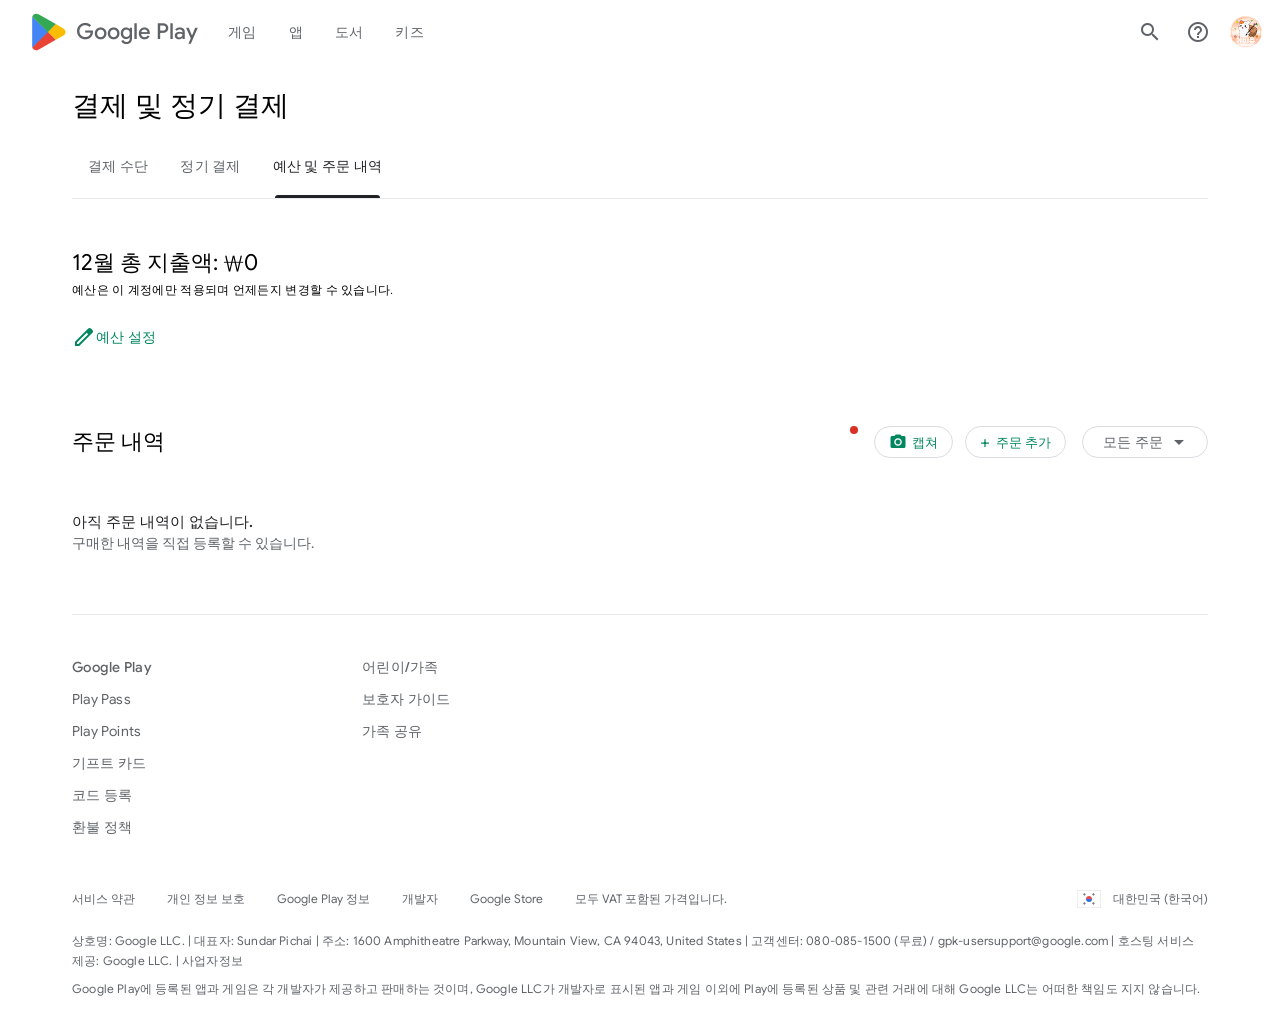
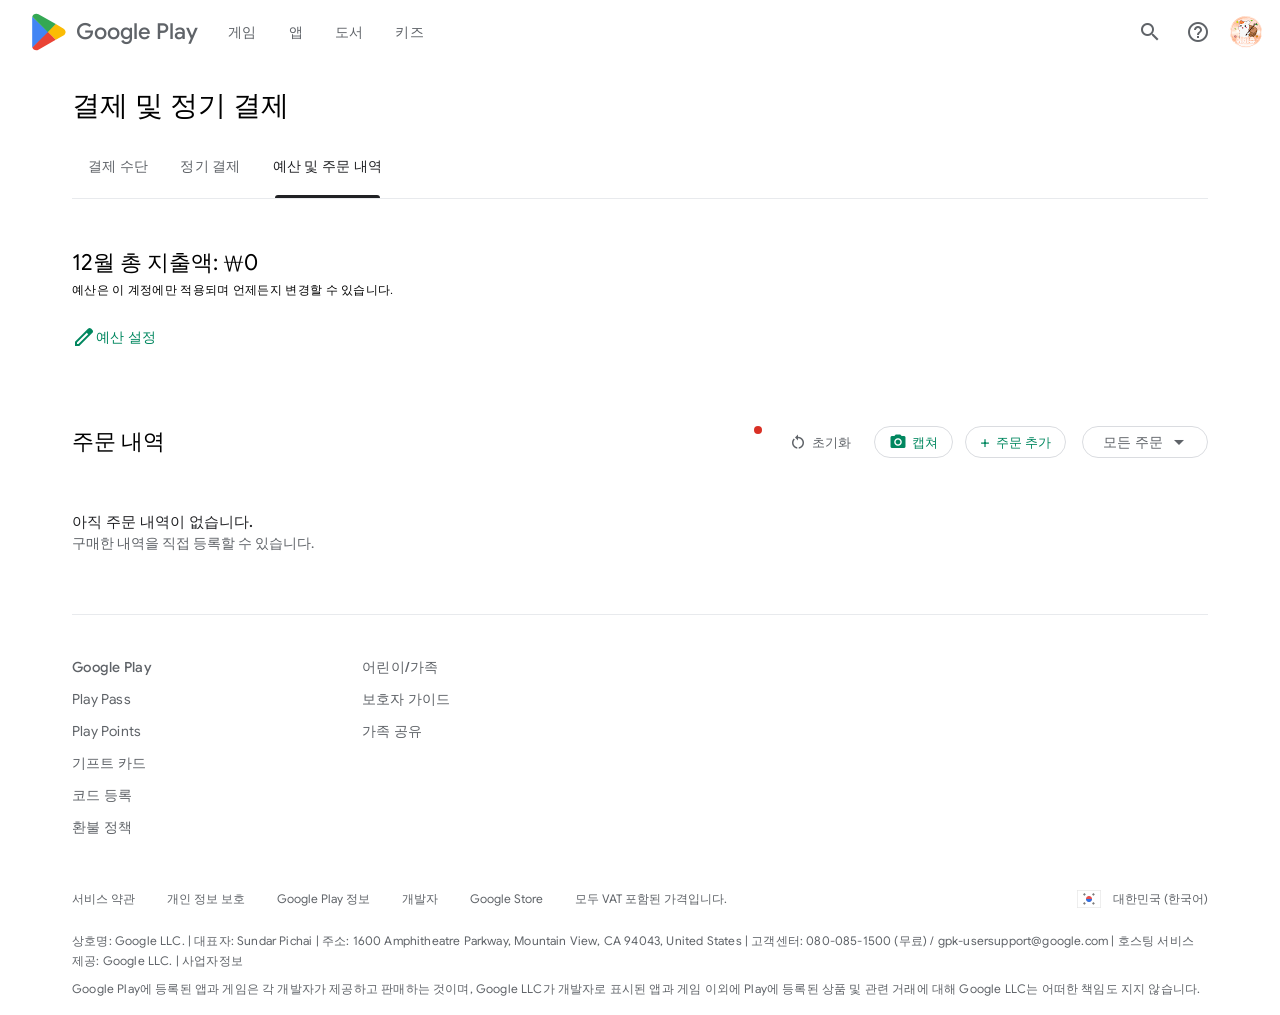
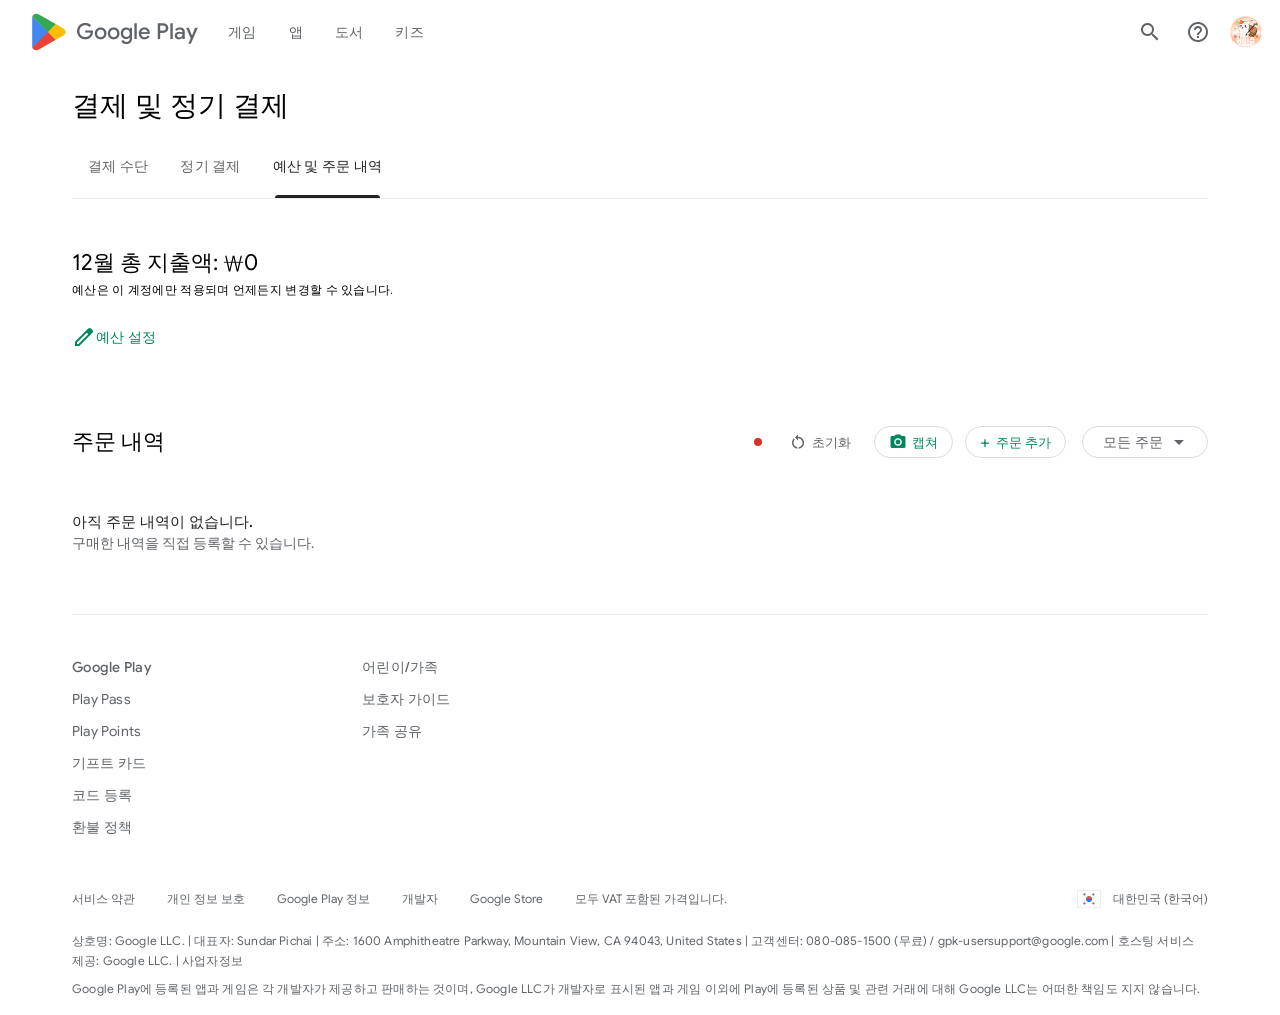
